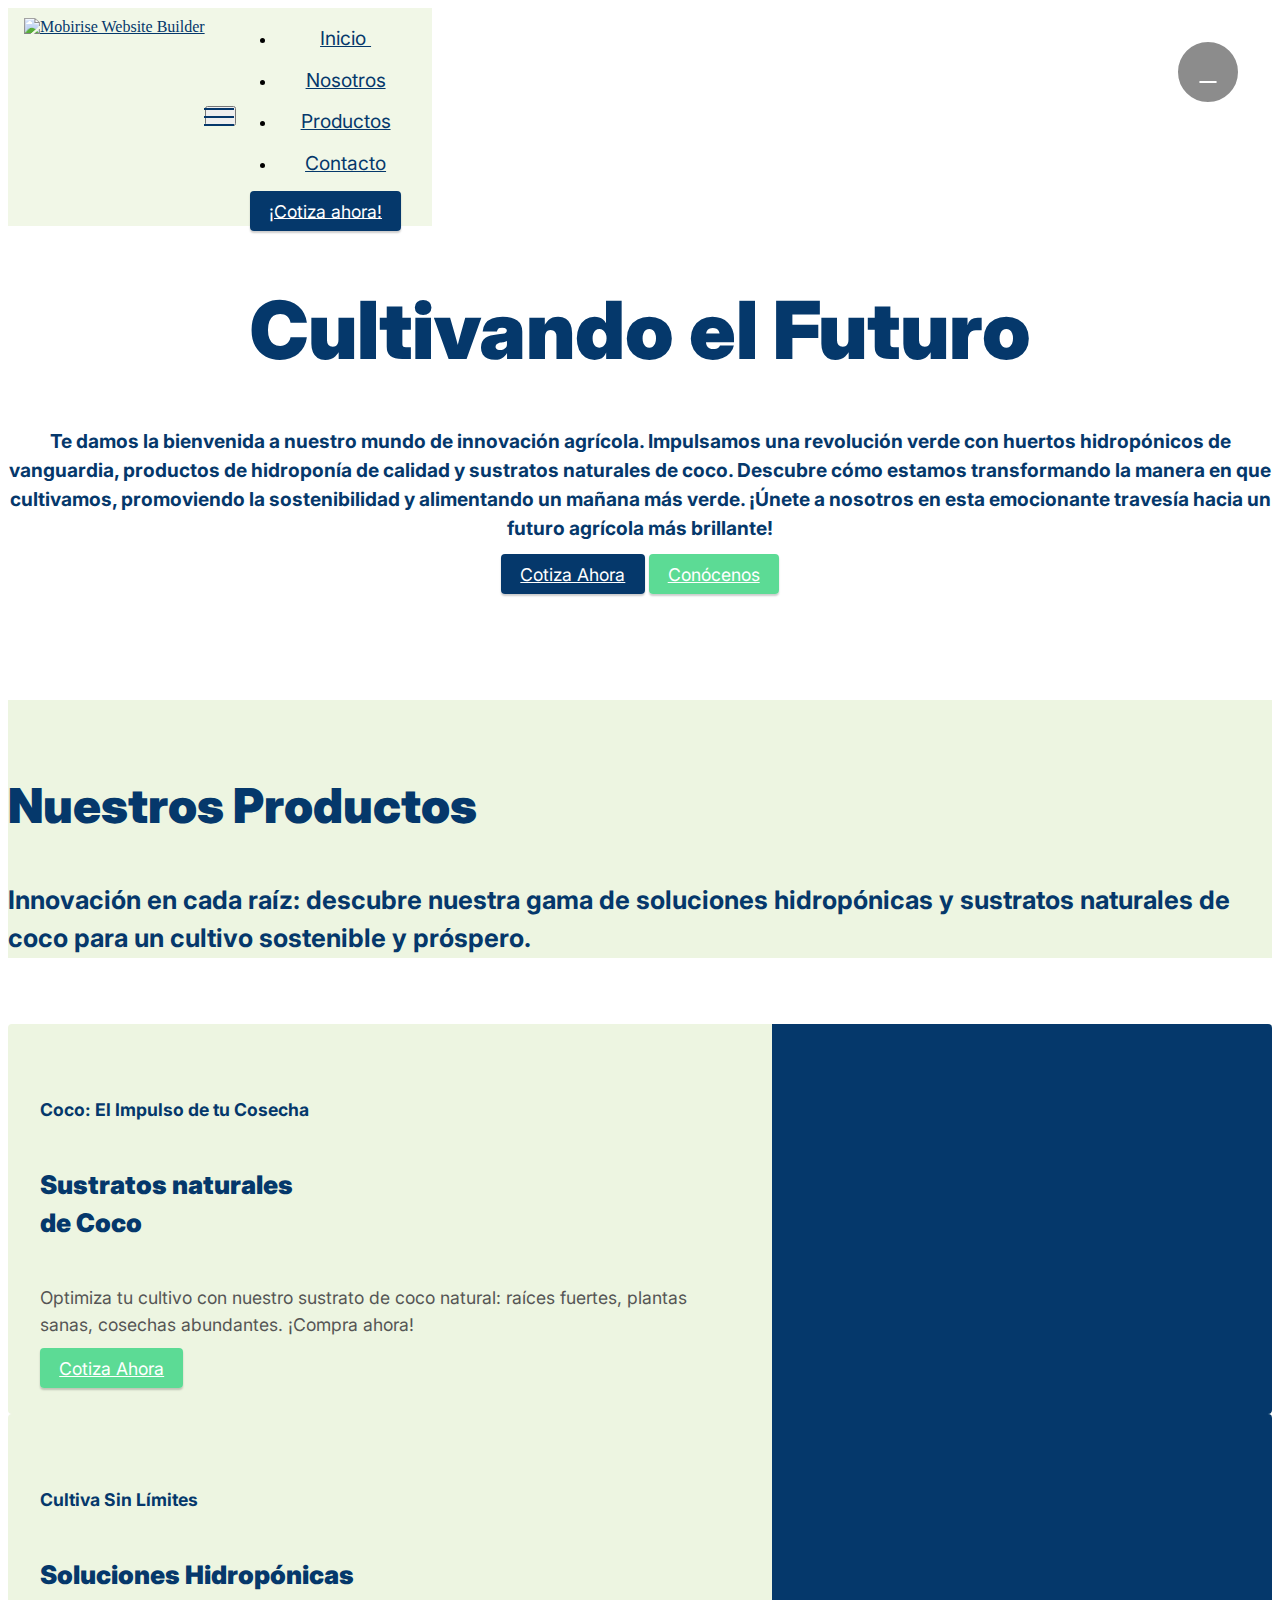
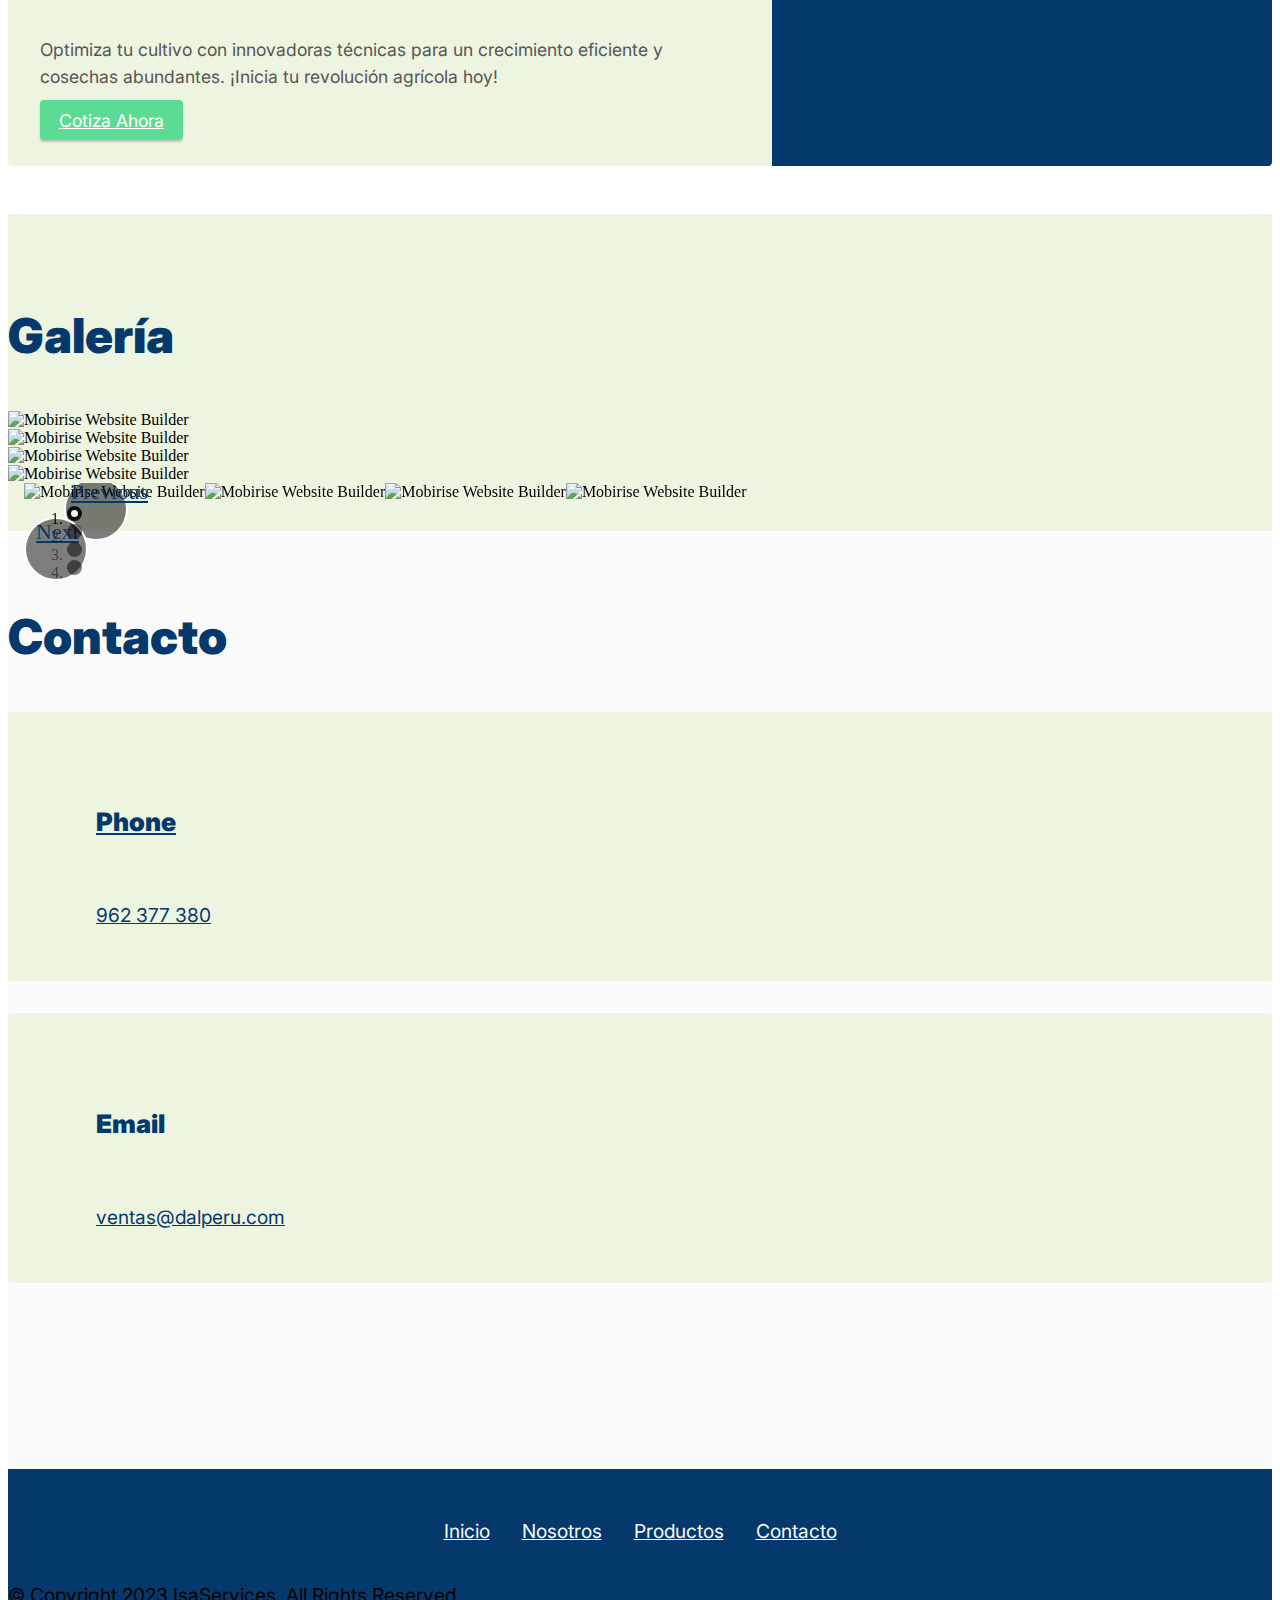
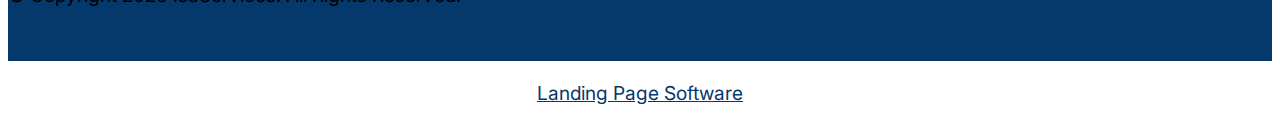
==== index.html @ e05c06c4 "create github pages" ====
<!DOCTYPE html>
<html  >
<head>
  <!-- Site made with Mobirise Website Builder v5.8.4, https://mobirise.com -->
  <meta charset="UTF-8">
  <meta http-equiv="X-UA-Compatible" content="IE=edge">
  <meta name="generator" content="Mobirise v5.8.4, mobirise.com">
  <meta name="viewport" content="width=device-width, initial-scale=1, minimum-scale=1">
  <link rel="shortcut icon" href="assets/images/logo-sin-fondo-mesa-de-trabajo-1-237x237.png" type="image/x-icon">
  <meta name="description" content="">
  
  
  <title>Inicio</title>
  <link rel="stylesheet" href="assets/web/assets/mobirise-icons2/mobirise2.css">
  <link rel="stylesheet" href="assets/bootstrap/css/bootstrap.min.css">
  <link rel="stylesheet" href="assets/bootstrap/css/bootstrap-grid.min.css">
  <link rel="stylesheet" href="assets/bootstrap/css/bootstrap-reboot.min.css">
  <link rel="stylesheet" href="assets/dropdown/css/style.css">
  <link rel="stylesheet" href="assets/socicon/css/styles.css">
  <link rel="stylesheet" href="assets/theme/css/style.css">
  <link rel="preload" href="https://fonts.googleapis.com/css?family=Inter:100,200,300,400,500,600,700,800,900&display=swap" as="style" onload="this.onload=null;this.rel='stylesheet'">
  <noscript><link rel="stylesheet" href="https://fonts.googleapis.com/css?family=Inter:100,200,300,400,500,600,700,800,900&display=swap"></noscript>
  <link rel="preload" as="style" href="assets/mobirise/css/mbr-additional.css"><link rel="stylesheet" href="assets/mobirise/css/mbr-additional.css" type="text/css">

  
  
  
</head>
<body>
  
  <section data-bs-version="5.1" class="menu menu3 cid-sFAA5oUu2Y" once="menu" id="menu3-1">
    
    <nav class="navbar navbar-dropdown navbar-expand-lg">
        <div class="container">
            <div class="navbar-brand">
                <span class="navbar-logo">
                    <a href="index.html">
                        <img src="assets/images/logo-sin-fondo-mesa-de-trabajo-1-237x237.png" alt="Mobirise Website Builder" style="height: 7.7rem;">
                    </a>
                </span>
                
            </div>
            <button class="navbar-toggler" type="button" data-toggle="collapse" data-bs-toggle="collapse" data-target="#navbarSupportedContent" data-bs-target="#navbarSupportedContent" aria-controls="navbarNavAltMarkup" aria-expanded="false" aria-label="Toggle navigation">
                <div class="hamburger">
                    <span></span>
                    <span></span>
                    <span></span>
                    <span></span>
                </div>
            </button>
            <div class="collapse navbar-collapse" id="navbarSupportedContent">
                <ul class="navbar-nav nav-dropdown" data-app-modern-menu="true"><li class="nav-item"><a class="nav-link link text-primary display-7" href="index.html">Inicio&nbsp;</a></li>
                    <li class="nav-item"><a class="nav-link link text-primary display-7" href="about.html">Nosotros</a></li>
                    <li class="nav-item"><a class="nav-link link text-primary display-7" href="shop.html">Productos</a>
                    </li><li class="nav-item"><a class="nav-link link text-primary display-7" href="contact.html">Contacto</a></li></ul>
                <div class="icons-menu">
                    <a class="iconfont-wrapper" href="https://www.facebook.com/dalperu" target="_blank">
                        <span class="p-2 mbr-iconfont socicon-facebook socicon"></span>
                    </a>
                    <a class="iconfont-wrapper" href="https://www.tiktok.com/es/" target="_blank">
                        <span class="p-2 mbr-iconfont socicon-tiktok socicon"></span>
                    </a>
                    <a class="iconfont-wrapper" href="https://www.instagram.com" target="_blank">
                        <span class="p-2 mbr-iconfont socicon-instagram socicon"></span>
                    </a>
                    
                </div>
                <div class="navbar-buttons mbr-section-btn"><a class="btn btn-primary display-4" href="https://wa.me/51962377380">¡Cotiza ahora!</a></div>
            </div>
        </div>
    </nav>
</section>

<section data-bs-version="5.1" class="header1 cid-sFCAOqBTxa" id="header1-i">

    

    <div class="mbr-overlay" style="opacity: 0.6; background-color: rgb(176, 232, 152);"></div>

    <div class="container-fluid">
        <div class="row justify-content-center">
            <div class="col-12 col-lg-8">
                <h1 class="mbr-section-title mbr-fonts-style mb-3 display-1"><strong>Cultivando el Futuro</strong></h1>
                
                <p class="mbr-text mbr-fonts-style display-7"><strong>Te damos la bienvenida a nuestro mundo de innovación agrícola. Impulsamos una revolución verde con huertos hidropónicos de vanguardia, productos de hidroponía de calidad y sustratos naturales de coco. Descubre cómo estamos transformando la manera en que cultivamos, promoviendo la sostenibilidad y alimentando un mañana más verde. ¡Únete a nosotros en esta emocionante travesía hacia un futuro agrícola más brillante!</strong></p>
                <div class="mbr-section-btn mt-3"><a class="btn btn-primary display-4" href="https://wa.me/51962377380">Cotiza Ahora</a> <a class="btn btn-secondary display-4" href="about.html">Conócenos</a></div>
            </div>
        </div>
    </div>
</section>

<section data-bs-version="5.1" class="content4 cid-sFADQxFnEn" id="content4-5">
    
    
    <div class="container">
        <div class="row justify-content-center">
            <div class="title col-md-12 col-lg-10">
                <h3 class="mbr-section-title mbr-fonts-style align-center mb-4 display-2"><strong>Nuestros Productos</strong></h3>
                <h4 class="mbr-section-subtitle align-center mbr-fonts-style mb-4 display-5">Innovación en cada raíz: descubre nuestra gama de soluciones hidropónicas y sustratos naturales de coco para un cultivo sostenible y próspero.</h4>
                
            </div>
        </div>
    </div>
</section>

<section data-bs-version="5.1" class="features5 cid-sFACYYm0AQ" id="features6-3">

    

    
    <div class="container">
        <div class="row justify-content-center">
            <div class="card col-12 col-lg-6">
                <div class="card-wrapper mbr-flex">
                    <div class="card-box align-left">
                        <h6 class="card-subtitle mbr-fonts-style align-left mb-2 display-4">Coco: El Impulso de tu Cosecha</h6>
                        <h5 class="card-title mbr-fonts-style align-left mb-3 display-5"><strong>Sustratos naturales</strong><br><strong> de Coco</strong></h5>
                        <p class="mbr-text mbr-fonts-style mb-3 display-4">
                            Optimiza tu cultivo con nuestro sustrato de coco natural: raíces fuertes, plantas sanas, cosechas abundantes. ¡Compra ahora!</p>
                        <div class="mbr-section-btn"><a href="https://wa.me/51962377380" class="btn btn-secondary display-4">Cotiza Ahora</a></div>
                    </div>
                    <div class="img-wrapper img1 align-center">
                        <span class="mbr-iconfont mobi-mbri-sun2 mobi-mbri"></span>
                    </div>
                </div>
            </div>

            <div class="card col-12 col-lg-6">
                <div class="card-wrapper mbr-flex">
                    <div class="card-box align-left">
                        <h6 class="card-subtitle mbr-fonts-style align-left mb-2 display-4">Cultiva Sin Límites</h6>
                        <h5 class="card-title mbr-fonts-style align-left mb-3 display-5"><strong>Soluciones Hidropónicas</strong></h5>
                        <p class="mbr-text mbr-fonts-style mb-3 display-4">
                            Optimiza tu cultivo con innovadoras técnicas para un crecimiento eficiente y cosechas abundantes. ¡Inicia tu revolución agrícola hoy!</p>
                        <div class="mbr-section-btn"><a href="https://wa.me/51962377380" class="btn btn-secondary display-4">Cotiza Ahora</a></div>
                    </div>
                    <div class="img-wrapper img2 align-center">
                        <span class="mbr-iconfont mobi-mbri-globe mobi-mbri"></span>
                    </div>
                </div>
            </div>
        </div>
    </div>
</section>

<section data-bs-version="5.1" class="gallery6 mbr-gallery cid-sFAQAQGsOD" id="gallery6-f">
    

    

    <div class="container-fluid">
        <div class="mbr-section-head">
            <h3 class="mbr-section-title mbr-fonts-style align-center m-0 display-2"><strong>Galería</strong></h3>
            
        </div>
        <div class="row mbr-gallery mt-4">
            <div class="col-12 col-md-6 col-lg-3 item gallery-image active">
                <div class="item-wrapper" data-toggle="modal" data-bs-toggle="modal" data-target="#tRd1WSmYyj-modal" data-bs-target="#tRd1WSmYyj-modal">
                    <img class="w-100" src="assets/images/dscf0221-886x499.jpg" alt="Mobirise Website Builder" data-slide-to="0" data-bs-slide-to="0" data-target="#lb-tRd1WSmYyj" data-bs-target="#lb-tRd1WSmYyj">
                    <div class="icon-wrapper">
                        <span class="mobi-mbri mobi-mbri-search mbr-iconfont mbr-iconfont-btn"></span>
                    </div>
                </div>
                
            </div>
            
            <div class="col-12 col-md-6 col-lg-3 item gallery-image">
                <div class="item-wrapper" data-toggle="modal" data-bs-toggle="modal" data-target="#tRd1WSmYyj-modal" data-bs-target="#tRd1WSmYyj-modal">
                    <img class="w-100" src="assets/images/img-1172-886x591.jpeg" alt="Mobirise Website Builder" data-slide-to="1" data-bs-slide-to="1" data-target="#lb-tRd1WSmYyj" data-bs-target="#lb-tRd1WSmYyj">
                    <div class="icon-wrapper">
                        <span class="mobi-mbri mobi-mbri-search mbr-iconfont mbr-iconfont-btn"></span>
                    </div>
                </div>
                
            </div><div class="col-12 col-md-6 col-lg-3 item gallery-image">
                <div class="item-wrapper" data-toggle="modal" data-bs-toggle="modal" data-target="#tRd1WSmYyj-modal" data-bs-target="#tRd1WSmYyj-modal">
                    <img class="w-100" src="assets/images/dscf0159-886x499.jpg" alt="Mobirise Website Builder" data-slide-to="2" data-bs-slide-to="2" data-target="#lb-tRd1WSmYyj" data-bs-target="#lb-tRd1WSmYyj">
                    <div class="icon-wrapper">
                        <span class="mobi-mbri mobi-mbri-search mbr-iconfont mbr-iconfont-btn"></span>
                    </div>
                </div>
                
            </div>
            <div class="col-12 col-md-6 col-lg-3 item gallery-image">
                <div class="item-wrapper" data-toggle="modal" data-bs-toggle="modal" data-target="#tRd1WSmYyj-modal" data-bs-target="#tRd1WSmYyj-modal">
                    <img class="w-100" src="assets/images/img-1732-886x591.jpeg" alt="Mobirise Website Builder" data-slide-to="3" data-bs-slide-to="3" data-target="#lb-tRd1WSmYyj" data-bs-target="#lb-tRd1WSmYyj">
                    <div class="icon-wrapper">
                        <span class="mobi-mbri mobi-mbri-search mbr-iconfont mbr-iconfont-btn"></span>
                    </div>
                </div>
                
            </div>
        </div>

        <div class="modal mbr-slider" tabindex="-1" role="dialog" aria-hidden="true" id="tRd1WSmYyj-modal">
            <div class="modal-dialog" role="document">
                <div class="modal-content">
                    <div class="modal-body">
                        <div class="carousel slide" id="lb-tRd1WSmYyj" data-interval="5000" data-bs-interval="5000">
                            <div class="carousel-inner">
                                <div class="carousel-item active">
                                    <img class="d-block w-100" src="assets/images/dscf0221-886x499.jpg" alt="Mobirise Website Builder">
                                </div>
                                
                                <div class="carousel-item">
                                    <img class="d-block w-100" src="assets/images/img-1172-886x591.jpeg" alt="Mobirise Website Builder">
                                </div><div class="carousel-item">
                                    <img class="d-block w-100" src="assets/images/dscf0159-886x499.jpg" alt="Mobirise Website Builder">
                                </div>
                                <div class="carousel-item">
                                    <img class="d-block w-100" src="assets/images/img-1732-886x591.jpeg" alt="Mobirise Website Builder">
                                </div>
                            </div>
                            <ol class="carousel-indicators">
                                <li data-slide-to="0" data-bs-slide-to="0" class="active" data-target="#lb-tRd1WSmYyj" data-bs-target="#lb-tRd1WSmYyj"></li>
                                <li data-slide-to="1" data-bs-slide-to="1" data-target="#lb-tRd1WSmYyj" data-bs-target="#lb-tRd1WSmYyj"></li>
                                <li data-slide-to="2" data-bs-slide-to="2" data-target="#lb-tRd1WSmYyj" data-bs-target="#lb-tRd1WSmYyj"></li>
                                <li data-slide-to="3" data-bs-slide-to="3" data-target="#lb-tRd1WSmYyj" data-bs-target="#lb-tRd1WSmYyj"></li>
                            </ol>
                            <a role="button" href="" class="close" data-dismiss="modal" data-bs-dismiss="modal" aria-label="Close">
                            </a>
                            <a class="carousel-control-prev carousel-control" role="button" data-slide="prev" data-bs-slide="prev" href="#lb-tRd1WSmYyj">
                                <span class="mobi-mbri mobi-mbri-arrow-prev" aria-hidden="true"></span>
                                <span class="sr-only visually-hidden">Previous</span>
                            </a>
                            <a class="carousel-control-next carousel-control" role="button" data-slide="next" data-bs-slide="next" href="#lb-tRd1WSmYyj">
                                <span class="mobi-mbri mobi-mbri-arrow-next" aria-hidden="true"></span>
                                <span class="sr-only visually-hidden">Next</span>
                            </a>
                        </div>
                    </div>
                </div>
            </div>
        </div>
    </div>
</section>

<section data-bs-version="5.1" class="contacts3 map1 cid-sFAOgbarYq" id="contacts3-c">

    
    
    <div class="container">
        <div class="mbr-section-head">
            <h3 class="mbr-section-title mbr-fonts-style align-center mb-0 display-2">
                <strong>Contacto</strong></h3>
            
        </div>
        <div class="row justify-content-center mt-4">
            <div class="card col-12 col-md-6">
                <div class="card-wrapper">
                    <div class="image-wrapper">
                        <a href="https://wa.me/51962377380"><span class="mbr-iconfont mobi-mbri-phone mobi-mbri" style="color: rgb(5, 56, 107); fill: rgb(5, 56, 107);"></span></a>
                    </div>
                    <div class="text-wrapper">
                        <h6 class="card-title mbr-fonts-style mb-1 display-5">
                            <strong><a href="https://wa.me/51962377380" class="text-primary">Phone</a></strong>
                        </h6>
                        <p class="mbr-text mbr-fonts-style display-7">
                            <a href="https://wa.me/51962377380" class="text-primary">962 377 380</a></p>
                    </div>
                </div>
                <div class="card-wrapper">
                    <div class="image-wrapper">
                        <span class="mbr-iconfont mobi-mbri-letter mobi-mbri" style="color: rgb(5, 56, 107); fill: rgb(5, 56, 107);"></span>
                    </div>
                    <div class="text-wrapper">
                        <h6 class="card-title mbr-fonts-style mb-1 display-5">
                            <strong>Email</strong>
                        </h6>
                        <p class="mbr-text mbr-fonts-style display-7"><a href="mailto:ventas@dalperu.com" class="text-primary">ventas@dalperu.com</a>
                        </p>
                    </div>
                </div>
            </div>
            <div class="map-wrapper col-12 col-md-6">
                <div class="google-map"><iframe frameborder="0" style="border:0" src="https://www.google.com/maps/embed/v1/place?key=AIzaSyB7QWkvlxV39ZsyKvhZRjPGVqlJFvxxNkw&amp;q=-12.155229, -76.974332" allowfullscreen=""></iframe></div>
            </div>
        </div>
    </div>
</section>

<section data-bs-version="5.1" class="footer3 cid-tR7KVtXRY5" once="footers" id="footer3-e">

    

    

    <div class="container">
        <div class="media-container-row align-center mbr-white">
            <div class="row row-links">
                <ul class="foot-menu">
                    
                    
                    
                    
                    
                <li class="foot-menu-item mbr-fonts-style display-7"><a href="index.html" class="text-white">Inicio</a></li><li class="foot-menu-item mbr-fonts-style display-7"><a href="about.html" class="text-white">Nosotros</a></li><li class="foot-menu-item mbr-fonts-style display-7"><a href="shop.html" class="text-white">Productos</a></li><li class="foot-menu-item mbr-fonts-style display-7"><a href="contact.html" class="text-white">Contacto</a></li></ul>
            </div>
            <div class="row social-row">
                <div class="social-list align-right pb-2">
                    
                    
                    
                    
                    
                    
                <div class="soc-item">
                        <a href="https://www.facebook.com" target="_blank">
                            <span class="mbr-iconfont mbr-iconfont-social socicon-facebook socicon"></span>
                        </a>
                    </div><div class="soc-item">
                        <a href="https://www.tiktok.com" target="_blank">
                            <span class="mbr-iconfont mbr-iconfont-social socicon-tiktok socicon"></span>
                        </a>
                    </div><div class="soc-item">
                        <a href="https://www.instagram.com" target="_blank">
                            <span class="mbr-iconfont mbr-iconfont-social socicon-instagram socicon"></span>
                        </a>
                    </div></div>
            </div>
            <div class="row row-copirayt">
                <p class="mbr-text mb-0 mbr-fonts-style mbr-white align-center display-7">© Copyright 2023 IsaServices. All Rights Reserved.</p>
            </div>
        </div>
    </div>
</section><section class="display-7" style="padding: 0;align-items: center;justify-content: center;flex-wrap: wrap;    align-content: center;display: flex;position: relative;height: 4rem;"><a href="https://mobiri.se/2886956" style="flex: 1 1;height: 4rem;position: absolute;width: 100%;z-index: 1;"><img alt="" style="height: 4rem;" src="[data-uri]"></a><p style="margin: 0;text-align: center;" class="display-7">&#8204;</p><a style="z-index:1" href="https://mobirise.com/builder/landing-page-software.html">Landing Page Software</a></section><script src="assets/bootstrap/js/bootstrap.bundle.min.js"></script>  <script src="assets/smoothscroll/smooth-scroll.js"></script>  <script src="assets/ytplayer/index.js"></script>  <script src="assets/dropdown/js/navbar-dropdown.js"></script>  <script src="assets/theme/js/script.js"></script>  
  
  
</body>
</html>
---- assets/mobirise/css/mbr-additional.css ----
.btn {
  border-width: 2px;
}
body {
  font-family: Jost;
}
.display-1 {
  font-family: 'Inter', sans-serif;
  font-size: 5rem;
  line-height: 1.1;
}
.display-1 > .mbr-iconfont {
  font-size: 6.25rem;
}
.display-2 {
  font-family: 'Inter', sans-serif;
  font-size: 3rem;
  line-height: 1.1;
}
.display-2 > .mbr-iconfont {
  font-size: 3.75rem;
}
.display-4 {
  font-family: 'Inter', sans-serif;
  font-size: 1.1rem;
  line-height: 1.5;
}
.display-4 > .mbr-iconfont {
  font-size: 1.375rem;
}
.display-5 {
  font-family: 'Inter', sans-serif;
  font-size: 1.6rem;
  line-height: 1.5;
}
.display-5 > .mbr-iconfont {
  font-size: 2rem;
}
.display-7 {
  font-family: 'Inter', sans-serif;
  font-size: 1.2rem;
  line-height: 1.5;
}
.display-7 > .mbr-iconfont {
  font-size: 1.5rem;
}
/* ---- Fluid typography for mobile devices ---- */
/* 1.4 - font scale ratio ( bootstrap == 1.42857 ) */
/* 100vw - current viewport width */
/* (48 - 20)  48 == 48rem == 768px, 20 == 20rem == 320px(minimal supported viewport) */
/* 0.65 - min scale variable, may vary */
@media (max-width: 992px) {
  .display-1 {
    font-size: 4rem;
  }
}
@media (max-width: 768px) {
  .display-1 {
    font-size: 3.5rem;
    font-size: calc( 2.4rem + (5 - 2.4) * ((100vw - 20rem) / (48 - 20)));
    line-height: calc( 1.1 * (2.4rem + (5 - 2.4) * ((100vw - 20rem) / (48 - 20))));
  }
  .display-2 {
    font-size: 2.4rem;
    font-size: calc( 1.7rem + (3 - 1.7) * ((100vw - 20rem) / (48 - 20)));
    line-height: calc( 1.3 * (1.7rem + (3 - 1.7) * ((100vw - 20rem) / (48 - 20))));
  }
  .display-4 {
    font-size: 0.88rem;
    font-size: calc( 1.0350000000000001rem + (1.1 - 1.0350000000000001) * ((100vw - 20rem) / (48 - 20)));
    line-height: calc( 1.4 * (1.0350000000000001rem + (1.1 - 1.0350000000000001) * ((100vw - 20rem) / (48 - 20))));
  }
  .display-5 {
    font-size: 1.28rem;
    font-size: calc( 1.21rem + (1.6 - 1.21) * ((100vw - 20rem) / (48 - 20)));
    line-height: calc( 1.4 * (1.21rem + (1.6 - 1.21) * ((100vw - 20rem) / (48 - 20))));
  }
  .display-7 {
    font-size: 0.96rem;
    font-size: calc( 1.07rem + (1.2 - 1.07) * ((100vw - 20rem) / (48 - 20)));
    line-height: calc( 1.4 * (1.07rem + (1.2 - 1.07) * ((100vw - 20rem) / (48 - 20))));
  }
}
/* Buttons */
.btn {
  padding: 0.6rem 1.2rem;
  border-radius: 4px;
}
.btn-sm {
  padding: 0.6rem 1.2rem;
  border-radius: 4px;
}
.btn-md {
  padding: 0.6rem 1.2rem;
  border-radius: 4px;
}
.btn-lg {
  padding: 1rem 2.6rem;
  border-radius: 4px;
}
.bg-primary {
  background-color: #05386b !important;
}
.bg-success {
  background-color: #40b0bf !important;
}
.bg-info {
  background-color: #47b5ed !important;
}
.bg-warning {
  background-color: #ffe161 !important;
}
.bg-danger {
  background-color: #ff9966 !important;
}
.btn-primary,
.btn-primary:active {
  background-color: #05386b !important;
  border-color: #05386b !important;
  color: #ffffff !important;
  box-shadow: 0 2px 2px 0 rgba(0, 0, 0, 0.2);
}
.btn-primary:hover,
.btn-primary:focus,
.btn-primary.focus,
.btn-primary.active {
  color: #ffffff !important;
  background-color: #010d18 !important;
  border-color: #010d18 !important;
  box-shadow: 0 2px 5px 0 rgba(0, 0, 0, 0.2);
}
.btn-primary.disabled,
.btn-primary:disabled {
  color: #ffffff !important;
  background-color: #010d18 !important;
  border-color: #010d18 !important;
}
.btn-secondary,
.btn-secondary:active {
  background-color: #5cdb95 !important;
  border-color: #5cdb95 !important;
  color: #ffffff !important;
  box-shadow: 0 2px 2px 0 rgba(0, 0, 0, 0.2);
}
.btn-secondary:hover,
.btn-secondary:focus,
.btn-secondary.focus,
.btn-secondary.active {
  color: #ffffff !important;
  background-color: #29b869 !important;
  border-color: #29b869 !important;
  box-shadow: 0 2px 5px 0 rgba(0, 0, 0, 0.2);
}
.btn-secondary.disabled,
.btn-secondary:disabled {
  color: #ffffff !important;
  background-color: #29b869 !important;
  border-color: #29b869 !important;
}
.btn-info,
.btn-info:active {
  background-color: #47b5ed !important;
  border-color: #47b5ed !important;
  color: #ffffff !important;
  box-shadow: 0 2px 2px 0 rgba(0, 0, 0, 0.2);
}
.btn-info:hover,
.btn-info:focus,
.btn-info.focus,
.btn-info.active {
  color: #ffffff !important;
  background-color: #148cca !important;
  border-color: #148cca !important;
  box-shadow: 0 2px 5px 0 rgba(0, 0, 0, 0.2);
}
.btn-info.disabled,
.btn-info:disabled {
  color: #ffffff !important;
  background-color: #148cca !important;
  border-color: #148cca !important;
}
.btn-success,
.btn-success:active {
  background-color: #40b0bf !important;
  border-color: #40b0bf !important;
  color: #ffffff !important;
  box-shadow: 0 2px 2px 0 rgba(0, 0, 0, 0.2);
}
.btn-success:hover,
.btn-success:focus,
.btn-success.focus,
.btn-success.active {
  color: #ffffff !important;
  background-color: #2a747e !important;
  border-color: #2a747e !important;
  box-shadow: 0 2px 5px 0 rgba(0, 0, 0, 0.2);
}
.btn-success.disabled,
.btn-success:disabled {
  color: #ffffff !important;
  background-color: #2a747e !important;
  border-color: #2a747e !important;
}
.btn-warning,
.btn-warning:active {
  background-color: #ffe161 !important;
  border-color: #ffe161 !important;
  color: #614f00 !important;
  box-shadow: 0 2px 2px 0 rgba(0, 0, 0, 0.2);
}
.btn-warning:hover,
.btn-warning:focus,
.btn-warning.focus,
.btn-warning.active {
  color: #0a0800 !important;
  background-color: #ffd10a !important;
  border-color: #ffd10a !important;
  box-shadow: 0 2px 5px 0 rgba(0, 0, 0, 0.2);
}
.btn-warning.disabled,
.btn-warning:disabled {
  color: #614f00 !important;
  background-color: #ffd10a !important;
  border-color: #ffd10a !important;
}
.btn-danger,
.btn-danger:active {
  background-color: #ff9966 !important;
  border-color: #ff9966 !important;
  color: #ffffff !important;
  box-shadow: 0 2px 2px 0 rgba(0, 0, 0, 0.2);
}
.btn-danger:hover,
.btn-danger:focus,
.btn-danger.focus,
.btn-danger.active {
  color: #ffffff !important;
  background-color: #ff5f0f !important;
  border-color: #ff5f0f !important;
  box-shadow: 0 2px 5px 0 rgba(0, 0, 0, 0.2);
}
.btn-danger.disabled,
.btn-danger:disabled {
  color: #ffffff !important;
  background-color: #ff5f0f !important;
  border-color: #ff5f0f !important;
}
.btn-white,
.btn-white:active {
  background-color: #fafafa !important;
  border-color: #fafafa !important;
  color: #7a7a7a !important;
  box-shadow: 0 2px 2px 0 rgba(0, 0, 0, 0.2);
}
.btn-white:hover,
.btn-white:focus,
.btn-white.focus,
.btn-white.active {
  color: #4f4f4f !important;
  background-color: #cfcfcf !important;
  border-color: #cfcfcf !important;
  box-shadow: 0 2px 5px 0 rgba(0, 0, 0, 0.2);
}
.btn-white.disabled,
.btn-white:disabled {
  color: #7a7a7a !important;
  background-color: #cfcfcf !important;
  border-color: #cfcfcf !important;
}
.btn-black,
.btn-black:active {
  background-color: #232323 !important;
  border-color: #232323 !important;
  color: #ffffff !important;
  box-shadow: 0 2px 2px 0 rgba(0, 0, 0, 0.2);
}
.btn-black:hover,
.btn-black:focus,
.btn-black.focus,
.btn-black.active {
  color: #ffffff !important;
  background-color: #000000 !important;
  border-color: #000000 !important;
  box-shadow: 0 2px 5px 0 rgba(0, 0, 0, 0.2);
}
.btn-black.disabled,
.btn-black:disabled {
  color: #ffffff !important;
  background-color: #000000 !important;
  border-color: #000000 !important;
}
.btn-primary-outline,
.btn-primary-outline:active {
  background-color: transparent !important;
  border-color: #05386b;
  color: #05386b;
}
.btn-primary-outline:hover,
.btn-primary-outline:focus,
.btn-primary-outline.focus,
.btn-primary-outline.active {
  color: #010d18 !important;
  background-color: transparent!important;
  border-color: #010d18 !important;
  box-shadow: none!important;
}
.btn-primary-outline.disabled,
.btn-primary-outline:disabled {
  color: #ffffff !important;
  background-color: #05386b !important;
  border-color: #05386b !important;
}
.btn-secondary-outline,
.btn-secondary-outline:active {
  background-color: transparent !important;
  border-color: #5cdb95;
  color: #5cdb95;
}
.btn-secondary-outline:hover,
.btn-secondary-outline:focus,
.btn-secondary-outline.focus,
.btn-secondary-outline.active {
  color: #29b869 !important;
  background-color: transparent!important;
  border-color: #29b869 !important;
  box-shadow: none!important;
}
.btn-secondary-outline.disabled,
.btn-secondary-outline:disabled {
  color: #ffffff !important;
  background-color: #5cdb95 !important;
  border-color: #5cdb95 !important;
}
.btn-info-outline,
.btn-info-outline:active {
  background-color: transparent !important;
  border-color: #47b5ed;
  color: #47b5ed;
}
.btn-info-outline:hover,
.btn-info-outline:focus,
.btn-info-outline.focus,
.btn-info-outline.active {
  color: #148cca !important;
  background-color: transparent!important;
  border-color: #148cca !important;
  box-shadow: none!important;
}
.btn-info-outline.disabled,
.btn-info-outline:disabled {
  color: #ffffff !important;
  background-color: #47b5ed !important;
  border-color: #47b5ed !important;
}
.btn-success-outline,
.btn-success-outline:active {
  background-color: transparent !important;
  border-color: #40b0bf;
  color: #40b0bf;
}
.btn-success-outline:hover,
.btn-success-outline:focus,
.btn-success-outline.focus,
.btn-success-outline.active {
  color: #2a747e !important;
  background-color: transparent!important;
  border-color: #2a747e !important;
  box-shadow: none!important;
}
.btn-success-outline.disabled,
.btn-success-outline:disabled {
  color: #ffffff !important;
  background-color: #40b0bf !important;
  border-color: #40b0bf !important;
}
.btn-warning-outline,
.btn-warning-outline:active {
  background-color: transparent !important;
  border-color: #ffe161;
  color: #ffe161;
}
.btn-warning-outline:hover,
.btn-warning-outline:focus,
.btn-warning-outline.focus,
.btn-warning-outline.active {
  color: #ffd10a !important;
  background-color: transparent!important;
  border-color: #ffd10a !important;
  box-shadow: none!important;
}
.btn-warning-outline.disabled,
.btn-warning-outline:disabled {
  color: #614f00 !important;
  background-color: #ffe161 !important;
  border-color: #ffe161 !important;
}
.btn-danger-outline,
.btn-danger-outline:active {
  background-color: transparent !important;
  border-color: #ff9966;
  color: #ff9966;
}
.btn-danger-outline:hover,
.btn-danger-outline:focus,
.btn-danger-outline.focus,
.btn-danger-outline.active {
  color: #ff5f0f !important;
  background-color: transparent!important;
  border-color: #ff5f0f !important;
  box-shadow: none!important;
}
.btn-danger-outline.disabled,
.btn-danger-outline:disabled {
  color: #ffffff !important;
  background-color: #ff9966 !important;
  border-color: #ff9966 !important;
}
.btn-black-outline,
.btn-black-outline:active {
  background-color: transparent !important;
  border-color: #232323;
  color: #232323;
}
.btn-black-outline:hover,
.btn-black-outline:focus,
.btn-black-outline.focus,
.btn-black-outline.active {
  color: #000000 !important;
  background-color: transparent!important;
  border-color: #000000 !important;
  box-shadow: none!important;
}
.btn-black-outline.disabled,
.btn-black-outline:disabled {
  color: #ffffff !important;
  background-color: #232323 !important;
  border-color: #232323 !important;
}
.btn-white-outline,
.btn-white-outline:active {
  background-color: transparent !important;
  border-color: #fafafa;
  color: #fafafa;
}
.btn-white-outline:hover,
.btn-white-outline:focus,
.btn-white-outline.focus,
.btn-white-outline.active {
  color: #cfcfcf !important;
  background-color: transparent!important;
  border-color: #cfcfcf !important;
  box-shadow: none!important;
}
.btn-white-outline.disabled,
.btn-white-outline:disabled {
  color: #7a7a7a !important;
  background-color: #fafafa !important;
  border-color: #fafafa !important;
}
.text-primary {
  color: #05386b !important;
}
.text-secondary {
  color: #5cdb95 !important;
}
.text-success {
  color: #40b0bf !important;
}
.text-info {
  color: #47b5ed !important;
}
.text-warning {
  color: #ffe161 !important;
}
.text-danger {
  color: #ff9966 !important;
}
.text-white {
  color: #fafafa !important;
}
.text-black {
  color: #232323 !important;
}
a.text-primary:hover,
a.text-primary:focus,
a.text-primary.active {
  color: #00050a !important;
}
a.text-secondary:hover,
a.text-secondary:focus,
a.text-secondary.active {
  color: #26ab62 !important;
}
a.text-success:hover,
a.text-success:focus,
a.text-success.active {
  color: #266a73 !important;
}
a.text-info:hover,
a.text-info:focus,
a.text-info.active {
  color: #1283bc !important;
}
a.text-warning:hover,
a.text-warning:focus,
a.text-warning.active {
  color: #facb00 !important;
}
a.text-danger:hover,
a.text-danger:focus,
a.text-danger.active {
  color: #ff5500 !important;
}
a.text-white:hover,
a.text-white:focus,
a.text-white.active {
  color: #c7c7c7 !important;
}
a.text-black:hover,
a.text-black:focus,
a.text-black.active {
  color: #000000 !important;
}
a[class*="text-"]:not(.nav-link):not(.dropdown-item):not([role]):not(.navbar-caption) {
  position: relative;
  background-image: transparent;
  background-size: 10000px 2px;
  background-repeat: no-repeat;
  background-position: 0px 1.2em;
  background-position: -10000px 1.2em;
}
a[class*="text-"]:not(.nav-link):not(.dropdown-item):not([role]):not(.navbar-caption):hover {
  transition: background-position 2s ease-in-out;
  background-image: linear-gradient(currentColor 50%, currentColor 50%);
  background-position: 0px 1.2em;
}
.nav-tabs .nav-link.active {
  color: #05386b;
}
.nav-tabs .nav-link:not(.active) {
  color: #232323;
}
.alert-success {
  background-color: #70c770;
}
.alert-info {
  background-color: #47b5ed;
}
.alert-warning {
  background-color: #ffe161;
}
.alert-danger {
  background-color: #ff9966;
}
.mbr-gallery-filter li.active .btn {
  background-color: #05386b;
  border-color: #05386b;
  color: #ffffff;
}
.mbr-gallery-filter li.active .btn:focus {
  box-shadow: none;
}
a,
a:hover {
  color: #05386b;
}
.mbr-plan-header.bg-primary .mbr-plan-subtitle,
.mbr-plan-header.bg-primary .mbr-plan-price-desc {
  color: #0b78e5;
}
.mbr-plan-header.bg-success .mbr-plan-subtitle,
.mbr-plan-header.bg-success .mbr-plan-price-desc {
  color: #a0d8df;
}
.mbr-plan-header.bg-info .mbr-plan-subtitle,
.mbr-plan-header.bg-info .mbr-plan-price-desc {
  color: #ffffff;
}
.mbr-plan-header.bg-warning .mbr-plan-subtitle,
.mbr-plan-header.bg-warning .mbr-plan-price-desc {
  color: #ffffff;
}
.mbr-plan-header.bg-danger .mbr-plan-subtitle,
.mbr-plan-header.bg-danger .mbr-plan-price-desc {
  color: #ffffff;
}
/* Scroll to top button*/
.scrollToTop_wraper {
  display: none;
}
.form-control {
  font-family: 'Inter', sans-serif;
  font-size: 1.1rem;
  line-height: 1.5;
  font-weight: 400;
}
.form-control > .mbr-iconfont {
  font-size: 1.375rem;
}
.form-control:hover,
.form-control:focus {
  box-shadow: rgba(0, 0, 0, 0.07) 0px 1px 1px 0px, rgba(0, 0, 0, 0.07) 0px 1px 3px 0px, rgba(0, 0, 0, 0.03) 0px 0px 0px 1px;
  border-color: #05386b !important;
}
.form-control:-webkit-input-placeholder {
  font-family: 'Inter', sans-serif;
  font-size: 1.1rem;
  line-height: 1.5;
  font-weight: 400;
}
.form-control:-webkit-input-placeholder > .mbr-iconfont {
  font-size: 1.375rem;
}
blockquote {
  border-color: #05386b;
}
/* Forms */
.jq-selectbox li:hover,
.jq-selectbox li.selected {
  background-color: #05386b;
  color: #ffffff;
}
.jq-number__spin {
  transition: 0.25s ease;
}
.jq-number__spin:hover {
  border-color: #05386b;
}
.jq-selectbox .jq-selectbox__trigger-arrow,
.jq-number__spin.minus:after,
.jq-number__spin.plus:after {
  transition: 0.4s;
  border-top-color: #353535;
  border-bottom-color: #353535;
}
.jq-selectbox:hover .jq-selectbox__trigger-arrow,
.jq-number__spin.minus:hover:after,
.jq-number__spin.plus:hover:after {
  border-top-color: #05386b;
  border-bottom-color: #05386b;
}
.xdsoft_datetimepicker .xdsoft_calendar td.xdsoft_default,
.xdsoft_datetimepicker .xdsoft_calendar td.xdsoft_current,
.xdsoft_datetimepicker .xdsoft_timepicker .xdsoft_time_box > div > div.xdsoft_current {
  color: #ffffff !important;
  background-color: #05386b !important;
  box-shadow: none !important;
}
.xdsoft_datetimepicker .xdsoft_calendar td:hover,
.xdsoft_datetimepicker .xdsoft_timepicker .xdsoft_time_box > div > div:hover {
  color: #000000 !important;
  background: #5cdb95 !important;
  box-shadow: none !important;
}
.lazy-bg {
  background-image: none !important;
}
.lazy-placeholder:not(section),
.lazy-none {
  display: block;
  position: relative;
  padding-bottom: 56.25%;
  width: 100%;
  height: auto;
}
iframe.lazy-placeholder,
.lazy-placeholder:after {
  content: '';
  position: absolute;
  width: 200px;
  height: 200px;
  background: transparent no-repeat center;
  background-size: contain;
  top: 50%;
  left: 50%;
  transform: translateX(-50%) translateY(-50%);
  background-image: url("data:image/svg+xml;charset=UTF-8,%3csvg width='32' height='32' viewBox='0 0 64 64' xmlns='http://www.w3.org/2000/svg' stroke='%2305386b' %3e%3cg fill='none' fill-rule='evenodd'%3e%3cg transform='translate(16 16)' stroke-width='2'%3e%3ccircle stroke-opacity='.5' cx='16' cy='16' r='16'/%3e%3cpath d='M32 16c0-9.94-8.06-16-16-16'%3e%3canimateTransform attributeName='transform' type='rotate' from='0 16 16' to='360 16 16' dur='1s' repeatCount='indefinite'/%3e%3c/path%3e%3c/g%3e%3c/g%3e%3c/svg%3e");
}
section.lazy-placeholder:after {
  opacity: 0.5;
}
body {
  overflow-x: hidden;
}
a {
  transition: color 0.6s;
}
.cid-sFAA5oUu2Y .navbar-dropdown {
  position: relative !important;
}
.cid-sFAA5oUu2Y .navbar-dropdown {
  position: absolute !important;
}
.cid-sFAA5oUu2Y .dropdown-item:before {
  font-family: Moririse2 !important;
  content: "\e966";
  display: inline-block;
  width: 0;
  position: absolute;
  left: 1rem;
  top: 0.5rem;
  margin-right: 0.5rem;
  line-height: 1;
  font-size: inherit;
  vertical-align: middle;
  text-align: center;
  overflow: hidden;
  transform: scale(0, 1);
  transition: all 0.25s ease-in-out;
}
.cid-sFAA5oUu2Y .dropdown-menu {
  padding: 0;
  border-radius: 4px;
  box-shadow: 0 1px 3px 0 rgba(0, 0, 0, 0.1);
}
.cid-sFAA5oUu2Y .dropdown-item {
  border-bottom: 1px solid #e6e6e6;
}
.cid-sFAA5oUu2Y .dropdown-item:hover,
.cid-sFAA5oUu2Y .dropdown-item:focus {
  background: #05386b !important;
  color: white !important;
}
.cid-sFAA5oUu2Y .dropdown-item:first-child {
  border-top-left-radius: 4px;
  border-top-right-radius: 4px;
}
.cid-sFAA5oUu2Y .dropdown-item:last-child {
  border-bottom: none;
  border-bottom-left-radius: 4px;
  border-bottom-right-radius: 4px;
}
.cid-sFAA5oUu2Y .nav-dropdown .link {
  padding: 0 0.3em !important;
  margin: 0.667em 1em !important;
}
.cid-sFAA5oUu2Y .nav-dropdown .link.dropdown-toggle::after {
  margin-left: 0.5rem;
  margin-top: 0.2rem;
}
.cid-sFAA5oUu2Y .nav-link {
  position: relative;
}
.cid-sFAA5oUu2Y .container {
  display: flex;
  margin: auto;
}
.cid-sFAA5oUu2Y .iconfont-wrapper {
  color: #05386b !important;
  font-size: 1.5rem;
  padding-right: 0.5rem;
}
.cid-sFAA5oUu2Y .dropdown-menu,
.cid-sFAA5oUu2Y .navbar.opened {
  background: #edf5e1 !important;
}
.cid-sFAA5oUu2Y .nav-item:focus,
.cid-sFAA5oUu2Y .nav-link:focus {
  outline: none;
}
.cid-sFAA5oUu2Y .dropdown .dropdown-menu .dropdown-item {
  width: auto;
  transition: all 0.25s ease-in-out;
}
.cid-sFAA5oUu2Y .dropdown .dropdown-menu .dropdown-item::after {
  right: 0.5rem;
}
.cid-sFAA5oUu2Y .dropdown .dropdown-menu .dropdown-item .mbr-iconfont {
  margin-right: 0.5rem;
  vertical-align: sub;
}
.cid-sFAA5oUu2Y .dropdown .dropdown-menu .dropdown-item .mbr-iconfont:before {
  display: inline-block;
  transform: scale(1, 1);
  transition: all 0.25s ease-in-out;
}
.cid-sFAA5oUu2Y .collapsed .dropdown-menu .dropdown-item:before {
  display: none;
}
.cid-sFAA5oUu2Y .collapsed .dropdown .dropdown-menu .dropdown-item {
  padding: 0.235em 1.5em 0.235em 1.5em !important;
  transition: none;
  margin: 0 !important;
}
.cid-sFAA5oUu2Y .navbar {
  min-height: 70px;
  transition: all 0.3s;
  border-bottom: 1px solid transparent;
  background: rgba(237, 245, 225, 0.8);
}
.cid-sFAA5oUu2Y .navbar.opened {
  transition: all 0.3s;
}
.cid-sFAA5oUu2Y .navbar .dropdown-item {
  padding: 0.5rem 1.8rem;
}
.cid-sFAA5oUu2Y .navbar .navbar-logo img {
  width: auto;
}
.cid-sFAA5oUu2Y .navbar .navbar-collapse {
  justify-content: flex-end;
  z-index: 1;
}
.cid-sFAA5oUu2Y .navbar.collapsed {
  justify-content: center;
}
.cid-sFAA5oUu2Y .navbar.collapsed .nav-item .nav-link::before {
  display: none;
}
.cid-sFAA5oUu2Y .navbar.collapsed.opened .dropdown-menu {
  top: 0;
}
@media (min-width: 992px) {
  .cid-sFAA5oUu2Y .navbar.collapsed.opened:not(.navbar-short) .navbar-collapse {
    max-height: calc(98.5vh - 7.7rem);
  }
}
.cid-sFAA5oUu2Y .navbar.collapsed .dropdown-menu .dropdown-submenu {
  left: 0 !important;
}
.cid-sFAA5oUu2Y .navbar.collapsed .dropdown-menu .dropdown-item:after {
  right: auto;
}
.cid-sFAA5oUu2Y .navbar.collapsed .dropdown-menu .dropdown-toggle[data-toggle="dropdown-submenu"]:after {
  margin-left: 0.5rem;
  margin-top: 0.2rem;
  border-top: 0.35em solid;
  border-right: 0.35em solid transparent;
  border-left: 0.35em solid transparent;
  border-bottom: 0;
  top: 41%;
}
.cid-sFAA5oUu2Y .navbar.collapsed ul.navbar-nav li {
  margin: auto;
}
.cid-sFAA5oUu2Y .navbar.collapsed .dropdown-menu .dropdown-item {
  padding: 0.25rem 1.5rem;
  text-align: center;
}
.cid-sFAA5oUu2Y .navbar.collapsed .icons-menu {
  padding-left: 0;
  padding-right: 0;
  padding-top: 0.5rem;
  padding-bottom: 0.5rem;
}
@media (max-width: 991px) {
  .cid-sFAA5oUu2Y .navbar .nav-item .nav-link::before {
    display: none;
  }
  .cid-sFAA5oUu2Y .navbar.opened .dropdown-menu {
    top: 0;
  }
  .cid-sFAA5oUu2Y .navbar .dropdown-menu .dropdown-submenu {
    left: 0 !important;
  }
  .cid-sFAA5oUu2Y .navbar .dropdown-menu .dropdown-item:after {
    right: auto;
  }
  .cid-sFAA5oUu2Y .navbar .dropdown-menu .dropdown-toggle[data-toggle="dropdown-submenu"]:after {
    margin-left: 0.5rem;
    margin-top: 0.2rem;
    border-top: 0.35em solid;
    border-right: 0.35em solid transparent;
    border-left: 0.35em solid transparent;
    border-bottom: 0;
    top: 40%;
  }
  .cid-sFAA5oUu2Y .navbar .navbar-logo img {
    height: 3rem !important;
  }
  .cid-sFAA5oUu2Y .navbar ul.navbar-nav li {
    margin: auto;
  }
  .cid-sFAA5oUu2Y .navbar .dropdown-menu .dropdown-item {
    padding: 0.25rem 1.5rem !important;
    text-align: center;
  }
  .cid-sFAA5oUu2Y .navbar .navbar-brand {
    flex-shrink: initial;
    flex-basis: auto;
    word-break: break-word;
    padding-right: 2rem;
  }
  .cid-sFAA5oUu2Y .navbar .navbar-toggler {
    flex-basis: auto;
  }
  .cid-sFAA5oUu2Y .navbar .icons-menu {
    padding-left: 0;
    padding-top: 0.5rem;
    padding-bottom: 0.5rem;
  }
}
.cid-sFAA5oUu2Y .navbar.navbar-short {
  min-height: 60px;
}
.cid-sFAA5oUu2Y .navbar.navbar-short .navbar-logo img {
  height: 2.5rem !important;
}
.cid-sFAA5oUu2Y .navbar.navbar-short .navbar-brand {
  min-height: 60px;
  padding: 0;
}
.cid-sFAA5oUu2Y .navbar-brand {
  min-height: 70px;
  flex-shrink: 0;
  align-items: center;
  margin-right: 0;
  padding: 10px 0;
  transition: all 0.3s;
  word-break: break-word;
  z-index: 1;
}
.cid-sFAA5oUu2Y .navbar-brand .navbar-caption {
  line-height: inherit !important;
}
.cid-sFAA5oUu2Y .navbar-brand .navbar-logo a {
  outline: none;
}
.cid-sFAA5oUu2Y .dropdown-item.active,
.cid-sFAA5oUu2Y .dropdown-item:active {
  background-color: transparent;
}
.cid-sFAA5oUu2Y .navbar-expand-lg .navbar-nav .nav-link {
  padding: 0;
}
.cid-sFAA5oUu2Y .nav-dropdown .link.dropdown-toggle {
  margin-right: 1.667em;
}
.cid-sFAA5oUu2Y .nav-dropdown .link.dropdown-toggle[aria-expanded="true"] {
  margin-right: 0;
  padding: 0.667em 1.667em;
}
.cid-sFAA5oUu2Y .navbar.navbar-expand-lg .dropdown .dropdown-menu {
  background: #edf5e1;
}
.cid-sFAA5oUu2Y .navbar.navbar-expand-lg .dropdown .dropdown-menu .dropdown-submenu {
  margin: 0;
  left: 100%;
}
.cid-sFAA5oUu2Y .navbar .dropdown.open > .dropdown-menu {
  display: block;
}
.cid-sFAA5oUu2Y ul.navbar-nav {
  flex-wrap: wrap;
}
.cid-sFAA5oUu2Y .navbar-buttons {
  text-align: center;
  min-width: 170px;
}
.cid-sFAA5oUu2Y button.navbar-toggler {
  outline: none;
  width: 31px;
  height: 20px;
  cursor: pointer;
  transition: all 0.2s;
  position: relative;
  align-self: center;
}
.cid-sFAA5oUu2Y button.navbar-toggler .hamburger span {
  position: absolute;
  right: 0;
  width: 30px;
  height: 2px;
  border-right: 5px;
  background-color: #05386b;
}
.cid-sFAA5oUu2Y button.navbar-toggler .hamburger span:nth-child(1) {
  top: 0;
  transition: all 0.2s;
}
.cid-sFAA5oUu2Y button.navbar-toggler .hamburger span:nth-child(2) {
  top: 8px;
  transition: all 0.15s;
}
.cid-sFAA5oUu2Y button.navbar-toggler .hamburger span:nth-child(3) {
  top: 8px;
  transition: all 0.15s;
}
.cid-sFAA5oUu2Y button.navbar-toggler .hamburger span:nth-child(4) {
  top: 16px;
  transition: all 0.2s;
}
.cid-sFAA5oUu2Y nav.opened .hamburger span:nth-child(1) {
  top: 8px;
  width: 0;
  opacity: 0;
  right: 50%;
  transition: all 0.2s;
}
.cid-sFAA5oUu2Y nav.opened .hamburger span:nth-child(2) {
  transform: rotate(45deg);
  transition: all 0.25s;
}
.cid-sFAA5oUu2Y nav.opened .hamburger span:nth-child(3) {
  transform: rotate(-45deg);
  transition: all 0.25s;
}
.cid-sFAA5oUu2Y nav.opened .hamburger span:nth-child(4) {
  top: 8px;
  width: 0;
  opacity: 0;
  right: 50%;
  transition: all 0.2s;
}
.cid-sFAA5oUu2Y .navbar-dropdown {
  padding: 0 1rem;
}
.cid-sFAA5oUu2Y a.nav-link {
  display: flex;
  align-items: center;
  justify-content: center;
}
.cid-sFAA5oUu2Y .icons-menu {
  flex-wrap: nowrap;
  display: flex;
  justify-content: center;
  padding-left: 1rem;
  padding-right: 1rem;
  padding-top: 0.3rem;
  text-align: center;
}
@media screen and (-ms-high-contrast: active), (-ms-high-contrast: none) {
  .cid-sFAA5oUu2Y .navbar {
    height: 70px;
  }
  .cid-sFAA5oUu2Y .navbar.opened {
    height: auto;
  }
  .cid-sFAA5oUu2Y .nav-item .nav-link:hover::before {
    width: 175%;
    max-width: calc(100% + 2rem);
    left: -1rem;
  }
}
.cid-sFCAOqBTxa {
  padding-top: 14rem;
  padding-bottom: 7rem;
  background-image: url("../../../assets/images/dscf0148-2000x1127.jpg");
}
.cid-sFCAOqBTxa .mbr-section-title {
  color: #05386b;
  text-align: center;
}
.cid-sFCAOqBTxa .mbr-text,
.cid-sFCAOqBTxa .mbr-section-btn {
  color: #05386b;
  text-align: center;
}
.cid-sFADQxFnEn {
  padding-top: 2rem;
  padding-bottom: 0rem;
  background-color: #edf5e1;
}
.cid-sFADQxFnEn .mbr-section-title {
  color: #05386b;
}
.cid-sFADQxFnEn .mbr-section-subtitle {
  color: #05386b;
}
.cid-sFACYYm0AQ {
  padding-top: 2rem;
  padding-bottom: 3rem;
  background-color: #ffffff;
}
.cid-sFACYYm0AQ .card-box {
  padding: 2rem;
  width: 58.33%;
}
.cid-sFACYYm0AQ .img-wrapper {
  width: 41.66%;
  display: flex;
  justify-content: center;
  align-items: center;
}
.cid-sFACYYm0AQ .img1 {
  background: #05386b;
}
.cid-sFACYYm0AQ .img2 {
  background: #05386b;
}
.cid-sFACYYm0AQ .mbr-iconfont {
  display: block;
  font-size: 8rem;
  color: #ffffff;
  margin-bottom: 2rem;
}
.cid-sFACYYm0AQ .card {
  margin: auto;
  min-height: 280px;
  transition: all 0.3s;
}
.cid-sFACYYm0AQ .card-wrapper {
  background: #edf5e1;
  border-radius: 4px;
  display: flex;
  overflow: hidden;
  justify-content: space-between;
}
@media (max-width: 992px) {
  .cid-sFACYYm0AQ .card-wrapper {
    margin-bottom: 2rem;
  }
}
@media (max-width: 767px) {
  .cid-sFACYYm0AQ .card-wrapper {
    flex-direction: column;
  }
  .cid-sFACYYm0AQ .card-box {
    padding: 1rem;
  }
  .cid-sFACYYm0AQ .card-box,
  .cid-sFACYYm0AQ .img-wrapper {
    width: 100%;
  }
  .cid-sFACYYm0AQ .img-wrapper {
    padding: 4rem 1rem;
  }
  .cid-sFACYYm0AQ .mbr-flex {
    flex-direction: column-reverse;
  }
}
.cid-sFACYYm0AQ .card-subtitle {
  color: #05386b;
}
.cid-sFACYYm0AQ .mbr-text,
.cid-sFACYYm0AQ .link-wrap {
  color: #555555;
}
.cid-sFACYYm0AQ .card-title,
.cid-sFACYYm0AQ .card-box {
  color: #05386b;
}
.cid-sFACYYm0AQ .mbr-text,
.cid-sFACYYm0AQ .mbr-section-btn {
  color: #555555;
}
.cid-sFAQAQGsOD {
  padding-top: 3rem;
  padding-bottom: 3rem;
  background-color: #edf5e1;
}
.cid-sFAQAQGsOD .row {
  margin-left: 0;
  margin-right: 0;
}
.cid-sFAQAQGsOD .item {
  padding-left: 0;
  padding-right: 0;
}
.cid-sFAQAQGsOD .item-wrapper {
  height: 100%;
  position: relative;
}
.cid-sFAQAQGsOD .item-wrapper img {
  height: 100%;
  object-fit: cover;
}
.cid-sFAQAQGsOD .item-wrapper .icon-wrapper {
  pointer-events: none;
  position: absolute;
  width: 60px;
  height: 60px;
  font-size: 22px;
  left: 50%;
  top: 50%;
  display: flex;
  align-items: center;
  justify-content: center;
  border: 2px solid #ffffff;
  border-radius: 50%;
  opacity: 0;
  color: #ffffff;
  transform: translateX(-50%) translateY(-50%);
  background-color: #1b1b1b;
  transition: 0.2s;
}
.cid-sFAQAQGsOD .item-wrapper:hover .icon-wrapper {
  opacity: 0.7;
}
.cid-sFAQAQGsOD .carousel-control,
.cid-sFAQAQGsOD .close {
  background: #1b1b1b;
}
.cid-sFAQAQGsOD .carousel-control-prev {
  margin-left: 2.5rem;
}
.cid-sFAQAQGsOD .carousel-control-prev span {
  margin-right: 5px;
}
.cid-sFAQAQGsOD .carousel-control-next {
  margin-right: 2.5rem;
}
.cid-sFAQAQGsOD .carousel-control-next span {
  margin-left: 5px;
}
.cid-sFAQAQGsOD .close {
  position: fixed;
  opacity: 0.5;
  font-size: 22px;
  font-weight: 300;
  width: 60px;
  height: 60px;
  border-radius: 50%;
  color: #fff;
  top: 2.5rem;
  right: 2.5rem;
  border: 2px solid #fff;
  text-shadow: none;
  z-index: 5;
  transition: opacity 0.3s ease;
  font-family: 'Moririse2';
  align-items: center;
  justify-content: center;
  display: flex;
}
.cid-sFAQAQGsOD .close::before {
  content: '\e91a';
}
.cid-sFAQAQGsOD .close:hover {
  opacity: 1;
  background: #000;
  color: #fff;
}
.cid-sFAQAQGsOD .carousel-control {
  display: flex;
  top: 50%;
  width: 60px;
  height: 60px;
  margin-top: -1.5rem;
  font-size: 22px;
  background-color: rgba(0, 0, 0, 0.5);
  border: 2px solid #fff;
  border-radius: 50%;
  transition: all 0.3s;
}
.cid-sFAQAQGsOD .carousel-control.carousel-control-prev {
  left: 0;
  margin-left: 2.5rem;
}
.cid-sFAQAQGsOD .carousel-control.carousel-control-next {
  right: 0;
  margin-right: 2.5rem;
}
@media (max-width: 767px) {
  .cid-sFAQAQGsOD .carousel-control {
    top: auto;
    bottom: 1rem;
  }
}
.cid-sFAQAQGsOD .carousel-indicators {
  position: absolute;
  bottom: 0;
  margin-bottom: 3px;
}
.cid-sFAQAQGsOD .carousel-indicators li {
  max-width: 15px;
  height: 15px;
  width: 15px;
  max-height: 15px;
  margin: 3px;
  background-color: rgba(0, 0, 0, 0.5);
  border: 2px solid #fff;
  border-radius: 50%;
  opacity: 0.5;
  transition: all 0.3s;
}
.cid-sFAQAQGsOD .carousel-indicators li.active,
.cid-sFAQAQGsOD .carousel-indicators li:hover {
  opacity: 0.9;
}
.cid-sFAQAQGsOD .carousel-indicators li::after,
.cid-sFAQAQGsOD .carousel-indicators li::before {
  content: none;
}
.cid-sFAQAQGsOD .carousel-indicators.ie-fix {
  left: 50%;
  display: block;
  width: 60%;
  margin-left: -30%;
  text-align: center;
}
@media (max-width: 768px) {
  .cid-sFAQAQGsOD .carousel-indicators {
    display: none !important;
  }
}
@media (max-width: 991px) {
  .cid-sFAQAQGsOD .carousel-indicators {
    margin-bottom: 3.625rem !important;
    padding-left: 2.5rem;
    padding-right: 2.5rem;
  }
}
@media (max-width: 767px) {
  .cid-sFAQAQGsOD .carousel-indicators {
    display: none;
  }
}
.cid-sFAQAQGsOD .carousel-inner {
  display: flex;
  align-items: center;
}
.cid-sFAQAQGsOD .carousel-inner > .active {
  display: block;
}
.cid-sFAQAQGsOD .carousel-control.left {
  left: 0;
  margin-left: 2.5rem;
}
.cid-sFAQAQGsOD .carousel-control.right {
  right: 0;
  margin-right: 2.5rem;
}
.cid-sFAQAQGsOD .carousel-control:hover {
  background: #1b1b1b;
  color: #fff;
  opacity: 1;
}
@media (max-width: 768px) {
  .cid-sFAQAQGsOD .carousel-control,
  .cid-sFAQAQGsOD .carousel-indicators,
  .cid-sFAQAQGsOD .modal .close {
    position: fixed;
  }
}
@media (max-width: 767px) {
  .cid-sFAQAQGsOD .mbr-slider .carousel-control {
    top: auto;
    bottom: 20px;
  }
  .cid-sFAQAQGsOD .mbr-slider > .container .carousel-control {
    margin-bottom: 0;
  }
}
.cid-sFAQAQGsOD .carousel-indicators .active,
.cid-sFAQAQGsOD .carousel-indicators li {
  width: 7px;
  height: 7px;
  margin: 3px;
  background: #000000;
  opacity: 0.5;
  border: 4px solid #000000;
}
.cid-sFAQAQGsOD .carousel-indicators .active {
  background: #fff;
}
.cid-sFAQAQGsOD .carousel-indicators li {
  max-width: 15px;
  max-height: 15px;
  border-radius: 50%;
}
.cid-sFAQAQGsOD .modal {
  padding-left: 0 !important;
  position: fixed;
  overflow: hidden;
  padding-right: 0 !important;
}
.cid-sFAQAQGsOD .modal-dialog {
  margin: 0 auto;
  max-width: 100%;
  padding-left: 1rem;
  padding-right: 1rem;
}
.cid-sFAQAQGsOD .modal-content {
  border-radius: 0;
  border: none;
  background: transparent;
}
.cid-sFAQAQGsOD .modal-body {
  padding: 0;
  display: flex;
  align-items: center;
}
.cid-sFAQAQGsOD .modal-body img {
  width: 100%;
  object-fit: contain;
  max-height: calc(100vh - 1.75rem);
}
.cid-sFAQAQGsOD .carousel {
  width: 100%;
}
.cid-sFAQAQGsOD .modal-backdrop.in {
  opacity: 0.8;
}
.cid-sFAQAQGsOD .modal.fade .modal-dialog {
  transition: margin-top 0.3s ease-out;
}
.cid-sFAQAQGsOD .modal.fade .modal-dialog,
.cid-sFAQAQGsOD .modal.in .modal-dialog {
  transform: none;
}
.cid-sFAQAQGsOD .mbr-gallery .item-wrapper {
  cursor: pointer;
}
.cid-sFAQAQGsOD H6 {
  text-align: center;
}
.cid-sFAQAQGsOD H3 {
  color: #05386b;
}
.cid-sFAOgbarYq {
  padding-top: 2rem;
  padding-bottom: 2rem;
  background: #fafafa;
}
@media (max-width: 767px) {
  .cid-sFAOgbarYq .row {
    flex-direction: column-reverse;
  }
  .cid-sFAOgbarYq .row .map-wrapper {
    margin-bottom: 2rem;
  }
}
.cid-sFAOgbarYq .google-map {
  height: 100%;
  position: relative;
}
.cid-sFAOgbarYq .google-map iframe {
  height: 100%;
  width: 100%;
}
.cid-sFAOgbarYq .google-map [data-state-details] {
  color: #6b6763;
  height: 1.5em;
  margin-top: -0.75em;
  padding-left: 1.25rem;
  padding-right: 1.25rem;
  position: absolute;
  text-align: center;
  top: 50%;
  width: 100%;
}
.cid-sFAOgbarYq .google-map[data-state] {
  background: #e9e5dc;
}
.cid-sFAOgbarYq .google-map[data-state="loading"] [data-state-details] {
  display: none;
}
.cid-sFAOgbarYq .image-wrapper {
  display: flex;
  align-items: center;
}
.cid-sFAOgbarYq .card-wrapper {
  display: flex;
  border-radius: 4px;
  background: #edf5e1;
}
.cid-sFAOgbarYq .card-wrapper:not(:nth-last-child(1)) {
  margin-bottom: 2rem;
}
@media (max-width: 991px) {
  .cid-sFAOgbarYq .card-wrapper {
    padding: 1rem 2rem;
  }
}
@media (min-width: 992px) {
  .cid-sFAOgbarYq .card-wrapper {
    padding: 2rem 4rem;
  }
}
.cid-sFAOgbarYq .mbr-iconfont {
  font-size: 2rem;
  padding-right: 1.5rem;
  color: #05386b;
}
.cid-sFAOgbarYq .mbr-section-title {
  color: #05386b;
}
.cid-sFAOgbarYq .mbr-section-subtitle {
  color: #05386b;
}
.cid-sFAOgbarYq .card-title {
  color: #05386b;
}
.cid-sFAOgbarYq P {
  color: #05386b;
}
.cid-tR7KVtXRY5 {
  padding-top: 2rem;
  padding-bottom: 2rem;
  background-color: #05386b;
}
.cid-tR7KVtXRY5 .row-links {
  width: 100%;
  justify-content: center;
}
.cid-tR7KVtXRY5 .social-row {
  width: 100%;
  justify-content: center;
}
.cid-tR7KVtXRY5 .media-container-row {
  flex-direction: column;
  justify-content: center;
  align-items: center;
}
.cid-tR7KVtXRY5 .media-container-row .foot-menu {
  list-style: none;
  display: flex;
  justify-content: center;
  flex-wrap: wrap;
  padding: 0;
  margin-bottom: 0;
}
.cid-tR7KVtXRY5 .media-container-row .foot-menu li {
  padding: 0 1rem 1rem 1rem;
}
.cid-tR7KVtXRY5 .media-container-row .foot-menu li p {
  margin: 0;
}
.cid-tR7KVtXRY5 .media-container-row .social-list {
  width: auto;
  padding-left: 0;
  margin-bottom: 0;
  list-style: none;
  display: flex;
  flex-wrap: wrap;
  justify-content: flex-end;
}
.cid-tR7KVtXRY5 .media-container-row .social-list .mbr-iconfont-social {
  font-size: 1.5rem;
  color: #ffffff;
}
.cid-tR7KVtXRY5 .media-container-row .social-list .soc-item {
  margin: 0 .5rem;
}
.cid-tR7KVtXRY5 .media-container-row .social-list a {
  margin: 0;
  opacity: .5;
  transition: .2s linear;
}
.cid-tR7KVtXRY5 .media-container-row .social-list a:hover {
  opacity: 1;
}
@media (max-width: 767px) {
  .cid-tR7KVtXRY5 .media-container-row .social-list {
    -webkit-justify-content: center;
    justify-content: center;
  }
}
.cid-tR7KVtXRY5 .media-container-row .row-copirayt {
  word-break: break-word;
  width: 100%;
}
.cid-tR7KVtXRY5 .media-container-row .row-copirayt p {
  width: 100%;
}
.cid-sFAA5oUu2Y .navbar-dropdown {
  position: relative !important;
}
.cid-sFAA5oUu2Y .navbar-dropdown {
  position: absolute !important;
}
.cid-sFAA5oUu2Y .dropdown-item:before {
  font-family: Moririse2 !important;
  content: "\e966";
  display: inline-block;
  width: 0;
  position: absolute;
  left: 1rem;
  top: 0.5rem;
  margin-right: 0.5rem;
  line-height: 1;
  font-size: inherit;
  vertical-align: middle;
  text-align: center;
  overflow: hidden;
  transform: scale(0, 1);
  transition: all 0.25s ease-in-out;
}
.cid-sFAA5oUu2Y .dropdown-menu {
  padding: 0;
  border-radius: 4px;
  box-shadow: 0 1px 3px 0 rgba(0, 0, 0, 0.1);
}
.cid-sFAA5oUu2Y .dropdown-item {
  border-bottom: 1px solid #e6e6e6;
}
.cid-sFAA5oUu2Y .dropdown-item:hover,
.cid-sFAA5oUu2Y .dropdown-item:focus {
  background: #05386b !important;
  color: white !important;
}
.cid-sFAA5oUu2Y .dropdown-item:first-child {
  border-top-left-radius: 4px;
  border-top-right-radius: 4px;
}
.cid-sFAA5oUu2Y .dropdown-item:last-child {
  border-bottom: none;
  border-bottom-left-radius: 4px;
  border-bottom-right-radius: 4px;
}
.cid-sFAA5oUu2Y .nav-dropdown .link {
  padding: 0 0.3em !important;
  margin: 0.667em 1em !important;
}
.cid-sFAA5oUu2Y .nav-dropdown .link.dropdown-toggle::after {
  margin-left: 0.5rem;
  margin-top: 0.2rem;
}
.cid-sFAA5oUu2Y .nav-link {
  position: relative;
}
.cid-sFAA5oUu2Y .container {
  display: flex;
  margin: auto;
}
.cid-sFAA5oUu2Y .iconfont-wrapper {
  color: #05386b !important;
  font-size: 1.5rem;
  padding-right: 0.5rem;
}
.cid-sFAA5oUu2Y .dropdown-menu,
.cid-sFAA5oUu2Y .navbar.opened {
  background: #edf5e1 !important;
}
.cid-sFAA5oUu2Y .nav-item:focus,
.cid-sFAA5oUu2Y .nav-link:focus {
  outline: none;
}
.cid-sFAA5oUu2Y .dropdown .dropdown-menu .dropdown-item {
  width: auto;
  transition: all 0.25s ease-in-out;
}
.cid-sFAA5oUu2Y .dropdown .dropdown-menu .dropdown-item::after {
  right: 0.5rem;
}
.cid-sFAA5oUu2Y .dropdown .dropdown-menu .dropdown-item .mbr-iconfont {
  margin-right: 0.5rem;
  vertical-align: sub;
}
.cid-sFAA5oUu2Y .dropdown .dropdown-menu .dropdown-item .mbr-iconfont:before {
  display: inline-block;
  transform: scale(1, 1);
  transition: all 0.25s ease-in-out;
}
.cid-sFAA5oUu2Y .collapsed .dropdown-menu .dropdown-item:before {
  display: none;
}
.cid-sFAA5oUu2Y .collapsed .dropdown .dropdown-menu .dropdown-item {
  padding: 0.235em 1.5em 0.235em 1.5em !important;
  transition: none;
  margin: 0 !important;
}
.cid-sFAA5oUu2Y .navbar {
  min-height: 70px;
  transition: all 0.3s;
  border-bottom: 1px solid transparent;
  background: rgba(237, 245, 225, 0.8);
}
.cid-sFAA5oUu2Y .navbar.opened {
  transition: all 0.3s;
}
.cid-sFAA5oUu2Y .navbar .dropdown-item {
  padding: 0.5rem 1.8rem;
}
.cid-sFAA5oUu2Y .navbar .navbar-logo img {
  width: auto;
}
.cid-sFAA5oUu2Y .navbar .navbar-collapse {
  justify-content: flex-end;
  z-index: 1;
}
.cid-sFAA5oUu2Y .navbar.collapsed {
  justify-content: center;
}
.cid-sFAA5oUu2Y .navbar.collapsed .nav-item .nav-link::before {
  display: none;
}
.cid-sFAA5oUu2Y .navbar.collapsed.opened .dropdown-menu {
  top: 0;
}
@media (min-width: 992px) {
  .cid-sFAA5oUu2Y .navbar.collapsed.opened:not(.navbar-short) .navbar-collapse {
    max-height: calc(98.5vh - 7.7rem);
  }
}
.cid-sFAA5oUu2Y .navbar.collapsed .dropdown-menu .dropdown-submenu {
  left: 0 !important;
}
.cid-sFAA5oUu2Y .navbar.collapsed .dropdown-menu .dropdown-item:after {
  right: auto;
}
.cid-sFAA5oUu2Y .navbar.collapsed .dropdown-menu .dropdown-toggle[data-toggle="dropdown-submenu"]:after {
  margin-left: 0.5rem;
  margin-top: 0.2rem;
  border-top: 0.35em solid;
  border-right: 0.35em solid transparent;
  border-left: 0.35em solid transparent;
  border-bottom: 0;
  top: 41%;
}
.cid-sFAA5oUu2Y .navbar.collapsed ul.navbar-nav li {
  margin: auto;
}
.cid-sFAA5oUu2Y .navbar.collapsed .dropdown-menu .dropdown-item {
  padding: 0.25rem 1.5rem;
  text-align: center;
}
.cid-sFAA5oUu2Y .navbar.collapsed .icons-menu {
  padding-left: 0;
  padding-right: 0;
  padding-top: 0.5rem;
  padding-bottom: 0.5rem;
}
@media (max-width: 991px) {
  .cid-sFAA5oUu2Y .navbar .nav-item .nav-link::before {
    display: none;
  }
  .cid-sFAA5oUu2Y .navbar.opened .dropdown-menu {
    top: 0;
  }
  .cid-sFAA5oUu2Y .navbar .dropdown-menu .dropdown-submenu {
    left: 0 !important;
  }
  .cid-sFAA5oUu2Y .navbar .dropdown-menu .dropdown-item:after {
    right: auto;
  }
  .cid-sFAA5oUu2Y .navbar .dropdown-menu .dropdown-toggle[data-toggle="dropdown-submenu"]:after {
    margin-left: 0.5rem;
    margin-top: 0.2rem;
    border-top: 0.35em solid;
    border-right: 0.35em solid transparent;
    border-left: 0.35em solid transparent;
    border-bottom: 0;
    top: 40%;
  }
  .cid-sFAA5oUu2Y .navbar .navbar-logo img {
    height: 3rem !important;
  }
  .cid-sFAA5oUu2Y .navbar ul.navbar-nav li {
    margin: auto;
  }
  .cid-sFAA5oUu2Y .navbar .dropdown-menu .dropdown-item {
    padding: 0.25rem 1.5rem !important;
    text-align: center;
  }
  .cid-sFAA5oUu2Y .navbar .navbar-brand {
    flex-shrink: initial;
    flex-basis: auto;
    word-break: break-word;
    padding-right: 2rem;
  }
  .cid-sFAA5oUu2Y .navbar .navbar-toggler {
    flex-basis: auto;
  }
  .cid-sFAA5oUu2Y .navbar .icons-menu {
    padding-left: 0;
    padding-top: 0.5rem;
    padding-bottom: 0.5rem;
  }
}
.cid-sFAA5oUu2Y .navbar.navbar-short {
  min-height: 60px;
}
.cid-sFAA5oUu2Y .navbar.navbar-short .navbar-logo img {
  height: 2.5rem !important;
}
.cid-sFAA5oUu2Y .navbar.navbar-short .navbar-brand {
  min-height: 60px;
  padding: 0;
}
.cid-sFAA5oUu2Y .navbar-brand {
  min-height: 70px;
  flex-shrink: 0;
  align-items: center;
  margin-right: 0;
  padding: 10px 0;
  transition: all 0.3s;
  word-break: break-word;
  z-index: 1;
}
.cid-sFAA5oUu2Y .navbar-brand .navbar-caption {
  line-height: inherit !important;
}
.cid-sFAA5oUu2Y .navbar-brand .navbar-logo a {
  outline: none;
}
.cid-sFAA5oUu2Y .dropdown-item.active,
.cid-sFAA5oUu2Y .dropdown-item:active {
  background-color: transparent;
}
.cid-sFAA5oUu2Y .navbar-expand-lg .navbar-nav .nav-link {
  padding: 0;
}
.cid-sFAA5oUu2Y .nav-dropdown .link.dropdown-toggle {
  margin-right: 1.667em;
}
.cid-sFAA5oUu2Y .nav-dropdown .link.dropdown-toggle[aria-expanded="true"] {
  margin-right: 0;
  padding: 0.667em 1.667em;
}
.cid-sFAA5oUu2Y .navbar.navbar-expand-lg .dropdown .dropdown-menu {
  background: #edf5e1;
}
.cid-sFAA5oUu2Y .navbar.navbar-expand-lg .dropdown .dropdown-menu .dropdown-submenu {
  margin: 0;
  left: 100%;
}
.cid-sFAA5oUu2Y .navbar .dropdown.open > .dropdown-menu {
  display: block;
}
.cid-sFAA5oUu2Y ul.navbar-nav {
  flex-wrap: wrap;
}
.cid-sFAA5oUu2Y .navbar-buttons {
  text-align: center;
  min-width: 170px;
}
.cid-sFAA5oUu2Y button.navbar-toggler {
  outline: none;
  width: 31px;
  height: 20px;
  cursor: pointer;
  transition: all 0.2s;
  position: relative;
  align-self: center;
}
.cid-sFAA5oUu2Y button.navbar-toggler .hamburger span {
  position: absolute;
  right: 0;
  width: 30px;
  height: 2px;
  border-right: 5px;
  background-color: #05386b;
}
.cid-sFAA5oUu2Y button.navbar-toggler .hamburger span:nth-child(1) {
  top: 0;
  transition: all 0.2s;
}
.cid-sFAA5oUu2Y button.navbar-toggler .hamburger span:nth-child(2) {
  top: 8px;
  transition: all 0.15s;
}
.cid-sFAA5oUu2Y button.navbar-toggler .hamburger span:nth-child(3) {
  top: 8px;
  transition: all 0.15s;
}
.cid-sFAA5oUu2Y button.navbar-toggler .hamburger span:nth-child(4) {
  top: 16px;
  transition: all 0.2s;
}
.cid-sFAA5oUu2Y nav.opened .hamburger span:nth-child(1) {
  top: 8px;
  width: 0;
  opacity: 0;
  right: 50%;
  transition: all 0.2s;
}
.cid-sFAA5oUu2Y nav.opened .hamburger span:nth-child(2) {
  transform: rotate(45deg);
  transition: all 0.25s;
}
.cid-sFAA5oUu2Y nav.opened .hamburger span:nth-child(3) {
  transform: rotate(-45deg);
  transition: all 0.25s;
}
.cid-sFAA5oUu2Y nav.opened .hamburger span:nth-child(4) {
  top: 8px;
  width: 0;
  opacity: 0;
  right: 50%;
  transition: all 0.2s;
}
.cid-sFAA5oUu2Y .navbar-dropdown {
  padding: 0 1rem;
}
.cid-sFAA5oUu2Y a.nav-link {
  display: flex;
  align-items: center;
  justify-content: center;
}
.cid-sFAA5oUu2Y .icons-menu {
  flex-wrap: nowrap;
  display: flex;
  justify-content: center;
  padding-left: 1rem;
  padding-right: 1rem;
  padding-top: 0.3rem;
  text-align: center;
}
@media screen and (-ms-high-contrast: active), (-ms-high-contrast: none) {
  .cid-sFAA5oUu2Y .navbar {
    height: 70px;
  }
  .cid-sFAA5oUu2Y .navbar.opened {
    height: auto;
  }
  .cid-sFAA5oUu2Y .nav-item .nav-link:hover::before {
    width: 175%;
    max-width: calc(100% + 2rem);
    left: -1rem;
  }
}
.cid-tR76SpXlje {
  padding-top: 8rem;
  padding-bottom: 5rem;
  background-color: #ffffff;
}
.cid-tR76SpXlje .mbr-fallback-image.disabled {
  display: none;
}
.cid-tR76SpXlje .mbr-fallback-image {
  display: block;
  background-size: cover;
  background-position: center center;
  width: 100%;
  height: 100%;
  position: absolute;
  top: 0;
}
@media (max-width: 991px) {
  .cid-tR76SpXlje .image-wrapper {
    margin-bottom: 1rem;
  }
}
.cid-tR76SpXlje img {
  width: 100%;
}
@media (min-width: 992px) {
  .cid-tR76SpXlje .text-wrapper {
    padding: 2rem;
  }
}
.cid-tR76SpXlje .mbr-text {
  text-align: center;
}
.cid-tR76SpXlje .mbr-section-title {
  text-align: center;
}
.cid-tR7KVtXRY5 {
  padding-top: 2rem;
  padding-bottom: 2rem;
  background-color: #05386b;
}
.cid-tR7KVtXRY5 .row-links {
  width: 100%;
  justify-content: center;
}
.cid-tR7KVtXRY5 .social-row {
  width: 100%;
  justify-content: center;
}
.cid-tR7KVtXRY5 .media-container-row {
  flex-direction: column;
  justify-content: center;
  align-items: center;
}
.cid-tR7KVtXRY5 .media-container-row .foot-menu {
  list-style: none;
  display: flex;
  justify-content: center;
  flex-wrap: wrap;
  padding: 0;
  margin-bottom: 0;
}
.cid-tR7KVtXRY5 .media-container-row .foot-menu li {
  padding: 0 1rem 1rem 1rem;
}
.cid-tR7KVtXRY5 .media-container-row .foot-menu li p {
  margin: 0;
}
.cid-tR7KVtXRY5 .media-container-row .social-list {
  width: auto;
  padding-left: 0;
  margin-bottom: 0;
  list-style: none;
  display: flex;
  flex-wrap: wrap;
  justify-content: flex-end;
}
.cid-tR7KVtXRY5 .media-container-row .social-list .mbr-iconfont-social {
  font-size: 1.5rem;
  color: #ffffff;
}
.cid-tR7KVtXRY5 .media-container-row .social-list .soc-item {
  margin: 0 .5rem;
}
.cid-tR7KVtXRY5 .media-container-row .social-list a {
  margin: 0;
  opacity: .5;
  transition: .2s linear;
}
.cid-tR7KVtXRY5 .media-container-row .social-list a:hover {
  opacity: 1;
}
@media (max-width: 767px) {
  .cid-tR7KVtXRY5 .media-container-row .social-list {
    -webkit-justify-content: center;
    justify-content: center;
  }
}
.cid-tR7KVtXRY5 .media-container-row .row-copirayt {
  word-break: break-word;
  width: 100%;
}
.cid-tR7KVtXRY5 .media-container-row .row-copirayt p {
  width: 100%;
}
.cid-tAZLThE5SY {
  padding-top: 10rem;
  padding-bottom: 5rem;
  background-color: #fafafa;
}
.cid-tAZLThE5SY .mbr-fallback-image.disabled {
  display: none;
}
.cid-tAZLThE5SY .mbr-fallback-image {
  display: block;
  background-size: cover;
  background-position: center center;
  width: 100%;
  height: 100%;
  position: absolute;
  top: 0;
}
@media (max-width: 767px) {
  .cid-tAZLThE5SY .card-box {
    padding: 1rem;
  }
}
@media (min-width: 768px) {
  .cid-tAZLThE5SY .card-box {
    padding-right: 2rem;
  }
}
@media (min-width: 992px) {
  .cid-tAZLThE5SY .card-box {
    padding-left: 2rem;
    padding-right: 4rem;
  }
}
.cid-tAZLThE5SY .card-wrapper {
  border-radius: 4px;
  background-color: #ffffff;
}
.cid-tAZLThE5SY .image-wrapper img {
  width: 100%;
  object-fit: cover;
}
.cid-tAZLThE5SY .card:not(:nth-last-child(1)) {
  margin-bottom: 2rem;
}
.cid-tAZKodUkNC {
  padding-top: 4rem;
  padding-bottom: 4rem;
  background-color: #fafafa;
}
.cid-tAZKodUkNC .mbr-fallback-image.disabled {
  display: none;
}
.cid-tAZKodUkNC .mbr-fallback-image {
  display: block;
  background-size: cover;
  background-position: center center;
  width: 100%;
  height: 100%;
  position: absolute;
  top: 0;
}
.cid-tAZKodUkNC .card-wrapper {
  padding: 4rem;
  background-color: #ffffff;
  border-radius: 4px;
}
.cid-tAZKodUkNC .row {
  align-items: flex-start;
}
@media (max-width: 992px) {
  .cid-tAZKodUkNC .card {
    margin-bottom: 2rem !important;
  }
}
@media (max-width: 767px) {
  .cid-tAZKodUkNC .card-wrapper {
    padding: 1rem;
  }
}
.cid-tAZKodUkNC ul {
  list-style: none;
}
.cid-tAZKodUkNC li {
  position: relative;
}
.cid-tAZKodUkNC li:before {
  position: absolute;
  left: -30px;
  top: 50%;
  transform: translateY(-50%);
  content: "\e908";
  font-family: 'Moririse2' !important;
  color: #05386b;
  font-size: 0.8rem;
}
.cid-tAZKodUkNC .mbr-section-btn {
  width: 100%;
}
.cid-tAZKodUkNC .btn {
  width: 100%;
}
.cid-sFAA5oUu2Y .navbar-dropdown {
  position: relative !important;
}
.cid-sFAA5oUu2Y .navbar-dropdown {
  position: absolute !important;
}
.cid-sFAA5oUu2Y .dropdown-item:before {
  font-family: Moririse2 !important;
  content: "\e966";
  display: inline-block;
  width: 0;
  position: absolute;
  left: 1rem;
  top: 0.5rem;
  margin-right: 0.5rem;
  line-height: 1;
  font-size: inherit;
  vertical-align: middle;
  text-align: center;
  overflow: hidden;
  transform: scale(0, 1);
  transition: all 0.25s ease-in-out;
}
.cid-sFAA5oUu2Y .dropdown-menu {
  padding: 0;
  border-radius: 4px;
  box-shadow: 0 1px 3px 0 rgba(0, 0, 0, 0.1);
}
.cid-sFAA5oUu2Y .dropdown-item {
  border-bottom: 1px solid #e6e6e6;
}
.cid-sFAA5oUu2Y .dropdown-item:hover,
.cid-sFAA5oUu2Y .dropdown-item:focus {
  background: #05386b !important;
  color: white !important;
}
.cid-sFAA5oUu2Y .dropdown-item:first-child {
  border-top-left-radius: 4px;
  border-top-right-radius: 4px;
}
.cid-sFAA5oUu2Y .dropdown-item:last-child {
  border-bottom: none;
  border-bottom-left-radius: 4px;
  border-bottom-right-radius: 4px;
}
.cid-sFAA5oUu2Y .nav-dropdown .link {
  padding: 0 0.3em !important;
  margin: 0.667em 1em !important;
}
.cid-sFAA5oUu2Y .nav-dropdown .link.dropdown-toggle::after {
  margin-left: 0.5rem;
  margin-top: 0.2rem;
}
.cid-sFAA5oUu2Y .nav-link {
  position: relative;
}
.cid-sFAA5oUu2Y .container {
  display: flex;
  margin: auto;
}
.cid-sFAA5oUu2Y .iconfont-wrapper {
  color: #05386b !important;
  font-size: 1.5rem;
  padding-right: 0.5rem;
}
.cid-sFAA5oUu2Y .dropdown-menu,
.cid-sFAA5oUu2Y .navbar.opened {
  background: #edf5e1 !important;
}
.cid-sFAA5oUu2Y .nav-item:focus,
.cid-sFAA5oUu2Y .nav-link:focus {
  outline: none;
}
.cid-sFAA5oUu2Y .dropdown .dropdown-menu .dropdown-item {
  width: auto;
  transition: all 0.25s ease-in-out;
}
.cid-sFAA5oUu2Y .dropdown .dropdown-menu .dropdown-item::after {
  right: 0.5rem;
}
.cid-sFAA5oUu2Y .dropdown .dropdown-menu .dropdown-item .mbr-iconfont {
  margin-right: 0.5rem;
  vertical-align: sub;
}
.cid-sFAA5oUu2Y .dropdown .dropdown-menu .dropdown-item .mbr-iconfont:before {
  display: inline-block;
  transform: scale(1, 1);
  transition: all 0.25s ease-in-out;
}
.cid-sFAA5oUu2Y .collapsed .dropdown-menu .dropdown-item:before {
  display: none;
}
.cid-sFAA5oUu2Y .collapsed .dropdown .dropdown-menu .dropdown-item {
  padding: 0.235em 1.5em 0.235em 1.5em !important;
  transition: none;
  margin: 0 !important;
}
.cid-sFAA5oUu2Y .navbar {
  min-height: 70px;
  transition: all 0.3s;
  border-bottom: 1px solid transparent;
  background: rgba(237, 245, 225, 0.8);
}
.cid-sFAA5oUu2Y .navbar.opened {
  transition: all 0.3s;
}
.cid-sFAA5oUu2Y .navbar .dropdown-item {
  padding: 0.5rem 1.8rem;
}
.cid-sFAA5oUu2Y .navbar .navbar-logo img {
  width: auto;
}
.cid-sFAA5oUu2Y .navbar .navbar-collapse {
  justify-content: flex-end;
  z-index: 1;
}
.cid-sFAA5oUu2Y .navbar.collapsed {
  justify-content: center;
}
.cid-sFAA5oUu2Y .navbar.collapsed .nav-item .nav-link::before {
  display: none;
}
.cid-sFAA5oUu2Y .navbar.collapsed.opened .dropdown-menu {
  top: 0;
}
@media (min-width: 992px) {
  .cid-sFAA5oUu2Y .navbar.collapsed.opened:not(.navbar-short) .navbar-collapse {
    max-height: calc(98.5vh - 7.7rem);
  }
}
.cid-sFAA5oUu2Y .navbar.collapsed .dropdown-menu .dropdown-submenu {
  left: 0 !important;
}
.cid-sFAA5oUu2Y .navbar.collapsed .dropdown-menu .dropdown-item:after {
  right: auto;
}
.cid-sFAA5oUu2Y .navbar.collapsed .dropdown-menu .dropdown-toggle[data-toggle="dropdown-submenu"]:after {
  margin-left: 0.5rem;
  margin-top: 0.2rem;
  border-top: 0.35em solid;
  border-right: 0.35em solid transparent;
  border-left: 0.35em solid transparent;
  border-bottom: 0;
  top: 41%;
}
.cid-sFAA5oUu2Y .navbar.collapsed ul.navbar-nav li {
  margin: auto;
}
.cid-sFAA5oUu2Y .navbar.collapsed .dropdown-menu .dropdown-item {
  padding: 0.25rem 1.5rem;
  text-align: center;
}
.cid-sFAA5oUu2Y .navbar.collapsed .icons-menu {
  padding-left: 0;
  padding-right: 0;
  padding-top: 0.5rem;
  padding-bottom: 0.5rem;
}
@media (max-width: 991px) {
  .cid-sFAA5oUu2Y .navbar .nav-item .nav-link::before {
    display: none;
  }
  .cid-sFAA5oUu2Y .navbar.opened .dropdown-menu {
    top: 0;
  }
  .cid-sFAA5oUu2Y .navbar .dropdown-menu .dropdown-submenu {
    left: 0 !important;
  }
  .cid-sFAA5oUu2Y .navbar .dropdown-menu .dropdown-item:after {
    right: auto;
  }
  .cid-sFAA5oUu2Y .navbar .dropdown-menu .dropdown-toggle[data-toggle="dropdown-submenu"]:after {
    margin-left: 0.5rem;
    margin-top: 0.2rem;
    border-top: 0.35em solid;
    border-right: 0.35em solid transparent;
    border-left: 0.35em solid transparent;
    border-bottom: 0;
    top: 40%;
  }
  .cid-sFAA5oUu2Y .navbar .navbar-logo img {
    height: 3rem !important;
  }
  .cid-sFAA5oUu2Y .navbar ul.navbar-nav li {
    margin: auto;
  }
  .cid-sFAA5oUu2Y .navbar .dropdown-menu .dropdown-item {
    padding: 0.25rem 1.5rem !important;
    text-align: center;
  }
  .cid-sFAA5oUu2Y .navbar .navbar-brand {
    flex-shrink: initial;
    flex-basis: auto;
    word-break: break-word;
    padding-right: 2rem;
  }
  .cid-sFAA5oUu2Y .navbar .navbar-toggler {
    flex-basis: auto;
  }
  .cid-sFAA5oUu2Y .navbar .icons-menu {
    padding-left: 0;
    padding-top: 0.5rem;
    padding-bottom: 0.5rem;
  }
}
.cid-sFAA5oUu2Y .navbar.navbar-short {
  min-height: 60px;
}
.cid-sFAA5oUu2Y .navbar.navbar-short .navbar-logo img {
  height: 2.5rem !important;
}
.cid-sFAA5oUu2Y .navbar.navbar-short .navbar-brand {
  min-height: 60px;
  padding: 0;
}
.cid-sFAA5oUu2Y .navbar-brand {
  min-height: 70px;
  flex-shrink: 0;
  align-items: center;
  margin-right: 0;
  padding: 10px 0;
  transition: all 0.3s;
  word-break: break-word;
  z-index: 1;
}
.cid-sFAA5oUu2Y .navbar-brand .navbar-caption {
  line-height: inherit !important;
}
.cid-sFAA5oUu2Y .navbar-brand .navbar-logo a {
  outline: none;
}
.cid-sFAA5oUu2Y .dropdown-item.active,
.cid-sFAA5oUu2Y .dropdown-item:active {
  background-color: transparent;
}
.cid-sFAA5oUu2Y .navbar-expand-lg .navbar-nav .nav-link {
  padding: 0;
}
.cid-sFAA5oUu2Y .nav-dropdown .link.dropdown-toggle {
  margin-right: 1.667em;
}
.cid-sFAA5oUu2Y .nav-dropdown .link.dropdown-toggle[aria-expanded="true"] {
  margin-right: 0;
  padding: 0.667em 1.667em;
}
.cid-sFAA5oUu2Y .navbar.navbar-expand-lg .dropdown .dropdown-menu {
  background: #edf5e1;
}
.cid-sFAA5oUu2Y .navbar.navbar-expand-lg .dropdown .dropdown-menu .dropdown-submenu {
  margin: 0;
  left: 100%;
}
.cid-sFAA5oUu2Y .navbar .dropdown.open > .dropdown-menu {
  display: block;
}
.cid-sFAA5oUu2Y ul.navbar-nav {
  flex-wrap: wrap;
}
.cid-sFAA5oUu2Y .navbar-buttons {
  text-align: center;
  min-width: 170px;
}
.cid-sFAA5oUu2Y button.navbar-toggler {
  outline: none;
  width: 31px;
  height: 20px;
  cursor: pointer;
  transition: all 0.2s;
  position: relative;
  align-self: center;
}
.cid-sFAA5oUu2Y button.navbar-toggler .hamburger span {
  position: absolute;
  right: 0;
  width: 30px;
  height: 2px;
  border-right: 5px;
  background-color: #05386b;
}
.cid-sFAA5oUu2Y button.navbar-toggler .hamburger span:nth-child(1) {
  top: 0;
  transition: all 0.2s;
}
.cid-sFAA5oUu2Y button.navbar-toggler .hamburger span:nth-child(2) {
  top: 8px;
  transition: all 0.15s;
}
.cid-sFAA5oUu2Y button.navbar-toggler .hamburger span:nth-child(3) {
  top: 8px;
  transition: all 0.15s;
}
.cid-sFAA5oUu2Y button.navbar-toggler .hamburger span:nth-child(4) {
  top: 16px;
  transition: all 0.2s;
}
.cid-sFAA5oUu2Y nav.opened .hamburger span:nth-child(1) {
  top: 8px;
  width: 0;
  opacity: 0;
  right: 50%;
  transition: all 0.2s;
}
.cid-sFAA5oUu2Y nav.opened .hamburger span:nth-child(2) {
  transform: rotate(45deg);
  transition: all 0.25s;
}
.cid-sFAA5oUu2Y nav.opened .hamburger span:nth-child(3) {
  transform: rotate(-45deg);
  transition: all 0.25s;
}
.cid-sFAA5oUu2Y nav.opened .hamburger span:nth-child(4) {
  top: 8px;
  width: 0;
  opacity: 0;
  right: 50%;
  transition: all 0.2s;
}
.cid-sFAA5oUu2Y .navbar-dropdown {
  padding: 0 1rem;
}
.cid-sFAA5oUu2Y a.nav-link {
  display: flex;
  align-items: center;
  justify-content: center;
}
.cid-sFAA5oUu2Y .icons-menu {
  flex-wrap: nowrap;
  display: flex;
  justify-content: center;
  padding-left: 1rem;
  padding-right: 1rem;
  padding-top: 0.3rem;
  text-align: center;
}
@media screen and (-ms-high-contrast: active), (-ms-high-contrast: none) {
  .cid-sFAA5oUu2Y .navbar {
    height: 70px;
  }
  .cid-sFAA5oUu2Y .navbar.opened {
    height: auto;
  }
  .cid-sFAA5oUu2Y .nav-item .nav-link:hover::before {
    width: 175%;
    max-width: calc(100% + 2rem);
    left: -1rem;
  }
}
.cid-tR7KVtXRY5 {
  padding-top: 2rem;
  padding-bottom: 2rem;
  background-color: #05386b;
}
.cid-tR7KVtXRY5 .row-links {
  width: 100%;
  justify-content: center;
}
.cid-tR7KVtXRY5 .social-row {
  width: 100%;
  justify-content: center;
}
.cid-tR7KVtXRY5 .media-container-row {
  flex-direction: column;
  justify-content: center;
  align-items: center;
}
.cid-tR7KVtXRY5 .media-container-row .foot-menu {
  list-style: none;
  display: flex;
  justify-content: center;
  flex-wrap: wrap;
  padding: 0;
  margin-bottom: 0;
}
.cid-tR7KVtXRY5 .media-container-row .foot-menu li {
  padding: 0 1rem 1rem 1rem;
}
.cid-tR7KVtXRY5 .media-container-row .foot-menu li p {
  margin: 0;
}
.cid-tR7KVtXRY5 .media-container-row .social-list {
  width: auto;
  padding-left: 0;
  margin-bottom: 0;
  list-style: none;
  display: flex;
  flex-wrap: wrap;
  justify-content: flex-end;
}
.cid-tR7KVtXRY5 .media-container-row .social-list .mbr-iconfont-social {
  font-size: 1.5rem;
  color: #ffffff;
}
.cid-tR7KVtXRY5 .media-container-row .social-list .soc-item {
  margin: 0 .5rem;
}
.cid-tR7KVtXRY5 .media-container-row .social-list a {
  margin: 0;
  opacity: .5;
  transition: .2s linear;
}
.cid-tR7KVtXRY5 .media-container-row .social-list a:hover {
  opacity: 1;
}
@media (max-width: 767px) {
  .cid-tR7KVtXRY5 .media-container-row .social-list {
    -webkit-justify-content: center;
    justify-content: center;
  }
}
.cid-tR7KVtXRY5 .media-container-row .row-copirayt {
  word-break: break-word;
  width: 100%;
}
.cid-tR7KVtXRY5 .media-container-row .row-copirayt p {
  width: 100%;
}
.cid-sFAA5oUu2Y .navbar-dropdown {
  position: relative !important;
}
.cid-sFAA5oUu2Y .navbar-dropdown {
  position: absolute !important;
}
.cid-sFAA5oUu2Y .dropdown-item:before {
  font-family: Moririse2 !important;
  content: "\e966";
  display: inline-block;
  width: 0;
  position: absolute;
  left: 1rem;
  top: 0.5rem;
  margin-right: 0.5rem;
  line-height: 1;
  font-size: inherit;
  vertical-align: middle;
  text-align: center;
  overflow: hidden;
  transform: scale(0, 1);
  transition: all 0.25s ease-in-out;
}
.cid-sFAA5oUu2Y .dropdown-menu {
  padding: 0;
  border-radius: 4px;
  box-shadow: 0 1px 3px 0 rgba(0, 0, 0, 0.1);
}
.cid-sFAA5oUu2Y .dropdown-item {
  border-bottom: 1px solid #e6e6e6;
}
.cid-sFAA5oUu2Y .dropdown-item:hover,
.cid-sFAA5oUu2Y .dropdown-item:focus {
  background: #05386b !important;
  color: white !important;
}
.cid-sFAA5oUu2Y .dropdown-item:first-child {
  border-top-left-radius: 4px;
  border-top-right-radius: 4px;
}
.cid-sFAA5oUu2Y .dropdown-item:last-child {
  border-bottom: none;
  border-bottom-left-radius: 4px;
  border-bottom-right-radius: 4px;
}
.cid-sFAA5oUu2Y .nav-dropdown .link {
  padding: 0 0.3em !important;
  margin: 0.667em 1em !important;
}
.cid-sFAA5oUu2Y .nav-dropdown .link.dropdown-toggle::after {
  margin-left: 0.5rem;
  margin-top: 0.2rem;
}
.cid-sFAA5oUu2Y .nav-link {
  position: relative;
}
.cid-sFAA5oUu2Y .container {
  display: flex;
  margin: auto;
}
.cid-sFAA5oUu2Y .iconfont-wrapper {
  color: #05386b !important;
  font-size: 1.5rem;
  padding-right: 0.5rem;
}
.cid-sFAA5oUu2Y .dropdown-menu,
.cid-sFAA5oUu2Y .navbar.opened {
  background: #edf5e1 !important;
}
.cid-sFAA5oUu2Y .nav-item:focus,
.cid-sFAA5oUu2Y .nav-link:focus {
  outline: none;
}
.cid-sFAA5oUu2Y .dropdown .dropdown-menu .dropdown-item {
  width: auto;
  transition: all 0.25s ease-in-out;
}
.cid-sFAA5oUu2Y .dropdown .dropdown-menu .dropdown-item::after {
  right: 0.5rem;
}
.cid-sFAA5oUu2Y .dropdown .dropdown-menu .dropdown-item .mbr-iconfont {
  margin-right: 0.5rem;
  vertical-align: sub;
}
.cid-sFAA5oUu2Y .dropdown .dropdown-menu .dropdown-item .mbr-iconfont:before {
  display: inline-block;
  transform: scale(1, 1);
  transition: all 0.25s ease-in-out;
}
.cid-sFAA5oUu2Y .collapsed .dropdown-menu .dropdown-item:before {
  display: none;
}
.cid-sFAA5oUu2Y .collapsed .dropdown .dropdown-menu .dropdown-item {
  padding: 0.235em 1.5em 0.235em 1.5em !important;
  transition: none;
  margin: 0 !important;
}
.cid-sFAA5oUu2Y .navbar {
  min-height: 70px;
  transition: all 0.3s;
  border-bottom: 1px solid transparent;
  background: rgba(237, 245, 225, 0.8);
}
.cid-sFAA5oUu2Y .navbar.opened {
  transition: all 0.3s;
}
.cid-sFAA5oUu2Y .navbar .dropdown-item {
  padding: 0.5rem 1.8rem;
}
.cid-sFAA5oUu2Y .navbar .navbar-logo img {
  width: auto;
}
.cid-sFAA5oUu2Y .navbar .navbar-collapse {
  justify-content: flex-end;
  z-index: 1;
}
.cid-sFAA5oUu2Y .navbar.collapsed {
  justify-content: center;
}
.cid-sFAA5oUu2Y .navbar.collapsed .nav-item .nav-link::before {
  display: none;
}
.cid-sFAA5oUu2Y .navbar.collapsed.opened .dropdown-menu {
  top: 0;
}
@media (min-width: 992px) {
  .cid-sFAA5oUu2Y .navbar.collapsed.opened:not(.navbar-short) .navbar-collapse {
    max-height: calc(98.5vh - 7.7rem);
  }
}
.cid-sFAA5oUu2Y .navbar.collapsed .dropdown-menu .dropdown-submenu {
  left: 0 !important;
}
.cid-sFAA5oUu2Y .navbar.collapsed .dropdown-menu .dropdown-item:after {
  right: auto;
}
.cid-sFAA5oUu2Y .navbar.collapsed .dropdown-menu .dropdown-toggle[data-toggle="dropdown-submenu"]:after {
  margin-left: 0.5rem;
  margin-top: 0.2rem;
  border-top: 0.35em solid;
  border-right: 0.35em solid transparent;
  border-left: 0.35em solid transparent;
  border-bottom: 0;
  top: 41%;
}
.cid-sFAA5oUu2Y .navbar.collapsed ul.navbar-nav li {
  margin: auto;
}
.cid-sFAA5oUu2Y .navbar.collapsed .dropdown-menu .dropdown-item {
  padding: 0.25rem 1.5rem;
  text-align: center;
}
.cid-sFAA5oUu2Y .navbar.collapsed .icons-menu {
  padding-left: 0;
  padding-right: 0;
  padding-top: 0.5rem;
  padding-bottom: 0.5rem;
}
@media (max-width: 991px) {
  .cid-sFAA5oUu2Y .navbar .nav-item .nav-link::before {
    display: none;
  }
  .cid-sFAA5oUu2Y .navbar.opened .dropdown-menu {
    top: 0;
  }
  .cid-sFAA5oUu2Y .navbar .dropdown-menu .dropdown-submenu {
    left: 0 !important;
  }
  .cid-sFAA5oUu2Y .navbar .dropdown-menu .dropdown-item:after {
    right: auto;
  }
  .cid-sFAA5oUu2Y .navbar .dropdown-menu .dropdown-toggle[data-toggle="dropdown-submenu"]:after {
    margin-left: 0.5rem;
    margin-top: 0.2rem;
    border-top: 0.35em solid;
    border-right: 0.35em solid transparent;
    border-left: 0.35em solid transparent;
    border-bottom: 0;
    top: 40%;
  }
  .cid-sFAA5oUu2Y .navbar .navbar-logo img {
    height: 3rem !important;
  }
  .cid-sFAA5oUu2Y .navbar ul.navbar-nav li {
    margin: auto;
  }
  .cid-sFAA5oUu2Y .navbar .dropdown-menu .dropdown-item {
    padding: 0.25rem 1.5rem !important;
    text-align: center;
  }
  .cid-sFAA5oUu2Y .navbar .navbar-brand {
    flex-shrink: initial;
    flex-basis: auto;
    word-break: break-word;
    padding-right: 2rem;
  }
  .cid-sFAA5oUu2Y .navbar .navbar-toggler {
    flex-basis: auto;
  }
  .cid-sFAA5oUu2Y .navbar .icons-menu {
    padding-left: 0;
    padding-top: 0.5rem;
    padding-bottom: 0.5rem;
  }
}
.cid-sFAA5oUu2Y .navbar.navbar-short {
  min-height: 60px;
}
.cid-sFAA5oUu2Y .navbar.navbar-short .navbar-logo img {
  height: 2.5rem !important;
}
.cid-sFAA5oUu2Y .navbar.navbar-short .navbar-brand {
  min-height: 60px;
  padding: 0;
}
.cid-sFAA5oUu2Y .navbar-brand {
  min-height: 70px;
  flex-shrink: 0;
  align-items: center;
  margin-right: 0;
  padding: 10px 0;
  transition: all 0.3s;
  word-break: break-word;
  z-index: 1;
}
.cid-sFAA5oUu2Y .navbar-brand .navbar-caption {
  line-height: inherit !important;
}
.cid-sFAA5oUu2Y .navbar-brand .navbar-logo a {
  outline: none;
}
.cid-sFAA5oUu2Y .dropdown-item.active,
.cid-sFAA5oUu2Y .dropdown-item:active {
  background-color: transparent;
}
.cid-sFAA5oUu2Y .navbar-expand-lg .navbar-nav .nav-link {
  padding: 0;
}
.cid-sFAA5oUu2Y .nav-dropdown .link.dropdown-toggle {
  margin-right: 1.667em;
}
.cid-sFAA5oUu2Y .nav-dropdown .link.dropdown-toggle[aria-expanded="true"] {
  margin-right: 0;
  padding: 0.667em 1.667em;
}
.cid-sFAA5oUu2Y .navbar.navbar-expand-lg .dropdown .dropdown-menu {
  background: #edf5e1;
}
.cid-sFAA5oUu2Y .navbar.navbar-expand-lg .dropdown .dropdown-menu .dropdown-submenu {
  margin: 0;
  left: 100%;
}
.cid-sFAA5oUu2Y .navbar .dropdown.open > .dropdown-menu {
  display: block;
}
.cid-sFAA5oUu2Y ul.navbar-nav {
  flex-wrap: wrap;
}
.cid-sFAA5oUu2Y .navbar-buttons {
  text-align: center;
  min-width: 170px;
}
.cid-sFAA5oUu2Y button.navbar-toggler {
  outline: none;
  width: 31px;
  height: 20px;
  cursor: pointer;
  transition: all 0.2s;
  position: relative;
  align-self: center;
}
.cid-sFAA5oUu2Y button.navbar-toggler .hamburger span {
  position: absolute;
  right: 0;
  width: 30px;
  height: 2px;
  border-right: 5px;
  background-color: #05386b;
}
.cid-sFAA5oUu2Y button.navbar-toggler .hamburger span:nth-child(1) {
  top: 0;
  transition: all 0.2s;
}
.cid-sFAA5oUu2Y button.navbar-toggler .hamburger span:nth-child(2) {
  top: 8px;
  transition: all 0.15s;
}
.cid-sFAA5oUu2Y button.navbar-toggler .hamburger span:nth-child(3) {
  top: 8px;
  transition: all 0.15s;
}
.cid-sFAA5oUu2Y button.navbar-toggler .hamburger span:nth-child(4) {
  top: 16px;
  transition: all 0.2s;
}
.cid-sFAA5oUu2Y nav.opened .hamburger span:nth-child(1) {
  top: 8px;
  width: 0;
  opacity: 0;
  right: 50%;
  transition: all 0.2s;
}
.cid-sFAA5oUu2Y nav.opened .hamburger span:nth-child(2) {
  transform: rotate(45deg);
  transition: all 0.25s;
}
.cid-sFAA5oUu2Y nav.opened .hamburger span:nth-child(3) {
  transform: rotate(-45deg);
  transition: all 0.25s;
}
.cid-sFAA5oUu2Y nav.opened .hamburger span:nth-child(4) {
  top: 8px;
  width: 0;
  opacity: 0;
  right: 50%;
  transition: all 0.2s;
}
.cid-sFAA5oUu2Y .navbar-dropdown {
  padding: 0 1rem;
}
.cid-sFAA5oUu2Y a.nav-link {
  display: flex;
  align-items: center;
  justify-content: center;
}
.cid-sFAA5oUu2Y .icons-menu {
  flex-wrap: nowrap;
  display: flex;
  justify-content: center;
  padding-left: 1rem;
  padding-right: 1rem;
  padding-top: 0.3rem;
  text-align: center;
}
@media screen and (-ms-high-contrast: active), (-ms-high-contrast: none) {
  .cid-sFAA5oUu2Y .navbar {
    height: 70px;
  }
  .cid-sFAA5oUu2Y .navbar.opened {
    height: auto;
  }
  .cid-sFAA5oUu2Y .nav-item .nav-link:hover::before {
    width: 175%;
    max-width: calc(100% + 2rem);
    left: -1rem;
  }
}
.cid-tAZIo5pWs1 {
  padding-top: 10rem;
  padding-bottom: 0rem;
  background-color: #ffffff;
}
.cid-tAZIo5pWs1 .mbr-fallback-image.disabled {
  display: none;
}
.cid-tAZIo5pWs1 .mbr-fallback-image {
  display: block;
  background-size: cover;
  background-position: center center;
  width: 100%;
  height: 100%;
  position: absolute;
  top: 0;
}
.cid-tAZIo5pWs1 .image-wrapper {
  display: flex;
  align-items: center;
}
.cid-tAZIo5pWs1 .card-wrapper {
  margin-bottom: 2rem;
  display: flex;
  border-radius: 4px;
  background: #fafafa;
}
@media (max-width: 991px) {
  .cid-tAZIo5pWs1 .card-wrapper {
    padding: 1rem 2rem;
  }
}
@media (min-width: 992px) {
  .cid-tAZIo5pWs1 .card-wrapper {
    padding: 2rem 4rem;
  }
}
.cid-tAZIo5pWs1 .mbr-iconfont {
  font-size: 3rem;
  padding-right: 1.5rem;
  color: #05386b;
}
.cid-tAZIu4ltKk {
  padding-top: 5rem;
  padding-bottom: 5rem;
  background-color: #ffffff;
}
.cid-tAZIu4ltKk .mbr-fallback-image.disabled {
  display: none;
}
.cid-tAZIu4ltKk .mbr-fallback-image {
  display: block;
  background-size: cover;
  background-position: center center;
  width: 100%;
  height: 100%;
  position: absolute;
  top: 0;
}
.cid-tAZIu4ltKk .bg-facebook {
  background: #1778f2;
  color: #ffffff;
}
.cid-tAZIu4ltKk .bg-facebook:hover {
  background: #0b60cb;
}
.cid-tAZIu4ltKk .bg-instagram {
  background: #f00075;
  color: #ffffff;
}
.cid-tAZIu4ltKk .bg-instagram:hover {
  background: #bd005c;
}
.cid-tAZIu4ltKk .bg-tiktok {
  background: #000000;
  color: #ffffff;
}
.cid-tAZIu4ltKk .bg-tiktok:hover {
  background: #000000;
}
.cid-tAZIu4ltKk .iconfont-wrapper {
  display: inline-block;
  font-size: 32px;
  border-radius: 50%;
  width: 55px;
  height: 55px;
  line-height: 55px;
  text-align: center;
  transition: all 0.3s ease-in-out;
}
.cid-tAZIu4ltKk [class^="socicon-"]:before,
.cid-tAZIu4ltKk [class*=" socicon-"]:before {
  line-height: 55px;
  padding: .6rem;
}
.cid-tR7KVtXRY5 {
  padding-top: 2rem;
  padding-bottom: 2rem;
  background-color: #05386b;
}
.cid-tR7KVtXRY5 .row-links {
  width: 100%;
  justify-content: center;
}
.cid-tR7KVtXRY5 .social-row {
  width: 100%;
  justify-content: center;
}
.cid-tR7KVtXRY5 .media-container-row {
  flex-direction: column;
  justify-content: center;
  align-items: center;
}
.cid-tR7KVtXRY5 .media-container-row .foot-menu {
  list-style: none;
  display: flex;
  justify-content: center;
  flex-wrap: wrap;
  padding: 0;
  margin-bottom: 0;
}
.cid-tR7KVtXRY5 .media-container-row .foot-menu li {
  padding: 0 1rem 1rem 1rem;
}
.cid-tR7KVtXRY5 .media-container-row .foot-menu li p {
  margin: 0;
}
.cid-tR7KVtXRY5 .media-container-row .social-list {
  width: auto;
  padding-left: 0;
  margin-bottom: 0;
  list-style: none;
  display: flex;
  flex-wrap: wrap;
  justify-content: flex-end;
}
.cid-tR7KVtXRY5 .media-container-row .social-list .mbr-iconfont-social {
  font-size: 1.5rem;
  color: #ffffff;
}
.cid-tR7KVtXRY5 .media-container-row .social-list .soc-item {
  margin: 0 .5rem;
}
.cid-tR7KVtXRY5 .media-container-row .social-list a {
  margin: 0;
  opacity: .5;
  transition: .2s linear;
}
.cid-tR7KVtXRY5 .media-container-row .social-list a:hover {
  opacity: 1;
}
@media (max-width: 767px) {
  .cid-tR7KVtXRY5 .media-container-row .social-list {
    -webkit-justify-content: center;
    justify-content: center;
  }
}
.cid-tR7KVtXRY5 .media-container-row .row-copirayt {
  word-break: break-word;
  width: 100%;
}
.cid-tR7KVtXRY5 .media-container-row .row-copirayt p {
  width: 100%;
}
---- assets/mobirise/css/mbr-additional.css ----
.btn {
  border-width: 2px;
}
body {
  font-family: Jost;
}
.display-1 {
  font-family: 'Inter', sans-serif;
  font-size: 5rem;
  line-height: 1.1;
}
.display-1 > .mbr-iconfont {
  font-size: 6.25rem;
}
.display-2 {
  font-family: 'Inter', sans-serif;
  font-size: 3rem;
  line-height: 1.1;
}
.display-2 > .mbr-iconfont {
  font-size: 3.75rem;
}
.display-4 {
  font-family: 'Inter', sans-serif;
  font-size: 1.1rem;
  line-height: 1.5;
}
.display-4 > .mbr-iconfont {
  font-size: 1.375rem;
}
.display-5 {
  font-family: 'Inter', sans-serif;
  font-size: 1.6rem;
  line-height: 1.5;
}
.display-5 > .mbr-iconfont {
  font-size: 2rem;
}
.display-7 {
  font-family: 'Inter', sans-serif;
  font-size: 1.2rem;
  line-height: 1.5;
}
.display-7 > .mbr-iconfont {
  font-size: 1.5rem;
}
/* ---- Fluid typography for mobile devices ---- */
/* 1.4 - font scale ratio ( bootstrap == 1.42857 ) */
/* 100vw - current viewport width */
/* (48 - 20)  48 == 48rem == 768px, 20 == 20rem == 320px(minimal supported viewport) */
/* 0.65 - min scale variable, may vary */
@media (max-width: 992px) {
  .display-1 {
    font-size: 4rem;
  }
}
@media (max-width: 768px) {
  .display-1 {
    font-size: 3.5rem;
    font-size: calc( 2.4rem + (5 - 2.4) * ((100vw - 20rem) / (48 - 20)));
    line-height: calc( 1.1 * (2.4rem + (5 - 2.4) * ((100vw - 20rem) / (48 - 20))));
  }
  .display-2 {
    font-size: 2.4rem;
    font-size: calc( 1.7rem + (3 - 1.7) * ((100vw - 20rem) / (48 - 20)));
    line-height: calc( 1.3 * (1.7rem + (3 - 1.7) * ((100vw - 20rem) / (48 - 20))));
  }
  .display-4 {
    font-size: 0.88rem;
    font-size: calc( 1.0350000000000001rem + (1.1 - 1.0350000000000001) * ((100vw - 20rem) / (48 - 20)));
    line-height: calc( 1.4 * (1.0350000000000001rem + (1.1 - 1.0350000000000001) * ((100vw - 20rem) / (48 - 20))));
  }
  .display-5 {
    font-size: 1.28rem;
    font-size: calc( 1.21rem + (1.6 - 1.21) * ((100vw - 20rem) / (48 - 20)));
    line-height: calc( 1.4 * (1.21rem + (1.6 - 1.21) * ((100vw - 20rem) / (48 - 20))));
  }
  .display-7 {
    font-size: 0.96rem;
    font-size: calc( 1.07rem + (1.2 - 1.07) * ((100vw - 20rem) / (48 - 20)));
    line-height: calc( 1.4 * (1.07rem + (1.2 - 1.07) * ((100vw - 20rem) / (48 - 20))));
  }
}
/* Buttons */
.btn {
  padding: 0.6rem 1.2rem;
  border-radius: 4px;
}
.btn-sm {
  padding: 0.6rem 1.2rem;
  border-radius: 4px;
}
.btn-md {
  padding: 0.6rem 1.2rem;
  border-radius: 4px;
}
.btn-lg {
  padding: 1rem 2.6rem;
  border-radius: 4px;
}
.bg-primary {
  background-color: #05386b !important;
}
.bg-success {
  background-color: #40b0bf !important;
}
.bg-info {
  background-color: #47b5ed !important;
}
.bg-warning {
  background-color: #ffe161 !important;
}
.bg-danger {
  background-color: #ff9966 !important;
}
.btn-primary,
.btn-primary:active {
  background-color: #05386b !important;
  border-color: #05386b !important;
  color: #ffffff !important;
  box-shadow: 0 2px 2px 0 rgba(0, 0, 0, 0.2);
}
.btn-primary:hover,
.btn-primary:focus,
.btn-primary.focus,
.btn-primary.active {
  color: #ffffff !important;
  background-color: #010d18 !important;
  border-color: #010d18 !important;
  box-shadow: 0 2px 5px 0 rgba(0, 0, 0, 0.2);
}
.btn-primary.disabled,
.btn-primary:disabled {
  color: #ffffff !important;
  background-color: #010d18 !important;
  border-color: #010d18 !important;
}
.btn-secondary,
.btn-secondary:active {
  background-color: #5cdb95 !important;
  border-color: #5cdb95 !important;
  color: #ffffff !important;
  box-shadow: 0 2px 2px 0 rgba(0, 0, 0, 0.2);
}
.btn-secondary:hover,
.btn-secondary:focus,
.btn-secondary.focus,
.btn-secondary.active {
  color: #ffffff !important;
  background-color: #29b869 !important;
  border-color: #29b869 !important;
  box-shadow: 0 2px 5px 0 rgba(0, 0, 0, 0.2);
}
.btn-secondary.disabled,
.btn-secondary:disabled {
  color: #ffffff !important;
  background-color: #29b869 !important;
  border-color: #29b869 !important;
}
.btn-info,
.btn-info:active {
  background-color: #47b5ed !important;
  border-color: #47b5ed !important;
  color: #ffffff !important;
  box-shadow: 0 2px 2px 0 rgba(0, 0, 0, 0.2);
}
.btn-info:hover,
.btn-info:focus,
.btn-info.focus,
.btn-info.active {
  color: #ffffff !important;
  background-color: #148cca !important;
  border-color: #148cca !important;
  box-shadow: 0 2px 5px 0 rgba(0, 0, 0, 0.2);
}
.btn-info.disabled,
.btn-info:disabled {
  color: #ffffff !important;
  background-color: #148cca !important;
  border-color: #148cca !important;
}
.btn-success,
.btn-success:active {
  background-color: #40b0bf !important;
  border-color: #40b0bf !important;
  color: #ffffff !important;
  box-shadow: 0 2px 2px 0 rgba(0, 0, 0, 0.2);
}
.btn-success:hover,
.btn-success:focus,
.btn-success.focus,
.btn-success.active {
  color: #ffffff !important;
  background-color: #2a747e !important;
  border-color: #2a747e !important;
  box-shadow: 0 2px 5px 0 rgba(0, 0, 0, 0.2);
}
.btn-success.disabled,
.btn-success:disabled {
  color: #ffffff !important;
  background-color: #2a747e !important;
  border-color: #2a747e !important;
}
.btn-warning,
.btn-warning:active {
  background-color: #ffe161 !important;
  border-color: #ffe161 !important;
  color: #614f00 !important;
  box-shadow: 0 2px 2px 0 rgba(0, 0, 0, 0.2);
}
.btn-warning:hover,
.btn-warning:focus,
.btn-warning.focus,
.btn-warning.active {
  color: #0a0800 !important;
  background-color: #ffd10a !important;
  border-color: #ffd10a !important;
  box-shadow: 0 2px 5px 0 rgba(0, 0, 0, 0.2);
}
.btn-warning.disabled,
.btn-warning:disabled {
  color: #614f00 !important;
  background-color: #ffd10a !important;
  border-color: #ffd10a !important;
}
.btn-danger,
.btn-danger:active {
  background-color: #ff9966 !important;
  border-color: #ff9966 !important;
  color: #ffffff !important;
  box-shadow: 0 2px 2px 0 rgba(0, 0, 0, 0.2);
}
.btn-danger:hover,
.btn-danger:focus,
.btn-danger.focus,
.btn-danger.active {
  color: #ffffff !important;
  background-color: #ff5f0f !important;
  border-color: #ff5f0f !important;
  box-shadow: 0 2px 5px 0 rgba(0, 0, 0, 0.2);
}
.btn-danger.disabled,
.btn-danger:disabled {
  color: #ffffff !important;
  background-color: #ff5f0f !important;
  border-color: #ff5f0f !important;
}
.btn-white,
.btn-white:active {
  background-color: #fafafa !important;
  border-color: #fafafa !important;
  color: #7a7a7a !important;
  box-shadow: 0 2px 2px 0 rgba(0, 0, 0, 0.2);
}
.btn-white:hover,
.btn-white:focus,
.btn-white.focus,
.btn-white.active {
  color: #4f4f4f !important;
  background-color: #cfcfcf !important;
  border-color: #cfcfcf !important;
  box-shadow: 0 2px 5px 0 rgba(0, 0, 0, 0.2);
}
.btn-white.disabled,
.btn-white:disabled {
  color: #7a7a7a !important;
  background-color: #cfcfcf !important;
  border-color: #cfcfcf !important;
}
.btn-black,
.btn-black:active {
  background-color: #232323 !important;
  border-color: #232323 !important;
  color: #ffffff !important;
  box-shadow: 0 2px 2px 0 rgba(0, 0, 0, 0.2);
}
.btn-black:hover,
.btn-black:focus,
.btn-black.focus,
.btn-black.active {
  color: #ffffff !important;
  background-color: #000000 !important;
  border-color: #000000 !important;
  box-shadow: 0 2px 5px 0 rgba(0, 0, 0, 0.2);
}
.btn-black.disabled,
.btn-black:disabled {
  color: #ffffff !important;
  background-color: #000000 !important;
  border-color: #000000 !important;
}
.btn-primary-outline,
.btn-primary-outline:active {
  background-color: transparent !important;
  border-color: #05386b;
  color: #05386b;
}
.btn-primary-outline:hover,
.btn-primary-outline:focus,
.btn-primary-outline.focus,
.btn-primary-outline.active {
  color: #010d18 !important;
  background-color: transparent!important;
  border-color: #010d18 !important;
  box-shadow: none!important;
}
.btn-primary-outline.disabled,
.btn-primary-outline:disabled {
  color: #ffffff !important;
  background-color: #05386b !important;
  border-color: #05386b !important;
}
.btn-secondary-outline,
.btn-secondary-outline:active {
  background-color: transparent !important;
  border-color: #5cdb95;
  color: #5cdb95;
}
.btn-secondary-outline:hover,
.btn-secondary-outline:focus,
.btn-secondary-outline.focus,
.btn-secondary-outline.active {
  color: #29b869 !important;
  background-color: transparent!important;
  border-color: #29b869 !important;
  box-shadow: none!important;
}
.btn-secondary-outline.disabled,
.btn-secondary-outline:disabled {
  color: #ffffff !important;
  background-color: #5cdb95 !important;
  border-color: #5cdb95 !important;
}
.btn-info-outline,
.btn-info-outline:active {
  background-color: transparent !important;
  border-color: #47b5ed;
  color: #47b5ed;
}
.btn-info-outline:hover,
.btn-info-outline:focus,
.btn-info-outline.focus,
.btn-info-outline.active {
  color: #148cca !important;
  background-color: transparent!important;
  border-color: #148cca !important;
  box-shadow: none!important;
}
.btn-info-outline.disabled,
.btn-info-outline:disabled {
  color: #ffffff !important;
  background-color: #47b5ed !important;
  border-color: #47b5ed !important;
}
.btn-success-outline,
.btn-success-outline:active {
  background-color: transparent !important;
  border-color: #40b0bf;
  color: #40b0bf;
}
.btn-success-outline:hover,
.btn-success-outline:focus,
.btn-success-outline.focus,
.btn-success-outline.active {
  color: #2a747e !important;
  background-color: transparent!important;
  border-color: #2a747e !important;
  box-shadow: none!important;
}
.btn-success-outline.disabled,
.btn-success-outline:disabled {
  color: #ffffff !important;
  background-color: #40b0bf !important;
  border-color: #40b0bf !important;
}
.btn-warning-outline,
.btn-warning-outline:active {
  background-color: transparent !important;
  border-color: #ffe161;
  color: #ffe161;
}
.btn-warning-outline:hover,
.btn-warning-outline:focus,
.btn-warning-outline.focus,
.btn-warning-outline.active {
  color: #ffd10a !important;
  background-color: transparent!important;
  border-color: #ffd10a !important;
  box-shadow: none!important;
}
.btn-warning-outline.disabled,
.btn-warning-outline:disabled {
  color: #614f00 !important;
  background-color: #ffe161 !important;
  border-color: #ffe161 !important;
}
.btn-danger-outline,
.btn-danger-outline:active {
  background-color: transparent !important;
  border-color: #ff9966;
  color: #ff9966;
}
.btn-danger-outline:hover,
.btn-danger-outline:focus,
.btn-danger-outline.focus,
.btn-danger-outline.active {
  color: #ff5f0f !important;
  background-color: transparent!important;
  border-color: #ff5f0f !important;
  box-shadow: none!important;
}
.btn-danger-outline.disabled,
.btn-danger-outline:disabled {
  color: #ffffff !important;
  background-color: #ff9966 !important;
  border-color: #ff9966 !important;
}
.btn-black-outline,
.btn-black-outline:active {
  background-color: transparent !important;
  border-color: #232323;
  color: #232323;
}
.btn-black-outline:hover,
.btn-black-outline:focus,
.btn-black-outline.focus,
.btn-black-outline.active {
  color: #000000 !important;
  background-color: transparent!important;
  border-color: #000000 !important;
  box-shadow: none!important;
}
.btn-black-outline.disabled,
.btn-black-outline:disabled {
  color: #ffffff !important;
  background-color: #232323 !important;
  border-color: #232323 !important;
}
.btn-white-outline,
.btn-white-outline:active {
  background-color: transparent !important;
  border-color: #fafafa;
  color: #fafafa;
}
.btn-white-outline:hover,
.btn-white-outline:focus,
.btn-white-outline.focus,
.btn-white-outline.active {
  color: #cfcfcf !important;
  background-color: transparent!important;
  border-color: #cfcfcf !important;
  box-shadow: none!important;
}
.btn-white-outline.disabled,
.btn-white-outline:disabled {
  color: #7a7a7a !important;
  background-color: #fafafa !important;
  border-color: #fafafa !important;
}
.text-primary {
  color: #05386b !important;
}
.text-secondary {
  color: #5cdb95 !important;
}
.text-success {
  color: #40b0bf !important;
}
.text-info {
  color: #47b5ed !important;
}
.text-warning {
  color: #ffe161 !important;
}
.text-danger {
  color: #ff9966 !important;
}
.text-white {
  color: #fafafa !important;
}
.text-black {
  color: #232323 !important;
}
a.text-primary:hover,
a.text-primary:focus,
a.text-primary.active {
  color: #00050a !important;
}
a.text-secondary:hover,
a.text-secondary:focus,
a.text-secondary.active {
  color: #26ab62 !important;
}
a.text-success:hover,
a.text-success:focus,
a.text-success.active {
  color: #266a73 !important;
}
a.text-info:hover,
a.text-info:focus,
a.text-info.active {
  color: #1283bc !important;
}
a.text-warning:hover,
a.text-warning:focus,
a.text-warning.active {
  color: #facb00 !important;
}
a.text-danger:hover,
a.text-danger:focus,
a.text-danger.active {
  color: #ff5500 !important;
}
a.text-white:hover,
a.text-white:focus,
a.text-white.active {
  color: #c7c7c7 !important;
}
a.text-black:hover,
a.text-black:focus,
a.text-black.active {
  color: #000000 !important;
}
a[class*="text-"]:not(.nav-link):not(.dropdown-item):not([role]):not(.navbar-caption) {
  position: relative;
  background-image: transparent;
  background-size: 10000px 2px;
  background-repeat: no-repeat;
  background-position: 0px 1.2em;
  background-position: -10000px 1.2em;
}
a[class*="text-"]:not(.nav-link):not(.dropdown-item):not([role]):not(.navbar-caption):hover {
  transition: background-position 2s ease-in-out;
  background-image: linear-gradient(currentColor 50%, currentColor 50%);
  background-position: 0px 1.2em;
}
.nav-tabs .nav-link.active {
  color: #05386b;
}
.nav-tabs .nav-link:not(.active) {
  color: #232323;
}
.alert-success {
  background-color: #70c770;
}
.alert-info {
  background-color: #47b5ed;
}
.alert-warning {
  background-color: #ffe161;
}
.alert-danger {
  background-color: #ff9966;
}
.mbr-gallery-filter li.active .btn {
  background-color: #05386b;
  border-color: #05386b;
  color: #ffffff;
}
.mbr-gallery-filter li.active .btn:focus {
  box-shadow: none;
}
a,
a:hover {
  color: #05386b;
}
.mbr-plan-header.bg-primary .mbr-plan-subtitle,
.mbr-plan-header.bg-primary .mbr-plan-price-desc {
  color: #0b78e5;
}
.mbr-plan-header.bg-success .mbr-plan-subtitle,
.mbr-plan-header.bg-success .mbr-plan-price-desc {
  color: #a0d8df;
}
.mbr-plan-header.bg-info .mbr-plan-subtitle,
.mbr-plan-header.bg-info .mbr-plan-price-desc {
  color: #ffffff;
}
.mbr-plan-header.bg-warning .mbr-plan-subtitle,
.mbr-plan-header.bg-warning .mbr-plan-price-desc {
  color: #ffffff;
}
.mbr-plan-header.bg-danger .mbr-plan-subtitle,
.mbr-plan-header.bg-danger .mbr-plan-price-desc {
  color: #ffffff;
}
/* Scroll to top button*/
.scrollToTop_wraper {
  display: none;
}
.form-control {
  font-family: 'Inter', sans-serif;
  font-size: 1.1rem;
  line-height: 1.5;
  font-weight: 400;
}
.form-control > .mbr-iconfont {
  font-size: 1.375rem;
}
.form-control:hover,
.form-control:focus {
  box-shadow: rgba(0, 0, 0, 0.07) 0px 1px 1px 0px, rgba(0, 0, 0, 0.07) 0px 1px 3px 0px, rgba(0, 0, 0, 0.03) 0px 0px 0px 1px;
  border-color: #05386b !important;
}
.form-control:-webkit-input-placeholder {
  font-family: 'Inter', sans-serif;
  font-size: 1.1rem;
  line-height: 1.5;
  font-weight: 400;
}
.form-control:-webkit-input-placeholder > .mbr-iconfont {
  font-size: 1.375rem;
}
blockquote {
  border-color: #05386b;
}
/* Forms */
.jq-selectbox li:hover,
.jq-selectbox li.selected {
  background-color: #05386b;
  color: #ffffff;
}
.jq-number__spin {
  transition: 0.25s ease;
}
.jq-number__spin:hover {
  border-color: #05386b;
}
.jq-selectbox .jq-selectbox__trigger-arrow,
.jq-number__spin.minus:after,
.jq-number__spin.plus:after {
  transition: 0.4s;
  border-top-color: #353535;
  border-bottom-color: #353535;
}
.jq-selectbox:hover .jq-selectbox__trigger-arrow,
.jq-number__spin.minus:hover:after,
.jq-number__spin.plus:hover:after {
  border-top-color: #05386b;
  border-bottom-color: #05386b;
}
.xdsoft_datetimepicker .xdsoft_calendar td.xdsoft_default,
.xdsoft_datetimepicker .xdsoft_calendar td.xdsoft_current,
.xdsoft_datetimepicker .xdsoft_timepicker .xdsoft_time_box > div > div.xdsoft_current {
  color: #ffffff !important;
  background-color: #05386b !important;
  box-shadow: none !important;
}
.xdsoft_datetimepicker .xdsoft_calendar td:hover,
.xdsoft_datetimepicker .xdsoft_timepicker .xdsoft_time_box > div > div:hover {
  color: #000000 !important;
  background: #5cdb95 !important;
  box-shadow: none !important;
}
.lazy-bg {
  background-image: none !important;
}
.lazy-placeholder:not(section),
.lazy-none {
  display: block;
  position: relative;
  padding-bottom: 56.25%;
  width: 100%;
  height: auto;
}
iframe.lazy-placeholder,
.lazy-placeholder:after {
  content: '';
  position: absolute;
  width: 200px;
  height: 200px;
  background: transparent no-repeat center;
  background-size: contain;
  top: 50%;
  left: 50%;
  transform: translateX(-50%) translateY(-50%);
  background-image: url("data:image/svg+xml;charset=UTF-8,%3csvg width='32' height='32' viewBox='0 0 64 64' xmlns='http://www.w3.org/2000/svg' stroke='%2305386b' %3e%3cg fill='none' fill-rule='evenodd'%3e%3cg transform='translate(16 16)' stroke-width='2'%3e%3ccircle stroke-opacity='.5' cx='16' cy='16' r='16'/%3e%3cpath d='M32 16c0-9.94-8.06-16-16-16'%3e%3canimateTransform attributeName='transform' type='rotate' from='0 16 16' to='360 16 16' dur='1s' repeatCount='indefinite'/%3e%3c/path%3e%3c/g%3e%3c/g%3e%3c/svg%3e");
}
section.lazy-placeholder:after {
  opacity: 0.5;
}
body {
  overflow-x: hidden;
}
a {
  transition: color 0.6s;
}
.cid-sFAA5oUu2Y .navbar-dropdown {
  position: relative !important;
}
.cid-sFAA5oUu2Y .navbar-dropdown {
  position: absolute !important;
}
.cid-sFAA5oUu2Y .dropdown-item:before {
  font-family: Moririse2 !important;
  content: "\e966";
  display: inline-block;
  width: 0;
  position: absolute;
  left: 1rem;
  top: 0.5rem;
  margin-right: 0.5rem;
  line-height: 1;
  font-size: inherit;
  vertical-align: middle;
  text-align: center;
  overflow: hidden;
  transform: scale(0, 1);
  transition: all 0.25s ease-in-out;
}
.cid-sFAA5oUu2Y .dropdown-menu {
  padding: 0;
  border-radius: 4px;
  box-shadow: 0 1px 3px 0 rgba(0, 0, 0, 0.1);
}
.cid-sFAA5oUu2Y .dropdown-item {
  border-bottom: 1px solid #e6e6e6;
}
.cid-sFAA5oUu2Y .dropdown-item:hover,
.cid-sFAA5oUu2Y .dropdown-item:focus {
  background: #05386b !important;
  color: white !important;
}
.cid-sFAA5oUu2Y .dropdown-item:first-child {
  border-top-left-radius: 4px;
  border-top-right-radius: 4px;
}
.cid-sFAA5oUu2Y .dropdown-item:last-child {
  border-bottom: none;
  border-bottom-left-radius: 4px;
  border-bottom-right-radius: 4px;
}
.cid-sFAA5oUu2Y .nav-dropdown .link {
  padding: 0 0.3em !important;
  margin: 0.667em 1em !important;
}
.cid-sFAA5oUu2Y .nav-dropdown .link.dropdown-toggle::after {
  margin-left: 0.5rem;
  margin-top: 0.2rem;
}
.cid-sFAA5oUu2Y .nav-link {
  position: relative;
}
.cid-sFAA5oUu2Y .container {
  display: flex;
  margin: auto;
}
.cid-sFAA5oUu2Y .iconfont-wrapper {
  color: #05386b !important;
  font-size: 1.5rem;
  padding-right: 0.5rem;
}
.cid-sFAA5oUu2Y .dropdown-menu,
.cid-sFAA5oUu2Y .navbar.opened {
  background: #edf5e1 !important;
}
.cid-sFAA5oUu2Y .nav-item:focus,
.cid-sFAA5oUu2Y .nav-link:focus {
  outline: none;
}
.cid-sFAA5oUu2Y .dropdown .dropdown-menu .dropdown-item {
  width: auto;
  transition: all 0.25s ease-in-out;
}
.cid-sFAA5oUu2Y .dropdown .dropdown-menu .dropdown-item::after {
  right: 0.5rem;
}
.cid-sFAA5oUu2Y .dropdown .dropdown-menu .dropdown-item .mbr-iconfont {
  margin-right: 0.5rem;
  vertical-align: sub;
}
.cid-sFAA5oUu2Y .dropdown .dropdown-menu .dropdown-item .mbr-iconfont:before {
  display: inline-block;
  transform: scale(1, 1);
  transition: all 0.25s ease-in-out;
}
.cid-sFAA5oUu2Y .collapsed .dropdown-menu .dropdown-item:before {
  display: none;
}
.cid-sFAA5oUu2Y .collapsed .dropdown .dropdown-menu .dropdown-item {
  padding: 0.235em 1.5em 0.235em 1.5em !important;
  transition: none;
  margin: 0 !important;
}
.cid-sFAA5oUu2Y .navbar {
  min-height: 70px;
  transition: all 0.3s;
  border-bottom: 1px solid transparent;
  background: rgba(237, 245, 225, 0.8);
}
.cid-sFAA5oUu2Y .navbar.opened {
  transition: all 0.3s;
}
.cid-sFAA5oUu2Y .navbar .dropdown-item {
  padding: 0.5rem 1.8rem;
}
.cid-sFAA5oUu2Y .navbar .navbar-logo img {
  width: auto;
}
.cid-sFAA5oUu2Y .navbar .navbar-collapse {
  justify-content: flex-end;
  z-index: 1;
}
.cid-sFAA5oUu2Y .navbar.collapsed {
  justify-content: center;
}
.cid-sFAA5oUu2Y .navbar.collapsed .nav-item .nav-link::before {
  display: none;
}
.cid-sFAA5oUu2Y .navbar.collapsed.opened .dropdown-menu {
  top: 0;
}
@media (min-width: 992px) {
  .cid-sFAA5oUu2Y .navbar.collapsed.opened:not(.navbar-short) .navbar-collapse {
    max-height: calc(98.5vh - 7.7rem);
  }
}
.cid-sFAA5oUu2Y .navbar.collapsed .dropdown-menu .dropdown-submenu {
  left: 0 !important;
}
.cid-sFAA5oUu2Y .navbar.collapsed .dropdown-menu .dropdown-item:after {
  right: auto;
}
.cid-sFAA5oUu2Y .navbar.collapsed .dropdown-menu .dropdown-toggle[data-toggle="dropdown-submenu"]:after {
  margin-left: 0.5rem;
  margin-top: 0.2rem;
  border-top: 0.35em solid;
  border-right: 0.35em solid transparent;
  border-left: 0.35em solid transparent;
  border-bottom: 0;
  top: 41%;
}
.cid-sFAA5oUu2Y .navbar.collapsed ul.navbar-nav li {
  margin: auto;
}
.cid-sFAA5oUu2Y .navbar.collapsed .dropdown-menu .dropdown-item {
  padding: 0.25rem 1.5rem;
  text-align: center;
}
.cid-sFAA5oUu2Y .navbar.collapsed .icons-menu {
  padding-left: 0;
  padding-right: 0;
  padding-top: 0.5rem;
  padding-bottom: 0.5rem;
}
@media (max-width: 991px) {
  .cid-sFAA5oUu2Y .navbar .nav-item .nav-link::before {
    display: none;
  }
  .cid-sFAA5oUu2Y .navbar.opened .dropdown-menu {
    top: 0;
  }
  .cid-sFAA5oUu2Y .navbar .dropdown-menu .dropdown-submenu {
    left: 0 !important;
  }
  .cid-sFAA5oUu2Y .navbar .dropdown-menu .dropdown-item:after {
    right: auto;
  }
  .cid-sFAA5oUu2Y .navbar .dropdown-menu .dropdown-toggle[data-toggle="dropdown-submenu"]:after {
    margin-left: 0.5rem;
    margin-top: 0.2rem;
    border-top: 0.35em solid;
    border-right: 0.35em solid transparent;
    border-left: 0.35em solid transparent;
    border-bottom: 0;
    top: 40%;
  }
  .cid-sFAA5oUu2Y .navbar .navbar-logo img {
    height: 3rem !important;
  }
  .cid-sFAA5oUu2Y .navbar ul.navbar-nav li {
    margin: auto;
  }
  .cid-sFAA5oUu2Y .navbar .dropdown-menu .dropdown-item {
    padding: 0.25rem 1.5rem !important;
    text-align: center;
  }
  .cid-sFAA5oUu2Y .navbar .navbar-brand {
    flex-shrink: initial;
    flex-basis: auto;
    word-break: break-word;
    padding-right: 2rem;
  }
  .cid-sFAA5oUu2Y .navbar .navbar-toggler {
    flex-basis: auto;
  }
  .cid-sFAA5oUu2Y .navbar .icons-menu {
    padding-left: 0;
    padding-top: 0.5rem;
    padding-bottom: 0.5rem;
  }
}
.cid-sFAA5oUu2Y .navbar.navbar-short {
  min-height: 60px;
}
.cid-sFAA5oUu2Y .navbar.navbar-short .navbar-logo img {
  height: 2.5rem !important;
}
.cid-sFAA5oUu2Y .navbar.navbar-short .navbar-brand {
  min-height: 60px;
  padding: 0;
}
.cid-sFAA5oUu2Y .navbar-brand {
  min-height: 70px;
  flex-shrink: 0;
  align-items: center;
  margin-right: 0;
  padding: 10px 0;
  transition: all 0.3s;
  word-break: break-word;
  z-index: 1;
}
.cid-sFAA5oUu2Y .navbar-brand .navbar-caption {
  line-height: inherit !important;
}
.cid-sFAA5oUu2Y .navbar-brand .navbar-logo a {
  outline: none;
}
.cid-sFAA5oUu2Y .dropdown-item.active,
.cid-sFAA5oUu2Y .dropdown-item:active {
  background-color: transparent;
}
.cid-sFAA5oUu2Y .navbar-expand-lg .navbar-nav .nav-link {
  padding: 0;
}
.cid-sFAA5oUu2Y .nav-dropdown .link.dropdown-toggle {
  margin-right: 1.667em;
}
.cid-sFAA5oUu2Y .nav-dropdown .link.dropdown-toggle[aria-expanded="true"] {
  margin-right: 0;
  padding: 0.667em 1.667em;
}
.cid-sFAA5oUu2Y .navbar.navbar-expand-lg .dropdown .dropdown-menu {
  background: #edf5e1;
}
.cid-sFAA5oUu2Y .navbar.navbar-expand-lg .dropdown .dropdown-menu .dropdown-submenu {
  margin: 0;
  left: 100%;
}
.cid-sFAA5oUu2Y .navbar .dropdown.open > .dropdown-menu {
  display: block;
}
.cid-sFAA5oUu2Y ul.navbar-nav {
  flex-wrap: wrap;
}
.cid-sFAA5oUu2Y .navbar-buttons {
  text-align: center;
  min-width: 170px;
}
.cid-sFAA5oUu2Y button.navbar-toggler {
  outline: none;
  width: 31px;
  height: 20px;
  cursor: pointer;
  transition: all 0.2s;
  position: relative;
  align-self: center;
}
.cid-sFAA5oUu2Y button.navbar-toggler .hamburger span {
  position: absolute;
  right: 0;
  width: 30px;
  height: 2px;
  border-right: 5px;
  background-color: #05386b;
}
.cid-sFAA5oUu2Y button.navbar-toggler .hamburger span:nth-child(1) {
  top: 0;
  transition: all 0.2s;
}
.cid-sFAA5oUu2Y button.navbar-toggler .hamburger span:nth-child(2) {
  top: 8px;
  transition: all 0.15s;
}
.cid-sFAA5oUu2Y button.navbar-toggler .hamburger span:nth-child(3) {
  top: 8px;
  transition: all 0.15s;
}
.cid-sFAA5oUu2Y button.navbar-toggler .hamburger span:nth-child(4) {
  top: 16px;
  transition: all 0.2s;
}
.cid-sFAA5oUu2Y nav.opened .hamburger span:nth-child(1) {
  top: 8px;
  width: 0;
  opacity: 0;
  right: 50%;
  transition: all 0.2s;
}
.cid-sFAA5oUu2Y nav.opened .hamburger span:nth-child(2) {
  transform: rotate(45deg);
  transition: all 0.25s;
}
.cid-sFAA5oUu2Y nav.opened .hamburger span:nth-child(3) {
  transform: rotate(-45deg);
  transition: all 0.25s;
}
.cid-sFAA5oUu2Y nav.opened .hamburger span:nth-child(4) {
  top: 8px;
  width: 0;
  opacity: 0;
  right: 50%;
  transition: all 0.2s;
}
.cid-sFAA5oUu2Y .navbar-dropdown {
  padding: 0 1rem;
}
.cid-sFAA5oUu2Y a.nav-link {
  display: flex;
  align-items: center;
  justify-content: center;
}
.cid-sFAA5oUu2Y .icons-menu {
  flex-wrap: nowrap;
  display: flex;
  justify-content: center;
  padding-left: 1rem;
  padding-right: 1rem;
  padding-top: 0.3rem;
  text-align: center;
}
@media screen and (-ms-high-contrast: active), (-ms-high-contrast: none) {
  .cid-sFAA5oUu2Y .navbar {
    height: 70px;
  }
  .cid-sFAA5oUu2Y .navbar.opened {
    height: auto;
  }
  .cid-sFAA5oUu2Y .nav-item .nav-link:hover::before {
    width: 175%;
    max-width: calc(100% + 2rem);
    left: -1rem;
  }
}
.cid-sFCAOqBTxa {
  padding-top: 14rem;
  padding-bottom: 7rem;
  background-image: url("../../../assets/images/dscf0148-2000x1127.jpg");
}
.cid-sFCAOqBTxa .mbr-section-title {
  color: #05386b;
  text-align: center;
}
.cid-sFCAOqBTxa .mbr-text,
.cid-sFCAOqBTxa .mbr-section-btn {
  color: #05386b;
  text-align: center;
}
.cid-sFADQxFnEn {
  padding-top: 2rem;
  padding-bottom: 0rem;
  background-color: #edf5e1;
}
.cid-sFADQxFnEn .mbr-section-title {
  color: #05386b;
}
.cid-sFADQxFnEn .mbr-section-subtitle {
  color: #05386b;
}
.cid-sFACYYm0AQ {
  padding-top: 2rem;
  padding-bottom: 3rem;
  background-color: #ffffff;
}
.cid-sFACYYm0AQ .card-box {
  padding: 2rem;
  width: 58.33%;
}
.cid-sFACYYm0AQ .img-wrapper {
  width: 41.66%;
  display: flex;
  justify-content: center;
  align-items: center;
}
.cid-sFACYYm0AQ .img1 {
  background: #05386b;
}
.cid-sFACYYm0AQ .img2 {
  background: #05386b;
}
.cid-sFACYYm0AQ .mbr-iconfont {
  display: block;
  font-size: 8rem;
  color: #ffffff;
  margin-bottom: 2rem;
}
.cid-sFACYYm0AQ .card {
  margin: auto;
  min-height: 280px;
  transition: all 0.3s;
}
.cid-sFACYYm0AQ .card-wrapper {
  background: #edf5e1;
  border-radius: 4px;
  display: flex;
  overflow: hidden;
  justify-content: space-between;
}
@media (max-width: 992px) {
  .cid-sFACYYm0AQ .card-wrapper {
    margin-bottom: 2rem;
  }
}
@media (max-width: 767px) {
  .cid-sFACYYm0AQ .card-wrapper {
    flex-direction: column;
  }
  .cid-sFACYYm0AQ .card-box {
    padding: 1rem;
  }
  .cid-sFACYYm0AQ .card-box,
  .cid-sFACYYm0AQ .img-wrapper {
    width: 100%;
  }
  .cid-sFACYYm0AQ .img-wrapper {
    padding: 4rem 1rem;
  }
  .cid-sFACYYm0AQ .mbr-flex {
    flex-direction: column-reverse;
  }
}
.cid-sFACYYm0AQ .card-subtitle {
  color: #05386b;
}
.cid-sFACYYm0AQ .mbr-text,
.cid-sFACYYm0AQ .link-wrap {
  color: #555555;
}
.cid-sFACYYm0AQ .card-title,
.cid-sFACYYm0AQ .card-box {
  color: #05386b;
}
.cid-sFACYYm0AQ .mbr-text,
.cid-sFACYYm0AQ .mbr-section-btn {
  color: #555555;
}
.cid-sFAQAQGsOD {
  padding-top: 3rem;
  padding-bottom: 3rem;
  background-color: #edf5e1;
}
.cid-sFAQAQGsOD .row {
  margin-left: 0;
  margin-right: 0;
}
.cid-sFAQAQGsOD .item {
  padding-left: 0;
  padding-right: 0;
}
.cid-sFAQAQGsOD .item-wrapper {
  height: 100%;
  position: relative;
}
.cid-sFAQAQGsOD .item-wrapper img {
  height: 100%;
  object-fit: cover;
}
.cid-sFAQAQGsOD .item-wrapper .icon-wrapper {
  pointer-events: none;
  position: absolute;
  width: 60px;
  height: 60px;
  font-size: 22px;
  left: 50%;
  top: 50%;
  display: flex;
  align-items: center;
  justify-content: center;
  border: 2px solid #ffffff;
  border-radius: 50%;
  opacity: 0;
  color: #ffffff;
  transform: translateX(-50%) translateY(-50%);
  background-color: #1b1b1b;
  transition: 0.2s;
}
.cid-sFAQAQGsOD .item-wrapper:hover .icon-wrapper {
  opacity: 0.7;
}
.cid-sFAQAQGsOD .carousel-control,
.cid-sFAQAQGsOD .close {
  background: #1b1b1b;
}
.cid-sFAQAQGsOD .carousel-control-prev {
  margin-left: 2.5rem;
}
.cid-sFAQAQGsOD .carousel-control-prev span {
  margin-right: 5px;
}
.cid-sFAQAQGsOD .carousel-control-next {
  margin-right: 2.5rem;
}
.cid-sFAQAQGsOD .carousel-control-next span {
  margin-left: 5px;
}
.cid-sFAQAQGsOD .close {
  position: fixed;
  opacity: 0.5;
  font-size: 22px;
  font-weight: 300;
  width: 60px;
  height: 60px;
  border-radius: 50%;
  color: #fff;
  top: 2.5rem;
  right: 2.5rem;
  border: 2px solid #fff;
  text-shadow: none;
  z-index: 5;
  transition: opacity 0.3s ease;
  font-family: 'Moririse2';
  align-items: center;
  justify-content: center;
  display: flex;
}
.cid-sFAQAQGsOD .close::before {
  content: '\e91a';
}
.cid-sFAQAQGsOD .close:hover {
  opacity: 1;
  background: #000;
  color: #fff;
}
.cid-sFAQAQGsOD .carousel-control {
  display: flex;
  top: 50%;
  width: 60px;
  height: 60px;
  margin-top: -1.5rem;
  font-size: 22px;
  background-color: rgba(0, 0, 0, 0.5);
  border: 2px solid #fff;
  border-radius: 50%;
  transition: all 0.3s;
}
.cid-sFAQAQGsOD .carousel-control.carousel-control-prev {
  left: 0;
  margin-left: 2.5rem;
}
.cid-sFAQAQGsOD .carousel-control.carousel-control-next {
  right: 0;
  margin-right: 2.5rem;
}
@media (max-width: 767px) {
  .cid-sFAQAQGsOD .carousel-control {
    top: auto;
    bottom: 1rem;
  }
}
.cid-sFAQAQGsOD .carousel-indicators {
  position: absolute;
  bottom: 0;
  margin-bottom: 3px;
}
.cid-sFAQAQGsOD .carousel-indicators li {
  max-width: 15px;
  height: 15px;
  width: 15px;
  max-height: 15px;
  margin: 3px;
  background-color: rgba(0, 0, 0, 0.5);
  border: 2px solid #fff;
  border-radius: 50%;
  opacity: 0.5;
  transition: all 0.3s;
}
.cid-sFAQAQGsOD .carousel-indicators li.active,
.cid-sFAQAQGsOD .carousel-indicators li:hover {
  opacity: 0.9;
}
.cid-sFAQAQGsOD .carousel-indicators li::after,
.cid-sFAQAQGsOD .carousel-indicators li::before {
  content: none;
}
.cid-sFAQAQGsOD .carousel-indicators.ie-fix {
  left: 50%;
  display: block;
  width: 60%;
  margin-left: -30%;
  text-align: center;
}
@media (max-width: 768px) {
  .cid-sFAQAQGsOD .carousel-indicators {
    display: none !important;
  }
}
@media (max-width: 991px) {
  .cid-sFAQAQGsOD .carousel-indicators {
    margin-bottom: 3.625rem !important;
    padding-left: 2.5rem;
    padding-right: 2.5rem;
  }
}
@media (max-width: 767px) {
  .cid-sFAQAQGsOD .carousel-indicators {
    display: none;
  }
}
.cid-sFAQAQGsOD .carousel-inner {
  display: flex;
  align-items: center;
}
.cid-sFAQAQGsOD .carousel-inner > .active {
  display: block;
}
.cid-sFAQAQGsOD .carousel-control.left {
  left: 0;
  margin-left: 2.5rem;
}
.cid-sFAQAQGsOD .carousel-control.right {
  right: 0;
  margin-right: 2.5rem;
}
.cid-sFAQAQGsOD .carousel-control:hover {
  background: #1b1b1b;
  color: #fff;
  opacity: 1;
}
@media (max-width: 768px) {
  .cid-sFAQAQGsOD .carousel-control,
  .cid-sFAQAQGsOD .carousel-indicators,
  .cid-sFAQAQGsOD .modal .close {
    position: fixed;
  }
}
@media (max-width: 767px) {
  .cid-sFAQAQGsOD .mbr-slider .carousel-control {
    top: auto;
    bottom: 20px;
  }
  .cid-sFAQAQGsOD .mbr-slider > .container .carousel-control {
    margin-bottom: 0;
  }
}
.cid-sFAQAQGsOD .carousel-indicators .active,
.cid-sFAQAQGsOD .carousel-indicators li {
  width: 7px;
  height: 7px;
  margin: 3px;
  background: #000000;
  opacity: 0.5;
  border: 4px solid #000000;
}
.cid-sFAQAQGsOD .carousel-indicators .active {
  background: #fff;
}
.cid-sFAQAQGsOD .carousel-indicators li {
  max-width: 15px;
  max-height: 15px;
  border-radius: 50%;
}
.cid-sFAQAQGsOD .modal {
  padding-left: 0 !important;
  position: fixed;
  overflow: hidden;
  padding-right: 0 !important;
}
.cid-sFAQAQGsOD .modal-dialog {
  margin: 0 auto;
  max-width: 100%;
  padding-left: 1rem;
  padding-right: 1rem;
}
.cid-sFAQAQGsOD .modal-content {
  border-radius: 0;
  border: none;
  background: transparent;
}
.cid-sFAQAQGsOD .modal-body {
  padding: 0;
  display: flex;
  align-items: center;
}
.cid-sFAQAQGsOD .modal-body img {
  width: 100%;
  object-fit: contain;
  max-height: calc(100vh - 1.75rem);
}
.cid-sFAQAQGsOD .carousel {
  width: 100%;
}
.cid-sFAQAQGsOD .modal-backdrop.in {
  opacity: 0.8;
}
.cid-sFAQAQGsOD .modal.fade .modal-dialog {
  transition: margin-top 0.3s ease-out;
}
.cid-sFAQAQGsOD .modal.fade .modal-dialog,
.cid-sFAQAQGsOD .modal.in .modal-dialog {
  transform: none;
}
.cid-sFAQAQGsOD .mbr-gallery .item-wrapper {
  cursor: pointer;
}
.cid-sFAQAQGsOD H6 {
  text-align: center;
}
.cid-sFAQAQGsOD H3 {
  color: #05386b;
}
.cid-sFAOgbarYq {
  padding-top: 2rem;
  padding-bottom: 2rem;
  background: #fafafa;
}
@media (max-width: 767px) {
  .cid-sFAOgbarYq .row {
    flex-direction: column-reverse;
  }
  .cid-sFAOgbarYq .row .map-wrapper {
    margin-bottom: 2rem;
  }
}
.cid-sFAOgbarYq .google-map {
  height: 100%;
  position: relative;
}
.cid-sFAOgbarYq .google-map iframe {
  height: 100%;
  width: 100%;
}
.cid-sFAOgbarYq .google-map [data-state-details] {
  color: #6b6763;
  height: 1.5em;
  margin-top: -0.75em;
  padding-left: 1.25rem;
  padding-right: 1.25rem;
  position: absolute;
  text-align: center;
  top: 50%;
  width: 100%;
}
.cid-sFAOgbarYq .google-map[data-state] {
  background: #e9e5dc;
}
.cid-sFAOgbarYq .google-map[data-state="loading"] [data-state-details] {
  display: none;
}
.cid-sFAOgbarYq .image-wrapper {
  display: flex;
  align-items: center;
}
.cid-sFAOgbarYq .card-wrapper {
  display: flex;
  border-radius: 4px;
  background: #edf5e1;
}
.cid-sFAOgbarYq .card-wrapper:not(:nth-last-child(1)) {
  margin-bottom: 2rem;
}
@media (max-width: 991px) {
  .cid-sFAOgbarYq .card-wrapper {
    padding: 1rem 2rem;
  }
}
@media (min-width: 992px) {
  .cid-sFAOgbarYq .card-wrapper {
    padding: 2rem 4rem;
  }
}
.cid-sFAOgbarYq .mbr-iconfont {
  font-size: 2rem;
  padding-right: 1.5rem;
  color: #05386b;
}
.cid-sFAOgbarYq .mbr-section-title {
  color: #05386b;
}
.cid-sFAOgbarYq .mbr-section-subtitle {
  color: #05386b;
}
.cid-sFAOgbarYq .card-title {
  color: #05386b;
}
.cid-sFAOgbarYq P {
  color: #05386b;
}
.cid-tR7KVtXRY5 {
  padding-top: 2rem;
  padding-bottom: 2rem;
  background-color: #05386b;
}
.cid-tR7KVtXRY5 .row-links {
  width: 100%;
  justify-content: center;
}
.cid-tR7KVtXRY5 .social-row {
  width: 100%;
  justify-content: center;
}
.cid-tR7KVtXRY5 .media-container-row {
  flex-direction: column;
  justify-content: center;
  align-items: center;
}
.cid-tR7KVtXRY5 .media-container-row .foot-menu {
  list-style: none;
  display: flex;
  justify-content: center;
  flex-wrap: wrap;
  padding: 0;
  margin-bottom: 0;
}
.cid-tR7KVtXRY5 .media-container-row .foot-menu li {
  padding: 0 1rem 1rem 1rem;
}
.cid-tR7KVtXRY5 .media-container-row .foot-menu li p {
  margin: 0;
}
.cid-tR7KVtXRY5 .media-container-row .social-list {
  width: auto;
  padding-left: 0;
  margin-bottom: 0;
  list-style: none;
  display: flex;
  flex-wrap: wrap;
  justify-content: flex-end;
}
.cid-tR7KVtXRY5 .media-container-row .social-list .mbr-iconfont-social {
  font-size: 1.5rem;
  color: #ffffff;
}
.cid-tR7KVtXRY5 .media-container-row .social-list .soc-item {
  margin: 0 .5rem;
}
.cid-tR7KVtXRY5 .media-container-row .social-list a {
  margin: 0;
  opacity: .5;
  transition: .2s linear;
}
.cid-tR7KVtXRY5 .media-container-row .social-list a:hover {
  opacity: 1;
}
@media (max-width: 767px) {
  .cid-tR7KVtXRY5 .media-container-row .social-list {
    -webkit-justify-content: center;
    justify-content: center;
  }
}
.cid-tR7KVtXRY5 .media-container-row .row-copirayt {
  word-break: break-word;
  width: 100%;
}
.cid-tR7KVtXRY5 .media-container-row .row-copirayt p {
  width: 100%;
}
.cid-sFAA5oUu2Y .navbar-dropdown {
  position: relative !important;
}
.cid-sFAA5oUu2Y .navbar-dropdown {
  position: absolute !important;
}
.cid-sFAA5oUu2Y .dropdown-item:before {
  font-family: Moririse2 !important;
  content: "\e966";
  display: inline-block;
  width: 0;
  position: absolute;
  left: 1rem;
  top: 0.5rem;
  margin-right: 0.5rem;
  line-height: 1;
  font-size: inherit;
  vertical-align: middle;
  text-align: center;
  overflow: hidden;
  transform: scale(0, 1);
  transition: all 0.25s ease-in-out;
}
.cid-sFAA5oUu2Y .dropdown-menu {
  padding: 0;
  border-radius: 4px;
  box-shadow: 0 1px 3px 0 rgba(0, 0, 0, 0.1);
}
.cid-sFAA5oUu2Y .dropdown-item {
  border-bottom: 1px solid #e6e6e6;
}
.cid-sFAA5oUu2Y .dropdown-item:hover,
.cid-sFAA5oUu2Y .dropdown-item:focus {
  background: #05386b !important;
  color: white !important;
}
.cid-sFAA5oUu2Y .dropdown-item:first-child {
  border-top-left-radius: 4px;
  border-top-right-radius: 4px;
}
.cid-sFAA5oUu2Y .dropdown-item:last-child {
  border-bottom: none;
  border-bottom-left-radius: 4px;
  border-bottom-right-radius: 4px;
}
.cid-sFAA5oUu2Y .nav-dropdown .link {
  padding: 0 0.3em !important;
  margin: 0.667em 1em !important;
}
.cid-sFAA5oUu2Y .nav-dropdown .link.dropdown-toggle::after {
  margin-left: 0.5rem;
  margin-top: 0.2rem;
}
.cid-sFAA5oUu2Y .nav-link {
  position: relative;
}
.cid-sFAA5oUu2Y .container {
  display: flex;
  margin: auto;
}
.cid-sFAA5oUu2Y .iconfont-wrapper {
  color: #05386b !important;
  font-size: 1.5rem;
  padding-right: 0.5rem;
}
.cid-sFAA5oUu2Y .dropdown-menu,
.cid-sFAA5oUu2Y .navbar.opened {
  background: #edf5e1 !important;
}
.cid-sFAA5oUu2Y .nav-item:focus,
.cid-sFAA5oUu2Y .nav-link:focus {
  outline: none;
}
.cid-sFAA5oUu2Y .dropdown .dropdown-menu .dropdown-item {
  width: auto;
  transition: all 0.25s ease-in-out;
}
.cid-sFAA5oUu2Y .dropdown .dropdown-menu .dropdown-item::after {
  right: 0.5rem;
}
.cid-sFAA5oUu2Y .dropdown .dropdown-menu .dropdown-item .mbr-iconfont {
  margin-right: 0.5rem;
  vertical-align: sub;
}
.cid-sFAA5oUu2Y .dropdown .dropdown-menu .dropdown-item .mbr-iconfont:before {
  display: inline-block;
  transform: scale(1, 1);
  transition: all 0.25s ease-in-out;
}
.cid-sFAA5oUu2Y .collapsed .dropdown-menu .dropdown-item:before {
  display: none;
}
.cid-sFAA5oUu2Y .collapsed .dropdown .dropdown-menu .dropdown-item {
  padding: 0.235em 1.5em 0.235em 1.5em !important;
  transition: none;
  margin: 0 !important;
}
.cid-sFAA5oUu2Y .navbar {
  min-height: 70px;
  transition: all 0.3s;
  border-bottom: 1px solid transparent;
  background: rgba(237, 245, 225, 0.8);
}
.cid-sFAA5oUu2Y .navbar.opened {
  transition: all 0.3s;
}
.cid-sFAA5oUu2Y .navbar .dropdown-item {
  padding: 0.5rem 1.8rem;
}
.cid-sFAA5oUu2Y .navbar .navbar-logo img {
  width: auto;
}
.cid-sFAA5oUu2Y .navbar .navbar-collapse {
  justify-content: flex-end;
  z-index: 1;
}
.cid-sFAA5oUu2Y .navbar.collapsed {
  justify-content: center;
}
.cid-sFAA5oUu2Y .navbar.collapsed .nav-item .nav-link::before {
  display: none;
}
.cid-sFAA5oUu2Y .navbar.collapsed.opened .dropdown-menu {
  top: 0;
}
@media (min-width: 992px) {
  .cid-sFAA5oUu2Y .navbar.collapsed.opened:not(.navbar-short) .navbar-collapse {
    max-height: calc(98.5vh - 7.7rem);
  }
}
.cid-sFAA5oUu2Y .navbar.collapsed .dropdown-menu .dropdown-submenu {
  left: 0 !important;
}
.cid-sFAA5oUu2Y .navbar.collapsed .dropdown-menu .dropdown-item:after {
  right: auto;
}
.cid-sFAA5oUu2Y .navbar.collapsed .dropdown-menu .dropdown-toggle[data-toggle="dropdown-submenu"]:after {
  margin-left: 0.5rem;
  margin-top: 0.2rem;
  border-top: 0.35em solid;
  border-right: 0.35em solid transparent;
  border-left: 0.35em solid transparent;
  border-bottom: 0;
  top: 41%;
}
.cid-sFAA5oUu2Y .navbar.collapsed ul.navbar-nav li {
  margin: auto;
}
.cid-sFAA5oUu2Y .navbar.collapsed .dropdown-menu .dropdown-item {
  padding: 0.25rem 1.5rem;
  text-align: center;
}
.cid-sFAA5oUu2Y .navbar.collapsed .icons-menu {
  padding-left: 0;
  padding-right: 0;
  padding-top: 0.5rem;
  padding-bottom: 0.5rem;
}
@media (max-width: 991px) {
  .cid-sFAA5oUu2Y .navbar .nav-item .nav-link::before {
    display: none;
  }
  .cid-sFAA5oUu2Y .navbar.opened .dropdown-menu {
    top: 0;
  }
  .cid-sFAA5oUu2Y .navbar .dropdown-menu .dropdown-submenu {
    left: 0 !important;
  }
  .cid-sFAA5oUu2Y .navbar .dropdown-menu .dropdown-item:after {
    right: auto;
  }
  .cid-sFAA5oUu2Y .navbar .dropdown-menu .dropdown-toggle[data-toggle="dropdown-submenu"]:after {
    margin-left: 0.5rem;
    margin-top: 0.2rem;
    border-top: 0.35em solid;
    border-right: 0.35em solid transparent;
    border-left: 0.35em solid transparent;
    border-bottom: 0;
    top: 40%;
  }
  .cid-sFAA5oUu2Y .navbar .navbar-logo img {
    height: 3rem !important;
  }
  .cid-sFAA5oUu2Y .navbar ul.navbar-nav li {
    margin: auto;
  }
  .cid-sFAA5oUu2Y .navbar .dropdown-menu .dropdown-item {
    padding: 0.25rem 1.5rem !important;
    text-align: center;
  }
  .cid-sFAA5oUu2Y .navbar .navbar-brand {
    flex-shrink: initial;
    flex-basis: auto;
    word-break: break-word;
    padding-right: 2rem;
  }
  .cid-sFAA5oUu2Y .navbar .navbar-toggler {
    flex-basis: auto;
  }
  .cid-sFAA5oUu2Y .navbar .icons-menu {
    padding-left: 0;
    padding-top: 0.5rem;
    padding-bottom: 0.5rem;
  }
}
.cid-sFAA5oUu2Y .navbar.navbar-short {
  min-height: 60px;
}
.cid-sFAA5oUu2Y .navbar.navbar-short .navbar-logo img {
  height: 2.5rem !important;
}
.cid-sFAA5oUu2Y .navbar.navbar-short .navbar-brand {
  min-height: 60px;
  padding: 0;
}
.cid-sFAA5oUu2Y .navbar-brand {
  min-height: 70px;
  flex-shrink: 0;
  align-items: center;
  margin-right: 0;
  padding: 10px 0;
  transition: all 0.3s;
  word-break: break-word;
  z-index: 1;
}
.cid-sFAA5oUu2Y .navbar-brand .navbar-caption {
  line-height: inherit !important;
}
.cid-sFAA5oUu2Y .navbar-brand .navbar-logo a {
  outline: none;
}
.cid-sFAA5oUu2Y .dropdown-item.active,
.cid-sFAA5oUu2Y .dropdown-item:active {
  background-color: transparent;
}
.cid-sFAA5oUu2Y .navbar-expand-lg .navbar-nav .nav-link {
  padding: 0;
}
.cid-sFAA5oUu2Y .nav-dropdown .link.dropdown-toggle {
  margin-right: 1.667em;
}
.cid-sFAA5oUu2Y .nav-dropdown .link.dropdown-toggle[aria-expanded="true"] {
  margin-right: 0;
  padding: 0.667em 1.667em;
}
.cid-sFAA5oUu2Y .navbar.navbar-expand-lg .dropdown .dropdown-menu {
  background: #edf5e1;
}
.cid-sFAA5oUu2Y .navbar.navbar-expand-lg .dropdown .dropdown-menu .dropdown-submenu {
  margin: 0;
  left: 100%;
}
.cid-sFAA5oUu2Y .navbar .dropdown.open > .dropdown-menu {
  display: block;
}
.cid-sFAA5oUu2Y ul.navbar-nav {
  flex-wrap: wrap;
}
.cid-sFAA5oUu2Y .navbar-buttons {
  text-align: center;
  min-width: 170px;
}
.cid-sFAA5oUu2Y button.navbar-toggler {
  outline: none;
  width: 31px;
  height: 20px;
  cursor: pointer;
  transition: all 0.2s;
  position: relative;
  align-self: center;
}
.cid-sFAA5oUu2Y button.navbar-toggler .hamburger span {
  position: absolute;
  right: 0;
  width: 30px;
  height: 2px;
  border-right: 5px;
  background-color: #05386b;
}
.cid-sFAA5oUu2Y button.navbar-toggler .hamburger span:nth-child(1) {
  top: 0;
  transition: all 0.2s;
}
.cid-sFAA5oUu2Y button.navbar-toggler .hamburger span:nth-child(2) {
  top: 8px;
  transition: all 0.15s;
}
.cid-sFAA5oUu2Y button.navbar-toggler .hamburger span:nth-child(3) {
  top: 8px;
  transition: all 0.15s;
}
.cid-sFAA5oUu2Y button.navbar-toggler .hamburger span:nth-child(4) {
  top: 16px;
  transition: all 0.2s;
}
.cid-sFAA5oUu2Y nav.opened .hamburger span:nth-child(1) {
  top: 8px;
  width: 0;
  opacity: 0;
  right: 50%;
  transition: all 0.2s;
}
.cid-sFAA5oUu2Y nav.opened .hamburger span:nth-child(2) {
  transform: rotate(45deg);
  transition: all 0.25s;
}
.cid-sFAA5oUu2Y nav.opened .hamburger span:nth-child(3) {
  transform: rotate(-45deg);
  transition: all 0.25s;
}
.cid-sFAA5oUu2Y nav.opened .hamburger span:nth-child(4) {
  top: 8px;
  width: 0;
  opacity: 0;
  right: 50%;
  transition: all 0.2s;
}
.cid-sFAA5oUu2Y .navbar-dropdown {
  padding: 0 1rem;
}
.cid-sFAA5oUu2Y a.nav-link {
  display: flex;
  align-items: center;
  justify-content: center;
}
.cid-sFAA5oUu2Y .icons-menu {
  flex-wrap: nowrap;
  display: flex;
  justify-content: center;
  padding-left: 1rem;
  padding-right: 1rem;
  padding-top: 0.3rem;
  text-align: center;
}
@media screen and (-ms-high-contrast: active), (-ms-high-contrast: none) {
  .cid-sFAA5oUu2Y .navbar {
    height: 70px;
  }
  .cid-sFAA5oUu2Y .navbar.opened {
    height: auto;
  }
  .cid-sFAA5oUu2Y .nav-item .nav-link:hover::before {
    width: 175%;
    max-width: calc(100% + 2rem);
    left: -1rem;
  }
}
.cid-tR76SpXlje {
  padding-top: 8rem;
  padding-bottom: 5rem;
  background-color: #ffffff;
}
.cid-tR76SpXlje .mbr-fallback-image.disabled {
  display: none;
}
.cid-tR76SpXlje .mbr-fallback-image {
  display: block;
  background-size: cover;
  background-position: center center;
  width: 100%;
  height: 100%;
  position: absolute;
  top: 0;
}
@media (max-width: 991px) {
  .cid-tR76SpXlje .image-wrapper {
    margin-bottom: 1rem;
  }
}
.cid-tR76SpXlje img {
  width: 100%;
}
@media (min-width: 992px) {
  .cid-tR76SpXlje .text-wrapper {
    padding: 2rem;
  }
}
.cid-tR76SpXlje .mbr-text {
  text-align: center;
}
.cid-tR76SpXlje .mbr-section-title {
  text-align: center;
}
.cid-tR7KVtXRY5 {
  padding-top: 2rem;
  padding-bottom: 2rem;
  background-color: #05386b;
}
.cid-tR7KVtXRY5 .row-links {
  width: 100%;
  justify-content: center;
}
.cid-tR7KVtXRY5 .social-row {
  width: 100%;
  justify-content: center;
}
.cid-tR7KVtXRY5 .media-container-row {
  flex-direction: column;
  justify-content: center;
  align-items: center;
}
.cid-tR7KVtXRY5 .media-container-row .foot-menu {
  list-style: none;
  display: flex;
  justify-content: center;
  flex-wrap: wrap;
  padding: 0;
  margin-bottom: 0;
}
.cid-tR7KVtXRY5 .media-container-row .foot-menu li {
  padding: 0 1rem 1rem 1rem;
}
.cid-tR7KVtXRY5 .media-container-row .foot-menu li p {
  margin: 0;
}
.cid-tR7KVtXRY5 .media-container-row .social-list {
  width: auto;
  padding-left: 0;
  margin-bottom: 0;
  list-style: none;
  display: flex;
  flex-wrap: wrap;
  justify-content: flex-end;
}
.cid-tR7KVtXRY5 .media-container-row .social-list .mbr-iconfont-social {
  font-size: 1.5rem;
  color: #ffffff;
}
.cid-tR7KVtXRY5 .media-container-row .social-list .soc-item {
  margin: 0 .5rem;
}
.cid-tR7KVtXRY5 .media-container-row .social-list a {
  margin: 0;
  opacity: .5;
  transition: .2s linear;
}
.cid-tR7KVtXRY5 .media-container-row .social-list a:hover {
  opacity: 1;
}
@media (max-width: 767px) {
  .cid-tR7KVtXRY5 .media-container-row .social-list {
    -webkit-justify-content: center;
    justify-content: center;
  }
}
.cid-tR7KVtXRY5 .media-container-row .row-copirayt {
  word-break: break-word;
  width: 100%;
}
.cid-tR7KVtXRY5 .media-container-row .row-copirayt p {
  width: 100%;
}
.cid-tAZLThE5SY {
  padding-top: 10rem;
  padding-bottom: 5rem;
  background-color: #fafafa;
}
.cid-tAZLThE5SY .mbr-fallback-image.disabled {
  display: none;
}
.cid-tAZLThE5SY .mbr-fallback-image {
  display: block;
  background-size: cover;
  background-position: center center;
  width: 100%;
  height: 100%;
  position: absolute;
  top: 0;
}
@media (max-width: 767px) {
  .cid-tAZLThE5SY .card-box {
    padding: 1rem;
  }
}
@media (min-width: 768px) {
  .cid-tAZLThE5SY .card-box {
    padding-right: 2rem;
  }
}
@media (min-width: 992px) {
  .cid-tAZLThE5SY .card-box {
    padding-left: 2rem;
    padding-right: 4rem;
  }
}
.cid-tAZLThE5SY .card-wrapper {
  border-radius: 4px;
  background-color: #ffffff;
}
.cid-tAZLThE5SY .image-wrapper img {
  width: 100%;
  object-fit: cover;
}
.cid-tAZLThE5SY .card:not(:nth-last-child(1)) {
  margin-bottom: 2rem;
}
.cid-tAZKodUkNC {
  padding-top: 4rem;
  padding-bottom: 4rem;
  background-color: #fafafa;
}
.cid-tAZKodUkNC .mbr-fallback-image.disabled {
  display: none;
}
.cid-tAZKodUkNC .mbr-fallback-image {
  display: block;
  background-size: cover;
  background-position: center center;
  width: 100%;
  height: 100%;
  position: absolute;
  top: 0;
}
.cid-tAZKodUkNC .card-wrapper {
  padding: 4rem;
  background-color: #ffffff;
  border-radius: 4px;
}
.cid-tAZKodUkNC .row {
  align-items: flex-start;
}
@media (max-width: 992px) {
  .cid-tAZKodUkNC .card {
    margin-bottom: 2rem !important;
  }
}
@media (max-width: 767px) {
  .cid-tAZKodUkNC .card-wrapper {
    padding: 1rem;
  }
}
.cid-tAZKodUkNC ul {
  list-style: none;
}
.cid-tAZKodUkNC li {
  position: relative;
}
.cid-tAZKodUkNC li:before {
  position: absolute;
  left: -30px;
  top: 50%;
  transform: translateY(-50%);
  content: "\e908";
  font-family: 'Moririse2' !important;
  color: #05386b;
  font-size: 0.8rem;
}
.cid-tAZKodUkNC .mbr-section-btn {
  width: 100%;
}
.cid-tAZKodUkNC .btn {
  width: 100%;
}
.cid-sFAA5oUu2Y .navbar-dropdown {
  position: relative !important;
}
.cid-sFAA5oUu2Y .navbar-dropdown {
  position: absolute !important;
}
.cid-sFAA5oUu2Y .dropdown-item:before {
  font-family: Moririse2 !important;
  content: "\e966";
  display: inline-block;
  width: 0;
  position: absolute;
  left: 1rem;
  top: 0.5rem;
  margin-right: 0.5rem;
  line-height: 1;
  font-size: inherit;
  vertical-align: middle;
  text-align: center;
  overflow: hidden;
  transform: scale(0, 1);
  transition: all 0.25s ease-in-out;
}
.cid-sFAA5oUu2Y .dropdown-menu {
  padding: 0;
  border-radius: 4px;
  box-shadow: 0 1px 3px 0 rgba(0, 0, 0, 0.1);
}
.cid-sFAA5oUu2Y .dropdown-item {
  border-bottom: 1px solid #e6e6e6;
}
.cid-sFAA5oUu2Y .dropdown-item:hover,
.cid-sFAA5oUu2Y .dropdown-item:focus {
  background: #05386b !important;
  color: white !important;
}
.cid-sFAA5oUu2Y .dropdown-item:first-child {
  border-top-left-radius: 4px;
  border-top-right-radius: 4px;
}
.cid-sFAA5oUu2Y .dropdown-item:last-child {
  border-bottom: none;
  border-bottom-left-radius: 4px;
  border-bottom-right-radius: 4px;
}
.cid-sFAA5oUu2Y .nav-dropdown .link {
  padding: 0 0.3em !important;
  margin: 0.667em 1em !important;
}
.cid-sFAA5oUu2Y .nav-dropdown .link.dropdown-toggle::after {
  margin-left: 0.5rem;
  margin-top: 0.2rem;
}
.cid-sFAA5oUu2Y .nav-link {
  position: relative;
}
.cid-sFAA5oUu2Y .container {
  display: flex;
  margin: auto;
}
.cid-sFAA5oUu2Y .iconfont-wrapper {
  color: #05386b !important;
  font-size: 1.5rem;
  padding-right: 0.5rem;
}
.cid-sFAA5oUu2Y .dropdown-menu,
.cid-sFAA5oUu2Y .navbar.opened {
  background: #edf5e1 !important;
}
.cid-sFAA5oUu2Y .nav-item:focus,
.cid-sFAA5oUu2Y .nav-link:focus {
  outline: none;
}
.cid-sFAA5oUu2Y .dropdown .dropdown-menu .dropdown-item {
  width: auto;
  transition: all 0.25s ease-in-out;
}
.cid-sFAA5oUu2Y .dropdown .dropdown-menu .dropdown-item::after {
  right: 0.5rem;
}
.cid-sFAA5oUu2Y .dropdown .dropdown-menu .dropdown-item .mbr-iconfont {
  margin-right: 0.5rem;
  vertical-align: sub;
}
.cid-sFAA5oUu2Y .dropdown .dropdown-menu .dropdown-item .mbr-iconfont:before {
  display: inline-block;
  transform: scale(1, 1);
  transition: all 0.25s ease-in-out;
}
.cid-sFAA5oUu2Y .collapsed .dropdown-menu .dropdown-item:before {
  display: none;
}
.cid-sFAA5oUu2Y .collapsed .dropdown .dropdown-menu .dropdown-item {
  padding: 0.235em 1.5em 0.235em 1.5em !important;
  transition: none;
  margin: 0 !important;
}
.cid-sFAA5oUu2Y .navbar {
  min-height: 70px;
  transition: all 0.3s;
  border-bottom: 1px solid transparent;
  background: rgba(237, 245, 225, 0.8);
}
.cid-sFAA5oUu2Y .navbar.opened {
  transition: all 0.3s;
}
.cid-sFAA5oUu2Y .navbar .dropdown-item {
  padding: 0.5rem 1.8rem;
}
.cid-sFAA5oUu2Y .navbar .navbar-logo img {
  width: auto;
}
.cid-sFAA5oUu2Y .navbar .navbar-collapse {
  justify-content: flex-end;
  z-index: 1;
}
.cid-sFAA5oUu2Y .navbar.collapsed {
  justify-content: center;
}
.cid-sFAA5oUu2Y .navbar.collapsed .nav-item .nav-link::before {
  display: none;
}
.cid-sFAA5oUu2Y .navbar.collapsed.opened .dropdown-menu {
  top: 0;
}
@media (min-width: 992px) {
  .cid-sFAA5oUu2Y .navbar.collapsed.opened:not(.navbar-short) .navbar-collapse {
    max-height: calc(98.5vh - 7.7rem);
  }
}
.cid-sFAA5oUu2Y .navbar.collapsed .dropdown-menu .dropdown-submenu {
  left: 0 !important;
}
.cid-sFAA5oUu2Y .navbar.collapsed .dropdown-menu .dropdown-item:after {
  right: auto;
}
.cid-sFAA5oUu2Y .navbar.collapsed .dropdown-menu .dropdown-toggle[data-toggle="dropdown-submenu"]:after {
  margin-left: 0.5rem;
  margin-top: 0.2rem;
  border-top: 0.35em solid;
  border-right: 0.35em solid transparent;
  border-left: 0.35em solid transparent;
  border-bottom: 0;
  top: 41%;
}
.cid-sFAA5oUu2Y .navbar.collapsed ul.navbar-nav li {
  margin: auto;
}
.cid-sFAA5oUu2Y .navbar.collapsed .dropdown-menu .dropdown-item {
  padding: 0.25rem 1.5rem;
  text-align: center;
}
.cid-sFAA5oUu2Y .navbar.collapsed .icons-menu {
  padding-left: 0;
  padding-right: 0;
  padding-top: 0.5rem;
  padding-bottom: 0.5rem;
}
@media (max-width: 991px) {
  .cid-sFAA5oUu2Y .navbar .nav-item .nav-link::before {
    display: none;
  }
  .cid-sFAA5oUu2Y .navbar.opened .dropdown-menu {
    top: 0;
  }
  .cid-sFAA5oUu2Y .navbar .dropdown-menu .dropdown-submenu {
    left: 0 !important;
  }
  .cid-sFAA5oUu2Y .navbar .dropdown-menu .dropdown-item:after {
    right: auto;
  }
  .cid-sFAA5oUu2Y .navbar .dropdown-menu .dropdown-toggle[data-toggle="dropdown-submenu"]:after {
    margin-left: 0.5rem;
    margin-top: 0.2rem;
    border-top: 0.35em solid;
    border-right: 0.35em solid transparent;
    border-left: 0.35em solid transparent;
    border-bottom: 0;
    top: 40%;
  }
  .cid-sFAA5oUu2Y .navbar .navbar-logo img {
    height: 3rem !important;
  }
  .cid-sFAA5oUu2Y .navbar ul.navbar-nav li {
    margin: auto;
  }
  .cid-sFAA5oUu2Y .navbar .dropdown-menu .dropdown-item {
    padding: 0.25rem 1.5rem !important;
    text-align: center;
  }
  .cid-sFAA5oUu2Y .navbar .navbar-brand {
    flex-shrink: initial;
    flex-basis: auto;
    word-break: break-word;
    padding-right: 2rem;
  }
  .cid-sFAA5oUu2Y .navbar .navbar-toggler {
    flex-basis: auto;
  }
  .cid-sFAA5oUu2Y .navbar .icons-menu {
    padding-left: 0;
    padding-top: 0.5rem;
    padding-bottom: 0.5rem;
  }
}
.cid-sFAA5oUu2Y .navbar.navbar-short {
  min-height: 60px;
}
.cid-sFAA5oUu2Y .navbar.navbar-short .navbar-logo img {
  height: 2.5rem !important;
}
.cid-sFAA5oUu2Y .navbar.navbar-short .navbar-brand {
  min-height: 60px;
  padding: 0;
}
.cid-sFAA5oUu2Y .navbar-brand {
  min-height: 70px;
  flex-shrink: 0;
  align-items: center;
  margin-right: 0;
  padding: 10px 0;
  transition: all 0.3s;
  word-break: break-word;
  z-index: 1;
}
.cid-sFAA5oUu2Y .navbar-brand .navbar-caption {
  line-height: inherit !important;
}
.cid-sFAA5oUu2Y .navbar-brand .navbar-logo a {
  outline: none;
}
.cid-sFAA5oUu2Y .dropdown-item.active,
.cid-sFAA5oUu2Y .dropdown-item:active {
  background-color: transparent;
}
.cid-sFAA5oUu2Y .navbar-expand-lg .navbar-nav .nav-link {
  padding: 0;
}
.cid-sFAA5oUu2Y .nav-dropdown .link.dropdown-toggle {
  margin-right: 1.667em;
}
.cid-sFAA5oUu2Y .nav-dropdown .link.dropdown-toggle[aria-expanded="true"] {
  margin-right: 0;
  padding: 0.667em 1.667em;
}
.cid-sFAA5oUu2Y .navbar.navbar-expand-lg .dropdown .dropdown-menu {
  background: #edf5e1;
}
.cid-sFAA5oUu2Y .navbar.navbar-expand-lg .dropdown .dropdown-menu .dropdown-submenu {
  margin: 0;
  left: 100%;
}
.cid-sFAA5oUu2Y .navbar .dropdown.open > .dropdown-menu {
  display: block;
}
.cid-sFAA5oUu2Y ul.navbar-nav {
  flex-wrap: wrap;
}
.cid-sFAA5oUu2Y .navbar-buttons {
  text-align: center;
  min-width: 170px;
}
.cid-sFAA5oUu2Y button.navbar-toggler {
  outline: none;
  width: 31px;
  height: 20px;
  cursor: pointer;
  transition: all 0.2s;
  position: relative;
  align-self: center;
}
.cid-sFAA5oUu2Y button.navbar-toggler .hamburger span {
  position: absolute;
  right: 0;
  width: 30px;
  height: 2px;
  border-right: 5px;
  background-color: #05386b;
}
.cid-sFAA5oUu2Y button.navbar-toggler .hamburger span:nth-child(1) {
  top: 0;
  transition: all 0.2s;
}
.cid-sFAA5oUu2Y button.navbar-toggler .hamburger span:nth-child(2) {
  top: 8px;
  transition: all 0.15s;
}
.cid-sFAA5oUu2Y button.navbar-toggler .hamburger span:nth-child(3) {
  top: 8px;
  transition: all 0.15s;
}
.cid-sFAA5oUu2Y button.navbar-toggler .hamburger span:nth-child(4) {
  top: 16px;
  transition: all 0.2s;
}
.cid-sFAA5oUu2Y nav.opened .hamburger span:nth-child(1) {
  top: 8px;
  width: 0;
  opacity: 0;
  right: 50%;
  transition: all 0.2s;
}
.cid-sFAA5oUu2Y nav.opened .hamburger span:nth-child(2) {
  transform: rotate(45deg);
  transition: all 0.25s;
}
.cid-sFAA5oUu2Y nav.opened .hamburger span:nth-child(3) {
  transform: rotate(-45deg);
  transition: all 0.25s;
}
.cid-sFAA5oUu2Y nav.opened .hamburger span:nth-child(4) {
  top: 8px;
  width: 0;
  opacity: 0;
  right: 50%;
  transition: all 0.2s;
}
.cid-sFAA5oUu2Y .navbar-dropdown {
  padding: 0 1rem;
}
.cid-sFAA5oUu2Y a.nav-link {
  display: flex;
  align-items: center;
  justify-content: center;
}
.cid-sFAA5oUu2Y .icons-menu {
  flex-wrap: nowrap;
  display: flex;
  justify-content: center;
  padding-left: 1rem;
  padding-right: 1rem;
  padding-top: 0.3rem;
  text-align: center;
}
@media screen and (-ms-high-contrast: active), (-ms-high-contrast: none) {
  .cid-sFAA5oUu2Y .navbar {
    height: 70px;
  }
  .cid-sFAA5oUu2Y .navbar.opened {
    height: auto;
  }
  .cid-sFAA5oUu2Y .nav-item .nav-link:hover::before {
    width: 175%;
    max-width: calc(100% + 2rem);
    left: -1rem;
  }
}
.cid-tR7KVtXRY5 {
  padding-top: 2rem;
  padding-bottom: 2rem;
  background-color: #05386b;
}
.cid-tR7KVtXRY5 .row-links {
  width: 100%;
  justify-content: center;
}
.cid-tR7KVtXRY5 .social-row {
  width: 100%;
  justify-content: center;
}
.cid-tR7KVtXRY5 .media-container-row {
  flex-direction: column;
  justify-content: center;
  align-items: center;
}
.cid-tR7KVtXRY5 .media-container-row .foot-menu {
  list-style: none;
  display: flex;
  justify-content: center;
  flex-wrap: wrap;
  padding: 0;
  margin-bottom: 0;
}
.cid-tR7KVtXRY5 .media-container-row .foot-menu li {
  padding: 0 1rem 1rem 1rem;
}
.cid-tR7KVtXRY5 .media-container-row .foot-menu li p {
  margin: 0;
}
.cid-tR7KVtXRY5 .media-container-row .social-list {
  width: auto;
  padding-left: 0;
  margin-bottom: 0;
  list-style: none;
  display: flex;
  flex-wrap: wrap;
  justify-content: flex-end;
}
.cid-tR7KVtXRY5 .media-container-row .social-list .mbr-iconfont-social {
  font-size: 1.5rem;
  color: #ffffff;
}
.cid-tR7KVtXRY5 .media-container-row .social-list .soc-item {
  margin: 0 .5rem;
}
.cid-tR7KVtXRY5 .media-container-row .social-list a {
  margin: 0;
  opacity: .5;
  transition: .2s linear;
}
.cid-tR7KVtXRY5 .media-container-row .social-list a:hover {
  opacity: 1;
}
@media (max-width: 767px) {
  .cid-tR7KVtXRY5 .media-container-row .social-list {
    -webkit-justify-content: center;
    justify-content: center;
  }
}
.cid-tR7KVtXRY5 .media-container-row .row-copirayt {
  word-break: break-word;
  width: 100%;
}
.cid-tR7KVtXRY5 .media-container-row .row-copirayt p {
  width: 100%;
}
.cid-sFAA5oUu2Y .navbar-dropdown {
  position: relative !important;
}
.cid-sFAA5oUu2Y .navbar-dropdown {
  position: absolute !important;
}
.cid-sFAA5oUu2Y .dropdown-item:before {
  font-family: Moririse2 !important;
  content: "\e966";
  display: inline-block;
  width: 0;
  position: absolute;
  left: 1rem;
  top: 0.5rem;
  margin-right: 0.5rem;
  line-height: 1;
  font-size: inherit;
  vertical-align: middle;
  text-align: center;
  overflow: hidden;
  transform: scale(0, 1);
  transition: all 0.25s ease-in-out;
}
.cid-sFAA5oUu2Y .dropdown-menu {
  padding: 0;
  border-radius: 4px;
  box-shadow: 0 1px 3px 0 rgba(0, 0, 0, 0.1);
}
.cid-sFAA5oUu2Y .dropdown-item {
  border-bottom: 1px solid #e6e6e6;
}
.cid-sFAA5oUu2Y .dropdown-item:hover,
.cid-sFAA5oUu2Y .dropdown-item:focus {
  background: #05386b !important;
  color: white !important;
}
.cid-sFAA5oUu2Y .dropdown-item:first-child {
  border-top-left-radius: 4px;
  border-top-right-radius: 4px;
}
.cid-sFAA5oUu2Y .dropdown-item:last-child {
  border-bottom: none;
  border-bottom-left-radius: 4px;
  border-bottom-right-radius: 4px;
}
.cid-sFAA5oUu2Y .nav-dropdown .link {
  padding: 0 0.3em !important;
  margin: 0.667em 1em !important;
}
.cid-sFAA5oUu2Y .nav-dropdown .link.dropdown-toggle::after {
  margin-left: 0.5rem;
  margin-top: 0.2rem;
}
.cid-sFAA5oUu2Y .nav-link {
  position: relative;
}
.cid-sFAA5oUu2Y .container {
  display: flex;
  margin: auto;
}
.cid-sFAA5oUu2Y .iconfont-wrapper {
  color: #05386b !important;
  font-size: 1.5rem;
  padding-right: 0.5rem;
}
.cid-sFAA5oUu2Y .dropdown-menu,
.cid-sFAA5oUu2Y .navbar.opened {
  background: #edf5e1 !important;
}
.cid-sFAA5oUu2Y .nav-item:focus,
.cid-sFAA5oUu2Y .nav-link:focus {
  outline: none;
}
.cid-sFAA5oUu2Y .dropdown .dropdown-menu .dropdown-item {
  width: auto;
  transition: all 0.25s ease-in-out;
}
.cid-sFAA5oUu2Y .dropdown .dropdown-menu .dropdown-item::after {
  right: 0.5rem;
}
.cid-sFAA5oUu2Y .dropdown .dropdown-menu .dropdown-item .mbr-iconfont {
  margin-right: 0.5rem;
  vertical-align: sub;
}
.cid-sFAA5oUu2Y .dropdown .dropdown-menu .dropdown-item .mbr-iconfont:before {
  display: inline-block;
  transform: scale(1, 1);
  transition: all 0.25s ease-in-out;
}
.cid-sFAA5oUu2Y .collapsed .dropdown-menu .dropdown-item:before {
  display: none;
}
.cid-sFAA5oUu2Y .collapsed .dropdown .dropdown-menu .dropdown-item {
  padding: 0.235em 1.5em 0.235em 1.5em !important;
  transition: none;
  margin: 0 !important;
}
.cid-sFAA5oUu2Y .navbar {
  min-height: 70px;
  transition: all 0.3s;
  border-bottom: 1px solid transparent;
  background: rgba(237, 245, 225, 0.8);
}
.cid-sFAA5oUu2Y .navbar.opened {
  transition: all 0.3s;
}
.cid-sFAA5oUu2Y .navbar .dropdown-item {
  padding: 0.5rem 1.8rem;
}
.cid-sFAA5oUu2Y .navbar .navbar-logo img {
  width: auto;
}
.cid-sFAA5oUu2Y .navbar .navbar-collapse {
  justify-content: flex-end;
  z-index: 1;
}
.cid-sFAA5oUu2Y .navbar.collapsed {
  justify-content: center;
}
.cid-sFAA5oUu2Y .navbar.collapsed .nav-item .nav-link::before {
  display: none;
}
.cid-sFAA5oUu2Y .navbar.collapsed.opened .dropdown-menu {
  top: 0;
}
@media (min-width: 992px) {
  .cid-sFAA5oUu2Y .navbar.collapsed.opened:not(.navbar-short) .navbar-collapse {
    max-height: calc(98.5vh - 7.7rem);
  }
}
.cid-sFAA5oUu2Y .navbar.collapsed .dropdown-menu .dropdown-submenu {
  left: 0 !important;
}
.cid-sFAA5oUu2Y .navbar.collapsed .dropdown-menu .dropdown-item:after {
  right: auto;
}
.cid-sFAA5oUu2Y .navbar.collapsed .dropdown-menu .dropdown-toggle[data-toggle="dropdown-submenu"]:after {
  margin-left: 0.5rem;
  margin-top: 0.2rem;
  border-top: 0.35em solid;
  border-right: 0.35em solid transparent;
  border-left: 0.35em solid transparent;
  border-bottom: 0;
  top: 41%;
}
.cid-sFAA5oUu2Y .navbar.collapsed ul.navbar-nav li {
  margin: auto;
}
.cid-sFAA5oUu2Y .navbar.collapsed .dropdown-menu .dropdown-item {
  padding: 0.25rem 1.5rem;
  text-align: center;
}
.cid-sFAA5oUu2Y .navbar.collapsed .icons-menu {
  padding-left: 0;
  padding-right: 0;
  padding-top: 0.5rem;
  padding-bottom: 0.5rem;
}
@media (max-width: 991px) {
  .cid-sFAA5oUu2Y .navbar .nav-item .nav-link::before {
    display: none;
  }
  .cid-sFAA5oUu2Y .navbar.opened .dropdown-menu {
    top: 0;
  }
  .cid-sFAA5oUu2Y .navbar .dropdown-menu .dropdown-submenu {
    left: 0 !important;
  }
  .cid-sFAA5oUu2Y .navbar .dropdown-menu .dropdown-item:after {
    right: auto;
  }
  .cid-sFAA5oUu2Y .navbar .dropdown-menu .dropdown-toggle[data-toggle="dropdown-submenu"]:after {
    margin-left: 0.5rem;
    margin-top: 0.2rem;
    border-top: 0.35em solid;
    border-right: 0.35em solid transparent;
    border-left: 0.35em solid transparent;
    border-bottom: 0;
    top: 40%;
  }
  .cid-sFAA5oUu2Y .navbar .navbar-logo img {
    height: 3rem !important;
  }
  .cid-sFAA5oUu2Y .navbar ul.navbar-nav li {
    margin: auto;
  }
  .cid-sFAA5oUu2Y .navbar .dropdown-menu .dropdown-item {
    padding: 0.25rem 1.5rem !important;
    text-align: center;
  }
  .cid-sFAA5oUu2Y .navbar .navbar-brand {
    flex-shrink: initial;
    flex-basis: auto;
    word-break: break-word;
    padding-right: 2rem;
  }
  .cid-sFAA5oUu2Y .navbar .navbar-toggler {
    flex-basis: auto;
  }
  .cid-sFAA5oUu2Y .navbar .icons-menu {
    padding-left: 0;
    padding-top: 0.5rem;
    padding-bottom: 0.5rem;
  }
}
.cid-sFAA5oUu2Y .navbar.navbar-short {
  min-height: 60px;
}
.cid-sFAA5oUu2Y .navbar.navbar-short .navbar-logo img {
  height: 2.5rem !important;
}
.cid-sFAA5oUu2Y .navbar.navbar-short .navbar-brand {
  min-height: 60px;
  padding: 0;
}
.cid-sFAA5oUu2Y .navbar-brand {
  min-height: 70px;
  flex-shrink: 0;
  align-items: center;
  margin-right: 0;
  padding: 10px 0;
  transition: all 0.3s;
  word-break: break-word;
  z-index: 1;
}
.cid-sFAA5oUu2Y .navbar-brand .navbar-caption {
  line-height: inherit !important;
}
.cid-sFAA5oUu2Y .navbar-brand .navbar-logo a {
  outline: none;
}
.cid-sFAA5oUu2Y .dropdown-item.active,
.cid-sFAA5oUu2Y .dropdown-item:active {
  background-color: transparent;
}
.cid-sFAA5oUu2Y .navbar-expand-lg .navbar-nav .nav-link {
  padding: 0;
}
.cid-sFAA5oUu2Y .nav-dropdown .link.dropdown-toggle {
  margin-right: 1.667em;
}
.cid-sFAA5oUu2Y .nav-dropdown .link.dropdown-toggle[aria-expanded="true"] {
  margin-right: 0;
  padding: 0.667em 1.667em;
}
.cid-sFAA5oUu2Y .navbar.navbar-expand-lg .dropdown .dropdown-menu {
  background: #edf5e1;
}
.cid-sFAA5oUu2Y .navbar.navbar-expand-lg .dropdown .dropdown-menu .dropdown-submenu {
  margin: 0;
  left: 100%;
}
.cid-sFAA5oUu2Y .navbar .dropdown.open > .dropdown-menu {
  display: block;
}
.cid-sFAA5oUu2Y ul.navbar-nav {
  flex-wrap: wrap;
}
.cid-sFAA5oUu2Y .navbar-buttons {
  text-align: center;
  min-width: 170px;
}
.cid-sFAA5oUu2Y button.navbar-toggler {
  outline: none;
  width: 31px;
  height: 20px;
  cursor: pointer;
  transition: all 0.2s;
  position: relative;
  align-self: center;
}
.cid-sFAA5oUu2Y button.navbar-toggler .hamburger span {
  position: absolute;
  right: 0;
  width: 30px;
  height: 2px;
  border-right: 5px;
  background-color: #05386b;
}
.cid-sFAA5oUu2Y button.navbar-toggler .hamburger span:nth-child(1) {
  top: 0;
  transition: all 0.2s;
}
.cid-sFAA5oUu2Y button.navbar-toggler .hamburger span:nth-child(2) {
  top: 8px;
  transition: all 0.15s;
}
.cid-sFAA5oUu2Y button.navbar-toggler .hamburger span:nth-child(3) {
  top: 8px;
  transition: all 0.15s;
}
.cid-sFAA5oUu2Y button.navbar-toggler .hamburger span:nth-child(4) {
  top: 16px;
  transition: all 0.2s;
}
.cid-sFAA5oUu2Y nav.opened .hamburger span:nth-child(1) {
  top: 8px;
  width: 0;
  opacity: 0;
  right: 50%;
  transition: all 0.2s;
}
.cid-sFAA5oUu2Y nav.opened .hamburger span:nth-child(2) {
  transform: rotate(45deg);
  transition: all 0.25s;
}
.cid-sFAA5oUu2Y nav.opened .hamburger span:nth-child(3) {
  transform: rotate(-45deg);
  transition: all 0.25s;
}
.cid-sFAA5oUu2Y nav.opened .hamburger span:nth-child(4) {
  top: 8px;
  width: 0;
  opacity: 0;
  right: 50%;
  transition: all 0.2s;
}
.cid-sFAA5oUu2Y .navbar-dropdown {
  padding: 0 1rem;
}
.cid-sFAA5oUu2Y a.nav-link {
  display: flex;
  align-items: center;
  justify-content: center;
}
.cid-sFAA5oUu2Y .icons-menu {
  flex-wrap: nowrap;
  display: flex;
  justify-content: center;
  padding-left: 1rem;
  padding-right: 1rem;
  padding-top: 0.3rem;
  text-align: center;
}
@media screen and (-ms-high-contrast: active), (-ms-high-contrast: none) {
  .cid-sFAA5oUu2Y .navbar {
    height: 70px;
  }
  .cid-sFAA5oUu2Y .navbar.opened {
    height: auto;
  }
  .cid-sFAA5oUu2Y .nav-item .nav-link:hover::before {
    width: 175%;
    max-width: calc(100% + 2rem);
    left: -1rem;
  }
}
.cid-tAZIo5pWs1 {
  padding-top: 10rem;
  padding-bottom: 0rem;
  background-color: #ffffff;
}
.cid-tAZIo5pWs1 .mbr-fallback-image.disabled {
  display: none;
}
.cid-tAZIo5pWs1 .mbr-fallback-image {
  display: block;
  background-size: cover;
  background-position: center center;
  width: 100%;
  height: 100%;
  position: absolute;
  top: 0;
}
.cid-tAZIo5pWs1 .image-wrapper {
  display: flex;
  align-items: center;
}
.cid-tAZIo5pWs1 .card-wrapper {
  margin-bottom: 2rem;
  display: flex;
  border-radius: 4px;
  background: #fafafa;
}
@media (max-width: 991px) {
  .cid-tAZIo5pWs1 .card-wrapper {
    padding: 1rem 2rem;
  }
}
@media (min-width: 992px) {
  .cid-tAZIo5pWs1 .card-wrapper {
    padding: 2rem 4rem;
  }
}
.cid-tAZIo5pWs1 .mbr-iconfont {
  font-size: 3rem;
  padding-right: 1.5rem;
  color: #05386b;
}
.cid-tAZIu4ltKk {
  padding-top: 5rem;
  padding-bottom: 5rem;
  background-color: #ffffff;
}
.cid-tAZIu4ltKk .mbr-fallback-image.disabled {
  display: none;
}
.cid-tAZIu4ltKk .mbr-fallback-image {
  display: block;
  background-size: cover;
  background-position: center center;
  width: 100%;
  height: 100%;
  position: absolute;
  top: 0;
}
.cid-tAZIu4ltKk .bg-facebook {
  background: #1778f2;
  color: #ffffff;
}
.cid-tAZIu4ltKk .bg-facebook:hover {
  background: #0b60cb;
}
.cid-tAZIu4ltKk .bg-instagram {
  background: #f00075;
  color: #ffffff;
}
.cid-tAZIu4ltKk .bg-instagram:hover {
  background: #bd005c;
}
.cid-tAZIu4ltKk .bg-tiktok {
  background: #000000;
  color: #ffffff;
}
.cid-tAZIu4ltKk .bg-tiktok:hover {
  background: #000000;
}
.cid-tAZIu4ltKk .iconfont-wrapper {
  display: inline-block;
  font-size: 32px;
  border-radius: 50%;
  width: 55px;
  height: 55px;
  line-height: 55px;
  text-align: center;
  transition: all 0.3s ease-in-out;
}
.cid-tAZIu4ltKk [class^="socicon-"]:before,
.cid-tAZIu4ltKk [class*=" socicon-"]:before {
  line-height: 55px;
  padding: .6rem;
}
.cid-tR7KVtXRY5 {
  padding-top: 2rem;
  padding-bottom: 2rem;
  background-color: #05386b;
}
.cid-tR7KVtXRY5 .row-links {
  width: 100%;
  justify-content: center;
}
.cid-tR7KVtXRY5 .social-row {
  width: 100%;
  justify-content: center;
}
.cid-tR7KVtXRY5 .media-container-row {
  flex-direction: column;
  justify-content: center;
  align-items: center;
}
.cid-tR7KVtXRY5 .media-container-row .foot-menu {
  list-style: none;
  display: flex;
  justify-content: center;
  flex-wrap: wrap;
  padding: 0;
  margin-bottom: 0;
}
.cid-tR7KVtXRY5 .media-container-row .foot-menu li {
  padding: 0 1rem 1rem 1rem;
}
.cid-tR7KVtXRY5 .media-container-row .foot-menu li p {
  margin: 0;
}
.cid-tR7KVtXRY5 .media-container-row .social-list {
  width: auto;
  padding-left: 0;
  margin-bottom: 0;
  list-style: none;
  display: flex;
  flex-wrap: wrap;
  justify-content: flex-end;
}
.cid-tR7KVtXRY5 .media-container-row .social-list .mbr-iconfont-social {
  font-size: 1.5rem;
  color: #ffffff;
}
.cid-tR7KVtXRY5 .media-container-row .social-list .soc-item {
  margin: 0 .5rem;
}
.cid-tR7KVtXRY5 .media-container-row .social-list a {
  margin: 0;
  opacity: .5;
  transition: .2s linear;
}
.cid-tR7KVtXRY5 .media-container-row .social-list a:hover {
  opacity: 1;
}
@media (max-width: 767px) {
  .cid-tR7KVtXRY5 .media-container-row .social-list {
    -webkit-justify-content: center;
    justify-content: center;
  }
}
.cid-tR7KVtXRY5 .media-container-row .row-copirayt {
  word-break: break-word;
  width: 100%;
}
.cid-tR7KVtXRY5 .media-container-row .row-copirayt p {
  width: 100%;
}
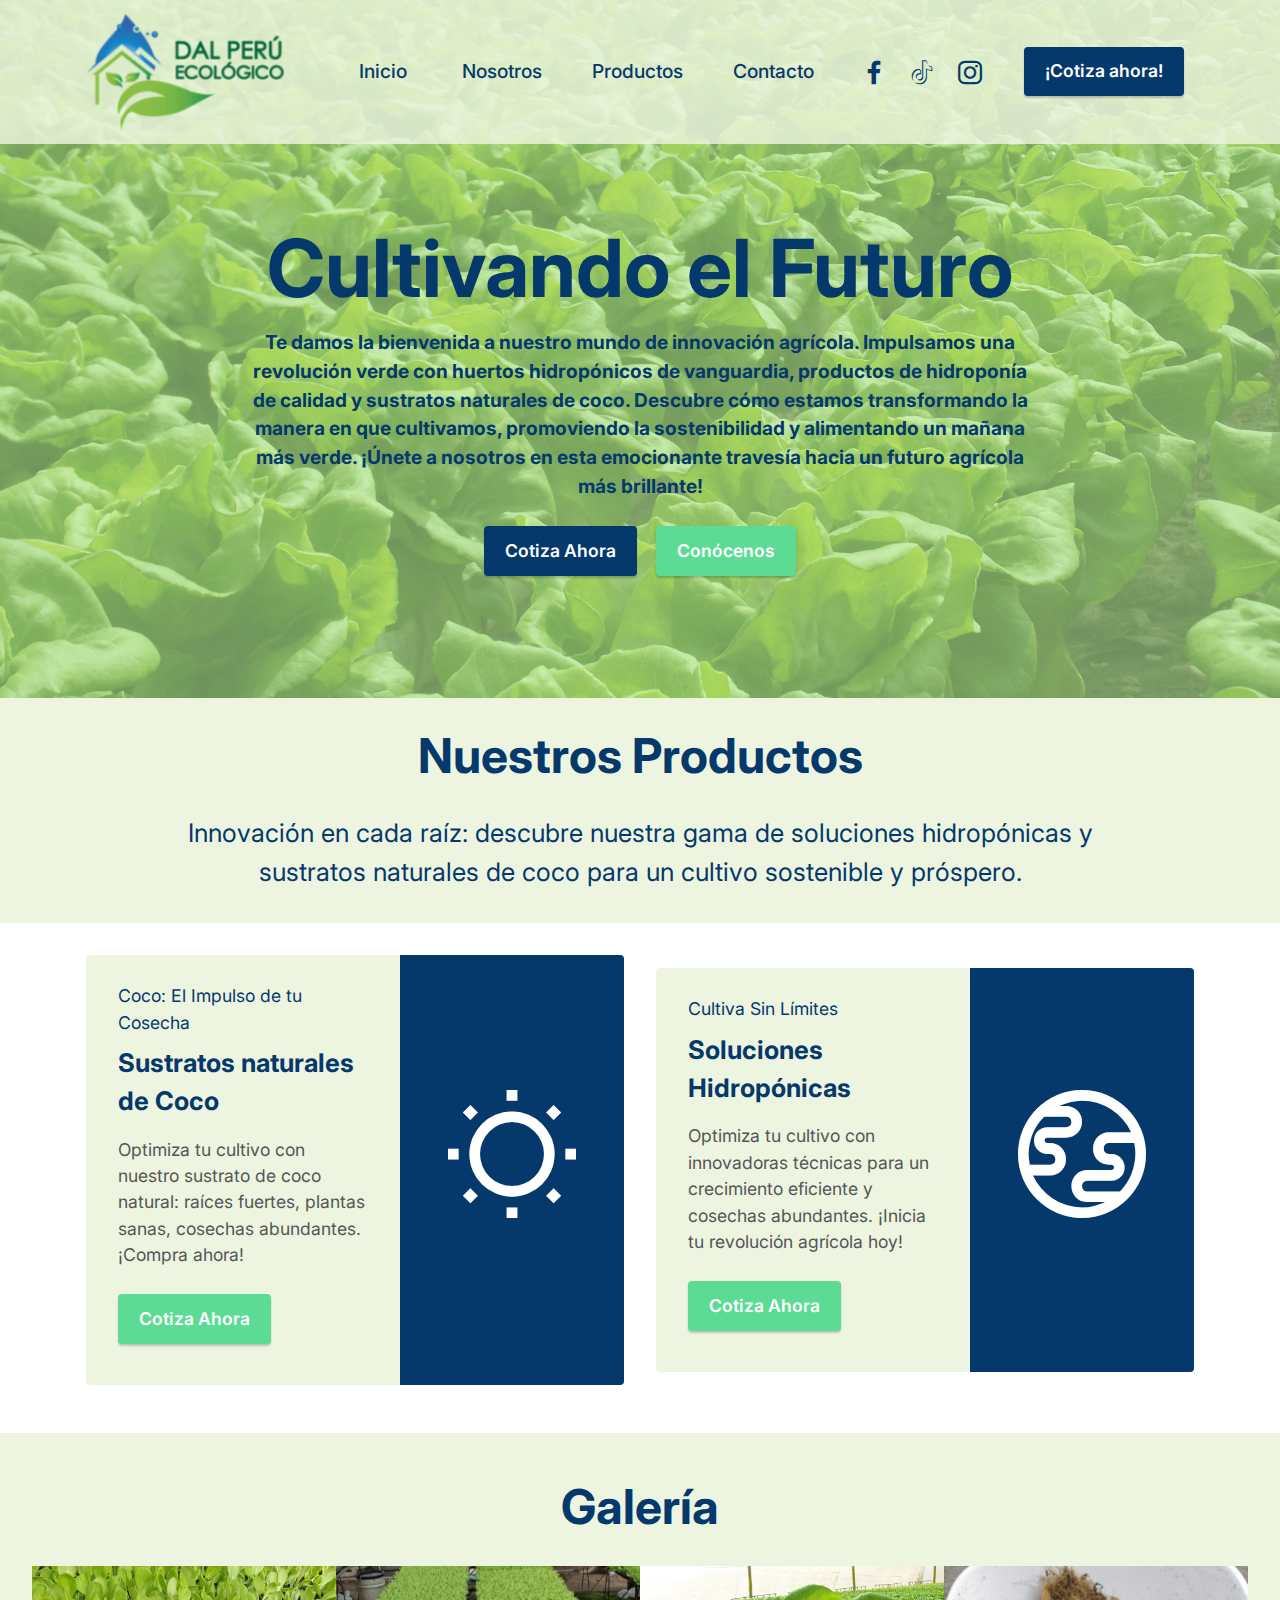
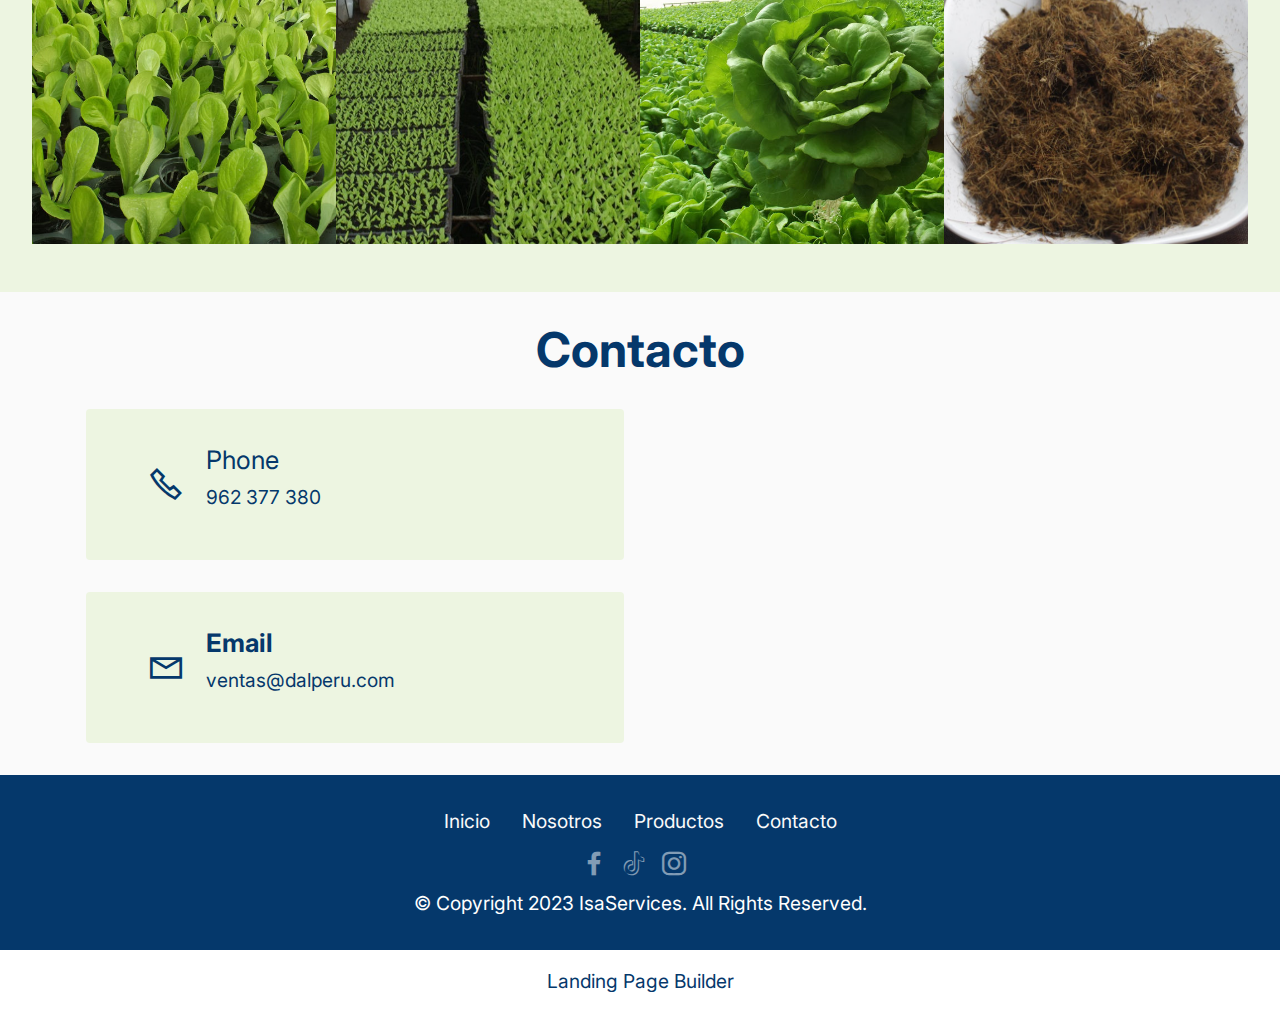
==== commit cdeedab6: "create github pages" ====
--- a/index.html
+++ b/index.html
@@ -155,8 +155,8 @@
         </div>
         <div class="row mbr-gallery mt-4">
             <div class="col-12 col-md-6 col-lg-3 item gallery-image active">
-                <div class="item-wrapper" data-toggle="modal" data-bs-toggle="modal" data-target="#tRd1WSmYyj-modal" data-bs-target="#tRd1WSmYyj-modal">
-                    <img class="w-100" src="assets/images/dscf0221-886x499.jpg" alt="Mobirise Website Builder" data-slide-to="0" data-bs-slide-to="0" data-target="#lb-tRd1WSmYyj" data-bs-target="#lb-tRd1WSmYyj">
+                <div class="item-wrapper" data-toggle="modal" data-bs-toggle="modal" data-target="#tRd2rEYrJ2-modal" data-bs-target="#tRd2rEYrJ2-modal">
+                    <img class="w-100" src="assets/images/dscf0221-886x499.jpg" alt="Mobirise Website Builder" data-slide-to="0" data-bs-slide-to="0" data-target="#lb-tRd2rEYrJ2" data-bs-target="#lb-tRd2rEYrJ2">
                     <div class="icon-wrapper">
                         <span class="mobi-mbri mobi-mbri-search mbr-iconfont mbr-iconfont-btn"></span>
                     </div>
@@ -165,16 +165,16 @@
             </div>
             
             <div class="col-12 col-md-6 col-lg-3 item gallery-image">
-                <div class="item-wrapper" data-toggle="modal" data-bs-toggle="modal" data-target="#tRd1WSmYyj-modal" data-bs-target="#tRd1WSmYyj-modal">
-                    <img class="w-100" src="assets/images/img-1172-886x591.jpeg" alt="Mobirise Website Builder" data-slide-to="1" data-bs-slide-to="1" data-target="#lb-tRd1WSmYyj" data-bs-target="#lb-tRd1WSmYyj">
+                <div class="item-wrapper" data-toggle="modal" data-bs-toggle="modal" data-target="#tRd2rEYrJ2-modal" data-bs-target="#tRd2rEYrJ2-modal">
+                    <img class="w-100" src="assets/images/img-1172-886x591.jpeg" alt="Mobirise Website Builder" data-slide-to="1" data-bs-slide-to="1" data-target="#lb-tRd2rEYrJ2" data-bs-target="#lb-tRd2rEYrJ2">
                     <div class="icon-wrapper">
                         <span class="mobi-mbri mobi-mbri-search mbr-iconfont mbr-iconfont-btn"></span>
                     </div>
                 </div>
                 
             </div><div class="col-12 col-md-6 col-lg-3 item gallery-image">
-                <div class="item-wrapper" data-toggle="modal" data-bs-toggle="modal" data-target="#tRd1WSmYyj-modal" data-bs-target="#tRd1WSmYyj-modal">
-                    <img class="w-100" src="assets/images/dscf0159-886x499.jpg" alt="Mobirise Website Builder" data-slide-to="2" data-bs-slide-to="2" data-target="#lb-tRd1WSmYyj" data-bs-target="#lb-tRd1WSmYyj">
+                <div class="item-wrapper" data-toggle="modal" data-bs-toggle="modal" data-target="#tRd2rEYrJ2-modal" data-bs-target="#tRd2rEYrJ2-modal">
+                    <img class="w-100" src="assets/images/dscf0159-886x499.jpg" alt="Mobirise Website Builder" data-slide-to="2" data-bs-slide-to="2" data-target="#lb-tRd2rEYrJ2" data-bs-target="#lb-tRd2rEYrJ2">
                     <div class="icon-wrapper">
                         <span class="mobi-mbri mobi-mbri-search mbr-iconfont mbr-iconfont-btn"></span>
                     </div>
@@ -182,8 +182,8 @@
                 
             </div>
             <div class="col-12 col-md-6 col-lg-3 item gallery-image">
-                <div class="item-wrapper" data-toggle="modal" data-bs-toggle="modal" data-target="#tRd1WSmYyj-modal" data-bs-target="#tRd1WSmYyj-modal">
-                    <img class="w-100" src="assets/images/img-1732-886x591.jpeg" alt="Mobirise Website Builder" data-slide-to="3" data-bs-slide-to="3" data-target="#lb-tRd1WSmYyj" data-bs-target="#lb-tRd1WSmYyj">
+                <div class="item-wrapper" data-toggle="modal" data-bs-toggle="modal" data-target="#tRd2rEYrJ2-modal" data-bs-target="#tRd2rEYrJ2-modal">
+                    <img class="w-100" src="assets/images/img-1732-886x591.jpeg" alt="Mobirise Website Builder" data-slide-to="3" data-bs-slide-to="3" data-target="#lb-tRd2rEYrJ2" data-bs-target="#lb-tRd2rEYrJ2">
                     <div class="icon-wrapper">
                         <span class="mobi-mbri mobi-mbri-search mbr-iconfont mbr-iconfont-btn"></span>
                     </div>
@@ -192,11 +192,11 @@
             </div>
         </div>
 
-        <div class="modal mbr-slider" tabindex="-1" role="dialog" aria-hidden="true" id="tRd1WSmYyj-modal">
+        <div class="modal mbr-slider" tabindex="-1" role="dialog" aria-hidden="true" id="tRd2rEYrJ2-modal">
             <div class="modal-dialog" role="document">
                 <div class="modal-content">
                     <div class="modal-body">
-                        <div class="carousel slide" id="lb-tRd1WSmYyj" data-interval="5000" data-bs-interval="5000">
+                        <div class="carousel slide" id="lb-tRd2rEYrJ2" data-interval="5000" data-bs-interval="5000">
                             <div class="carousel-inner">
                                 <div class="carousel-item active">
                                     <img class="d-block w-100" src="assets/images/dscf0221-886x499.jpg" alt="Mobirise Website Builder">
@@ -212,18 +212,18 @@
                                 </div>
                             </div>
                             <ol class="carousel-indicators">
-                                <li data-slide-to="0" data-bs-slide-to="0" class="active" data-target="#lb-tRd1WSmYyj" data-bs-target="#lb-tRd1WSmYyj"></li>
-                                <li data-slide-to="1" data-bs-slide-to="1" data-target="#lb-tRd1WSmYyj" data-bs-target="#lb-tRd1WSmYyj"></li>
-                                <li data-slide-to="2" data-bs-slide-to="2" data-target="#lb-tRd1WSmYyj" data-bs-target="#lb-tRd1WSmYyj"></li>
-                                <li data-slide-to="3" data-bs-slide-to="3" data-target="#lb-tRd1WSmYyj" data-bs-target="#lb-tRd1WSmYyj"></li>
+                                <li data-slide-to="0" data-bs-slide-to="0" class="active" data-target="#lb-tRd2rEYrJ2" data-bs-target="#lb-tRd2rEYrJ2"></li>
+                                <li data-slide-to="1" data-bs-slide-to="1" data-target="#lb-tRd2rEYrJ2" data-bs-target="#lb-tRd2rEYrJ2"></li>
+                                <li data-slide-to="2" data-bs-slide-to="2" data-target="#lb-tRd2rEYrJ2" data-bs-target="#lb-tRd2rEYrJ2"></li>
+                                <li data-slide-to="3" data-bs-slide-to="3" data-target="#lb-tRd2rEYrJ2" data-bs-target="#lb-tRd2rEYrJ2"></li>
                             </ol>
                             <a role="button" href="" class="close" data-dismiss="modal" data-bs-dismiss="modal" aria-label="Close">
                             </a>
-                            <a class="carousel-control-prev carousel-control" role="button" data-slide="prev" data-bs-slide="prev" href="#lb-tRd1WSmYyj">
+                            <a class="carousel-control-prev carousel-control" role="button" data-slide="prev" data-bs-slide="prev" href="#lb-tRd2rEYrJ2">
                                 <span class="mobi-mbri mobi-mbri-arrow-prev" aria-hidden="true"></span>
                                 <span class="sr-only visually-hidden">Previous</span>
                             </a>
-                            <a class="carousel-control-next carousel-control" role="button" data-slide="next" data-bs-slide="next" href="#lb-tRd1WSmYyj">
+                            <a class="carousel-control-next carousel-control" role="button" data-slide="next" data-bs-slide="next" href="#lb-tRd2rEYrJ2">
                                 <span class="mobi-mbri mobi-mbri-arrow-next" aria-hidden="true"></span>
                                 <span class="sr-only visually-hidden">Next</span>
                             </a>
@@ -273,7 +273,7 @@
                 </div>
             </div>
             <div class="map-wrapper col-12 col-md-6">
-                <div class="google-map"><iframe frameborder="0" style="border:0" src="https://www.google.com/maps/embed/v1/place?key=AIzaSyB7QWkvlxV39ZsyKvhZRjPGVqlJFvxxNkw&amp;q=-12.155229, -76.974332" allowfullscreen=""></iframe></div>
+                <div class="google-map"><iframe frameborder="0" style="border:0" src="https://www.google.com/maps/embed/v1/place?key=AIzaSyAtXm0x23nRCgazjDV2Kl3GTHRP411ougQ&amp;q=-12.155229, -76.974332" allowfullscreen=""></iframe></div>
             </div>
         </div>
     </div>
@@ -323,7 +323,7 @@
             </div>
         </div>
     </div>
-</section><section class="display-7" style="padding: 0;align-items: center;justify-content: center;flex-wrap: wrap;    align-content: center;display: flex;position: relative;height: 4rem;"><a href="https://mobiri.se/2886956" style="flex: 1 1;height: 4rem;position: absolute;width: 100%;z-index: 1;"><img alt="" style="height: 4rem;" src="[data-uri]"></a><p style="margin: 0;text-align: center;" class="display-7">&#8204;</p><a style="z-index:1" href="https://mobirise.com/builder/landing-page-software.html">Landing Page Software</a></section><script src="assets/bootstrap/js/bootstrap.bundle.min.js"></script>  <script src="assets/smoothscroll/smooth-scroll.js"></script>  <script src="assets/ytplayer/index.js"></script>  <script src="assets/dropdown/js/navbar-dropdown.js"></script>  <script src="assets/theme/js/script.js"></script>  
+</section><section class="display-7" style="padding: 0;align-items: center;justify-content: center;flex-wrap: wrap;    align-content: center;display: flex;position: relative;height: 4rem;"><a href="https://mobiri.se/2886956" style="flex: 1 1;height: 4rem;position: absolute;width: 100%;z-index: 1;"><img alt="" style="height: 4rem;" src="[data-uri]"></a><p style="margin: 0;text-align: center;" class="display-7">&#8204;</p><a style="z-index:1" href="https://mobirise.com/builder/landing-page-builder.html">Landing Page Builder</a></section><script src="assets/bootstrap/js/bootstrap.bundle.min.js"></script>  <script src="assets/smoothscroll/smooth-scroll.js"></script>  <script src="assets/ytplayer/index.js"></script>  <script src="assets/dropdown/js/navbar-dropdown.js"></script>  <script src="assets/theme/js/script.js"></script>  
   
   
 </body>
--- a/assets/web/assets/mobirise-icons2/mobirise2.css
+++ b/assets/web/assets/mobirise-icons2/mobirise2.css
@@ -0,0 +1,498 @@
+@font-face {
+  font-family: 'Moririse2';
+  font-display: swap;
+  src:  url('mobirise2.eot?f2bix4');
+  src:  url('mobirise2.eot?f2bix4#iefix') format('embedded-opentype'),
+    url('mobirise2.ttf?f2bix4') format('truetype'),
+    url('mobirise2.woff?f2bix4') format('woff'),
+    url('mobirise2.svg?f2bix4#mobirise2') format('svg');
+  font-weight: normal;
+  font-style: normal;
+}
+
+[class^="mobi-"], [class*=" mobi-"] {
+  /* use !important to prevent issues with browser extensions that change fonts */
+  font-family: 'Moririse2' !important;
+  speak: none;
+  font-style: normal;
+  font-weight: normal;
+  font-variant: normal;
+  text-transform: none;
+  line-height: 1;
+
+  /* Better Font Rendering =========== */
+  -webkit-font-smoothing: antialiased;
+  -moz-osx-font-smoothing: grayscale;
+}
+
+.mobi-mbri-add-submenu:before {
+  content: "\e900";
+}
+.mobi-mbri-alert:before {
+  content: "\e901";
+}
+.mobi-mbri-align-center:before {
+  content: "\e902";
+}
+.mobi-mbri-align-justify:before {
+  content: "\e903";
+}
+.mobi-mbri-align-left:before {
+  content: "\e904";
+}
+.mobi-mbri-align-right:before {
+  content: "\e905";
+}
+.mobi-mbri-android:before {
+  content: "\e906";
+}
+.mobi-mbri-apple:before {
+  content: "\e907";
+}
+.mobi-mbri-arrow-down:before {
+  content: "\e908";
+}
+.mobi-mbri-arrow-next:before {
+  content: "\e909";
+}
+.mobi-mbri-arrow-prev:before {
+  content: "\e90a";
+}
+.mobi-mbri-arrow-up:before {
+  content: "\e90b";
+}
+.mobi-mbri-bold:before {
+  content: "\e90c";
+}
+.mobi-mbri-bookmark:before {
+  content: "\e90d";
+}
+.mobi-mbri-bootstrap:before {
+  content: "\e90e";
+}
+.mobi-mbri-briefcase:before {
+  content: "\e90f";
+}
+.mobi-mbri-browse:before {
+  content: "\e910";
+}
+.mobi-mbri-bulleted-list:before {
+  content: "\e911";
+}
+.mobi-mbri-calendar:before {
+  content: "\e912";
+}
+.mobi-mbri-camera:before {
+  content: "\e913";
+}
+.mobi-mbri-cart-add:before {
+  content: "\e914";
+}
+.mobi-mbri-cart-full:before {
+  content: "\e915";
+}
+.mobi-mbri-cash:before {
+  content: "\e916";
+}
+.mobi-mbri-change-style:before {
+  content: "\e917";
+}
+.mobi-mbri-chat:before {
+  content: "\e918";
+}
+.mobi-mbri-clock:before {
+  content: "\e919";
+}
+.mobi-mbri-close:before {
+  content: "\e91a";
+}
+.mobi-mbri-cloud:before {
+  content: "\e91b";
+}
+.mobi-mbri-code:before {
+  content: "\e91c";
+}
+.mobi-mbri-contact-form:before {
+  content: "\e91d";
+}
+.mobi-mbri-credit-card:before {
+  content: "\e91e";
+}
+.mobi-mbri-cursor-click:before {
+  content: "\e91f";
+}
+.mobi-mbri-cust-feedback:before {
+  content: "\e920";
+}
+.mobi-mbri-database:before {
+  content: "\e921";
+}
+.mobi-mbri-delivery:before {
+  content: "\e922";
+}
+.mobi-mbri-desktop:before {
+  content: "\e923";
+}
+.mobi-mbri-devices:before {
+  content: "\e924";
+}
+.mobi-mbri-down:before {
+  content: "\e925";
+}
+.mobi-mbri-download-2:before {
+  content: "\e926";
+}
+.mobi-mbri-download:before {
+  content: "\e927";
+}
+.mobi-mbri-drag-n-drop-2:before {
+  content: "\e928";
+}
+.mobi-mbri-drag-n-drop:before {
+  content: "\e929";
+}
+.mobi-mbri-edit-2:before {
+  content: "\e92a";
+}
+.mobi-mbri-edit:before {
+  content: "\e92b";
+}
+.mobi-mbri-error:before {
+  content: "\e92c";
+}
+.mobi-mbri-extension:before {
+  content: "\e92d";
+}
+.mobi-mbri-features:before {
+  content: "\e92e";
+}
+.mobi-mbri-file:before {
+  content: "\e92f";
+}
+.mobi-mbri-flag:before {
+  content: "\e930";
+}
+.mobi-mbri-folder:before {
+  content: "\e931";
+}
+.mobi-mbri-gift:before {
+  content: "\e932";
+}
+.mobi-mbri-github:before {
+  content: "\e933";
+}
+.mobi-mbri-globe-2:before {
+  content: "\e934";
+}
+.mobi-mbri-globe:before {
+  content: "\e935";
+}
+.mobi-mbri-growing-chart:before {
+  content: "\e936";
+}
+.mobi-mbri-hearth:before {
+  content: "\e937";
+}
+.mobi-mbri-help:before {
+  content: "\e938";
+}
+.mobi-mbri-home:before {
+  content: "\e939";
+}
+.mobi-mbri-hot-cup:before {
+  content: "\e93a";
+}
+.mobi-mbri-idea:before {
+  content: "\e93b";
+}
+.mobi-mbri-image-gallery:before {
+  content: "\e93c";
+}
+.mobi-mbri-image-slider:before {
+  content: "\e93d";
+}
+.mobi-mbri-info:before {
+  content: "\e93e";
+}
+.mobi-mbri-italic:before {
+  content: "\e93f";
+}
+.mobi-mbri-key:before {
+  content: "\e940";
+}
+.mobi-mbri-laptop:before {
+  content: "\e941";
+}
+.mobi-mbri-layers:before {
+  content: "\e942";
+}
+.mobi-mbri-left-right:before {
+  content: "\e943";
+}
+.mobi-mbri-left:before {
+  content: "\e944";
+}
+.mobi-mbri-letter:before {
+  content: "\e945";
+}
+.mobi-mbri-like:before {
+  content: "\e946";
+}
+.mobi-mbri-link:before {
+  content: "\e947";
+}
+.mobi-mbri-lock:before {
+  content: "\e948";
+}
+.mobi-mbri-login:before {
+  content: "\e949";
+}
+.mobi-mbri-logout:before {
+  content: "\e94a";
+}
+.mobi-mbri-magic-stick:before {
+  content: "\e94b";
+}
+.mobi-mbri-map-pin:before {
+  content: "\e94c";
+}
+.mobi-mbri-menu:before {
+  content: "\e94d";
+}
+.mobi-mbri-mobile-2:before {
+  content: "\e94e";
+}
+.mobi-mbri-mobile-horizontal:before {
+  content: "\e94f";
+}
+.mobi-mbri-mobile:before {
+  content: "\e950";
+}
+.mobi-mbri-mobirise:before {
+  content: "\e951";
+}
+.mobi-mbri-more-horizontal:before {
+  content: "\e952";
+}
+.mobi-mbri-more-vertical:before {
+  content: "\e953";
+}
+.mobi-mbri-music:before {
+  content: "\e954";
+}
+.mobi-mbri-new-file:before {
+  content: "\e955";
+}
+.mobi-mbri-numbered-list:before {
+  content: "\e956";
+}
+.mobi-mbri-opened-folder:before {
+  content: "\e957";
+}
+.mobi-mbri-pages:before {
+  content: "\e958";
+}
+.mobi-mbri-paper-plane:before {
+  content: "\e959";
+}
+.mobi-mbri-paperclip:before {
+  content: "\e95a";
+}
+.mobi-mbri-phone:before {
+  content: "\e95b";
+}
+.mobi-mbri-photo:before {
+  content: "\e95c";
+}
+.mobi-mbri-photos:before {
+  content: "\e95d";
+}
+.mobi-mbri-pin:before {
+  content: "\e95e";
+}
+.mobi-mbri-play:before {
+  content: "\e95f";
+}
+.mobi-mbri-plus:before {
+  content: "\e960";
+}
+.mobi-mbri-preview:before {
+  content: "\e961";
+}
+.mobi-mbri-print:before {
+  content: "\e962";
+}
+.mobi-mbri-protect:before {
+  content: "\e963";
+}
+.mobi-mbri-question:before {
+  content: "\e964";
+}
+.mobi-mbri-quote-left:before {
+  content: "\e965";
+}
+.mobi-mbri-quote-right:before {
+  content: "\e966";
+}
+.mobi-mbri-redo:before {
+  content: "\e967";
+}
+.mobi-mbri-refresh:before {
+  content: "\e968";
+}
+.mobi-mbri-responsive-2:before {
+  content: "\e969";
+}
+.mobi-mbri-responsive:before {
+  content: "\e96a";
+}
+.mobi-mbri-right:before {
+  content: "\e96b";
+}
+.mobi-mbri-rocket:before {
+  content: "\e96c";
+}
+.mobi-mbri-sad-face:before {
+  content: "\e96d";
+}
+.mobi-mbri-sale:before {
+  content: "\e96e";
+}
+.mobi-mbri-save:before {
+  content: "\e96f";
+}
+.mobi-mbri-search:before {
+  content: "\e970";
+}
+.mobi-mbri-setting-2:before {
+  content: "\e971";
+}
+.mobi-mbri-setting-3:before {
+  content: "\e972";
+}
+.mobi-mbri-setting:before {
+  content: "\e973";
+}
+.mobi-mbri-share:before {
+  content: "\e974";
+}
+.mobi-mbri-shopping-bag:before {
+  content: "\e975";
+}
+.mobi-mbri-shopping-basket:before {
+  content: "\e976";
+}
+.mobi-mbri-shopping-cart:before {
+  content: "\e977";
+}
+.mobi-mbri-sites:before {
+  content: "\e978";
+}
+.mobi-mbri-smile-face:before {
+  content: "\e979";
+}
+.mobi-mbri-speed:before {
+  content: "\e97a";
+}
+.mobi-mbri-star:before {
+  content: "\e97b";
+}
+.mobi-mbri-success:before {
+  content: "\e97c";
+}
+.mobi-mbri-sun:before {
+  content: "\e97d";
+}
+.mobi-mbri-sun2:before {
+  content: "\e97e";
+}
+.mobi-mbri-tablet-vertical:before {
+  content: "\e97f";
+}
+.mobi-mbri-tablet:before {
+  content: "\e980";
+}
+.mobi-mbri-target:before {
+  content: "\e981";
+}
+.mobi-mbri-timer:before {
+  content: "\e982";
+}
+.mobi-mbri-to-ftp:before {
+  content: "\e983";
+}
+.mobi-mbri-to-local-drive:before {
+  content: "\e984";
+}
+.mobi-mbri-touch-swipe:before {
+  content: "\e985";
+}
+.mobi-mbri-touch:before {
+  content: "\e986";
+}
+.mobi-mbri-trash:before {
+  content: "\e987";
+}
+.mobi-mbri-underline:before {
+  content: "\e988";
+}
+.mobi-mbri-undo:before {
+  content: "\e989";
+}
+.mobi-mbri-unlink:before {
+  content: "\e98a";
+}
+.mobi-mbri-unlock:before {
+  content: "\e98b";
+}
+.mobi-mbri-up-down:before {
+  content: "\e98c";
+}
+.mobi-mbri-up:before {
+  content: "\e98d";
+}
+.mobi-mbri-update:before {
+  content: "\e98e";
+}
+.mobi-mbri-upload-2:before {
+  content: "\e98f";
+}
+.mobi-mbri-upload:before {
+  content: "\e990";
+}
+.mobi-mbri-user-2:before {
+  content: "\e991";
+}
+.mobi-mbri-user:before {
+  content: "\e992";
+}
+.mobi-mbri-users:before {
+  content: "\e993";
+}
+.mobi-mbri-video-play:before {
+  content: "\e994";
+}
+.mobi-mbri-video:before {
+  content: "\e995";
+}
+.mobi-mbri-watch:before {
+  content: "\e996";
+}
+.mobi-mbri-website-theme-2:before {
+  content: "\e997";
+}
+.mobi-mbri-website-theme:before {
+  content: "\e998";
+}
+.mobi-mbri-wifi:before {
+  content: "\e999";
+}
+.mobi-mbri-windows:before {
+  content: "\e99a";
+}
+.mobi-mbri-zoom-in:before {
+  content: "\e99b";
+}
+.mobi-mbri-zoom-out:before {
+  content: "\e99c";
+}
--- a/assets/dropdown/css/style.css
+++ b/assets/dropdown/css/style.css
@@ -0,0 +1,265 @@
+.navbar-dropdown {
+  left: 0;
+  padding: 0;
+  position: absolute;
+  right: 0;
+  top: 0;
+  transition: all 0.45s ease;
+  z-index: 1030;
+  background: #282828; }
+  .navbar-dropdown .navbar-logo {
+    margin-right: 0.8rem;
+    transition: margin 0.3s ease-in-out;
+    vertical-align: middle; }
+    .navbar-dropdown .navbar-logo img {
+      height: 3.125rem;
+      transition: all 0.3s ease-in-out; }
+    .navbar-dropdown .navbar-logo.mbr-iconfont {
+      font-size: 3.125rem;
+      line-height: 3.125rem; }
+  .navbar-dropdown .navbar-caption {
+    font-weight: 700;
+    white-space: normal;
+    vertical-align: -4px;
+    line-height: 3.125rem !important; }
+    .navbar-dropdown .navbar-caption, .navbar-dropdown .navbar-caption:hover {
+      color: inherit;
+      text-decoration: none; }
+  .navbar-dropdown .mbr-iconfont + .navbar-caption {
+    vertical-align: -1px; }
+  .navbar-dropdown.navbar-fixed-top {
+    position: fixed; }
+  .navbar-dropdown .navbar-brand span {
+    vertical-align: -4px; }
+  .navbar-dropdown.bg-color.transparent {
+    background: none; }
+  .navbar-dropdown.navbar-short .navbar-brand {
+    padding: 0.625rem 0; }
+    .navbar-dropdown.navbar-short .navbar-brand span {
+      vertical-align: -1px; }
+  .navbar-dropdown.navbar-short .navbar-caption {
+    line-height: 2.375rem !important;
+    vertical-align: -2px; }
+  .navbar-dropdown.navbar-short .navbar-logo {
+    margin-right: 0.5rem; }
+    .navbar-dropdown.navbar-short .navbar-logo img {
+      height: 2.375rem; }
+    .navbar-dropdown.navbar-short .navbar-logo.mbr-iconfont {
+      font-size: 2.375rem;
+      line-height: 2.375rem; }
+  .navbar-dropdown.navbar-short .mbr-table-cell {
+    height: 3.625rem; }
+  .navbar-dropdown .navbar-close {
+    left: 0.6875rem;
+    position: fixed;
+    top: 0.75rem;
+    z-index: 1000; }
+  .navbar-dropdown .hamburger-icon {
+    content: "";
+    display: inline-block;
+    vertical-align: middle;
+    width: 16px;
+    -webkit-box-shadow: 0 -6px 0 1px #282828,0 0 0 1px #282828,0 6px 0 1px #282828;
+    -moz-box-shadow: 0 -6px 0 1px #282828,0 0 0 1px #282828,0 6px 0 1px #282828;
+    box-shadow: 0 -6px 0 1px #282828,0 0 0 1px #282828,0 6px 0 1px #282828; }
+
+.dropdown-menu .dropdown-toggle[data-toggle="dropdown-submenu"]::after {
+  border-bottom: 0.35em solid transparent;
+  border-left: 0.35em solid;
+  border-right: 0;
+  border-top: 0.35em solid transparent;
+  margin-left: 0.3rem; }
+
+.dropdown-menu .dropdown-item:focus {
+  outline: 0; }
+
+.nav-dropdown {
+  font-size: 0.75rem;
+  font-weight: 500;
+  height: auto !important; }
+  .nav-dropdown .nav-btn {
+    padding-left: 1rem; }
+  .nav-dropdown .link {
+    margin: .667em 1.667em;
+    font-weight: 500;
+    padding: 0;
+    transition: color .2s ease-in-out; }
+    .nav-dropdown .link.dropdown-toggle {
+      margin-right: 2.583em; }
+      .nav-dropdown .link.dropdown-toggle::after {
+        margin-left: .25rem;
+        border-top: 0.35em solid;
+        border-right: 0.35em solid transparent;
+        border-left: 0.35em solid transparent;
+        border-bottom: 0; }
+      .nav-dropdown .link.dropdown-toggle[aria-expanded="true"] {
+        margin: 0;
+        padding: 0.667em 3.263em  0.667em 1.667em; }
+  .nav-dropdown .link::after,
+  .nav-dropdown .dropdown-item::after {
+    color: inherit; }
+  .nav-dropdown .btn {
+    font-size: 0.75rem;
+    font-weight: 700;
+    letter-spacing: 0;
+    margin-bottom: 0;
+    padding-left: 1.25rem;
+    padding-right: 1.25rem; }
+  .nav-dropdown .dropdown-menu {
+    border-radius: 0;
+    border: 0;
+    left: 0;
+    margin: 0;
+    padding-bottom: 1.25rem;
+    padding-top: 1.25rem;
+    position: relative; }
+  .nav-dropdown .dropdown-submenu {
+    margin-left: 0.125rem;
+    top: 0; }
+  .nav-dropdown .dropdown-item {
+    font-weight: 500;
+    line-height: 2;
+    padding: 0.3846em 4.615em 0.3846em 1.5385em;
+    position: relative;
+    transition: color .2s ease-in-out, background-color .2s ease-in-out; }
+    .nav-dropdown .dropdown-item::after {
+      margin-top: -0.3077em;
+      position: absolute;
+      right: 1.1538em;
+      top: 50%; }
+    .nav-dropdown .dropdown-item:focus, .nav-dropdown .dropdown-item:hover {
+      background: none; }
+
+@media (max-width: 767px) {
+  .nav-dropdown.navbar-toggleable-sm {
+    bottom: 0;
+    display: none;
+    left: 0;
+    overflow-x: hidden;
+    position: fixed;
+    top: 0;
+    transform: translateX(-100%);
+    -ms-transform: translateX(-100%);
+    -webkit-transform: translateX(-100%);
+    width: 18.75rem;
+    z-index: 999; } }
+.nav-dropdown.navbar-toggleable-xl {
+  bottom: 0;
+  display: none;
+  left: 0;
+  overflow-x: hidden;
+  position: fixed;
+  top: 0;
+  transform: translateX(-100%);
+  -ms-transform: translateX(-100%);
+  -webkit-transform: translateX(-100%);
+  width: 18.75rem;
+  z-index: 999; }
+
+.nav-dropdown-sm {
+  display: block !important;
+  overflow-x: hidden;
+  overflow: auto;
+  padding-top: 3.875rem; }
+  .nav-dropdown-sm::after {
+    content: "";
+    display: block;
+    height: 3rem;
+    width: 100%; }
+  .nav-dropdown-sm.collapse.in ~ .navbar-close {
+    display: block !important; }
+  .nav-dropdown-sm.collapsing, .nav-dropdown-sm.collapse.in {
+    transform: translateX(0);
+    -ms-transform: translateX(0);
+    -webkit-transform: translateX(0);
+    transition: all 0.25s ease-out;
+    -webkit-transition: all 0.25s ease-out;
+    background: #282828; }
+  .nav-dropdown-sm.collapsing[aria-expanded="false"] {
+    transform: translateX(-100%);
+    -ms-transform: translateX(-100%);
+    -webkit-transform: translateX(-100%); }
+  .nav-dropdown-sm .nav-item {
+    display: block;
+    margin-left: 0 !important;
+    padding-left: 0; }
+  .nav-dropdown-sm .link,
+  .nav-dropdown-sm .dropdown-item {
+    border-top: 1px dotted rgba(255, 255, 255, 0.1);
+    font-size: 0.8125rem;
+    line-height: 1.6;
+    margin: 0 !important;
+    padding: 0.875rem 2.4rem 0.875rem 1.5625rem !important;
+    position: relative;
+    white-space: normal; }
+    .nav-dropdown-sm .link:focus, .nav-dropdown-sm .link:hover,
+    .nav-dropdown-sm .dropdown-item:focus,
+    .nav-dropdown-sm .dropdown-item:hover {
+      background: rgba(0, 0, 0, 0.2) !important;
+      color: #c0a375; }
+  .nav-dropdown-sm .nav-btn {
+    position: relative;
+    padding: 1.5625rem 1.5625rem 0 1.5625rem; }
+    .nav-dropdown-sm .nav-btn::before {
+      border-top: 1px dotted rgba(255, 255, 255, 0.1);
+      content: "";
+      left: 0;
+      position: absolute;
+      top: 0;
+      width: 100%; }
+    .nav-dropdown-sm .nav-btn + .nav-btn {
+      padding-top: 0.625rem; }
+      .nav-dropdown-sm .nav-btn + .nav-btn::before {
+        display: none; }
+  .nav-dropdown-sm .btn {
+    padding: 0.625rem 0; }
+  .nav-dropdown-sm .dropdown-toggle[data-toggle="dropdown-submenu"]::after {
+    margin-left: .25rem;
+    border-top: 0.35em solid;
+    border-right: 0.35em solid transparent;
+    border-left: 0.35em solid transparent;
+    border-bottom: 0; }
+  .nav-dropdown-sm .dropdown-toggle[data-toggle="dropdown-submenu"][aria-expanded="true"]::after {
+    border-top: 0;
+    border-right: 0.35em solid transparent;
+    border-left: 0.35em solid transparent;
+    border-bottom: 0.35em solid; }
+  .nav-dropdown-sm .dropdown-menu {
+    margin: 0;
+    padding: 0;
+    position: relative;
+    top: 0;
+    left: 0;
+    width: 100%;
+    border: 0;
+    float: none;
+    border-radius: 0;
+    background: none; }
+  .nav-dropdown-sm .dropdown-submenu {
+    left: 100%;
+    margin-left: 0.125rem;
+    margin-top: -1.25rem;
+    top: 0; }
+
+.navbar-toggleable-sm .nav-dropdown .dropdown-menu {
+  position: absolute; }
+
+.navbar-toggleable-sm .nav-dropdown .dropdown-submenu {
+  left: 100%;
+  margin-left: 0.125rem;
+  margin-top: -1.25rem;
+  top: 0; }
+
+.navbar-toggleable-sm.opened .nav-dropdown .dropdown-menu {
+  position: relative; }
+
+.navbar-toggleable-sm.opened .nav-dropdown .dropdown-submenu {
+  left: 0;
+  margin-left: 00rem;
+  margin-top: 0rem;
+  top: 0; }
+
+.is-builder .nav-dropdown.collapsing {
+  transition: none !important; }
+
+
--- a/assets/socicon/css/styles.css
+++ b/assets/socicon/css/styles.css
@@ -0,0 +1,934 @@
+@charset "UTF-8";
+
+@font-face {
+  font-family: 'Socicon';
+  src:  url('../fonts/socicon.eot');
+  src:  url('../fonts/socicon.eot?#iefix') format('embedded-opentype'),
+    url('../fonts/socicon.woff2') format('woff2'),
+    url('../fonts/socicon.ttf') format('truetype'),
+    url('../fonts/socicon.woff') format('woff'),
+    url('../fonts/socicon.svg#socicon') format('svg');
+  font-weight: normal;
+  font-style: normal;
+  font-display: swap;
+}
+
+[data-icon]:before {
+  font-family: "socicon" !important;
+  content: attr(data-icon);
+  font-style: normal !important;
+  font-weight: normal !important;
+  font-variant: normal !important;
+  text-transform: none !important;
+  speak: none;
+  line-height: 1;
+  -webkit-font-smoothing: antialiased;
+  -moz-osx-font-smoothing: grayscale;
+}
+
+[class^="socicon-"], [class*=" socicon-"] {
+  /* use !important to prevent issues with browser extensions that change fonts */
+  font-family: 'Socicon' !important;
+  speak: none;
+  font-style: normal;
+  font-weight: normal;
+  font-variant: normal;
+  text-transform: none;
+  line-height: 1;
+
+  /* Better Font Rendering =========== */
+  -webkit-font-smoothing: antialiased;
+  -moz-osx-font-smoothing: grayscale;
+}
+
+.socicon-eitaa:before {
+  content: "\e97c";
+}
+.socicon-soroush:before {
+  content: "\e97d";
+}
+.socicon-bale:before {
+  content: "\e97e";
+}
+.socicon-zazzle:before {
+  content: "\e97b";
+}
+.socicon-society6:before {
+  content: "\e97a";
+}
+.socicon-redbubble:before {
+  content: "\e979";
+}
+.socicon-avvo:before {
+  content: "\e978";
+}
+.socicon-stitcher:before {
+  content: "\e977";
+}
+.socicon-googlehangouts:before {
+  content: "\e974";
+}
+.socicon-dlive:before {
+  content: "\e975";
+}
+.socicon-vsco:before {
+  content: "\e976";
+}
+.socicon-flipboard:before {
+  content: "\e973";
+}
+.socicon-ubuntu:before {
+  content: "\e958";
+}
+.socicon-artstation:before {
+  content: "\e959";
+}
+.socicon-invision:before {
+  content: "\e95a";
+}
+.socicon-torial:before {
+  content: "\e95b";
+}
+.socicon-collectorz:before {
+  content: "\e95c";
+}
+.socicon-seenthis:before {
+  content: "\e95d";
+}
+.socicon-googleplaymusic:before {
+  content: "\e95e";
+}
+.socicon-debian:before {
+  content: "\e95f";
+}
+.socicon-filmfreeway:before {
+  content: "\e960";
+}
+.socicon-gnome:before {
+  content: "\e961";
+}
+.socicon-itchio:before {
+  content: "\e962";
+}
+.socicon-jamendo:before {
+  content: "\e963";
+}
+.socicon-mix:before {
+  content: "\e964";
+}
+.socicon-sharepoint:before {
+  content: "\e965";
+}
+.socicon-tinder:before {
+  content: "\e966";
+}
+.socicon-windguru:before {
+  content: "\e967";
+}
+.socicon-cdbaby:before {
+  content: "\e968";
+}
+.socicon-elementaryos:before {
+  content: "\e969";
+}
+.socicon-stage32:before {
+  content: "\e96a";
+}
+.socicon-tiktok:before {
+  content: "\e96b";
+}
+.socicon-gitter:before {
+  content: "\e96c";
+}
+.socicon-letterboxd:before {
+  content: "\e96d";
+}
+.socicon-threema:before {
+  content: "\e96e";
+}
+.socicon-splice:before {
+  content: "\e96f";
+}
+.socicon-metapop:before {
+  content: "\e970";
+}
+.socicon-naver:before {
+  content: "\e971";
+}
+.socicon-remote:before {
+  content: "\e972";
+}
+.socicon-internet:before {
+  content: "\e957";
+}
+.socicon-moddb:before {
+  content: "\e94b";
+}
+.socicon-indiedb:before {
+  content: "\e94c";
+}
+.socicon-traxsource:before {
+  content: "\e94d";
+}
+.socicon-gamefor:before {
+  content: "\e94e";
+}
+.socicon-pixiv:before {
+  content: "\e94f";
+}
+.socicon-myanimelist:before {
+  content: "\e950";
+}
+.socicon-blackberry:before {
+  content: "\e951";
+}
+.socicon-wickr:before {
+  content: "\e952";
+}
+.socicon-spip:before {
+  content: "\e953";
+}
+.socicon-napster:before {
+  content: "\e954";
+}
+.socicon-beatport:before {
+  content: "\e955";
+}
+.socicon-hackerone:before {
+  content: "\e956";
+}
+.socicon-hackernews:before {
+  content: "\e946";
+}
+.socicon-smashwords:before {
+  content: "\e947";
+}
+.socicon-kobo:before {
+  content: "\e948";
+}
+.socicon-bookbub:before {
+  content: "\e949";
+}
+.socicon-mailru:before {
+  content: "\e94a";
+}
+.socicon-gitlab:before {
+  content: "\e945";
+}
+.socicon-instructables:before {
+  content: "\e944";
+}
+.socicon-portfolio:before {
+  content: "\e943";
+}
+.socicon-codered:before {
+  content: "\e940";
+}
+.socicon-origin:before {
+  content: "\e941";
+}
+.socicon-nextdoor:before {
+  content: "\e942";
+}
+.socicon-udemy:before {
+  content: "\e93f";
+}
+.socicon-livemaster:before {
+  content: "\e93e";
+}
+.socicon-crunchbase:before {
+  content: "\e93b";
+}
+.socicon-homefy:before {
+  content: "\e93c";
+}
+.socicon-calendly:before {
+  content: "\e93d";
+}
+.socicon-realtor:before {
+  content: "\e90f";
+}
+.socicon-tidal:before {
+  content: "\e910";
+}
+.socicon-qobuz:before {
+  content: "\e911";
+}
+.socicon-natgeo:before {
+  content: "\e912";
+}
+.socicon-mastodon:before {
+  content: "\e913";
+}
+.socicon-unsplash:before {
+  content: "\e914";
+}
+.socicon-homeadvisor:before {
+  content: "\e915";
+}
+.socicon-angieslist:before {
+  content: "\e916";
+}
+.socicon-codepen:before {
+  content: "\e917";
+}
+.socicon-slack:before {
+  content: "\e918";
+}
+.socicon-openaigym:before {
+  content: "\e919";
+}
+.socicon-logmein:before {
+  content: "\e91a";
+}
+.socicon-fiverr:before {
+  content: "\e91b";
+}
+.socicon-gotomeeting:before {
+  content: "\e91c";
+}
+.socicon-aliexpress:before {
+  content: "\e91d";
+}
+.socicon-guru:before {
+  content: "\e91e";
+}
+.socicon-appstore:before {
+  content: "\e91f";
+}
+.socicon-homes:before {
+  content: "\e920";
+}
+.socicon-zoom:before {
+  content: "\e921";
+}
+.socicon-alibaba:before {
+  content: "\e922";
+}
+.socicon-craigslist:before {
+  content: "\e923";
+}
+.socicon-wix:before {
+  content: "\e924";
+}
+.socicon-redfin:before {
+  content: "\e925";
+}
+.socicon-googlecalendar:before {
+  content: "\e926";
+}
+.socicon-shopify:before {
+  content: "\e927";
+}
+.socicon-freelancer:before {
+  content: "\e928";
+}
+.socicon-seedrs:before {
+  content: "\e929";
+}
+.socicon-bing:before {
+  content: "\e92a";
+}
+.socicon-doodle:before {
+  content: "\e92b";
+}
+.socicon-bonanza:before {
+  content: "\e92c";
+}
+.socicon-squarespace:before {
+  content: "\e92d";
+}
+.socicon-toptal:before {
+  content: "\e92e";
+}
+.socicon-gust:before {
+  content: "\e92f";
+}
+.socicon-ask:before {
+  content: "\e930";
+}
+.socicon-trulia:before {
+  content: "\e931";
+}
+.socicon-loomly:before {
+  content: "\e932";
+}
+.socicon-ghost:before {
+  content: "\e933";
+}
+.socicon-upwork:before {
+  content: "\e934";
+}
+.socicon-fundable:before {
+  content: "\e935";
+}
+.socicon-booking:before {
+  content: "\e936";
+}
+.socicon-googlemaps:before {
+  content: "\e937";
+}
+.socicon-zillow:before {
+  content: "\e938";
+}
+.socicon-niconico:before {
+  content: "\e939";
+}
+.socicon-toneden:before {
+  content: "\e93a";
+}
+.socicon-augment:before {
+  content: "\e908";
+}
+.socicon-bitbucket:before {
+  content: "\e909";
+}
+.socicon-fyuse:before {
+  content: "\e90a";
+}
+.socicon-yt-gaming:before {
+  content: "\e90b";
+}
+.socicon-sketchfab:before {
+  content: "\e90c";
+}
+.socicon-mobcrush:before {
+  content: "\e90d";
+}
+.socicon-microsoft:before {
+  content: "\e90e";
+}
+.socicon-pandora:before {
+  content: "\e907";
+}
+.socicon-messenger:before {
+  content: "\e906";
+}
+.socicon-gamewisp:before {
+  content: "\e905";
+}
+.socicon-bloglovin:before {
+  content: "\e904";
+}
+.socicon-tunein:before {
+  content: "\e903";
+}
+.socicon-gamejolt:before {
+  content: "\e901";
+}
+.socicon-trello:before {
+  content: "\e902";
+}
+.socicon-spreadshirt:before {
+  content: "\e900";
+}
+.socicon-500px:before {
+  content: "\e000";
+}
+.socicon-8tracks:before {
+  content: "\e001";
+}
+.socicon-airbnb:before {
+  content: "\e002";
+}
+.socicon-alliance:before {
+  content: "\e003";
+}
+.socicon-amazon:before {
+  content: "\e004";
+}
+.socicon-amplement:before {
+  content: "\e005";
+}
+.socicon-android:before {
+  content: "\e006";
+}
+.socicon-angellist:before {
+  content: "\e007";
+}
+.socicon-apple:before {
+  content: "\e008";
+}
+.socicon-appnet:before {
+  content: "\e009";
+}
+.socicon-baidu:before {
+  content: "\e00a";
+}
+.socicon-bandcamp:before {
+  content: "\e00b";
+}
+.socicon-battlenet:before {
+  content: "\e00c";
+}
+.socicon-mixer:before {
+  content: "\e00d";
+}
+.socicon-bebee:before {
+  content: "\e00e";
+}
+.socicon-bebo:before {
+  content: "\e00f";
+}
+.socicon-behance:before {
+  content: "\e010";
+}
+.socicon-blizzard:before {
+  content: "\e011";
+}
+.socicon-blogger:before {
+  content: "\e012";
+}
+.socicon-buffer:before {
+  content: "\e013";
+}
+.socicon-chrome:before {
+  content: "\e014";
+}
+.socicon-coderwall:before {
+  content: "\e015";
+}
+.socicon-curse:before {
+  content: "\e016";
+}
+.socicon-dailymotion:before {
+  content: "\e017";
+}
+.socicon-deezer:before {
+  content: "\e018";
+}
+.socicon-delicious:before {
+  content: "\e019";
+}
+.socicon-deviantart:before {
+  content: "\e01a";
+}
+.socicon-diablo:before {
+  content: "\e01b";
+}
+.socicon-digg:before {
+  content: "\e01c";
+}
+.socicon-discord:before {
+  content: "\e01d";
+}
+.socicon-disqus:before {
+  content: "\e01e";
+}
+.socicon-douban:before {
+  content: "\e01f";
+}
+.socicon-draugiem:before {
+  content: "\e020";
+}
+.socicon-dribbble:before {
+  content: "\e021";
+}
+.socicon-drupal:before {
+  content: "\e022";
+}
+.socicon-ebay:before {
+  content: "\e023";
+}
+.socicon-ello:before {
+  content: "\e024";
+}
+.socicon-endomodo:before {
+  content: "\e025";
+}
+.socicon-envato:before {
+  content: "\e026";
+}
+.socicon-etsy:before {
+  content: "\e027";
+}
+.socicon-facebook:before {
+  content: "\e028";
+}
+.socicon-feedburner:before {
+  content: "\e029";
+}
+.socicon-filmweb:before {
+  content: "\e02a";
+}
+.socicon-firefox:before {
+  content: "\e02b";
+}
+.socicon-flattr:before {
+  content: "\e02c";
+}
+.socicon-flickr:before {
+  content: "\e02d";
+}
+.socicon-formulr:before {
+  content: "\e02e";
+}
+.socicon-forrst:before {
+  content: "\e02f";
+}
+.socicon-foursquare:before {
+  content: "\e030";
+}
+.socicon-friendfeed:before {
+  content: "\e031";
+}
+.socicon-github:before {
+  content: "\e032";
+}
+.socicon-goodreads:before {
+  content: "\e033";
+}
+.socicon-google:before {
+  content: "\e034";
+}
+.socicon-googlescholar:before {
+  content: "\e035";
+}
+.socicon-googlegroups:before {
+  content: "\e036";
+}
+.socicon-googlephotos:before {
+  content: "\e037";
+}
+.socicon-googleplus:before {
+  content: "\e038";
+}
+.socicon-grooveshark:before {
+  content: "\e039";
+}
+.socicon-hackerrank:before {
+  content: "\e03a";
+}
+.socicon-hearthstone:before {
+  content: "\e03b";
+}
+.socicon-hellocoton:before {
+  content: "\e03c";
+}
+.socicon-heroes:before {
+  content: "\e03d";
+}
+.socicon-smashcast:before {
+  content: "\e03e";
+}
+.socicon-horde:before {
+  content: "\e03f";
+}
+.socicon-houzz:before {
+  content: "\e040";
+}
+.socicon-icq:before {
+  content: "\e041";
+}
+.socicon-identica:before {
+  content: "\e042";
+}
+.socicon-imdb:before {
+  content: "\e043";
+}
+.socicon-instagram:before {
+  content: "\e044";
+}
+.socicon-issuu:before {
+  content: "\e045";
+}
+.socicon-istock:before {
+  content: "\e046";
+}
+.socicon-itunes:before {
+  content: "\e047";
+}
+.socicon-keybase:before {
+  content: "\e048";
+}
+.socicon-lanyrd:before {
+  content: "\e049";
+}
+.socicon-lastfm:before {
+  content: "\e04a";
+}
+.socicon-line:before {
+  content: "\e04b";
+}
+.socicon-linkedin:before {
+  content: "\e04c";
+}
+.socicon-livejournal:before {
+  content: "\e04d";
+}
+.socicon-lyft:before {
+  content: "\e04e";
+}
+.socicon-macos:before {
+  content: "\e04f";
+}
+.socicon-mail:before {
+  content: "\e050";
+}
+.socicon-medium:before {
+  content: "\e051";
+}
+.socicon-meetup:before {
+  content: "\e052";
+}
+.socicon-mixcloud:before {
+  content: "\e053";
+}
+.socicon-modelmayhem:before {
+  content: "\e054";
+}
+.socicon-mumble:before {
+  content: "\e055";
+}
+.socicon-myspace:before {
+  content: "\e056";
+}
+.socicon-newsvine:before {
+  content: "\e057";
+}
+.socicon-nintendo:before {
+  content: "\e058";
+}
+.socicon-npm:before {
+  content: "\e059";
+}
+.socicon-odnoklassniki:before {
+  content: "\e05a";
+}
+.socicon-openid:before {
+  content: "\e05b";
+}
+.socicon-opera:before {
+  content: "\e05c";
+}
+.socicon-outlook:before {
+  content: "\e05d";
+}
+.socicon-overwatch:before {
+  content: "\e05e";
+}
+.socicon-patreon:before {
+  content: "\e05f";
+}
+.socicon-paypal:before {
+  content: "\e060";
+}
+.socicon-periscope:before {
+  content: "\e061";
+}
+.socicon-persona:before {
+  content: "\e062";
+}
+.socicon-pinterest:before {
+  content: "\e063";
+}
+.socicon-play:before {
+  content: "\e064";
+}
+.socicon-player:before {
+  content: "\e065";
+}
+.socicon-playstation:before {
+  content: "\e066";
+}
+.socicon-pocket:before {
+  content: "\e067";
+}
+.socicon-qq:before {
+  content: "\e068";
+}
+.socicon-quora:before {
+  content: "\e069";
+}
+.socicon-raidcall:before {
+  content: "\e06a";
+}
+.socicon-ravelry:before {
+  content: "\e06b";
+}
+.socicon-reddit:before {
+  content: "\e06c";
+}
+.socicon-renren:before {
+  content: "\e06d";
+}
+.socicon-researchgate:before {
+  content: "\e06e";
+}
+.socicon-residentadvisor:before {
+  content: "\e06f";
+}
+.socicon-reverbnation:before {
+  content: "\e070";
+}
+.socicon-rss:before {
+  content: "\e071";
+}
+.socicon-sharethis:before {
+  content: "\e072";
+}
+.socicon-skype:before {
+  content: "\e073";
+}
+.socicon-slideshare:before {
+  content: "\e074";
+}
+.socicon-smugmug:before {
+  content: "\e075";
+}
+.socicon-snapchat:before {
+  content: "\e076";
+}
+.socicon-songkick:before {
+  content: "\e077";
+}
+.socicon-soundcloud:before {
+  content: "\e078";
+}
+.socicon-spotify:before {
+  content: "\e079";
+}
+.socicon-stackexchange:before {
+  content: "\e07a";
+}
+.socicon-stackoverflow:before {
+  content: "\e07b";
+}
+.socicon-starcraft:before {
+  content: "\e07c";
+}
+.socicon-stayfriends:before {
+  content: "\e07d";
+}
+.socicon-steam:before {
+  content: "\e07e";
+}
+.socicon-storehouse:before {
+  content: "\e07f";
+}
+.socicon-strava:before {
+  content: "\e080";
+}
+.socicon-streamjar:before {
+  content: "\e081";
+}
+.socicon-stumbleupon:before {
+  content: "\e082";
+}
+.socicon-swarm:before {
+  content: "\e083";
+}
+.socicon-teamspeak:before {
+  content: "\e084";
+}
+.socicon-teamviewer:before {
+  content: "\e085";
+}
+.socicon-technorati:before {
+  content: "\e086";
+}
+.socicon-telegram:before {
+  content: "\e087";
+}
+.socicon-tripadvisor:before {
+  content: "\e088";
+}
+.socicon-tripit:before {
+  content: "\e089";
+}
+.socicon-triplej:before {
+  content: "\e08a";
+}
+.socicon-tumblr:before {
+  content: "\e08b";
+}
+.socicon-twitch:before {
+  content: "\e08c";
+}
+.socicon-twitter:before {
+  content: "\e08d";
+}
+.socicon-uber:before {
+  content: "\e08e";
+}
+.socicon-ventrilo:before {
+  content: "\e08f";
+}
+.socicon-viadeo:before {
+  content: "\e090";
+}
+.socicon-viber:before {
+  content: "\e091";
+}
+.socicon-viewbug:before {
+  content: "\e092";
+}
+.socicon-vimeo:before {
+  content: "\e093";
+}
+.socicon-vine:before {
+  content: "\e094";
+}
+.socicon-vkontakte:before {
+  content: "\e095";
+}
+.socicon-warcraft:before {
+  content: "\e096";
+}
+.socicon-wechat:before {
+  content: "\e097";
+}
+.socicon-weibo:before {
+  content: "\e098";
+}
+.socicon-whatsapp:before {
+  content: "\e099";
+}
+.socicon-wikipedia:before {
+  content: "\e09a";
+}
+.socicon-windows:before {
+  content: "\e09b";
+}
+.socicon-wordpress:before {
+  content: "\e09c";
+}
+.socicon-wykop:before {
+  content: "\e09d";
+}
+.socicon-xbox:before {
+  content: "\e09e";
+}
+.socicon-xing:before {
+  content: "\e09f";
+}
+.socicon-yahoo:before {
+  content: "\e0a0";
+}
+.socicon-yammer:before {
+  content: "\e0a1";
+}
+.socicon-yandex:before {
+  content: "\e0a2";
+}
+.socicon-yelp:before {
+  content: "\e0a3";
+}
+.socicon-younow:before {
+  content: "\e0a4";
+}
+.socicon-youtube:before {
+  content: "\e0a5";
+}
+.socicon-zapier:before {
+  content: "\e0a6";
+}
+.socicon-zerply:before {
+  content: "\e0a7";
+}
+.socicon-zomato:before {
+  content: "\e0a8";
+}
+.socicon-zynga:before {
+  content: "\e0a9";
+}
--- a/assets/theme/css/style.css
+++ b/assets/theme/css/style.css
@@ -0,0 +1,961 @@
+@charset "UTF-8";
+section {
+  background-color: #ffffff;
+}
+
+body {
+  font-style: normal;
+  line-height: 1.5;
+  font-weight: 400;
+  color: #232323;
+  position: relative;
+}
+
+button {
+  background-color: transparent;
+  border-color: transparent;
+}
+
+section,
+.container,
+.container-fluid {
+  position: relative;
+  word-wrap: break-word;
+}
+
+a.mbr-iconfont:hover {
+  text-decoration: none;
+}
+
+.article .lead p,
+.article .lead ul,
+.article .lead ol,
+.article .lead pre,
+.article .lead blockquote {
+  margin-bottom: 0;
+}
+
+a {
+  font-style: normal;
+  font-weight: 400;
+  cursor: pointer;
+}
+a, a:hover {
+  text-decoration: none;
+}
+
+.mbr-section-title {
+  font-style: normal;
+  line-height: 1.3;
+}
+
+.mbr-section-subtitle {
+  line-height: 1.3;
+}
+
+.mbr-text {
+  font-style: normal;
+  line-height: 1.7;
+}
+
+h1,
+h2,
+h3,
+h4,
+h5,
+h6,
+.display-1,
+.display-2,
+.display-4,
+.display-5,
+.display-7,
+span,
+p,
+a {
+  line-height: 1;
+  word-break: break-word;
+  word-wrap: break-word;
+  font-weight: 400;
+}
+
+b,
+strong {
+  font-weight: bold;
+}
+
+input:-webkit-autofill, input:-webkit-autofill:hover, input:-webkit-autofill:focus, input:-webkit-autofill:active {
+  transition-delay: 9999s;
+  -webkit-transition-property: background-color, color;
+  transition-property: background-color, color;
+}
+
+textarea[type=hidden] {
+  display: none;
+}
+
+section {
+  background-position: 50% 50%;
+  background-repeat: no-repeat;
+  background-size: cover;
+}
+section .mbr-background-video,
+section .mbr-background-video-preview {
+  position: absolute;
+  bottom: 0;
+  left: 0;
+  right: 0;
+  top: 0;
+}
+
+.hidden {
+  visibility: hidden;
+}
+
+.mbr-z-index20 {
+  z-index: 20;
+}
+
+/*! Base colors */
+.mbr-white {
+  color: #ffffff;
+}
+
+.mbr-black {
+  color: #111111;
+}
+
+.mbr-bg-white {
+  background-color: #ffffff;
+}
+
+.mbr-bg-black {
+  background-color: #000000;
+}
+
+/*! Text-aligns */
+.align-left {
+  text-align: left;
+}
+
+.align-center {
+  text-align: center;
+}
+
+.align-right {
+  text-align: right;
+}
+
+/*! Font-weight  */
+.mbr-light {
+  font-weight: 300;
+}
+
+.mbr-regular {
+  font-weight: 400;
+}
+
+.mbr-semibold {
+  font-weight: 500;
+}
+
+.mbr-bold {
+  font-weight: 700;
+}
+
+/*! Media  */
+.media-content {
+  flex-basis: 100%;
+}
+
+.media-container-row {
+  display: flex;
+  flex-direction: row;
+  flex-wrap: wrap;
+  justify-content: center;
+  align-content: center;
+  align-items: start;
+}
+.media-container-row .media-size-item {
+  width: 400px;
+}
+
+.media-container-column {
+  display: flex;
+  flex-direction: column;
+  flex-wrap: wrap;
+  justify-content: center;
+  align-content: center;
+  align-items: stretch;
+}
+.media-container-column > * {
+  width: 100%;
+}
+
+@media (min-width: 992px) {
+  .media-container-row {
+    flex-wrap: nowrap;
+  }
+}
+figure {
+  margin-bottom: 0;
+  overflow: hidden;
+}
+
+figure[mbr-media-size] {
+  transition: width 0.1s;
+}
+
+img,
+iframe {
+  display: block;
+  width: 100%;
+}
+
+.card {
+  background-color: transparent;
+  border: none;
+}
+
+.card-box {
+  width: 100%;
+}
+
+.card-img {
+  text-align: center;
+  flex-shrink: 0;
+  -webkit-flex-shrink: 0;
+}
+
+.media {
+  max-width: 100%;
+  margin: 0 auto;
+}
+
+.mbr-figure {
+  align-self: center;
+}
+
+.media-container > div {
+  max-width: 100%;
+}
+
+.mbr-figure img,
+.card-img img {
+  width: 100%;
+}
+
+@media (max-width: 991px) {
+  .media-size-item {
+    width: auto !important;
+  }
+
+  .media {
+    width: auto;
+  }
+
+  .mbr-figure {
+    width: 100% !important;
+  }
+}
+/*! Buttons */
+.mbr-section-btn {
+  margin-left: -0.6rem;
+  margin-right: -0.6rem;
+  font-size: 0;
+}
+
+.btn {
+  font-weight: 600;
+  border-width: 1px;
+  font-style: normal;
+  margin: 0.6rem 0.6rem;
+  white-space: normal;
+  transition: all 0.2s ease-in-out;
+  display: inline-flex;
+  align-items: center;
+  justify-content: center;
+  word-break: break-word;
+}
+
+.btn-sm {
+  font-weight: 600;
+  letter-spacing: 0px;
+  transition: all 0.3s ease-in-out;
+}
+
+.btn-md {
+  font-weight: 600;
+  letter-spacing: 0px;
+  transition: all 0.3s ease-in-out;
+}
+
+.btn-lg {
+  font-weight: 600;
+  letter-spacing: 0px;
+  transition: all 0.3s ease-in-out;
+}
+
+.btn-form {
+  margin: 0;
+}
+.btn-form:hover {
+  cursor: pointer;
+}
+
+nav .mbr-section-btn {
+  margin-left: 0rem;
+  margin-right: 0rem;
+}
+
+/*! Btn icon margin */
+.btn .mbr-iconfont,
+.btn.btn-sm .mbr-iconfont {
+  order: 1;
+  cursor: pointer;
+  margin-left: 0.5rem;
+  vertical-align: sub;
+}
+
+.btn.btn-md .mbr-iconfont,
+.btn.btn-md .mbr-iconfont {
+  margin-left: 0.8rem;
+}
+
+.mbr-regular {
+  font-weight: 400;
+}
+
+.mbr-semibold {
+  font-weight: 500;
+}
+
+.mbr-bold {
+  font-weight: 700;
+}
+
+[type=submit] {
+  -webkit-appearance: none;
+}
+
+/*! Full-screen */
+.mbr-fullscreen .mbr-overlay {
+  min-height: 100vh;
+}
+
+.mbr-fullscreen {
+  display: flex;
+  display: -moz-flex;
+  display: -ms-flex;
+  display: -o-flex;
+  align-items: center;
+  min-height: 100vh;
+  padding-top: 3rem;
+  padding-bottom: 3rem;
+}
+
+/*! Map */
+.map {
+  height: 25rem;
+  position: relative;
+}
+.map iframe {
+  width: 100%;
+  height: 100%;
+}
+
+/*! Scroll to top arrow */
+.mbr-arrow-up {
+  bottom: 25px;
+  right: 90px;
+  position: fixed;
+  text-align: right;
+  z-index: 5000;
+  color: #ffffff;
+  font-size: 22px;
+}
+
+.mbr-arrow-up a {
+  background: rgba(0, 0, 0, 0.2);
+  border-radius: 50%;
+  color: #fff;
+  display: inline-block;
+  height: 60px;
+  width: 60px;
+  border: 2px solid #fff;
+  outline-style: none !important;
+  position: relative;
+  text-decoration: none;
+  transition: all 0.3s ease-in-out;
+  cursor: pointer;
+  text-align: center;
+}
+.mbr-arrow-up a:hover {
+  background-color: rgba(0, 0, 0, 0.4);
+}
+.mbr-arrow-up a i {
+  line-height: 60px;
+}
+
+.mbr-arrow-up-icon {
+  display: block;
+  color: #fff;
+}
+
+.mbr-arrow-up-icon::before {
+  content: "›";
+  display: inline-block;
+  font-family: serif;
+  font-size: 22px;
+  line-height: 1;
+  font-style: normal;
+  position: relative;
+  top: 6px;
+  left: -4px;
+  transform: rotate(-90deg);
+}
+
+/*! Arrow Down */
+.mbr-arrow {
+  position: absolute;
+  bottom: 45px;
+  left: 50%;
+  width: 60px;
+  height: 60px;
+  cursor: pointer;
+  background-color: rgba(80, 80, 80, 0.5);
+  border-radius: 50%;
+  transform: translateX(-50%);
+}
+@media (max-width: 767px) {
+  .mbr-arrow {
+    display: none;
+  }
+}
+.mbr-arrow > a {
+  display: inline-block;
+  text-decoration: none;
+  outline-style: none;
+  -webkit-animation: arrowdown 1.7s ease-in-out infinite;
+          animation: arrowdown 1.7s ease-in-out infinite;
+  color: #ffffff;
+}
+.mbr-arrow > a > i {
+  position: absolute;
+  top: -2px;
+  left: 15px;
+  font-size: 2rem;
+}
+
+#scrollToTop a i::before {
+  content: "";
+  position: absolute;
+  display: block;
+  border-bottom: 2.5px solid #fff;
+  border-left: 2.5px solid #fff;
+  width: 27.8%;
+  height: 27.8%;
+  left: 50%;
+  top: 51%;
+  transform: translateY(-30%) translateX(-50%) rotate(135deg);
+}
+
+@keyframes arrowdown {
+  0% {
+    transform: translateY(0px);
+  }
+  50% {
+    transform: translateY(-5px);
+  }
+  100% {
+    transform: translateY(0px);
+  }
+}
+@-webkit-keyframes arrowdown {
+  0% {
+    transform: translateY(0px);
+  }
+  50% {
+    transform: translateY(-5px);
+  }
+  100% {
+    transform: translateY(0px);
+  }
+}
+@media (max-width: 500px) {
+  .mbr-arrow-up {
+    left: 0;
+    right: 0;
+    text-align: center;
+  }
+}
+/*Gradients animation*/
+@keyframes gradient-animation {
+  from {
+    background-position: 0% 100%;
+    -webkit-animation-timing-function: ease-in-out;
+            animation-timing-function: ease-in-out;
+  }
+  to {
+    background-position: 100% 0%;
+    -webkit-animation-timing-function: ease-in-out;
+            animation-timing-function: ease-in-out;
+  }
+}
+@-webkit-keyframes gradient-animation {
+  from {
+    background-position: 0% 100%;
+    -webkit-animation-timing-function: ease-in-out;
+            animation-timing-function: ease-in-out;
+  }
+  to {
+    background-position: 100% 0%;
+    -webkit-animation-timing-function: ease-in-out;
+            animation-timing-function: ease-in-out;
+  }
+}
+.bg-gradient {
+  background-size: 200% 200%;
+  animation: gradient-animation 5s infinite alternate;
+  -webkit-animation: gradient-animation 5s infinite alternate;
+}
+
+.menu .navbar-brand {
+  display: -webkit-flex;
+}
+.menu .navbar-brand span {
+  display: flex;
+  display: -webkit-flex;
+}
+.menu .navbar-brand .navbar-caption-wrap {
+  display: -webkit-flex;
+}
+.menu .navbar-brand .navbar-logo img {
+  display: -webkit-flex;
+  width: auto;
+}
+@media (min-width: 768px) and (max-width: 991px) {
+  .menu .navbar-toggleable-sm .navbar-nav {
+    display: -ms-flexbox;
+  }
+}
+@media (max-width: 991px) {
+  .menu .navbar-collapse {
+    max-height: 93.5vh;
+  }
+  .menu .navbar-collapse.show {
+    overflow: auto;
+  }
+}
+@media (min-width: 992px) {
+  .menu .navbar-nav.nav-dropdown {
+    display: -webkit-flex;
+  }
+  .menu .navbar-toggleable-sm .navbar-collapse {
+    display: -webkit-flex !important;
+  }
+  .menu .collapsed .navbar-collapse {
+    max-height: 93.5vh;
+  }
+  .menu .collapsed .navbar-collapse.show {
+    overflow: auto;
+  }
+}
+@media (max-width: 767px) {
+  .menu .navbar-collapse {
+    max-height: 80vh;
+  }
+}
+
+.nav-link .mbr-iconfont {
+  margin-right: 0.5rem;
+}
+
+.navbar {
+  display: -webkit-flex;
+  -webkit-flex-wrap: wrap;
+  -webkit-align-items: center;
+  -webkit-justify-content: space-between;
+}
+
+.navbar-collapse {
+  -webkit-flex-basis: 100%;
+  -webkit-flex-grow: 1;
+  -webkit-align-items: center;
+}
+
+.nav-dropdown .link {
+  padding: 0.667em 1.667em !important;
+  margin: 0 !important;
+}
+
+.nav {
+  display: -webkit-flex;
+  -webkit-flex-wrap: wrap;
+}
+
+.row {
+  display: -webkit-flex;
+  -webkit-flex-wrap: wrap;
+}
+
+.justify-content-center {
+  -webkit-justify-content: center;
+}
+
+.form-inline {
+  display: -webkit-flex;
+}
+
+.card-wrapper {
+  -webkit-flex: 1;
+}
+
+.carousel-control {
+  z-index: 10;
+  display: -webkit-flex;
+}
+
+.carousel-controls {
+  display: -webkit-flex;
+}
+
+.media {
+  display: -webkit-flex;
+}
+
+.form-group:focus {
+  outline: none;
+}
+
+.jq-selectbox__select {
+  padding: 7px 0;
+  position: relative;
+}
+
+.jq-selectbox__dropdown {
+  overflow: hidden;
+  border-radius: 10px;
+  position: absolute;
+  top: 100%;
+  left: 0 !important;
+  width: 100% !important;
+}
+
+.jq-selectbox__trigger-arrow {
+  right: 0;
+  transform: translateY(-50%);
+}
+
+.jq-selectbox li {
+  padding: 1.07em 0.5em;
+}
+
+input[type=range] {
+  padding-left: 0 !important;
+  padding-right: 0 !important;
+}
+
+.modal-dialog,
+.modal-content {
+  height: 100%;
+}
+
+.modal-dialog .carousel-inner {
+  height: calc(100vh - 1.75rem);
+}
+@media (max-width: 575px) {
+  .modal-dialog .carousel-inner {
+    height: calc(100vh - 1rem);
+  }
+}
+
+.carousel-item {
+  text-align: center;
+}
+
+.carousel-item img {
+  margin: auto;
+}
+
+.navbar-toggler {
+  align-self: flex-start;
+  padding: 0.25rem 0.75rem;
+  font-size: 1.25rem;
+  line-height: 1;
+  background: transparent;
+  border: 1px solid transparent;
+  border-radius: 0.25rem;
+}
+
+.navbar-toggler:focus,
+.navbar-toggler:hover {
+  text-decoration: none;
+  box-shadow: none;
+}
+
+.navbar-toggler-icon {
+  display: inline-block;
+  width: 1.5em;
+  height: 1.5em;
+  vertical-align: middle;
+  content: "";
+  background: no-repeat center center;
+  background-size: 100% 100%;
+}
+
+.navbar-toggler-left {
+  position: absolute;
+  left: 1rem;
+}
+
+.navbar-toggler-right {
+  position: absolute;
+  right: 1rem;
+}
+
+.card-img {
+  width: auto;
+}
+
+.menu .navbar.collapsed:not(.beta-menu) {
+  flex-direction: column;
+}
+
+.carousel-item.active,
+.carousel-item-next,
+.carousel-item-prev {
+  display: flex;
+}
+
+.note-air-layout .dropup .dropdown-menu,
+.note-air-layout .navbar-fixed-bottom .dropdown .dropdown-menu {
+  bottom: initial !important;
+}
+
+html,
+body {
+  height: auto;
+  min-height: 100vh;
+}
+
+.dropup .dropdown-toggle::after {
+  display: none;
+}
+
+.form-asterisk {
+  font-family: initial;
+  position: absolute;
+  top: -2px;
+  font-weight: normal;
+}
+
+.form-control-label {
+  position: relative;
+  cursor: pointer;
+  margin-bottom: 0.357em;
+  padding: 0;
+}
+
+.alert {
+  color: #ffffff;
+  border-radius: 0;
+  border: 0;
+  font-size: 1.1rem;
+  line-height: 1.5;
+  margin-bottom: 1.875rem;
+  padding: 1.25rem;
+  position: relative;
+  text-align: center;
+}
+.alert.alert-form::after {
+  background-color: inherit;
+  bottom: -7px;
+  content: "";
+  display: block;
+  height: 14px;
+  left: 50%;
+  margin-left: -7px;
+  position: absolute;
+  transform: rotate(45deg);
+  width: 14px;
+}
+
+.form-control {
+  background-color: #ffffff;
+  background-clip: border-box;
+  color: #232323;
+  line-height: 1rem !important;
+  height: auto;
+  padding: 0.6rem 1.2rem;
+  transition: border-color 0.25s ease 0s;
+  border: 1px solid transparent !important;
+  border-radius: 4px;
+  box-shadow: rgba(0, 0, 0, 0.07) 0px 1px 1px 0px, rgba(0, 0, 0, 0.07) 0px 1px 3px 0px, rgba(0, 0, 0, 0.03) 0px 0px 0px 1px;
+}
+.form-active .form-control:invalid {
+  border-color: red;
+}
+
+form .row {
+  margin-left: -0.6rem;
+  margin-right: -0.6rem;
+}
+form .row [class*=col] {
+  padding-left: 0.6rem;
+  padding-right: 0.6rem;
+}
+
+form .mbr-section-btn {
+  margin: 0;
+  padding-left: 0.6rem;
+  padding-right: 0.6rem;
+}
+
+form .btn {
+  display: flex;
+  padding: 0.6rem 1.2rem;
+  margin: 0;
+}
+
+form .form-check-input {
+  margin-top: 0.5;
+}
+
+textarea.form-control {
+  line-height: 1.5rem !important;
+}
+
+.form-group {
+  margin-bottom: 1.2rem;
+}
+
+.form-control,
+form .btn {
+  min-height: 48px;
+}
+
+.gdpr-block label span.textGDPR input[name=gdpr] {
+  top: 7px;
+}
+
+.form-control:focus {
+  box-shadow: none;
+}
+
+:focus {
+  outline: none;
+}
+
+.mbr-overlay {
+  background-color: #000;
+  bottom: 0;
+  left: 0;
+  opacity: 0.5;
+  position: absolute;
+  right: 0;
+  top: 0;
+  z-index: 0;
+  pointer-events: none;
+}
+
+blockquote {
+  font-style: italic;
+  padding: 3rem;
+  font-size: 1.09rem;
+  position: relative;
+  border-left: 3px solid;
+}
+
+ul,
+ol,
+pre,
+blockquote {
+  margin-bottom: 2.3125rem;
+}
+
+.mt-4 {
+  margin-top: 2rem !important;
+}
+
+.mb-4 {
+  margin-bottom: 2rem !important;
+}
+
+@media (min-width: 992px) {
+  .container {
+    padding-left: 16px;
+    padding-right: 16px;
+  }
+
+  .row {
+    margin-left: -16px;
+    margin-right: -16px;
+  }
+  .row > [class*=col] {
+    padding-left: 16px;
+    padding-right: 16px;
+  }
+}
+@media (min-width: 768px) {
+  .container-fluid {
+    padding-left: 32px;
+    padding-right: 32px;
+  }
+}
+@media (min-width: 768px) and (max-width: 991px) {
+  .mbr-container {
+    padding-left: 32px;
+    padding-right: 32px;
+  }
+}
+@media (max-width: 767px) {
+  .mbr-container {
+    padding-left: 16px;
+    padding-right: 16px;
+  }
+}
+.card-wrapper,
+.item-wrapper {
+  overflow: hidden;
+}
+
+.app-video-wrapper > img {
+  opacity: 1;
+}
+
+.item {
+  position: relative;
+}
+
+.dropdown-menu .dropdown-menu {
+  left: 100%;
+}
+
+.dropdown-item + .dropdown-menu {
+  display: none;
+}
+
+.dropdown-item:hover + .dropdown-menu,
+.dropdown-menu:hover {
+  display: block;
+}
+
+@media (min-aspect-ratio: 16/9) {
+  .mbr-video-foreground {
+    height: 300% !important;
+    top: -100% !important;
+  }
+}
+@media (max-aspect-ratio: 16/9) {
+  .mbr-video-foreground {
+    width: 300% !important;
+    left: -100% !important;
+  }
+}.engine {
+	position: absolute;
+	text-indent: -2400px;
+	text-align: center;
+	padding: 0;
+	top: 0;
+	left: -2400px;
+}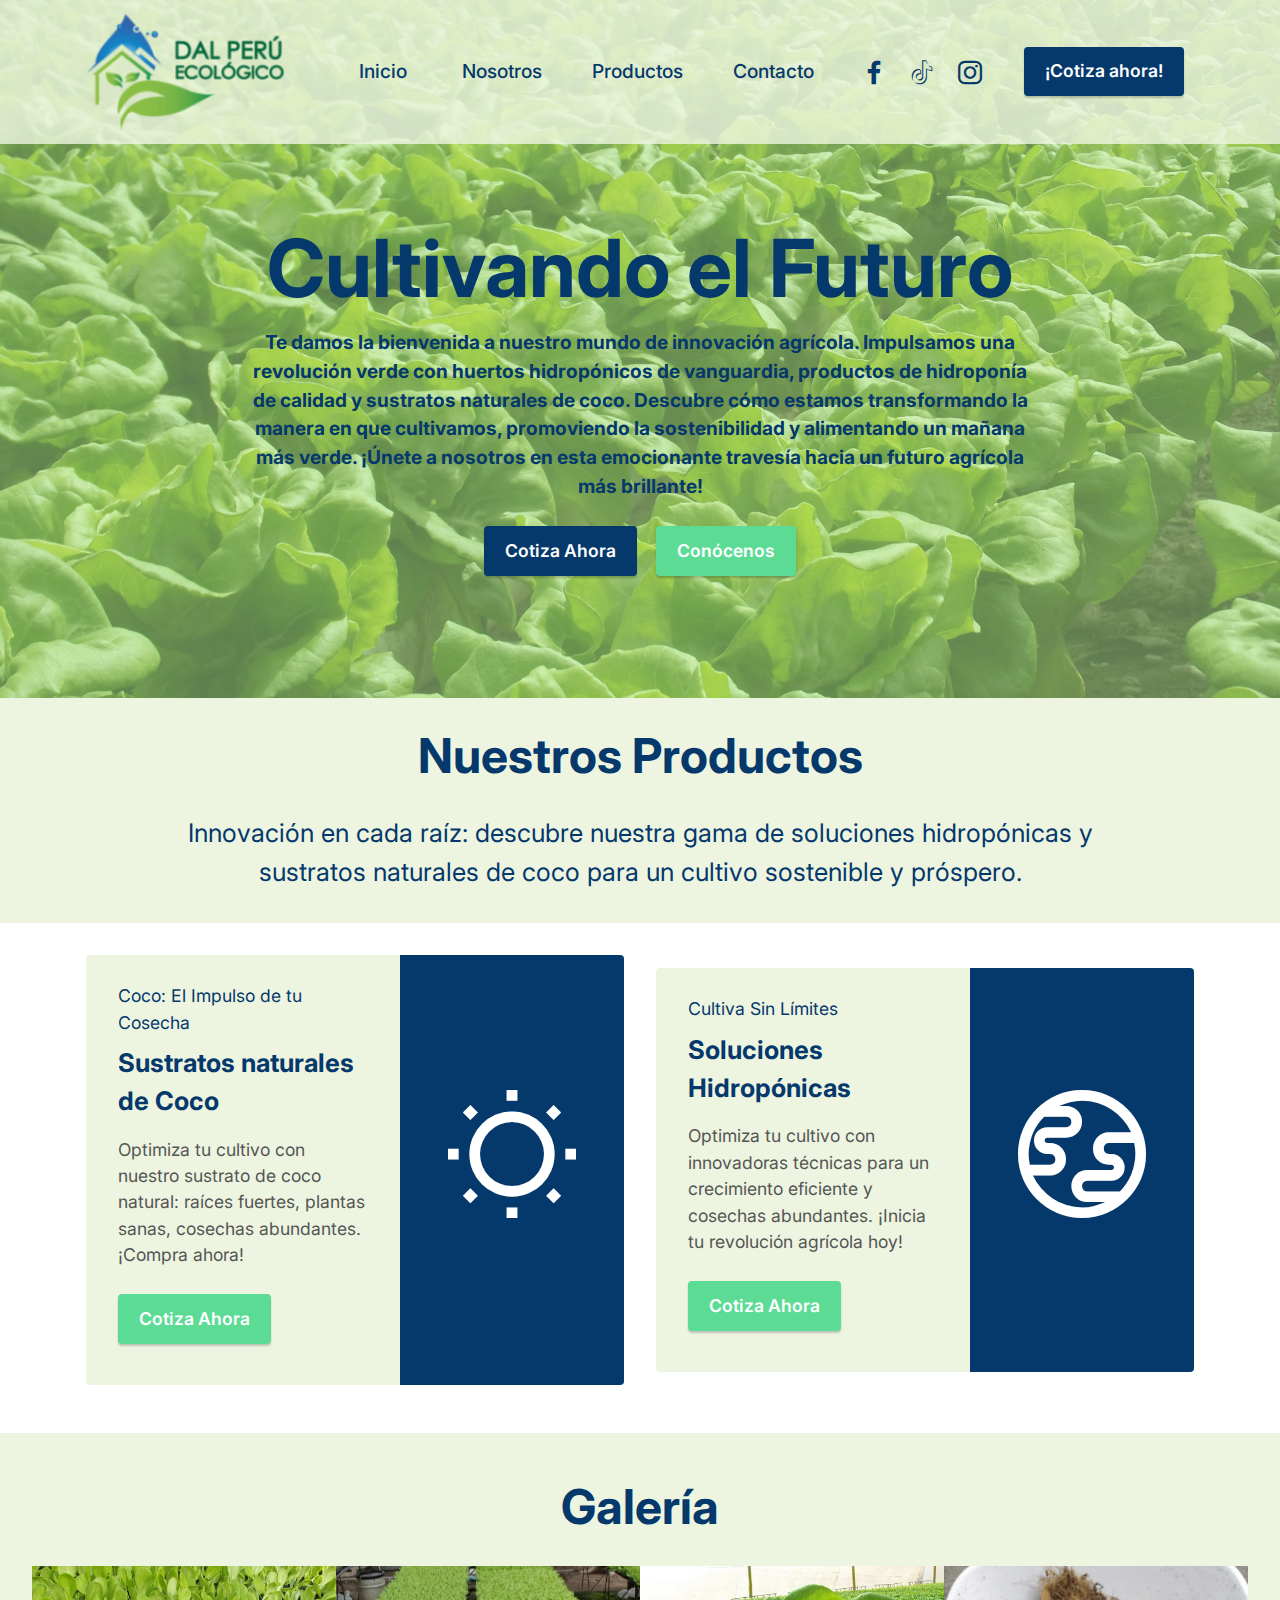
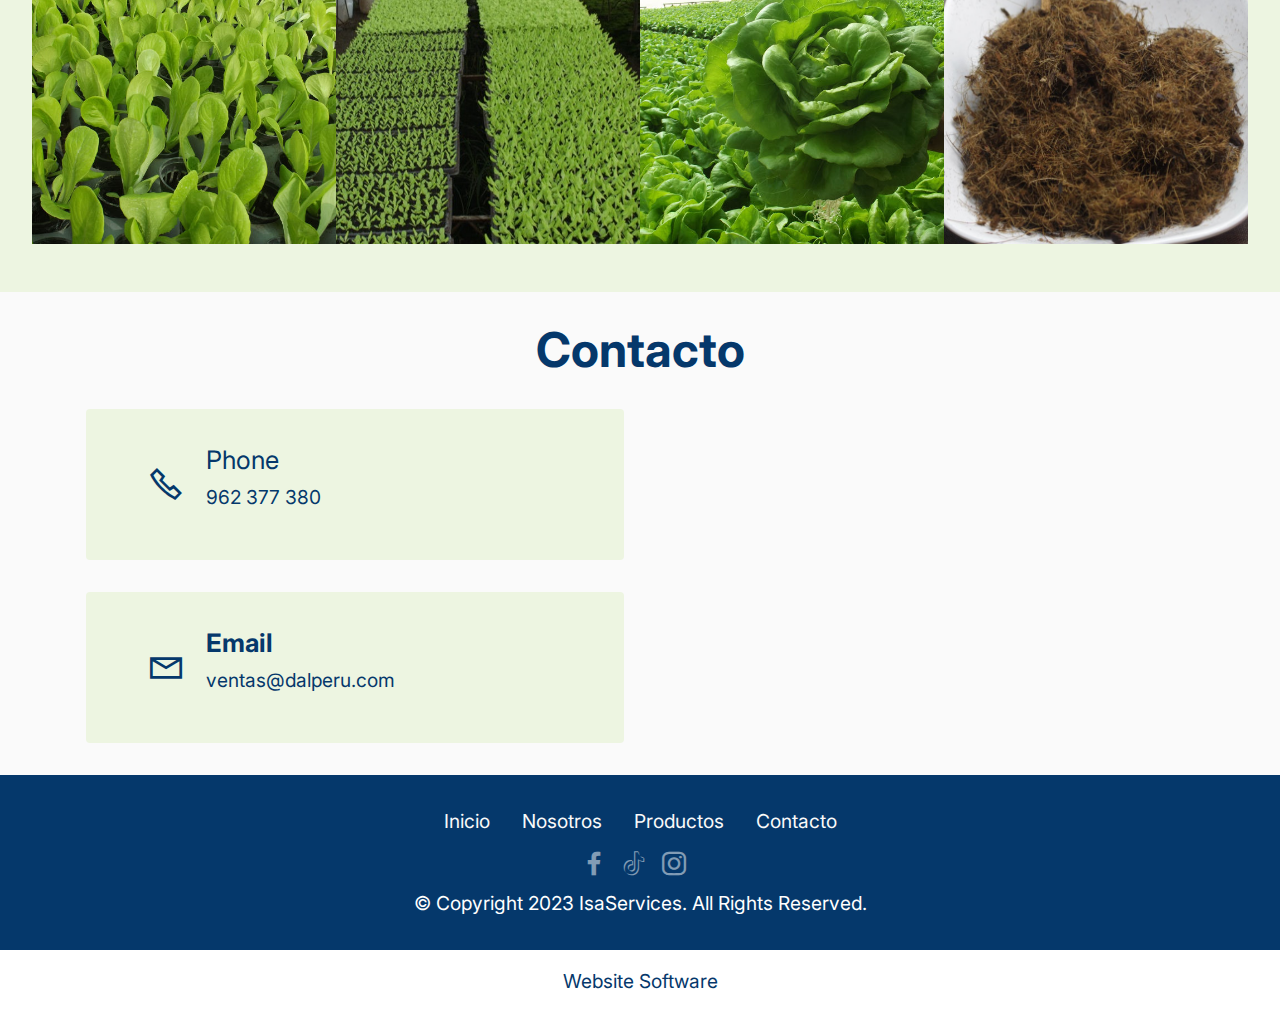
==== commit d7069ff3: "create github pages" ====
--- a/index.html
+++ b/index.html
@@ -75,7 +75,7 @@
 
     
 
-    <div class="mbr-overlay" style="opacity: 0.6; background-color: rgb(176, 232, 152);"></div>
+    <div class="mbr-overlay" style="opacity: 0.5; background-color: rgb(176, 232, 152);"></div>
 
     <div class="container-fluid">
         <div class="row justify-content-center">
@@ -155,8 +155,8 @@
         </div>
         <div class="row mbr-gallery mt-4">
             <div class="col-12 col-md-6 col-lg-3 item gallery-image active">
-                <div class="item-wrapper" data-toggle="modal" data-bs-toggle="modal" data-target="#tRd2rEYrJ2-modal" data-bs-target="#tRd2rEYrJ2-modal">
-                    <img class="w-100" src="assets/images/dscf0221-886x499.jpg" alt="Mobirise Website Builder" data-slide-to="0" data-bs-slide-to="0" data-target="#lb-tRd2rEYrJ2" data-bs-target="#lb-tRd2rEYrJ2">
+                <div class="item-wrapper" data-toggle="modal" data-bs-toggle="modal" data-target="#tRd36upwvS-modal" data-bs-target="#tRd36upwvS-modal">
+                    <img class="w-100" src="assets/images/dscf0221-886x499.jpg" alt="Mobirise Website Builder" data-slide-to="0" data-bs-slide-to="0" data-target="#lb-tRd36upwvS" data-bs-target="#lb-tRd36upwvS">
                     <div class="icon-wrapper">
                         <span class="mobi-mbri mobi-mbri-search mbr-iconfont mbr-iconfont-btn"></span>
                     </div>
@@ -165,16 +165,16 @@
             </div>
             
             <div class="col-12 col-md-6 col-lg-3 item gallery-image">
-                <div class="item-wrapper" data-toggle="modal" data-bs-toggle="modal" data-target="#tRd2rEYrJ2-modal" data-bs-target="#tRd2rEYrJ2-modal">
-                    <img class="w-100" src="assets/images/img-1172-886x591.jpeg" alt="Mobirise Website Builder" data-slide-to="1" data-bs-slide-to="1" data-target="#lb-tRd2rEYrJ2" data-bs-target="#lb-tRd2rEYrJ2">
+                <div class="item-wrapper" data-toggle="modal" data-bs-toggle="modal" data-target="#tRd36upwvS-modal" data-bs-target="#tRd36upwvS-modal">
+                    <img class="w-100" src="assets/images/img-1172-886x591.jpeg" alt="Mobirise Website Builder" data-slide-to="1" data-bs-slide-to="1" data-target="#lb-tRd36upwvS" data-bs-target="#lb-tRd36upwvS">
                     <div class="icon-wrapper">
                         <span class="mobi-mbri mobi-mbri-search mbr-iconfont mbr-iconfont-btn"></span>
                     </div>
                 </div>
                 
             </div><div class="col-12 col-md-6 col-lg-3 item gallery-image">
-                <div class="item-wrapper" data-toggle="modal" data-bs-toggle="modal" data-target="#tRd2rEYrJ2-modal" data-bs-target="#tRd2rEYrJ2-modal">
-                    <img class="w-100" src="assets/images/dscf0159-886x499.jpg" alt="Mobirise Website Builder" data-slide-to="2" data-bs-slide-to="2" data-target="#lb-tRd2rEYrJ2" data-bs-target="#lb-tRd2rEYrJ2">
+                <div class="item-wrapper" data-toggle="modal" data-bs-toggle="modal" data-target="#tRd36upwvS-modal" data-bs-target="#tRd36upwvS-modal">
+                    <img class="w-100" src="assets/images/dscf0159-886x499.jpg" alt="Mobirise Website Builder" data-slide-to="2" data-bs-slide-to="2" data-target="#lb-tRd36upwvS" data-bs-target="#lb-tRd36upwvS">
                     <div class="icon-wrapper">
                         <span class="mobi-mbri mobi-mbri-search mbr-iconfont mbr-iconfont-btn"></span>
                     </div>
@@ -182,8 +182,8 @@
                 
             </div>
             <div class="col-12 col-md-6 col-lg-3 item gallery-image">
-                <div class="item-wrapper" data-toggle="modal" data-bs-toggle="modal" data-target="#tRd2rEYrJ2-modal" data-bs-target="#tRd2rEYrJ2-modal">
-                    <img class="w-100" src="assets/images/img-1732-886x591.jpeg" alt="Mobirise Website Builder" data-slide-to="3" data-bs-slide-to="3" data-target="#lb-tRd2rEYrJ2" data-bs-target="#lb-tRd2rEYrJ2">
+                <div class="item-wrapper" data-toggle="modal" data-bs-toggle="modal" data-target="#tRd36upwvS-modal" data-bs-target="#tRd36upwvS-modal">
+                    <img class="w-100" src="assets/images/img-1732-886x591.jpeg" alt="Mobirise Website Builder" data-slide-to="3" data-bs-slide-to="3" data-target="#lb-tRd36upwvS" data-bs-target="#lb-tRd36upwvS">
                     <div class="icon-wrapper">
                         <span class="mobi-mbri mobi-mbri-search mbr-iconfont mbr-iconfont-btn"></span>
                     </div>
@@ -192,11 +192,11 @@
             </div>
         </div>
 
-        <div class="modal mbr-slider" tabindex="-1" role="dialog" aria-hidden="true" id="tRd2rEYrJ2-modal">
+        <div class="modal mbr-slider" tabindex="-1" role="dialog" aria-hidden="true" id="tRd36upwvS-modal">
             <div class="modal-dialog" role="document">
                 <div class="modal-content">
                     <div class="modal-body">
-                        <div class="carousel slide" id="lb-tRd2rEYrJ2" data-interval="5000" data-bs-interval="5000">
+                        <div class="carousel slide" id="lb-tRd36upwvS" data-interval="5000" data-bs-interval="5000">
                             <div class="carousel-inner">
                                 <div class="carousel-item active">
                                     <img class="d-block w-100" src="assets/images/dscf0221-886x499.jpg" alt="Mobirise Website Builder">
@@ -212,18 +212,18 @@
                                 </div>
                             </div>
                             <ol class="carousel-indicators">
-                                <li data-slide-to="0" data-bs-slide-to="0" class="active" data-target="#lb-tRd2rEYrJ2" data-bs-target="#lb-tRd2rEYrJ2"></li>
-                                <li data-slide-to="1" data-bs-slide-to="1" data-target="#lb-tRd2rEYrJ2" data-bs-target="#lb-tRd2rEYrJ2"></li>
-                                <li data-slide-to="2" data-bs-slide-to="2" data-target="#lb-tRd2rEYrJ2" data-bs-target="#lb-tRd2rEYrJ2"></li>
-                                <li data-slide-to="3" data-bs-slide-to="3" data-target="#lb-tRd2rEYrJ2" data-bs-target="#lb-tRd2rEYrJ2"></li>
+                                <li data-slide-to="0" data-bs-slide-to="0" class="active" data-target="#lb-tRd36upwvS" data-bs-target="#lb-tRd36upwvS"></li>
+                                <li data-slide-to="1" data-bs-slide-to="1" data-target="#lb-tRd36upwvS" data-bs-target="#lb-tRd36upwvS"></li>
+                                <li data-slide-to="2" data-bs-slide-to="2" data-target="#lb-tRd36upwvS" data-bs-target="#lb-tRd36upwvS"></li>
+                                <li data-slide-to="3" data-bs-slide-to="3" data-target="#lb-tRd36upwvS" data-bs-target="#lb-tRd36upwvS"></li>
                             </ol>
                             <a role="button" href="" class="close" data-dismiss="modal" data-bs-dismiss="modal" aria-label="Close">
                             </a>
-                            <a class="carousel-control-prev carousel-control" role="button" data-slide="prev" data-bs-slide="prev" href="#lb-tRd2rEYrJ2">
+                            <a class="carousel-control-prev carousel-control" role="button" data-slide="prev" data-bs-slide="prev" href="#lb-tRd36upwvS">
                                 <span class="mobi-mbri mobi-mbri-arrow-prev" aria-hidden="true"></span>
                                 <span class="sr-only visually-hidden">Previous</span>
                             </a>
-                            <a class="carousel-control-next carousel-control" role="button" data-slide="next" data-bs-slide="next" href="#lb-tRd2rEYrJ2">
+                            <a class="carousel-control-next carousel-control" role="button" data-slide="next" data-bs-slide="next" href="#lb-tRd36upwvS">
                                 <span class="mobi-mbri mobi-mbri-arrow-next" aria-hidden="true"></span>
                                 <span class="sr-only visually-hidden">Next</span>
                             </a>
@@ -273,7 +273,7 @@
                 </div>
             </div>
             <div class="map-wrapper col-12 col-md-6">
-                <div class="google-map"><iframe frameborder="0" style="border:0" src="https://www.google.com/maps/embed/v1/place?key=AIzaSyAtXm0x23nRCgazjDV2Kl3GTHRP411ougQ&amp;q=-12.155229, -76.974332" allowfullscreen=""></iframe></div>
+                <div class="google-map"><iframe frameborder="0" style="border:0" src="https://www.google.com/maps/embed/v1/place?key=AIzaSyDbnCmnHmtigIYiD8jIfeHQv7gW2ANhHD4&amp;q=-12.155229, -76.974332" allowfullscreen=""></iframe></div>
             </div>
         </div>
     </div>
@@ -323,7 +323,7 @@
             </div>
         </div>
     </div>
-</section><section class="display-7" style="padding: 0;align-items: center;justify-content: center;flex-wrap: wrap;    align-content: center;display: flex;position: relative;height: 4rem;"><a href="https://mobiri.se/2886956" style="flex: 1 1;height: 4rem;position: absolute;width: 100%;z-index: 1;"><img alt="" style="height: 4rem;" src="[data-uri]"></a><p style="margin: 0;text-align: center;" class="display-7">&#8204;</p><a style="z-index:1" href="https://mobirise.com/builder/landing-page-builder.html">Landing Page Builder</a></section><script src="assets/bootstrap/js/bootstrap.bundle.min.js"></script>  <script src="assets/smoothscroll/smooth-scroll.js"></script>  <script src="assets/ytplayer/index.js"></script>  <script src="assets/dropdown/js/navbar-dropdown.js"></script>  <script src="assets/theme/js/script.js"></script>  
+</section><section class="display-7" style="padding: 0;align-items: center;justify-content: center;flex-wrap: wrap;    align-content: center;display: flex;position: relative;height: 4rem;"><a href="https://mobiri.se/2886956" style="flex: 1 1;height: 4rem;position: absolute;width: 100%;z-index: 1;"><img alt="" style="height: 4rem;" src="[data-uri]"></a><p style="margin: 0;text-align: center;" class="display-7">&#8204;</p><a style="z-index:1" href="https://mobirise.com"> Website Software</a></section><script src="assets/bootstrap/js/bootstrap.bundle.min.js"></script>  <script src="assets/smoothscroll/smooth-scroll.js"></script>  <script src="assets/ytplayer/index.js"></script>  <script src="assets/dropdown/js/navbar-dropdown.js"></script>  <script src="assets/theme/js/script.js"></script>  
   
   
 </body>
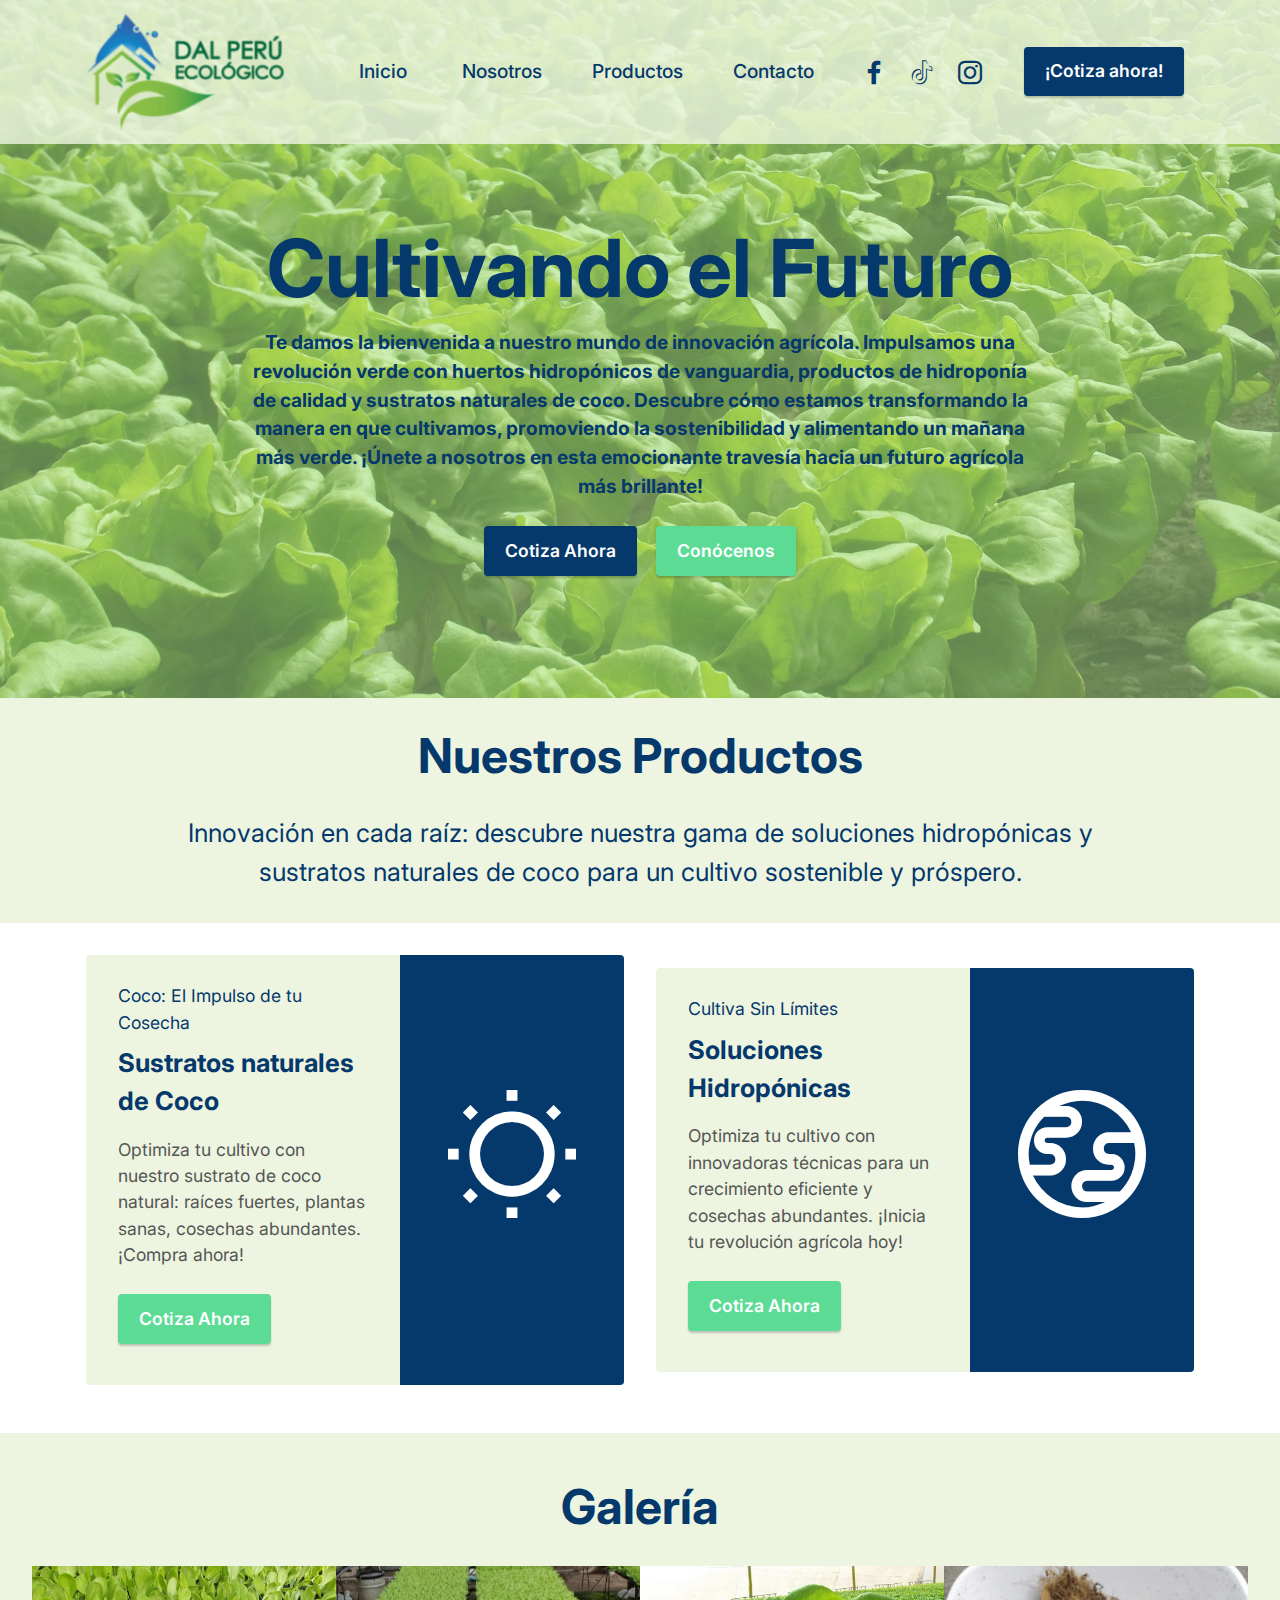
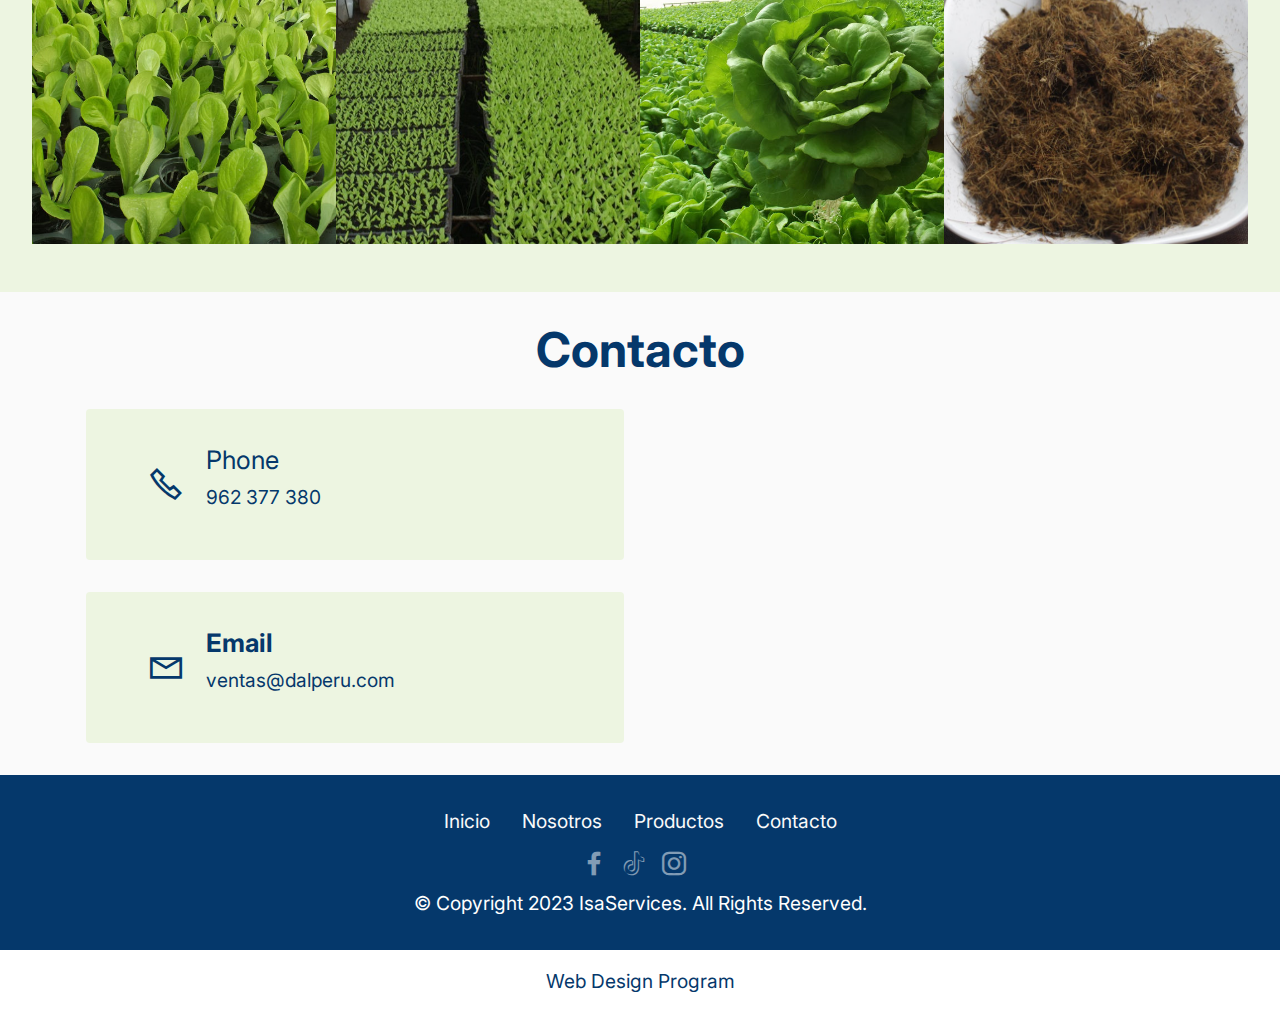
==== commit 21dedb0c: "create github pages" ====
--- a/index.html
+++ b/index.html
@@ -35,7 +35,7 @@
             <div class="navbar-brand">
                 <span class="navbar-logo">
                     <a href="index.html">
-                        <img src="assets/images/logo-sin-fondo-mesa-de-trabajo-1-237x237.png" alt="Mobirise Website Builder" style="height: 7.7rem;">
+                        <img src="assets/images/logo-sin-fondo-mesa-de-trabajo-1-237x237.png" alt="Dal Peru" style="height: 7.7rem;">
                     </a>
                 </span>
                 
@@ -155,8 +155,8 @@
         </div>
         <div class="row mbr-gallery mt-4">
             <div class="col-12 col-md-6 col-lg-3 item gallery-image active">
-                <div class="item-wrapper" data-toggle="modal" data-bs-toggle="modal" data-target="#tRd36upwvS-modal" data-bs-target="#tRd36upwvS-modal">
-                    <img class="w-100" src="assets/images/dscf0221-886x499.jpg" alt="Mobirise Website Builder" data-slide-to="0" data-bs-slide-to="0" data-target="#lb-tRd36upwvS" data-bs-target="#lb-tRd36upwvS">
+                <div class="item-wrapper" data-toggle="modal" data-bs-toggle="modal" data-target="#tSlB8NH8FR-modal" data-bs-target="#tSlB8NH8FR-modal">
+                    <img class="w-100" src="assets/images/dscf0221-886x499.jpg" alt="Mobirise Website Builder" data-slide-to="0" data-bs-slide-to="0" data-target="#lb-tSlB8NH8FR" data-bs-target="#lb-tSlB8NH8FR">
                     <div class="icon-wrapper">
                         <span class="mobi-mbri mobi-mbri-search mbr-iconfont mbr-iconfont-btn"></span>
                     </div>
@@ -165,16 +165,16 @@
             </div>
             
             <div class="col-12 col-md-6 col-lg-3 item gallery-image">
-                <div class="item-wrapper" data-toggle="modal" data-bs-toggle="modal" data-target="#tRd36upwvS-modal" data-bs-target="#tRd36upwvS-modal">
-                    <img class="w-100" src="assets/images/img-1172-886x591.jpeg" alt="Mobirise Website Builder" data-slide-to="1" data-bs-slide-to="1" data-target="#lb-tRd36upwvS" data-bs-target="#lb-tRd36upwvS">
+                <div class="item-wrapper" data-toggle="modal" data-bs-toggle="modal" data-target="#tSlB8NH8FR-modal" data-bs-target="#tSlB8NH8FR-modal">
+                    <img class="w-100" src="assets/images/img-1172-886x591.jpeg" alt="Mobirise Website Builder" data-slide-to="1" data-bs-slide-to="1" data-target="#lb-tSlB8NH8FR" data-bs-target="#lb-tSlB8NH8FR">
                     <div class="icon-wrapper">
                         <span class="mobi-mbri mobi-mbri-search mbr-iconfont mbr-iconfont-btn"></span>
                     </div>
                 </div>
                 
             </div><div class="col-12 col-md-6 col-lg-3 item gallery-image">
-                <div class="item-wrapper" data-toggle="modal" data-bs-toggle="modal" data-target="#tRd36upwvS-modal" data-bs-target="#tRd36upwvS-modal">
-                    <img class="w-100" src="assets/images/dscf0159-886x499.jpg" alt="Mobirise Website Builder" data-slide-to="2" data-bs-slide-to="2" data-target="#lb-tRd36upwvS" data-bs-target="#lb-tRd36upwvS">
+                <div class="item-wrapper" data-toggle="modal" data-bs-toggle="modal" data-target="#tSlB8NH8FR-modal" data-bs-target="#tSlB8NH8FR-modal">
+                    <img class="w-100" src="assets/images/dscf0159-886x499.jpg" alt="Mobirise Website Builder" data-slide-to="2" data-bs-slide-to="2" data-target="#lb-tSlB8NH8FR" data-bs-target="#lb-tSlB8NH8FR">
                     <div class="icon-wrapper">
                         <span class="mobi-mbri mobi-mbri-search mbr-iconfont mbr-iconfont-btn"></span>
                     </div>
@@ -182,8 +182,8 @@
                 
             </div>
             <div class="col-12 col-md-6 col-lg-3 item gallery-image">
-                <div class="item-wrapper" data-toggle="modal" data-bs-toggle="modal" data-target="#tRd36upwvS-modal" data-bs-target="#tRd36upwvS-modal">
-                    <img class="w-100" src="assets/images/img-1732-886x591.jpeg" alt="Mobirise Website Builder" data-slide-to="3" data-bs-slide-to="3" data-target="#lb-tRd36upwvS" data-bs-target="#lb-tRd36upwvS">
+                <div class="item-wrapper" data-toggle="modal" data-bs-toggle="modal" data-target="#tSlB8NH8FR-modal" data-bs-target="#tSlB8NH8FR-modal">
+                    <img class="w-100" src="assets/images/img-1732-886x591.jpeg" alt="Mobirise Website Builder" data-slide-to="3" data-bs-slide-to="3" data-target="#lb-tSlB8NH8FR" data-bs-target="#lb-tSlB8NH8FR">
                     <div class="icon-wrapper">
                         <span class="mobi-mbri mobi-mbri-search mbr-iconfont mbr-iconfont-btn"></span>
                     </div>
@@ -192,11 +192,11 @@
             </div>
         </div>
 
-        <div class="modal mbr-slider" tabindex="-1" role="dialog" aria-hidden="true" id="tRd36upwvS-modal">
+        <div class="modal mbr-slider" tabindex="-1" role="dialog" aria-hidden="true" id="tSlB8NH8FR-modal">
             <div class="modal-dialog" role="document">
                 <div class="modal-content">
                     <div class="modal-body">
-                        <div class="carousel slide" id="lb-tRd36upwvS" data-interval="5000" data-bs-interval="5000">
+                        <div class="carousel slide" id="lb-tSlB8NH8FR" data-interval="5000" data-bs-interval="5000">
                             <div class="carousel-inner">
                                 <div class="carousel-item active">
                                     <img class="d-block w-100" src="assets/images/dscf0221-886x499.jpg" alt="Mobirise Website Builder">
@@ -212,18 +212,18 @@
                                 </div>
                             </div>
                             <ol class="carousel-indicators">
-                                <li data-slide-to="0" data-bs-slide-to="0" class="active" data-target="#lb-tRd36upwvS" data-bs-target="#lb-tRd36upwvS"></li>
-                                <li data-slide-to="1" data-bs-slide-to="1" data-target="#lb-tRd36upwvS" data-bs-target="#lb-tRd36upwvS"></li>
-                                <li data-slide-to="2" data-bs-slide-to="2" data-target="#lb-tRd36upwvS" data-bs-target="#lb-tRd36upwvS"></li>
-                                <li data-slide-to="3" data-bs-slide-to="3" data-target="#lb-tRd36upwvS" data-bs-target="#lb-tRd36upwvS"></li>
+                                <li data-slide-to="0" data-bs-slide-to="0" class="active" data-target="#lb-tSlB8NH8FR" data-bs-target="#lb-tSlB8NH8FR"></li>
+                                <li data-slide-to="1" data-bs-slide-to="1" data-target="#lb-tSlB8NH8FR" data-bs-target="#lb-tSlB8NH8FR"></li>
+                                <li data-slide-to="2" data-bs-slide-to="2" data-target="#lb-tSlB8NH8FR" data-bs-target="#lb-tSlB8NH8FR"></li>
+                                <li data-slide-to="3" data-bs-slide-to="3" data-target="#lb-tSlB8NH8FR" data-bs-target="#lb-tSlB8NH8FR"></li>
                             </ol>
                             <a role="button" href="" class="close" data-dismiss="modal" data-bs-dismiss="modal" aria-label="Close">
                             </a>
-                            <a class="carousel-control-prev carousel-control" role="button" data-slide="prev" data-bs-slide="prev" href="#lb-tRd36upwvS">
+                            <a class="carousel-control-prev carousel-control" role="button" data-slide="prev" data-bs-slide="prev" href="#lb-tSlB8NH8FR">
                                 <span class="mobi-mbri mobi-mbri-arrow-prev" aria-hidden="true"></span>
                                 <span class="sr-only visually-hidden">Previous</span>
                             </a>
-                            <a class="carousel-control-next carousel-control" role="button" data-slide="next" data-bs-slide="next" href="#lb-tRd36upwvS">
+                            <a class="carousel-control-next carousel-control" role="button" data-slide="next" data-bs-slide="next" href="#lb-tSlB8NH8FR">
                                 <span class="mobi-mbri mobi-mbri-arrow-next" aria-hidden="true"></span>
                                 <span class="sr-only visually-hidden">Next</span>
                             </a>
@@ -323,7 +323,7 @@
             </div>
         </div>
     </div>
-</section><section class="display-7" style="padding: 0;align-items: center;justify-content: center;flex-wrap: wrap;    align-content: center;display: flex;position: relative;height: 4rem;"><a href="https://mobiri.se/2886956" style="flex: 1 1;height: 4rem;position: absolute;width: 100%;z-index: 1;"><img alt="" style="height: 4rem;" src="[data-uri]"></a><p style="margin: 0;text-align: center;" class="display-7">&#8204;</p><a style="z-index:1" href="https://mobirise.com"> Website Software</a></section><script src="assets/bootstrap/js/bootstrap.bundle.min.js"></script>  <script src="assets/smoothscroll/smooth-scroll.js"></script>  <script src="assets/ytplayer/index.js"></script>  <script src="assets/dropdown/js/navbar-dropdown.js"></script>  <script src="assets/theme/js/script.js"></script>  
+</section><section class="display-7" style="padding: 0;align-items: center;justify-content: center;flex-wrap: wrap;    align-content: center;display: flex;position: relative;height: 4rem;"><a href="https://mobiri.se/2886956" style="flex: 1 1;height: 4rem;position: absolute;width: 100%;z-index: 1;"><img alt="" style="height: 4rem;" src="[data-uri]"></a><p style="margin: 0;text-align: center;" class="display-7">&#8204;</p><a style="z-index:1" href="https://mobirise.com/builder/web-design-program.html">Web Design Program</a></section><script src="assets/bootstrap/js/bootstrap.bundle.min.js"></script>  <script src="assets/smoothscroll/smooth-scroll.js"></script>  <script src="assets/ytplayer/index.js"></script>  <script src="assets/dropdown/js/navbar-dropdown.js"></script>  <script src="assets/theme/js/script.js"></script>  
   
   
 </body>
--- a/assets/mobirise/css/mbr-additional.css
+++ b/assets/mobirise/css/mbr-additional.css
@@ -812,7 +812,7 @@
 }
 @media (min-width: 992px) {
   .cid-sFAA5oUu2Y .navbar.collapsed.opened:not(.navbar-short) .navbar-collapse {
-    max-height: calc(98.5vh - 7.7rem);
+    max-height: calc(98.5vh - 4.3rem);
   }
 }
 .cid-sFAA5oUu2Y .navbar.collapsed .dropdown-menu .dropdown-submenu {
@@ -1671,7 +1671,7 @@
 }
 @media (min-width: 992px) {
   .cid-sFAA5oUu2Y .navbar.collapsed.opened:not(.navbar-short) .navbar-collapse {
-    max-height: calc(98.5vh - 7.7rem);
+    max-height: calc(98.5vh - 4.3rem);
   }
 }
 .cid-sFAA5oUu2Y .navbar.collapsed .dropdown-menu .dropdown-submenu {
@@ -1996,8 +1996,25 @@
 .cid-tR7KVtXRY5 .media-container-row .row-copirayt p {
   width: 100%;
 }
+.cid-tSlqOa7uBx {
+  padding-top: 7rem;
+  padding-bottom: 0rem;
+  background-color: #ffffff;
+}
+.cid-tSlqOa7uBx .mbr-fallback-image.disabled {
+  display: none;
+}
+.cid-tSlqOa7uBx .mbr-fallback-image {
+  display: block;
+  background-size: cover;
+  background-position: center center;
+  width: 100%;
+  height: 100%;
+  position: absolute;
+  top: 0;
+}
 .cid-tAZLThE5SY {
-  padding-top: 10rem;
+  padding-top: 2rem;
   padding-bottom: 5rem;
   background-color: #fafafa;
 }
@@ -2224,7 +2241,7 @@
 }
 @media (min-width: 992px) {
   .cid-sFAA5oUu2Y .navbar.collapsed.opened:not(.navbar-short) .navbar-collapse {
-    max-height: calc(98.5vh - 7.7rem);
+    max-height: calc(98.5vh - 4.3rem);
   }
 }
 .cid-sFAA5oUu2Y .navbar.collapsed .dropdown-menu .dropdown-submenu {
@@ -3024,3 +3041,1548 @@
 .cid-tR7KVtXRY5 .media-container-row .row-copirayt p {
   width: 100%;
 }
+.cid-tSlABgsZcZ .navbar-dropdown {
+  position: relative !important;
+}
+.cid-tSlABgsZcZ .navbar-dropdown {
+  position: absolute !important;
+}
+.cid-tSlABgsZcZ .dropdown-item:before {
+  font-family: Moririse2 !important;
+  content: "\e966";
+  display: inline-block;
+  width: 0;
+  position: absolute;
+  left: 1rem;
+  top: 0.5rem;
+  margin-right: 0.5rem;
+  line-height: 1;
+  font-size: inherit;
+  vertical-align: middle;
+  text-align: center;
+  overflow: hidden;
+  transform: scale(0, 1);
+  transition: all 0.25s ease-in-out;
+}
+.cid-tSlABgsZcZ .dropdown-menu {
+  padding: 0;
+  border-radius: 4px;
+  box-shadow: 0 1px 3px 0 rgba(0, 0, 0, 0.1);
+}
+.cid-tSlABgsZcZ .dropdown-item {
+  border-bottom: 1px solid #e6e6e6;
+}
+.cid-tSlABgsZcZ .dropdown-item:hover,
+.cid-tSlABgsZcZ .dropdown-item:focus {
+  background: #05386b !important;
+  color: white !important;
+}
+.cid-tSlABgsZcZ .dropdown-item:first-child {
+  border-top-left-radius: 4px;
+  border-top-right-radius: 4px;
+}
+.cid-tSlABgsZcZ .dropdown-item:last-child {
+  border-bottom: none;
+  border-bottom-left-radius: 4px;
+  border-bottom-right-radius: 4px;
+}
+.cid-tSlABgsZcZ .nav-dropdown .link {
+  padding: 0 0.3em !important;
+  margin: 0.667em 1em !important;
+}
+.cid-tSlABgsZcZ .nav-dropdown .link.dropdown-toggle::after {
+  margin-left: 0.5rem;
+  margin-top: 0.2rem;
+}
+.cid-tSlABgsZcZ .nav-link {
+  position: relative;
+}
+.cid-tSlABgsZcZ .container {
+  display: flex;
+  margin: auto;
+}
+.cid-tSlABgsZcZ .iconfont-wrapper {
+  color: #05386b !important;
+  font-size: 1.5rem;
+  padding-right: 0.5rem;
+}
+.cid-tSlABgsZcZ .dropdown-menu,
+.cid-tSlABgsZcZ .navbar.opened {
+  background: #edf5e1 !important;
+}
+.cid-tSlABgsZcZ .nav-item:focus,
+.cid-tSlABgsZcZ .nav-link:focus {
+  outline: none;
+}
+.cid-tSlABgsZcZ .dropdown .dropdown-menu .dropdown-item {
+  width: auto;
+  transition: all 0.25s ease-in-out;
+}
+.cid-tSlABgsZcZ .dropdown .dropdown-menu .dropdown-item::after {
+  right: 0.5rem;
+}
+.cid-tSlABgsZcZ .dropdown .dropdown-menu .dropdown-item .mbr-iconfont {
+  margin-right: 0.5rem;
+  vertical-align: sub;
+}
+.cid-tSlABgsZcZ .dropdown .dropdown-menu .dropdown-item .mbr-iconfont:before {
+  display: inline-block;
+  transform: scale(1, 1);
+  transition: all 0.25s ease-in-out;
+}
+.cid-tSlABgsZcZ .collapsed .dropdown-menu .dropdown-item:before {
+  display: none;
+}
+.cid-tSlABgsZcZ .collapsed .dropdown .dropdown-menu .dropdown-item {
+  padding: 0.235em 1.5em 0.235em 1.5em !important;
+  transition: none;
+  margin: 0 !important;
+}
+.cid-tSlABgsZcZ .navbar {
+  min-height: 70px;
+  transition: all 0.3s;
+  border-bottom: 1px solid transparent;
+  background: rgba(237, 245, 225, 0.8);
+}
+.cid-tSlABgsZcZ .navbar.opened {
+  transition: all 0.3s;
+}
+.cid-tSlABgsZcZ .navbar .dropdown-item {
+  padding: 0.5rem 1.8rem;
+}
+.cid-tSlABgsZcZ .navbar .navbar-logo img {
+  width: auto;
+}
+.cid-tSlABgsZcZ .navbar .navbar-collapse {
+  justify-content: flex-end;
+  z-index: 1;
+}
+.cid-tSlABgsZcZ .navbar.collapsed {
+  justify-content: center;
+}
+.cid-tSlABgsZcZ .navbar.collapsed .nav-item .nav-link::before {
+  display: none;
+}
+.cid-tSlABgsZcZ .navbar.collapsed.opened .dropdown-menu {
+  top: 0;
+}
+@media (min-width: 992px) {
+  .cid-tSlABgsZcZ .navbar.collapsed.opened:not(.navbar-short) .navbar-collapse {
+    max-height: calc(98.5vh - 4.3rem);
+  }
+}
+.cid-tSlABgsZcZ .navbar.collapsed .dropdown-menu .dropdown-submenu {
+  left: 0 !important;
+}
+.cid-tSlABgsZcZ .navbar.collapsed .dropdown-menu .dropdown-item:after {
+  right: auto;
+}
+.cid-tSlABgsZcZ .navbar.collapsed .dropdown-menu .dropdown-toggle[data-toggle="dropdown-submenu"]:after {
+  margin-left: 0.5rem;
+  margin-top: 0.2rem;
+  border-top: 0.35em solid;
+  border-right: 0.35em solid transparent;
+  border-left: 0.35em solid transparent;
+  border-bottom: 0;
+  top: 41%;
+}
+.cid-tSlABgsZcZ .navbar.collapsed ul.navbar-nav li {
+  margin: auto;
+}
+.cid-tSlABgsZcZ .navbar.collapsed .dropdown-menu .dropdown-item {
+  padding: 0.25rem 1.5rem;
+  text-align: center;
+}
+.cid-tSlABgsZcZ .navbar.collapsed .icons-menu {
+  padding-left: 0;
+  padding-right: 0;
+  padding-top: 0.5rem;
+  padding-bottom: 0.5rem;
+}
+@media (max-width: 991px) {
+  .cid-tSlABgsZcZ .navbar .nav-item .nav-link::before {
+    display: none;
+  }
+  .cid-tSlABgsZcZ .navbar.opened .dropdown-menu {
+    top: 0;
+  }
+  .cid-tSlABgsZcZ .navbar .dropdown-menu .dropdown-submenu {
+    left: 0 !important;
+  }
+  .cid-tSlABgsZcZ .navbar .dropdown-menu .dropdown-item:after {
+    right: auto;
+  }
+  .cid-tSlABgsZcZ .navbar .dropdown-menu .dropdown-toggle[data-toggle="dropdown-submenu"]:after {
+    margin-left: 0.5rem;
+    margin-top: 0.2rem;
+    border-top: 0.35em solid;
+    border-right: 0.35em solid transparent;
+    border-left: 0.35em solid transparent;
+    border-bottom: 0;
+    top: 40%;
+  }
+  .cid-tSlABgsZcZ .navbar .navbar-logo img {
+    height: 3rem !important;
+  }
+  .cid-tSlABgsZcZ .navbar ul.navbar-nav li {
+    margin: auto;
+  }
+  .cid-tSlABgsZcZ .navbar .dropdown-menu .dropdown-item {
+    padding: 0.25rem 1.5rem !important;
+    text-align: center;
+  }
+  .cid-tSlABgsZcZ .navbar .navbar-brand {
+    flex-shrink: initial;
+    flex-basis: auto;
+    word-break: break-word;
+    padding-right: 2rem;
+  }
+  .cid-tSlABgsZcZ .navbar .navbar-toggler {
+    flex-basis: auto;
+  }
+  .cid-tSlABgsZcZ .navbar .icons-menu {
+    padding-left: 0;
+    padding-top: 0.5rem;
+    padding-bottom: 0.5rem;
+  }
+}
+.cid-tSlABgsZcZ .navbar.navbar-short {
+  min-height: 60px;
+}
+.cid-tSlABgsZcZ .navbar.navbar-short .navbar-logo img {
+  height: 2.5rem !important;
+}
+.cid-tSlABgsZcZ .navbar.navbar-short .navbar-brand {
+  min-height: 60px;
+  padding: 0;
+}
+.cid-tSlABgsZcZ .navbar-brand {
+  min-height: 70px;
+  flex-shrink: 0;
+  align-items: center;
+  margin-right: 0;
+  padding: 10px 0;
+  transition: all 0.3s;
+  word-break: break-word;
+  z-index: 1;
+}
+.cid-tSlABgsZcZ .navbar-brand .navbar-caption {
+  line-height: inherit !important;
+}
+.cid-tSlABgsZcZ .navbar-brand .navbar-logo a {
+  outline: none;
+}
+.cid-tSlABgsZcZ .dropdown-item.active,
+.cid-tSlABgsZcZ .dropdown-item:active {
+  background-color: transparent;
+}
+.cid-tSlABgsZcZ .navbar-expand-lg .navbar-nav .nav-link {
+  padding: 0;
+}
+.cid-tSlABgsZcZ .nav-dropdown .link.dropdown-toggle {
+  margin-right: 1.667em;
+}
+.cid-tSlABgsZcZ .nav-dropdown .link.dropdown-toggle[aria-expanded="true"] {
+  margin-right: 0;
+  padding: 0.667em 1.667em;
+}
+.cid-tSlABgsZcZ .navbar.navbar-expand-lg .dropdown .dropdown-menu {
+  background: #edf5e1;
+}
+.cid-tSlABgsZcZ .navbar.navbar-expand-lg .dropdown .dropdown-menu .dropdown-submenu {
+  margin: 0;
+  left: 100%;
+}
+.cid-tSlABgsZcZ .navbar .dropdown.open > .dropdown-menu {
+  display: block;
+}
+.cid-tSlABgsZcZ ul.navbar-nav {
+  flex-wrap: wrap;
+}
+.cid-tSlABgsZcZ .navbar-buttons {
+  text-align: center;
+  min-width: 170px;
+}
+.cid-tSlABgsZcZ button.navbar-toggler {
+  outline: none;
+  width: 31px;
+  height: 20px;
+  cursor: pointer;
+  transition: all 0.2s;
+  position: relative;
+  align-self: center;
+}
+.cid-tSlABgsZcZ button.navbar-toggler .hamburger span {
+  position: absolute;
+  right: 0;
+  width: 30px;
+  height: 2px;
+  border-right: 5px;
+  background-color: #05386b;
+}
+.cid-tSlABgsZcZ button.navbar-toggler .hamburger span:nth-child(1) {
+  top: 0;
+  transition: all 0.2s;
+}
+.cid-tSlABgsZcZ button.navbar-toggler .hamburger span:nth-child(2) {
+  top: 8px;
+  transition: all 0.15s;
+}
+.cid-tSlABgsZcZ button.navbar-toggler .hamburger span:nth-child(3) {
+  top: 8px;
+  transition: all 0.15s;
+}
+.cid-tSlABgsZcZ button.navbar-toggler .hamburger span:nth-child(4) {
+  top: 16px;
+  transition: all 0.2s;
+}
+.cid-tSlABgsZcZ nav.opened .hamburger span:nth-child(1) {
+  top: 8px;
+  width: 0;
+  opacity: 0;
+  right: 50%;
+  transition: all 0.2s;
+}
+.cid-tSlABgsZcZ nav.opened .hamburger span:nth-child(2) {
+  transform: rotate(45deg);
+  transition: all 0.25s;
+}
+.cid-tSlABgsZcZ nav.opened .hamburger span:nth-child(3) {
+  transform: rotate(-45deg);
+  transition: all 0.25s;
+}
+.cid-tSlABgsZcZ nav.opened .hamburger span:nth-child(4) {
+  top: 8px;
+  width: 0;
+  opacity: 0;
+  right: 50%;
+  transition: all 0.2s;
+}
+.cid-tSlABgsZcZ .navbar-dropdown {
+  padding: 0 1rem;
+}
+.cid-tSlABgsZcZ a.nav-link {
+  display: flex;
+  align-items: center;
+  justify-content: center;
+}
+.cid-tSlABgsZcZ .icons-menu {
+  flex-wrap: nowrap;
+  display: flex;
+  justify-content: center;
+  padding-left: 1rem;
+  padding-right: 1rem;
+  padding-top: 0.3rem;
+  text-align: center;
+}
+@media screen and (-ms-high-contrast: active), (-ms-high-contrast: none) {
+  .cid-tSlABgsZcZ .navbar {
+    height: 70px;
+  }
+  .cid-tSlABgsZcZ .navbar.opened {
+    height: auto;
+  }
+  .cid-tSlABgsZcZ .nav-item .nav-link:hover::before {
+    width: 175%;
+    max-width: calc(100% + 2rem);
+    left: -1rem;
+  }
+}
+.cid-tSlABiWDcj {
+  padding-top: 7rem;
+  padding-bottom: 0rem;
+  background-color: #ffffff;
+}
+.cid-tSlABiWDcj .mbr-fallback-image.disabled {
+  display: none;
+}
+.cid-tSlABiWDcj .mbr-fallback-image {
+  display: block;
+  background-size: cover;
+  background-position: center center;
+  width: 100%;
+  height: 100%;
+  position: absolute;
+  top: 0;
+}
+.cid-tSlABkGL70 {
+  padding-top: 0rem;
+  padding-bottom: 0rem;
+  background-color: #ffffff;
+}
+.cid-tSlABlAfd7 {
+  padding-top: 1rem;
+  padding-bottom: 3rem;
+  background-color: #ffffff;
+}
+.cid-tSlABlAfd7 .mbr-fallback-image.disabled {
+  display: none;
+}
+.cid-tSlABlAfd7 .mbr-fallback-image {
+  display: block;
+  background-size: cover;
+  background-position: center center;
+  width: 100%;
+  height: 100%;
+  position: absolute;
+  top: 0;
+}
+.cid-tSlABlAfd7 .video-wrapper iframe {
+  width: 100%;
+}
+.cid-tSlABlAfd7 .mbr-section-title,
+.cid-tSlABlAfd7 .mbr-description {
+  text-align: center;
+}
+@media (min-width: 992px) {
+  .cid-tSlABlAfd7 .text-wrapper {
+    padding: 2rem;
+  }
+}
+.cid-tSlABn7eL6 {
+  padding-top: 3rem;
+  padding-bottom: 2rem;
+  background-color: #ffffff;
+}
+.cid-tSlABn7eL6 .line {
+  background-color: #6592e6;
+  align: center;
+  height: 2px;
+  margin: 0 auto;
+}
+.cid-tSlABo8zYW {
+  padding-top: 3rem;
+  padding-bottom: 3rem;
+  background-color: #ffffff;
+}
+.cid-tSlABo8zYW .mbr-fallback-image.disabled {
+  display: none;
+}
+.cid-tSlABo8zYW .mbr-fallback-image {
+  display: block;
+  background-size: cover;
+  background-position: center center;
+  width: 100%;
+  height: 100%;
+  position: absolute;
+  top: 0;
+}
+.cid-tSlABo8zYW .card-wrapper {
+  padding-right: 2rem;
+}
+@media (max-width: 992px) {
+  .cid-tSlABo8zYW .card {
+    margin-bottom: 2rem!important;
+  }
+  .cid-tSlABo8zYW .card-wrapper {
+    padding: 0 1rem;
+  }
+}
+@media (max-width: 767px) {
+  .cid-tSlABo8zYW .link-wrap {
+    align-items: center;
+  }
+}
+.cid-tSlABo8zYW .image-wrapper img {
+  width: 100%;
+  object-fit: cover;
+}
+.cid-tSlABpJjSY {
+  padding-top: 2rem;
+  padding-bottom: 2rem;
+  background-color: #05386b;
+}
+.cid-tSlABpJjSY .row-links {
+  width: 100%;
+  justify-content: center;
+}
+.cid-tSlABpJjSY .social-row {
+  width: 100%;
+  justify-content: center;
+}
+.cid-tSlABpJjSY .media-container-row {
+  flex-direction: column;
+  justify-content: center;
+  align-items: center;
+}
+.cid-tSlABpJjSY .media-container-row .foot-menu {
+  list-style: none;
+  display: flex;
+  justify-content: center;
+  flex-wrap: wrap;
+  padding: 0;
+  margin-bottom: 0;
+}
+.cid-tSlABpJjSY .media-container-row .foot-menu li {
+  padding: 0 1rem 1rem 1rem;
+}
+.cid-tSlABpJjSY .media-container-row .foot-menu li p {
+  margin: 0;
+}
+.cid-tSlABpJjSY .media-container-row .social-list {
+  width: auto;
+  padding-left: 0;
+  margin-bottom: 0;
+  list-style: none;
+  display: flex;
+  flex-wrap: wrap;
+  justify-content: flex-end;
+}
+.cid-tSlABpJjSY .media-container-row .social-list .mbr-iconfont-social {
+  font-size: 1.5rem;
+  color: #ffffff;
+}
+.cid-tSlABpJjSY .media-container-row .social-list .soc-item {
+  margin: 0 .5rem;
+}
+.cid-tSlABpJjSY .media-container-row .social-list a {
+  margin: 0;
+  opacity: .5;
+  transition: .2s linear;
+}
+.cid-tSlABpJjSY .media-container-row .social-list a:hover {
+  opacity: 1;
+}
+@media (max-width: 767px) {
+  .cid-tSlABpJjSY .media-container-row .social-list {
+    -webkit-justify-content: center;
+    justify-content: center;
+  }
+}
+.cid-tSlABpJjSY .media-container-row .row-copirayt {
+  word-break: break-word;
+  width: 100%;
+}
+.cid-tSlABpJjSY .media-container-row .row-copirayt p {
+  width: 100%;
+}
+.cid-tSlAECSCVn .navbar-dropdown {
+  position: relative !important;
+}
+.cid-tSlAECSCVn .navbar-dropdown {
+  position: absolute !important;
+}
+.cid-tSlAECSCVn .dropdown-item:before {
+  font-family: Moririse2 !important;
+  content: "\e966";
+  display: inline-block;
+  width: 0;
+  position: absolute;
+  left: 1rem;
+  top: 0.5rem;
+  margin-right: 0.5rem;
+  line-height: 1;
+  font-size: inherit;
+  vertical-align: middle;
+  text-align: center;
+  overflow: hidden;
+  transform: scale(0, 1);
+  transition: all 0.25s ease-in-out;
+}
+.cid-tSlAECSCVn .dropdown-menu {
+  padding: 0;
+  border-radius: 4px;
+  box-shadow: 0 1px 3px 0 rgba(0, 0, 0, 0.1);
+}
+.cid-tSlAECSCVn .dropdown-item {
+  border-bottom: 1px solid #e6e6e6;
+}
+.cid-tSlAECSCVn .dropdown-item:hover,
+.cid-tSlAECSCVn .dropdown-item:focus {
+  background: #05386b !important;
+  color: white !important;
+}
+.cid-tSlAECSCVn .dropdown-item:first-child {
+  border-top-left-radius: 4px;
+  border-top-right-radius: 4px;
+}
+.cid-tSlAECSCVn .dropdown-item:last-child {
+  border-bottom: none;
+  border-bottom-left-radius: 4px;
+  border-bottom-right-radius: 4px;
+}
+.cid-tSlAECSCVn .nav-dropdown .link {
+  padding: 0 0.3em !important;
+  margin: 0.667em 1em !important;
+}
+.cid-tSlAECSCVn .nav-dropdown .link.dropdown-toggle::after {
+  margin-left: 0.5rem;
+  margin-top: 0.2rem;
+}
+.cid-tSlAECSCVn .nav-link {
+  position: relative;
+}
+.cid-tSlAECSCVn .container {
+  display: flex;
+  margin: auto;
+}
+.cid-tSlAECSCVn .iconfont-wrapper {
+  color: #05386b !important;
+  font-size: 1.5rem;
+  padding-right: 0.5rem;
+}
+.cid-tSlAECSCVn .dropdown-menu,
+.cid-tSlAECSCVn .navbar.opened {
+  background: #edf5e1 !important;
+}
+.cid-tSlAECSCVn .nav-item:focus,
+.cid-tSlAECSCVn .nav-link:focus {
+  outline: none;
+}
+.cid-tSlAECSCVn .dropdown .dropdown-menu .dropdown-item {
+  width: auto;
+  transition: all 0.25s ease-in-out;
+}
+.cid-tSlAECSCVn .dropdown .dropdown-menu .dropdown-item::after {
+  right: 0.5rem;
+}
+.cid-tSlAECSCVn .dropdown .dropdown-menu .dropdown-item .mbr-iconfont {
+  margin-right: 0.5rem;
+  vertical-align: sub;
+}
+.cid-tSlAECSCVn .dropdown .dropdown-menu .dropdown-item .mbr-iconfont:before {
+  display: inline-block;
+  transform: scale(1, 1);
+  transition: all 0.25s ease-in-out;
+}
+.cid-tSlAECSCVn .collapsed .dropdown-menu .dropdown-item:before {
+  display: none;
+}
+.cid-tSlAECSCVn .collapsed .dropdown .dropdown-menu .dropdown-item {
+  padding: 0.235em 1.5em 0.235em 1.5em !important;
+  transition: none;
+  margin: 0 !important;
+}
+.cid-tSlAECSCVn .navbar {
+  min-height: 70px;
+  transition: all 0.3s;
+  border-bottom: 1px solid transparent;
+  background: rgba(237, 245, 225, 0.8);
+}
+.cid-tSlAECSCVn .navbar.opened {
+  transition: all 0.3s;
+}
+.cid-tSlAECSCVn .navbar .dropdown-item {
+  padding: 0.5rem 1.8rem;
+}
+.cid-tSlAECSCVn .navbar .navbar-logo img {
+  width: auto;
+}
+.cid-tSlAECSCVn .navbar .navbar-collapse {
+  justify-content: flex-end;
+  z-index: 1;
+}
+.cid-tSlAECSCVn .navbar.collapsed {
+  justify-content: center;
+}
+.cid-tSlAECSCVn .navbar.collapsed .nav-item .nav-link::before {
+  display: none;
+}
+.cid-tSlAECSCVn .navbar.collapsed.opened .dropdown-menu {
+  top: 0;
+}
+@media (min-width: 992px) {
+  .cid-tSlAECSCVn .navbar.collapsed.opened:not(.navbar-short) .navbar-collapse {
+    max-height: calc(98.5vh - 4.3rem);
+  }
+}
+.cid-tSlAECSCVn .navbar.collapsed .dropdown-menu .dropdown-submenu {
+  left: 0 !important;
+}
+.cid-tSlAECSCVn .navbar.collapsed .dropdown-menu .dropdown-item:after {
+  right: auto;
+}
+.cid-tSlAECSCVn .navbar.collapsed .dropdown-menu .dropdown-toggle[data-toggle="dropdown-submenu"]:after {
+  margin-left: 0.5rem;
+  margin-top: 0.2rem;
+  border-top: 0.35em solid;
+  border-right: 0.35em solid transparent;
+  border-left: 0.35em solid transparent;
+  border-bottom: 0;
+  top: 41%;
+}
+.cid-tSlAECSCVn .navbar.collapsed ul.navbar-nav li {
+  margin: auto;
+}
+.cid-tSlAECSCVn .navbar.collapsed .dropdown-menu .dropdown-item {
+  padding: 0.25rem 1.5rem;
+  text-align: center;
+}
+.cid-tSlAECSCVn .navbar.collapsed .icons-menu {
+  padding-left: 0;
+  padding-right: 0;
+  padding-top: 0.5rem;
+  padding-bottom: 0.5rem;
+}
+@media (max-width: 991px) {
+  .cid-tSlAECSCVn .navbar .nav-item .nav-link::before {
+    display: none;
+  }
+  .cid-tSlAECSCVn .navbar.opened .dropdown-menu {
+    top: 0;
+  }
+  .cid-tSlAECSCVn .navbar .dropdown-menu .dropdown-submenu {
+    left: 0 !important;
+  }
+  .cid-tSlAECSCVn .navbar .dropdown-menu .dropdown-item:after {
+    right: auto;
+  }
+  .cid-tSlAECSCVn .navbar .dropdown-menu .dropdown-toggle[data-toggle="dropdown-submenu"]:after {
+    margin-left: 0.5rem;
+    margin-top: 0.2rem;
+    border-top: 0.35em solid;
+    border-right: 0.35em solid transparent;
+    border-left: 0.35em solid transparent;
+    border-bottom: 0;
+    top: 40%;
+  }
+  .cid-tSlAECSCVn .navbar .navbar-logo img {
+    height: 3rem !important;
+  }
+  .cid-tSlAECSCVn .navbar ul.navbar-nav li {
+    margin: auto;
+  }
+  .cid-tSlAECSCVn .navbar .dropdown-menu .dropdown-item {
+    padding: 0.25rem 1.5rem !important;
+    text-align: center;
+  }
+  .cid-tSlAECSCVn .navbar .navbar-brand {
+    flex-shrink: initial;
+    flex-basis: auto;
+    word-break: break-word;
+    padding-right: 2rem;
+  }
+  .cid-tSlAECSCVn .navbar .navbar-toggler {
+    flex-basis: auto;
+  }
+  .cid-tSlAECSCVn .navbar .icons-menu {
+    padding-left: 0;
+    padding-top: 0.5rem;
+    padding-bottom: 0.5rem;
+  }
+}
+.cid-tSlAECSCVn .navbar.navbar-short {
+  min-height: 60px;
+}
+.cid-tSlAECSCVn .navbar.navbar-short .navbar-logo img {
+  height: 2.5rem !important;
+}
+.cid-tSlAECSCVn .navbar.navbar-short .navbar-brand {
+  min-height: 60px;
+  padding: 0;
+}
+.cid-tSlAECSCVn .navbar-brand {
+  min-height: 70px;
+  flex-shrink: 0;
+  align-items: center;
+  margin-right: 0;
+  padding: 10px 0;
+  transition: all 0.3s;
+  word-break: break-word;
+  z-index: 1;
+}
+.cid-tSlAECSCVn .navbar-brand .navbar-caption {
+  line-height: inherit !important;
+}
+.cid-tSlAECSCVn .navbar-brand .navbar-logo a {
+  outline: none;
+}
+.cid-tSlAECSCVn .dropdown-item.active,
+.cid-tSlAECSCVn .dropdown-item:active {
+  background-color: transparent;
+}
+.cid-tSlAECSCVn .navbar-expand-lg .navbar-nav .nav-link {
+  padding: 0;
+}
+.cid-tSlAECSCVn .nav-dropdown .link.dropdown-toggle {
+  margin-right: 1.667em;
+}
+.cid-tSlAECSCVn .nav-dropdown .link.dropdown-toggle[aria-expanded="true"] {
+  margin-right: 0;
+  padding: 0.667em 1.667em;
+}
+.cid-tSlAECSCVn .navbar.navbar-expand-lg .dropdown .dropdown-menu {
+  background: #edf5e1;
+}
+.cid-tSlAECSCVn .navbar.navbar-expand-lg .dropdown .dropdown-menu .dropdown-submenu {
+  margin: 0;
+  left: 100%;
+}
+.cid-tSlAECSCVn .navbar .dropdown.open > .dropdown-menu {
+  display: block;
+}
+.cid-tSlAECSCVn ul.navbar-nav {
+  flex-wrap: wrap;
+}
+.cid-tSlAECSCVn .navbar-buttons {
+  text-align: center;
+  min-width: 170px;
+}
+.cid-tSlAECSCVn button.navbar-toggler {
+  outline: none;
+  width: 31px;
+  height: 20px;
+  cursor: pointer;
+  transition: all 0.2s;
+  position: relative;
+  align-self: center;
+}
+.cid-tSlAECSCVn button.navbar-toggler .hamburger span {
+  position: absolute;
+  right: 0;
+  width: 30px;
+  height: 2px;
+  border-right: 5px;
+  background-color: #05386b;
+}
+.cid-tSlAECSCVn button.navbar-toggler .hamburger span:nth-child(1) {
+  top: 0;
+  transition: all 0.2s;
+}
+.cid-tSlAECSCVn button.navbar-toggler .hamburger span:nth-child(2) {
+  top: 8px;
+  transition: all 0.15s;
+}
+.cid-tSlAECSCVn button.navbar-toggler .hamburger span:nth-child(3) {
+  top: 8px;
+  transition: all 0.15s;
+}
+.cid-tSlAECSCVn button.navbar-toggler .hamburger span:nth-child(4) {
+  top: 16px;
+  transition: all 0.2s;
+}
+.cid-tSlAECSCVn nav.opened .hamburger span:nth-child(1) {
+  top: 8px;
+  width: 0;
+  opacity: 0;
+  right: 50%;
+  transition: all 0.2s;
+}
+.cid-tSlAECSCVn nav.opened .hamburger span:nth-child(2) {
+  transform: rotate(45deg);
+  transition: all 0.25s;
+}
+.cid-tSlAECSCVn nav.opened .hamburger span:nth-child(3) {
+  transform: rotate(-45deg);
+  transition: all 0.25s;
+}
+.cid-tSlAECSCVn nav.opened .hamburger span:nth-child(4) {
+  top: 8px;
+  width: 0;
+  opacity: 0;
+  right: 50%;
+  transition: all 0.2s;
+}
+.cid-tSlAECSCVn .navbar-dropdown {
+  padding: 0 1rem;
+}
+.cid-tSlAECSCVn a.nav-link {
+  display: flex;
+  align-items: center;
+  justify-content: center;
+}
+.cid-tSlAECSCVn .icons-menu {
+  flex-wrap: nowrap;
+  display: flex;
+  justify-content: center;
+  padding-left: 1rem;
+  padding-right: 1rem;
+  padding-top: 0.3rem;
+  text-align: center;
+}
+@media screen and (-ms-high-contrast: active), (-ms-high-contrast: none) {
+  .cid-tSlAECSCVn .navbar {
+    height: 70px;
+  }
+  .cid-tSlAECSCVn .navbar.opened {
+    height: auto;
+  }
+  .cid-tSlAECSCVn .nav-item .nav-link:hover::before {
+    width: 175%;
+    max-width: calc(100% + 2rem);
+    left: -1rem;
+  }
+}
+.cid-tSlAEFfnxc {
+  padding-top: 7rem;
+  padding-bottom: 0rem;
+  background-color: #ffffff;
+}
+.cid-tSlAEFfnxc .mbr-fallback-image.disabled {
+  display: none;
+}
+.cid-tSlAEFfnxc .mbr-fallback-image {
+  display: block;
+  background-size: cover;
+  background-position: center center;
+  width: 100%;
+  height: 100%;
+  position: absolute;
+  top: 0;
+}
+.cid-tSlAEGzTNx {
+  padding-top: 0rem;
+  padding-bottom: 0rem;
+  background-color: #ffffff;
+}
+.cid-tSlAEHxI1N {
+  padding-top: 1rem;
+  padding-bottom: 3rem;
+  background-color: #ffffff;
+}
+.cid-tSlAEHxI1N .mbr-fallback-image.disabled {
+  display: none;
+}
+.cid-tSlAEHxI1N .mbr-fallback-image {
+  display: block;
+  background-size: cover;
+  background-position: center center;
+  width: 100%;
+  height: 100%;
+  position: absolute;
+  top: 0;
+}
+.cid-tSlAEHxI1N .video-wrapper iframe {
+  width: 100%;
+}
+.cid-tSlAEHxI1N .mbr-section-title,
+.cid-tSlAEHxI1N .mbr-description {
+  text-align: center;
+}
+@media (min-width: 992px) {
+  .cid-tSlAEHxI1N .text-wrapper {
+    padding: 2rem;
+  }
+}
+.cid-tSlAEJekkZ {
+  padding-top: 3rem;
+  padding-bottom: 2rem;
+  background-color: #ffffff;
+}
+.cid-tSlAEJekkZ .line {
+  background-color: #6592e6;
+  align: center;
+  height: 2px;
+  margin: 0 auto;
+}
+.cid-tSlAEKeVGc {
+  padding-top: 3rem;
+  padding-bottom: 3rem;
+  background-color: #ffffff;
+}
+.cid-tSlAEKeVGc .mbr-fallback-image.disabled {
+  display: none;
+}
+.cid-tSlAEKeVGc .mbr-fallback-image {
+  display: block;
+  background-size: cover;
+  background-position: center center;
+  width: 100%;
+  height: 100%;
+  position: absolute;
+  top: 0;
+}
+.cid-tSlAEKeVGc .card-wrapper {
+  padding-right: 2rem;
+}
+@media (max-width: 992px) {
+  .cid-tSlAEKeVGc .card {
+    margin-bottom: 2rem!important;
+  }
+  .cid-tSlAEKeVGc .card-wrapper {
+    padding: 0 1rem;
+  }
+}
+@media (max-width: 767px) {
+  .cid-tSlAEKeVGc .link-wrap {
+    align-items: center;
+  }
+}
+.cid-tSlAEKeVGc .image-wrapper img {
+  width: 100%;
+  object-fit: cover;
+}
+.cid-tSlAELIj5u {
+  padding-top: 2rem;
+  padding-bottom: 2rem;
+  background-color: #05386b;
+}
+.cid-tSlAELIj5u .row-links {
+  width: 100%;
+  justify-content: center;
+}
+.cid-tSlAELIj5u .social-row {
+  width: 100%;
+  justify-content: center;
+}
+.cid-tSlAELIj5u .media-container-row {
+  flex-direction: column;
+  justify-content: center;
+  align-items: center;
+}
+.cid-tSlAELIj5u .media-container-row .foot-menu {
+  list-style: none;
+  display: flex;
+  justify-content: center;
+  flex-wrap: wrap;
+  padding: 0;
+  margin-bottom: 0;
+}
+.cid-tSlAELIj5u .media-container-row .foot-menu li {
+  padding: 0 1rem 1rem 1rem;
+}
+.cid-tSlAELIj5u .media-container-row .foot-menu li p {
+  margin: 0;
+}
+.cid-tSlAELIj5u .media-container-row .social-list {
+  width: auto;
+  padding-left: 0;
+  margin-bottom: 0;
+  list-style: none;
+  display: flex;
+  flex-wrap: wrap;
+  justify-content: flex-end;
+}
+.cid-tSlAELIj5u .media-container-row .social-list .mbr-iconfont-social {
+  font-size: 1.5rem;
+  color: #ffffff;
+}
+.cid-tSlAELIj5u .media-container-row .social-list .soc-item {
+  margin: 0 .5rem;
+}
+.cid-tSlAELIj5u .media-container-row .social-list a {
+  margin: 0;
+  opacity: .5;
+  transition: .2s linear;
+}
+.cid-tSlAELIj5u .media-container-row .social-list a:hover {
+  opacity: 1;
+}
+@media (max-width: 767px) {
+  .cid-tSlAELIj5u .media-container-row .social-list {
+    -webkit-justify-content: center;
+    justify-content: center;
+  }
+}
+.cid-tSlAELIj5u .media-container-row .row-copirayt {
+  word-break: break-word;
+  width: 100%;
+}
+.cid-tSlAELIj5u .media-container-row .row-copirayt p {
+  width: 100%;
+}
+.cid-tSluTKCB7c .navbar-dropdown {
+  position: relative !important;
+}
+.cid-tSluTKCB7c .navbar-dropdown {
+  position: absolute !important;
+}
+.cid-tSluTKCB7c .dropdown-item:before {
+  font-family: Moririse2 !important;
+  content: "\e966";
+  display: inline-block;
+  width: 0;
+  position: absolute;
+  left: 1rem;
+  top: 0.5rem;
+  margin-right: 0.5rem;
+  line-height: 1;
+  font-size: inherit;
+  vertical-align: middle;
+  text-align: center;
+  overflow: hidden;
+  transform: scale(0, 1);
+  transition: all 0.25s ease-in-out;
+}
+.cid-tSluTKCB7c .dropdown-menu {
+  padding: 0;
+  border-radius: 4px;
+  box-shadow: 0 1px 3px 0 rgba(0, 0, 0, 0.1);
+}
+.cid-tSluTKCB7c .dropdown-item {
+  border-bottom: 1px solid #e6e6e6;
+}
+.cid-tSluTKCB7c .dropdown-item:hover,
+.cid-tSluTKCB7c .dropdown-item:focus {
+  background: #05386b !important;
+  color: white !important;
+}
+.cid-tSluTKCB7c .dropdown-item:first-child {
+  border-top-left-radius: 4px;
+  border-top-right-radius: 4px;
+}
+.cid-tSluTKCB7c .dropdown-item:last-child {
+  border-bottom: none;
+  border-bottom-left-radius: 4px;
+  border-bottom-right-radius: 4px;
+}
+.cid-tSluTKCB7c .nav-dropdown .link {
+  padding: 0 0.3em !important;
+  margin: 0.667em 1em !important;
+}
+.cid-tSluTKCB7c .nav-dropdown .link.dropdown-toggle::after {
+  margin-left: 0.5rem;
+  margin-top: 0.2rem;
+}
+.cid-tSluTKCB7c .nav-link {
+  position: relative;
+}
+.cid-tSluTKCB7c .container {
+  display: flex;
+  margin: auto;
+}
+.cid-tSluTKCB7c .iconfont-wrapper {
+  color: #05386b !important;
+  font-size: 1.5rem;
+  padding-right: 0.5rem;
+}
+.cid-tSluTKCB7c .dropdown-menu,
+.cid-tSluTKCB7c .navbar.opened {
+  background: #edf5e1 !important;
+}
+.cid-tSluTKCB7c .nav-item:focus,
+.cid-tSluTKCB7c .nav-link:focus {
+  outline: none;
+}
+.cid-tSluTKCB7c .dropdown .dropdown-menu .dropdown-item {
+  width: auto;
+  transition: all 0.25s ease-in-out;
+}
+.cid-tSluTKCB7c .dropdown .dropdown-menu .dropdown-item::after {
+  right: 0.5rem;
+}
+.cid-tSluTKCB7c .dropdown .dropdown-menu .dropdown-item .mbr-iconfont {
+  margin-right: 0.5rem;
+  vertical-align: sub;
+}
+.cid-tSluTKCB7c .dropdown .dropdown-menu .dropdown-item .mbr-iconfont:before {
+  display: inline-block;
+  transform: scale(1, 1);
+  transition: all 0.25s ease-in-out;
+}
+.cid-tSluTKCB7c .collapsed .dropdown-menu .dropdown-item:before {
+  display: none;
+}
+.cid-tSluTKCB7c .collapsed .dropdown .dropdown-menu .dropdown-item {
+  padding: 0.235em 1.5em 0.235em 1.5em !important;
+  transition: none;
+  margin: 0 !important;
+}
+.cid-tSluTKCB7c .navbar {
+  min-height: 70px;
+  transition: all 0.3s;
+  border-bottom: 1px solid transparent;
+  background: rgba(237, 245, 225, 0.8);
+}
+.cid-tSluTKCB7c .navbar.opened {
+  transition: all 0.3s;
+}
+.cid-tSluTKCB7c .navbar .dropdown-item {
+  padding: 0.5rem 1.8rem;
+}
+.cid-tSluTKCB7c .navbar .navbar-logo img {
+  width: auto;
+}
+.cid-tSluTKCB7c .navbar .navbar-collapse {
+  justify-content: flex-end;
+  z-index: 1;
+}
+.cid-tSluTKCB7c .navbar.collapsed {
+  justify-content: center;
+}
+.cid-tSluTKCB7c .navbar.collapsed .nav-item .nav-link::before {
+  display: none;
+}
+.cid-tSluTKCB7c .navbar.collapsed.opened .dropdown-menu {
+  top: 0;
+}
+@media (min-width: 992px) {
+  .cid-tSluTKCB7c .navbar.collapsed.opened:not(.navbar-short) .navbar-collapse {
+    max-height: calc(98.5vh - 4.3rem);
+  }
+}
+.cid-tSluTKCB7c .navbar.collapsed .dropdown-menu .dropdown-submenu {
+  left: 0 !important;
+}
+.cid-tSluTKCB7c .navbar.collapsed .dropdown-menu .dropdown-item:after {
+  right: auto;
+}
+.cid-tSluTKCB7c .navbar.collapsed .dropdown-menu .dropdown-toggle[data-toggle="dropdown-submenu"]:after {
+  margin-left: 0.5rem;
+  margin-top: 0.2rem;
+  border-top: 0.35em solid;
+  border-right: 0.35em solid transparent;
+  border-left: 0.35em solid transparent;
+  border-bottom: 0;
+  top: 41%;
+}
+.cid-tSluTKCB7c .navbar.collapsed ul.navbar-nav li {
+  margin: auto;
+}
+.cid-tSluTKCB7c .navbar.collapsed .dropdown-menu .dropdown-item {
+  padding: 0.25rem 1.5rem;
+  text-align: center;
+}
+.cid-tSluTKCB7c .navbar.collapsed .icons-menu {
+  padding-left: 0;
+  padding-right: 0;
+  padding-top: 0.5rem;
+  padding-bottom: 0.5rem;
+}
+@media (max-width: 991px) {
+  .cid-tSluTKCB7c .navbar .nav-item .nav-link::before {
+    display: none;
+  }
+  .cid-tSluTKCB7c .navbar.opened .dropdown-menu {
+    top: 0;
+  }
+  .cid-tSluTKCB7c .navbar .dropdown-menu .dropdown-submenu {
+    left: 0 !important;
+  }
+  .cid-tSluTKCB7c .navbar .dropdown-menu .dropdown-item:after {
+    right: auto;
+  }
+  .cid-tSluTKCB7c .navbar .dropdown-menu .dropdown-toggle[data-toggle="dropdown-submenu"]:after {
+    margin-left: 0.5rem;
+    margin-top: 0.2rem;
+    border-top: 0.35em solid;
+    border-right: 0.35em solid transparent;
+    border-left: 0.35em solid transparent;
+    border-bottom: 0;
+    top: 40%;
+  }
+  .cid-tSluTKCB7c .navbar .navbar-logo img {
+    height: 3rem !important;
+  }
+  .cid-tSluTKCB7c .navbar ul.navbar-nav li {
+    margin: auto;
+  }
+  .cid-tSluTKCB7c .navbar .dropdown-menu .dropdown-item {
+    padding: 0.25rem 1.5rem !important;
+    text-align: center;
+  }
+  .cid-tSluTKCB7c .navbar .navbar-brand {
+    flex-shrink: initial;
+    flex-basis: auto;
+    word-break: break-word;
+    padding-right: 2rem;
+  }
+  .cid-tSluTKCB7c .navbar .navbar-toggler {
+    flex-basis: auto;
+  }
+  .cid-tSluTKCB7c .navbar .icons-menu {
+    padding-left: 0;
+    padding-top: 0.5rem;
+    padding-bottom: 0.5rem;
+  }
+}
+.cid-tSluTKCB7c .navbar.navbar-short {
+  min-height: 60px;
+}
+.cid-tSluTKCB7c .navbar.navbar-short .navbar-logo img {
+  height: 2.5rem !important;
+}
+.cid-tSluTKCB7c .navbar.navbar-short .navbar-brand {
+  min-height: 60px;
+  padding: 0;
+}
+.cid-tSluTKCB7c .navbar-brand {
+  min-height: 70px;
+  flex-shrink: 0;
+  align-items: center;
+  margin-right: 0;
+  padding: 10px 0;
+  transition: all 0.3s;
+  word-break: break-word;
+  z-index: 1;
+}
+.cid-tSluTKCB7c .navbar-brand .navbar-caption {
+  line-height: inherit !important;
+}
+.cid-tSluTKCB7c .navbar-brand .navbar-logo a {
+  outline: none;
+}
+.cid-tSluTKCB7c .dropdown-item.active,
+.cid-tSluTKCB7c .dropdown-item:active {
+  background-color: transparent;
+}
+.cid-tSluTKCB7c .navbar-expand-lg .navbar-nav .nav-link {
+  padding: 0;
+}
+.cid-tSluTKCB7c .nav-dropdown .link.dropdown-toggle {
+  margin-right: 1.667em;
+}
+.cid-tSluTKCB7c .nav-dropdown .link.dropdown-toggle[aria-expanded="true"] {
+  margin-right: 0;
+  padding: 0.667em 1.667em;
+}
+.cid-tSluTKCB7c .navbar.navbar-expand-lg .dropdown .dropdown-menu {
+  background: #edf5e1;
+}
+.cid-tSluTKCB7c .navbar.navbar-expand-lg .dropdown .dropdown-menu .dropdown-submenu {
+  margin: 0;
+  left: 100%;
+}
+.cid-tSluTKCB7c .navbar .dropdown.open > .dropdown-menu {
+  display: block;
+}
+.cid-tSluTKCB7c ul.navbar-nav {
+  flex-wrap: wrap;
+}
+.cid-tSluTKCB7c .navbar-buttons {
+  text-align: center;
+  min-width: 170px;
+}
+.cid-tSluTKCB7c button.navbar-toggler {
+  outline: none;
+  width: 31px;
+  height: 20px;
+  cursor: pointer;
+  transition: all 0.2s;
+  position: relative;
+  align-self: center;
+}
+.cid-tSluTKCB7c button.navbar-toggler .hamburger span {
+  position: absolute;
+  right: 0;
+  width: 30px;
+  height: 2px;
+  border-right: 5px;
+  background-color: #05386b;
+}
+.cid-tSluTKCB7c button.navbar-toggler .hamburger span:nth-child(1) {
+  top: 0;
+  transition: all 0.2s;
+}
+.cid-tSluTKCB7c button.navbar-toggler .hamburger span:nth-child(2) {
+  top: 8px;
+  transition: all 0.15s;
+}
+.cid-tSluTKCB7c button.navbar-toggler .hamburger span:nth-child(3) {
+  top: 8px;
+  transition: all 0.15s;
+}
+.cid-tSluTKCB7c button.navbar-toggler .hamburger span:nth-child(4) {
+  top: 16px;
+  transition: all 0.2s;
+}
+.cid-tSluTKCB7c nav.opened .hamburger span:nth-child(1) {
+  top: 8px;
+  width: 0;
+  opacity: 0;
+  right: 50%;
+  transition: all 0.2s;
+}
+.cid-tSluTKCB7c nav.opened .hamburger span:nth-child(2) {
+  transform: rotate(45deg);
+  transition: all 0.25s;
+}
+.cid-tSluTKCB7c nav.opened .hamburger span:nth-child(3) {
+  transform: rotate(-45deg);
+  transition: all 0.25s;
+}
+.cid-tSluTKCB7c nav.opened .hamburger span:nth-child(4) {
+  top: 8px;
+  width: 0;
+  opacity: 0;
+  right: 50%;
+  transition: all 0.2s;
+}
+.cid-tSluTKCB7c .navbar-dropdown {
+  padding: 0 1rem;
+}
+.cid-tSluTKCB7c a.nav-link {
+  display: flex;
+  align-items: center;
+  justify-content: center;
+}
+.cid-tSluTKCB7c .icons-menu {
+  flex-wrap: nowrap;
+  display: flex;
+  justify-content: center;
+  padding-left: 1rem;
+  padding-right: 1rem;
+  padding-top: 0.3rem;
+  text-align: center;
+}
+@media screen and (-ms-high-contrast: active), (-ms-high-contrast: none) {
+  .cid-tSluTKCB7c .navbar {
+    height: 70px;
+  }
+  .cid-tSluTKCB7c .navbar.opened {
+    height: auto;
+  }
+  .cid-tSluTKCB7c .nav-item .nav-link:hover::before {
+    width: 175%;
+    max-width: calc(100% + 2rem);
+    left: -1rem;
+  }
+}
+.cid-tSlwKy1h2D {
+  padding-top: 7rem;
+  padding-bottom: 0rem;
+  background-color: #ffffff;
+}
+.cid-tSlwKy1h2D .mbr-fallback-image.disabled {
+  display: none;
+}
+.cid-tSlwKy1h2D .mbr-fallback-image {
+  display: block;
+  background-size: cover;
+  background-position: center center;
+  width: 100%;
+  height: 100%;
+  position: absolute;
+  top: 0;
+}
+.cid-tSlwLmWFG2 {
+  padding-top: 0rem;
+  padding-bottom: 0rem;
+  background-color: #ffffff;
+}
+.cid-tSlvoI2cSc {
+  padding-top: 1rem;
+  padding-bottom: 3rem;
+  background-color: #ffffff;
+}
+.cid-tSlvoI2cSc .mbr-fallback-image.disabled {
+  display: none;
+}
+.cid-tSlvoI2cSc .mbr-fallback-image {
+  display: block;
+  background-size: cover;
+  background-position: center center;
+  width: 100%;
+  height: 100%;
+  position: absolute;
+  top: 0;
+}
+.cid-tSlvoI2cSc .video-wrapper iframe {
+  width: 100%;
+}
+.cid-tSlvoI2cSc .mbr-section-title,
+.cid-tSlvoI2cSc .mbr-description {
+  text-align: center;
+}
+@media (min-width: 992px) {
+  .cid-tSlvoI2cSc .text-wrapper {
+    padding: 2rem;
+  }
+}
+.cid-tSlzqDGGqb {
+  padding-top: 3rem;
+  padding-bottom: 2rem;
+  background-color: #ffffff;
+}
+.cid-tSlzqDGGqb .line {
+  background-color: #6592e6;
+  align: center;
+  height: 2px;
+  margin: 0 auto;
+}
+.cid-tSlxBPW4oB {
+  padding-top: 3rem;
+  padding-bottom: 3rem;
+  background-color: #ffffff;
+}
+.cid-tSlxBPW4oB .mbr-fallback-image.disabled {
+  display: none;
+}
+.cid-tSlxBPW4oB .mbr-fallback-image {
+  display: block;
+  background-size: cover;
+  background-position: center center;
+  width: 100%;
+  height: 100%;
+  position: absolute;
+  top: 0;
+}
+.cid-tSlxBPW4oB .card-wrapper {
+  padding-right: 2rem;
+}
+@media (max-width: 992px) {
+  .cid-tSlxBPW4oB .card {
+    margin-bottom: 2rem!important;
+  }
+  .cid-tSlxBPW4oB .card-wrapper {
+    padding: 0 1rem;
+  }
+}
+@media (max-width: 767px) {
+  .cid-tSlxBPW4oB .link-wrap {
+    align-items: center;
+  }
+}
+.cid-tSlxBPW4oB .image-wrapper img {
+  width: 100%;
+  object-fit: cover;
+}
+.cid-tSluTMFFXF {
+  padding-top: 2rem;
+  padding-bottom: 2rem;
+  background-color: #05386b;
+}
+.cid-tSluTMFFXF .row-links {
+  width: 100%;
+  justify-content: center;
+}
+.cid-tSluTMFFXF .social-row {
+  width: 100%;
+  justify-content: center;
+}
+.cid-tSluTMFFXF .media-container-row {
+  flex-direction: column;
+  justify-content: center;
+  align-items: center;
+}
+.cid-tSluTMFFXF .media-container-row .foot-menu {
+  list-style: none;
+  display: flex;
+  justify-content: center;
+  flex-wrap: wrap;
+  padding: 0;
+  margin-bottom: 0;
+}
+.cid-tSluTMFFXF .media-container-row .foot-menu li {
+  padding: 0 1rem 1rem 1rem;
+}
+.cid-tSluTMFFXF .media-container-row .foot-menu li p {
+  margin: 0;
+}
+.cid-tSluTMFFXF .media-container-row .social-list {
+  width: auto;
+  padding-left: 0;
+  margin-bottom: 0;
+  list-style: none;
+  display: flex;
+  flex-wrap: wrap;
+  justify-content: flex-end;
+}
+.cid-tSluTMFFXF .media-container-row .social-list .mbr-iconfont-social {
+  font-size: 1.5rem;
+  color: #ffffff;
+}
+.cid-tSluTMFFXF .media-container-row .social-list .soc-item {
+  margin: 0 .5rem;
+}
+.cid-tSluTMFFXF .media-container-row .social-list a {
+  margin: 0;
+  opacity: .5;
+  transition: .2s linear;
+}
+.cid-tSluTMFFXF .media-container-row .social-list a:hover {
+  opacity: 1;
+}
+@media (max-width: 767px) {
+  .cid-tSluTMFFXF .media-container-row .social-list {
+    -webkit-justify-content: center;
+    justify-content: center;
+  }
+}
+.cid-tSluTMFFXF .media-container-row .row-copirayt {
+  word-break: break-word;
+  width: 100%;
+}
+.cid-tSluTMFFXF .media-container-row .row-copirayt p {
+  width: 100%;
+}
--- a/assets/mobirise/css/mbr-additional.css
+++ b/assets/mobirise/css/mbr-additional.css
@@ -812,7 +812,7 @@
 }
 @media (min-width: 992px) {
   .cid-sFAA5oUu2Y .navbar.collapsed.opened:not(.navbar-short) .navbar-collapse {
-    max-height: calc(98.5vh - 7.7rem);
+    max-height: calc(98.5vh - 4.3rem);
   }
 }
 .cid-sFAA5oUu2Y .navbar.collapsed .dropdown-menu .dropdown-submenu {
@@ -1671,7 +1671,7 @@
 }
 @media (min-width: 992px) {
   .cid-sFAA5oUu2Y .navbar.collapsed.opened:not(.navbar-short) .navbar-collapse {
-    max-height: calc(98.5vh - 7.7rem);
+    max-height: calc(98.5vh - 4.3rem);
   }
 }
 .cid-sFAA5oUu2Y .navbar.collapsed .dropdown-menu .dropdown-submenu {
@@ -1996,8 +1996,25 @@
 .cid-tR7KVtXRY5 .media-container-row .row-copirayt p {
   width: 100%;
 }
+.cid-tSlqOa7uBx {
+  padding-top: 7rem;
+  padding-bottom: 0rem;
+  background-color: #ffffff;
+}
+.cid-tSlqOa7uBx .mbr-fallback-image.disabled {
+  display: none;
+}
+.cid-tSlqOa7uBx .mbr-fallback-image {
+  display: block;
+  background-size: cover;
+  background-position: center center;
+  width: 100%;
+  height: 100%;
+  position: absolute;
+  top: 0;
+}
 .cid-tAZLThE5SY {
-  padding-top: 10rem;
+  padding-top: 2rem;
   padding-bottom: 5rem;
   background-color: #fafafa;
 }
@@ -2224,7 +2241,7 @@
 }
 @media (min-width: 992px) {
   .cid-sFAA5oUu2Y .navbar.collapsed.opened:not(.navbar-short) .navbar-collapse {
-    max-height: calc(98.5vh - 7.7rem);
+    max-height: calc(98.5vh - 4.3rem);
   }
 }
 .cid-sFAA5oUu2Y .navbar.collapsed .dropdown-menu .dropdown-submenu {
@@ -3024,3 +3041,1548 @@
 .cid-tR7KVtXRY5 .media-container-row .row-copirayt p {
   width: 100%;
 }
+.cid-tSlABgsZcZ .navbar-dropdown {
+  position: relative !important;
+}
+.cid-tSlABgsZcZ .navbar-dropdown {
+  position: absolute !important;
+}
+.cid-tSlABgsZcZ .dropdown-item:before {
+  font-family: Moririse2 !important;
+  content: "\e966";
+  display: inline-block;
+  width: 0;
+  position: absolute;
+  left: 1rem;
+  top: 0.5rem;
+  margin-right: 0.5rem;
+  line-height: 1;
+  font-size: inherit;
+  vertical-align: middle;
+  text-align: center;
+  overflow: hidden;
+  transform: scale(0, 1);
+  transition: all 0.25s ease-in-out;
+}
+.cid-tSlABgsZcZ .dropdown-menu {
+  padding: 0;
+  border-radius: 4px;
+  box-shadow: 0 1px 3px 0 rgba(0, 0, 0, 0.1);
+}
+.cid-tSlABgsZcZ .dropdown-item {
+  border-bottom: 1px solid #e6e6e6;
+}
+.cid-tSlABgsZcZ .dropdown-item:hover,
+.cid-tSlABgsZcZ .dropdown-item:focus {
+  background: #05386b !important;
+  color: white !important;
+}
+.cid-tSlABgsZcZ .dropdown-item:first-child {
+  border-top-left-radius: 4px;
+  border-top-right-radius: 4px;
+}
+.cid-tSlABgsZcZ .dropdown-item:last-child {
+  border-bottom: none;
+  border-bottom-left-radius: 4px;
+  border-bottom-right-radius: 4px;
+}
+.cid-tSlABgsZcZ .nav-dropdown .link {
+  padding: 0 0.3em !important;
+  margin: 0.667em 1em !important;
+}
+.cid-tSlABgsZcZ .nav-dropdown .link.dropdown-toggle::after {
+  margin-left: 0.5rem;
+  margin-top: 0.2rem;
+}
+.cid-tSlABgsZcZ .nav-link {
+  position: relative;
+}
+.cid-tSlABgsZcZ .container {
+  display: flex;
+  margin: auto;
+}
+.cid-tSlABgsZcZ .iconfont-wrapper {
+  color: #05386b !important;
+  font-size: 1.5rem;
+  padding-right: 0.5rem;
+}
+.cid-tSlABgsZcZ .dropdown-menu,
+.cid-tSlABgsZcZ .navbar.opened {
+  background: #edf5e1 !important;
+}
+.cid-tSlABgsZcZ .nav-item:focus,
+.cid-tSlABgsZcZ .nav-link:focus {
+  outline: none;
+}
+.cid-tSlABgsZcZ .dropdown .dropdown-menu .dropdown-item {
+  width: auto;
+  transition: all 0.25s ease-in-out;
+}
+.cid-tSlABgsZcZ .dropdown .dropdown-menu .dropdown-item::after {
+  right: 0.5rem;
+}
+.cid-tSlABgsZcZ .dropdown .dropdown-menu .dropdown-item .mbr-iconfont {
+  margin-right: 0.5rem;
+  vertical-align: sub;
+}
+.cid-tSlABgsZcZ .dropdown .dropdown-menu .dropdown-item .mbr-iconfont:before {
+  display: inline-block;
+  transform: scale(1, 1);
+  transition: all 0.25s ease-in-out;
+}
+.cid-tSlABgsZcZ .collapsed .dropdown-menu .dropdown-item:before {
+  display: none;
+}
+.cid-tSlABgsZcZ .collapsed .dropdown .dropdown-menu .dropdown-item {
+  padding: 0.235em 1.5em 0.235em 1.5em !important;
+  transition: none;
+  margin: 0 !important;
+}
+.cid-tSlABgsZcZ .navbar {
+  min-height: 70px;
+  transition: all 0.3s;
+  border-bottom: 1px solid transparent;
+  background: rgba(237, 245, 225, 0.8);
+}
+.cid-tSlABgsZcZ .navbar.opened {
+  transition: all 0.3s;
+}
+.cid-tSlABgsZcZ .navbar .dropdown-item {
+  padding: 0.5rem 1.8rem;
+}
+.cid-tSlABgsZcZ .navbar .navbar-logo img {
+  width: auto;
+}
+.cid-tSlABgsZcZ .navbar .navbar-collapse {
+  justify-content: flex-end;
+  z-index: 1;
+}
+.cid-tSlABgsZcZ .navbar.collapsed {
+  justify-content: center;
+}
+.cid-tSlABgsZcZ .navbar.collapsed .nav-item .nav-link::before {
+  display: none;
+}
+.cid-tSlABgsZcZ .navbar.collapsed.opened .dropdown-menu {
+  top: 0;
+}
+@media (min-width: 992px) {
+  .cid-tSlABgsZcZ .navbar.collapsed.opened:not(.navbar-short) .navbar-collapse {
+    max-height: calc(98.5vh - 4.3rem);
+  }
+}
+.cid-tSlABgsZcZ .navbar.collapsed .dropdown-menu .dropdown-submenu {
+  left: 0 !important;
+}
+.cid-tSlABgsZcZ .navbar.collapsed .dropdown-menu .dropdown-item:after {
+  right: auto;
+}
+.cid-tSlABgsZcZ .navbar.collapsed .dropdown-menu .dropdown-toggle[data-toggle="dropdown-submenu"]:after {
+  margin-left: 0.5rem;
+  margin-top: 0.2rem;
+  border-top: 0.35em solid;
+  border-right: 0.35em solid transparent;
+  border-left: 0.35em solid transparent;
+  border-bottom: 0;
+  top: 41%;
+}
+.cid-tSlABgsZcZ .navbar.collapsed ul.navbar-nav li {
+  margin: auto;
+}
+.cid-tSlABgsZcZ .navbar.collapsed .dropdown-menu .dropdown-item {
+  padding: 0.25rem 1.5rem;
+  text-align: center;
+}
+.cid-tSlABgsZcZ .navbar.collapsed .icons-menu {
+  padding-left: 0;
+  padding-right: 0;
+  padding-top: 0.5rem;
+  padding-bottom: 0.5rem;
+}
+@media (max-width: 991px) {
+  .cid-tSlABgsZcZ .navbar .nav-item .nav-link::before {
+    display: none;
+  }
+  .cid-tSlABgsZcZ .navbar.opened .dropdown-menu {
+    top: 0;
+  }
+  .cid-tSlABgsZcZ .navbar .dropdown-menu .dropdown-submenu {
+    left: 0 !important;
+  }
+  .cid-tSlABgsZcZ .navbar .dropdown-menu .dropdown-item:after {
+    right: auto;
+  }
+  .cid-tSlABgsZcZ .navbar .dropdown-menu .dropdown-toggle[data-toggle="dropdown-submenu"]:after {
+    margin-left: 0.5rem;
+    margin-top: 0.2rem;
+    border-top: 0.35em solid;
+    border-right: 0.35em solid transparent;
+    border-left: 0.35em solid transparent;
+    border-bottom: 0;
+    top: 40%;
+  }
+  .cid-tSlABgsZcZ .navbar .navbar-logo img {
+    height: 3rem !important;
+  }
+  .cid-tSlABgsZcZ .navbar ul.navbar-nav li {
+    margin: auto;
+  }
+  .cid-tSlABgsZcZ .navbar .dropdown-menu .dropdown-item {
+    padding: 0.25rem 1.5rem !important;
+    text-align: center;
+  }
+  .cid-tSlABgsZcZ .navbar .navbar-brand {
+    flex-shrink: initial;
+    flex-basis: auto;
+    word-break: break-word;
+    padding-right: 2rem;
+  }
+  .cid-tSlABgsZcZ .navbar .navbar-toggler {
+    flex-basis: auto;
+  }
+  .cid-tSlABgsZcZ .navbar .icons-menu {
+    padding-left: 0;
+    padding-top: 0.5rem;
+    padding-bottom: 0.5rem;
+  }
+}
+.cid-tSlABgsZcZ .navbar.navbar-short {
+  min-height: 60px;
+}
+.cid-tSlABgsZcZ .navbar.navbar-short .navbar-logo img {
+  height: 2.5rem !important;
+}
+.cid-tSlABgsZcZ .navbar.navbar-short .navbar-brand {
+  min-height: 60px;
+  padding: 0;
+}
+.cid-tSlABgsZcZ .navbar-brand {
+  min-height: 70px;
+  flex-shrink: 0;
+  align-items: center;
+  margin-right: 0;
+  padding: 10px 0;
+  transition: all 0.3s;
+  word-break: break-word;
+  z-index: 1;
+}
+.cid-tSlABgsZcZ .navbar-brand .navbar-caption {
+  line-height: inherit !important;
+}
+.cid-tSlABgsZcZ .navbar-brand .navbar-logo a {
+  outline: none;
+}
+.cid-tSlABgsZcZ .dropdown-item.active,
+.cid-tSlABgsZcZ .dropdown-item:active {
+  background-color: transparent;
+}
+.cid-tSlABgsZcZ .navbar-expand-lg .navbar-nav .nav-link {
+  padding: 0;
+}
+.cid-tSlABgsZcZ .nav-dropdown .link.dropdown-toggle {
+  margin-right: 1.667em;
+}
+.cid-tSlABgsZcZ .nav-dropdown .link.dropdown-toggle[aria-expanded="true"] {
+  margin-right: 0;
+  padding: 0.667em 1.667em;
+}
+.cid-tSlABgsZcZ .navbar.navbar-expand-lg .dropdown .dropdown-menu {
+  background: #edf5e1;
+}
+.cid-tSlABgsZcZ .navbar.navbar-expand-lg .dropdown .dropdown-menu .dropdown-submenu {
+  margin: 0;
+  left: 100%;
+}
+.cid-tSlABgsZcZ .navbar .dropdown.open > .dropdown-menu {
+  display: block;
+}
+.cid-tSlABgsZcZ ul.navbar-nav {
+  flex-wrap: wrap;
+}
+.cid-tSlABgsZcZ .navbar-buttons {
+  text-align: center;
+  min-width: 170px;
+}
+.cid-tSlABgsZcZ button.navbar-toggler {
+  outline: none;
+  width: 31px;
+  height: 20px;
+  cursor: pointer;
+  transition: all 0.2s;
+  position: relative;
+  align-self: center;
+}
+.cid-tSlABgsZcZ button.navbar-toggler .hamburger span {
+  position: absolute;
+  right: 0;
+  width: 30px;
+  height: 2px;
+  border-right: 5px;
+  background-color: #05386b;
+}
+.cid-tSlABgsZcZ button.navbar-toggler .hamburger span:nth-child(1) {
+  top: 0;
+  transition: all 0.2s;
+}
+.cid-tSlABgsZcZ button.navbar-toggler .hamburger span:nth-child(2) {
+  top: 8px;
+  transition: all 0.15s;
+}
+.cid-tSlABgsZcZ button.navbar-toggler .hamburger span:nth-child(3) {
+  top: 8px;
+  transition: all 0.15s;
+}
+.cid-tSlABgsZcZ button.navbar-toggler .hamburger span:nth-child(4) {
+  top: 16px;
+  transition: all 0.2s;
+}
+.cid-tSlABgsZcZ nav.opened .hamburger span:nth-child(1) {
+  top: 8px;
+  width: 0;
+  opacity: 0;
+  right: 50%;
+  transition: all 0.2s;
+}
+.cid-tSlABgsZcZ nav.opened .hamburger span:nth-child(2) {
+  transform: rotate(45deg);
+  transition: all 0.25s;
+}
+.cid-tSlABgsZcZ nav.opened .hamburger span:nth-child(3) {
+  transform: rotate(-45deg);
+  transition: all 0.25s;
+}
+.cid-tSlABgsZcZ nav.opened .hamburger span:nth-child(4) {
+  top: 8px;
+  width: 0;
+  opacity: 0;
+  right: 50%;
+  transition: all 0.2s;
+}
+.cid-tSlABgsZcZ .navbar-dropdown {
+  padding: 0 1rem;
+}
+.cid-tSlABgsZcZ a.nav-link {
+  display: flex;
+  align-items: center;
+  justify-content: center;
+}
+.cid-tSlABgsZcZ .icons-menu {
+  flex-wrap: nowrap;
+  display: flex;
+  justify-content: center;
+  padding-left: 1rem;
+  padding-right: 1rem;
+  padding-top: 0.3rem;
+  text-align: center;
+}
+@media screen and (-ms-high-contrast: active), (-ms-high-contrast: none) {
+  .cid-tSlABgsZcZ .navbar {
+    height: 70px;
+  }
+  .cid-tSlABgsZcZ .navbar.opened {
+    height: auto;
+  }
+  .cid-tSlABgsZcZ .nav-item .nav-link:hover::before {
+    width: 175%;
+    max-width: calc(100% + 2rem);
+    left: -1rem;
+  }
+}
+.cid-tSlABiWDcj {
+  padding-top: 7rem;
+  padding-bottom: 0rem;
+  background-color: #ffffff;
+}
+.cid-tSlABiWDcj .mbr-fallback-image.disabled {
+  display: none;
+}
+.cid-tSlABiWDcj .mbr-fallback-image {
+  display: block;
+  background-size: cover;
+  background-position: center center;
+  width: 100%;
+  height: 100%;
+  position: absolute;
+  top: 0;
+}
+.cid-tSlABkGL70 {
+  padding-top: 0rem;
+  padding-bottom: 0rem;
+  background-color: #ffffff;
+}
+.cid-tSlABlAfd7 {
+  padding-top: 1rem;
+  padding-bottom: 3rem;
+  background-color: #ffffff;
+}
+.cid-tSlABlAfd7 .mbr-fallback-image.disabled {
+  display: none;
+}
+.cid-tSlABlAfd7 .mbr-fallback-image {
+  display: block;
+  background-size: cover;
+  background-position: center center;
+  width: 100%;
+  height: 100%;
+  position: absolute;
+  top: 0;
+}
+.cid-tSlABlAfd7 .video-wrapper iframe {
+  width: 100%;
+}
+.cid-tSlABlAfd7 .mbr-section-title,
+.cid-tSlABlAfd7 .mbr-description {
+  text-align: center;
+}
+@media (min-width: 992px) {
+  .cid-tSlABlAfd7 .text-wrapper {
+    padding: 2rem;
+  }
+}
+.cid-tSlABn7eL6 {
+  padding-top: 3rem;
+  padding-bottom: 2rem;
+  background-color: #ffffff;
+}
+.cid-tSlABn7eL6 .line {
+  background-color: #6592e6;
+  align: center;
+  height: 2px;
+  margin: 0 auto;
+}
+.cid-tSlABo8zYW {
+  padding-top: 3rem;
+  padding-bottom: 3rem;
+  background-color: #ffffff;
+}
+.cid-tSlABo8zYW .mbr-fallback-image.disabled {
+  display: none;
+}
+.cid-tSlABo8zYW .mbr-fallback-image {
+  display: block;
+  background-size: cover;
+  background-position: center center;
+  width: 100%;
+  height: 100%;
+  position: absolute;
+  top: 0;
+}
+.cid-tSlABo8zYW .card-wrapper {
+  padding-right: 2rem;
+}
+@media (max-width: 992px) {
+  .cid-tSlABo8zYW .card {
+    margin-bottom: 2rem!important;
+  }
+  .cid-tSlABo8zYW .card-wrapper {
+    padding: 0 1rem;
+  }
+}
+@media (max-width: 767px) {
+  .cid-tSlABo8zYW .link-wrap {
+    align-items: center;
+  }
+}
+.cid-tSlABo8zYW .image-wrapper img {
+  width: 100%;
+  object-fit: cover;
+}
+.cid-tSlABpJjSY {
+  padding-top: 2rem;
+  padding-bottom: 2rem;
+  background-color: #05386b;
+}
+.cid-tSlABpJjSY .row-links {
+  width: 100%;
+  justify-content: center;
+}
+.cid-tSlABpJjSY .social-row {
+  width: 100%;
+  justify-content: center;
+}
+.cid-tSlABpJjSY .media-container-row {
+  flex-direction: column;
+  justify-content: center;
+  align-items: center;
+}
+.cid-tSlABpJjSY .media-container-row .foot-menu {
+  list-style: none;
+  display: flex;
+  justify-content: center;
+  flex-wrap: wrap;
+  padding: 0;
+  margin-bottom: 0;
+}
+.cid-tSlABpJjSY .media-container-row .foot-menu li {
+  padding: 0 1rem 1rem 1rem;
+}
+.cid-tSlABpJjSY .media-container-row .foot-menu li p {
+  margin: 0;
+}
+.cid-tSlABpJjSY .media-container-row .social-list {
+  width: auto;
+  padding-left: 0;
+  margin-bottom: 0;
+  list-style: none;
+  display: flex;
+  flex-wrap: wrap;
+  justify-content: flex-end;
+}
+.cid-tSlABpJjSY .media-container-row .social-list .mbr-iconfont-social {
+  font-size: 1.5rem;
+  color: #ffffff;
+}
+.cid-tSlABpJjSY .media-container-row .social-list .soc-item {
+  margin: 0 .5rem;
+}
+.cid-tSlABpJjSY .media-container-row .social-list a {
+  margin: 0;
+  opacity: .5;
+  transition: .2s linear;
+}
+.cid-tSlABpJjSY .media-container-row .social-list a:hover {
+  opacity: 1;
+}
+@media (max-width: 767px) {
+  .cid-tSlABpJjSY .media-container-row .social-list {
+    -webkit-justify-content: center;
+    justify-content: center;
+  }
+}
+.cid-tSlABpJjSY .media-container-row .row-copirayt {
+  word-break: break-word;
+  width: 100%;
+}
+.cid-tSlABpJjSY .media-container-row .row-copirayt p {
+  width: 100%;
+}
+.cid-tSlAECSCVn .navbar-dropdown {
+  position: relative !important;
+}
+.cid-tSlAECSCVn .navbar-dropdown {
+  position: absolute !important;
+}
+.cid-tSlAECSCVn .dropdown-item:before {
+  font-family: Moririse2 !important;
+  content: "\e966";
+  display: inline-block;
+  width: 0;
+  position: absolute;
+  left: 1rem;
+  top: 0.5rem;
+  margin-right: 0.5rem;
+  line-height: 1;
+  font-size: inherit;
+  vertical-align: middle;
+  text-align: center;
+  overflow: hidden;
+  transform: scale(0, 1);
+  transition: all 0.25s ease-in-out;
+}
+.cid-tSlAECSCVn .dropdown-menu {
+  padding: 0;
+  border-radius: 4px;
+  box-shadow: 0 1px 3px 0 rgba(0, 0, 0, 0.1);
+}
+.cid-tSlAECSCVn .dropdown-item {
+  border-bottom: 1px solid #e6e6e6;
+}
+.cid-tSlAECSCVn .dropdown-item:hover,
+.cid-tSlAECSCVn .dropdown-item:focus {
+  background: #05386b !important;
+  color: white !important;
+}
+.cid-tSlAECSCVn .dropdown-item:first-child {
+  border-top-left-radius: 4px;
+  border-top-right-radius: 4px;
+}
+.cid-tSlAECSCVn .dropdown-item:last-child {
+  border-bottom: none;
+  border-bottom-left-radius: 4px;
+  border-bottom-right-radius: 4px;
+}
+.cid-tSlAECSCVn .nav-dropdown .link {
+  padding: 0 0.3em !important;
+  margin: 0.667em 1em !important;
+}
+.cid-tSlAECSCVn .nav-dropdown .link.dropdown-toggle::after {
+  margin-left: 0.5rem;
+  margin-top: 0.2rem;
+}
+.cid-tSlAECSCVn .nav-link {
+  position: relative;
+}
+.cid-tSlAECSCVn .container {
+  display: flex;
+  margin: auto;
+}
+.cid-tSlAECSCVn .iconfont-wrapper {
+  color: #05386b !important;
+  font-size: 1.5rem;
+  padding-right: 0.5rem;
+}
+.cid-tSlAECSCVn .dropdown-menu,
+.cid-tSlAECSCVn .navbar.opened {
+  background: #edf5e1 !important;
+}
+.cid-tSlAECSCVn .nav-item:focus,
+.cid-tSlAECSCVn .nav-link:focus {
+  outline: none;
+}
+.cid-tSlAECSCVn .dropdown .dropdown-menu .dropdown-item {
+  width: auto;
+  transition: all 0.25s ease-in-out;
+}
+.cid-tSlAECSCVn .dropdown .dropdown-menu .dropdown-item::after {
+  right: 0.5rem;
+}
+.cid-tSlAECSCVn .dropdown .dropdown-menu .dropdown-item .mbr-iconfont {
+  margin-right: 0.5rem;
+  vertical-align: sub;
+}
+.cid-tSlAECSCVn .dropdown .dropdown-menu .dropdown-item .mbr-iconfont:before {
+  display: inline-block;
+  transform: scale(1, 1);
+  transition: all 0.25s ease-in-out;
+}
+.cid-tSlAECSCVn .collapsed .dropdown-menu .dropdown-item:before {
+  display: none;
+}
+.cid-tSlAECSCVn .collapsed .dropdown .dropdown-menu .dropdown-item {
+  padding: 0.235em 1.5em 0.235em 1.5em !important;
+  transition: none;
+  margin: 0 !important;
+}
+.cid-tSlAECSCVn .navbar {
+  min-height: 70px;
+  transition: all 0.3s;
+  border-bottom: 1px solid transparent;
+  background: rgba(237, 245, 225, 0.8);
+}
+.cid-tSlAECSCVn .navbar.opened {
+  transition: all 0.3s;
+}
+.cid-tSlAECSCVn .navbar .dropdown-item {
+  padding: 0.5rem 1.8rem;
+}
+.cid-tSlAECSCVn .navbar .navbar-logo img {
+  width: auto;
+}
+.cid-tSlAECSCVn .navbar .navbar-collapse {
+  justify-content: flex-end;
+  z-index: 1;
+}
+.cid-tSlAECSCVn .navbar.collapsed {
+  justify-content: center;
+}
+.cid-tSlAECSCVn .navbar.collapsed .nav-item .nav-link::before {
+  display: none;
+}
+.cid-tSlAECSCVn .navbar.collapsed.opened .dropdown-menu {
+  top: 0;
+}
+@media (min-width: 992px) {
+  .cid-tSlAECSCVn .navbar.collapsed.opened:not(.navbar-short) .navbar-collapse {
+    max-height: calc(98.5vh - 4.3rem);
+  }
+}
+.cid-tSlAECSCVn .navbar.collapsed .dropdown-menu .dropdown-submenu {
+  left: 0 !important;
+}
+.cid-tSlAECSCVn .navbar.collapsed .dropdown-menu .dropdown-item:after {
+  right: auto;
+}
+.cid-tSlAECSCVn .navbar.collapsed .dropdown-menu .dropdown-toggle[data-toggle="dropdown-submenu"]:after {
+  margin-left: 0.5rem;
+  margin-top: 0.2rem;
+  border-top: 0.35em solid;
+  border-right: 0.35em solid transparent;
+  border-left: 0.35em solid transparent;
+  border-bottom: 0;
+  top: 41%;
+}
+.cid-tSlAECSCVn .navbar.collapsed ul.navbar-nav li {
+  margin: auto;
+}
+.cid-tSlAECSCVn .navbar.collapsed .dropdown-menu .dropdown-item {
+  padding: 0.25rem 1.5rem;
+  text-align: center;
+}
+.cid-tSlAECSCVn .navbar.collapsed .icons-menu {
+  padding-left: 0;
+  padding-right: 0;
+  padding-top: 0.5rem;
+  padding-bottom: 0.5rem;
+}
+@media (max-width: 991px) {
+  .cid-tSlAECSCVn .navbar .nav-item .nav-link::before {
+    display: none;
+  }
+  .cid-tSlAECSCVn .navbar.opened .dropdown-menu {
+    top: 0;
+  }
+  .cid-tSlAECSCVn .navbar .dropdown-menu .dropdown-submenu {
+    left: 0 !important;
+  }
+  .cid-tSlAECSCVn .navbar .dropdown-menu .dropdown-item:after {
+    right: auto;
+  }
+  .cid-tSlAECSCVn .navbar .dropdown-menu .dropdown-toggle[data-toggle="dropdown-submenu"]:after {
+    margin-left: 0.5rem;
+    margin-top: 0.2rem;
+    border-top: 0.35em solid;
+    border-right: 0.35em solid transparent;
+    border-left: 0.35em solid transparent;
+    border-bottom: 0;
+    top: 40%;
+  }
+  .cid-tSlAECSCVn .navbar .navbar-logo img {
+    height: 3rem !important;
+  }
+  .cid-tSlAECSCVn .navbar ul.navbar-nav li {
+    margin: auto;
+  }
+  .cid-tSlAECSCVn .navbar .dropdown-menu .dropdown-item {
+    padding: 0.25rem 1.5rem !important;
+    text-align: center;
+  }
+  .cid-tSlAECSCVn .navbar .navbar-brand {
+    flex-shrink: initial;
+    flex-basis: auto;
+    word-break: break-word;
+    padding-right: 2rem;
+  }
+  .cid-tSlAECSCVn .navbar .navbar-toggler {
+    flex-basis: auto;
+  }
+  .cid-tSlAECSCVn .navbar .icons-menu {
+    padding-left: 0;
+    padding-top: 0.5rem;
+    padding-bottom: 0.5rem;
+  }
+}
+.cid-tSlAECSCVn .navbar.navbar-short {
+  min-height: 60px;
+}
+.cid-tSlAECSCVn .navbar.navbar-short .navbar-logo img {
+  height: 2.5rem !important;
+}
+.cid-tSlAECSCVn .navbar.navbar-short .navbar-brand {
+  min-height: 60px;
+  padding: 0;
+}
+.cid-tSlAECSCVn .navbar-brand {
+  min-height: 70px;
+  flex-shrink: 0;
+  align-items: center;
+  margin-right: 0;
+  padding: 10px 0;
+  transition: all 0.3s;
+  word-break: break-word;
+  z-index: 1;
+}
+.cid-tSlAECSCVn .navbar-brand .navbar-caption {
+  line-height: inherit !important;
+}
+.cid-tSlAECSCVn .navbar-brand .navbar-logo a {
+  outline: none;
+}
+.cid-tSlAECSCVn .dropdown-item.active,
+.cid-tSlAECSCVn .dropdown-item:active {
+  background-color: transparent;
+}
+.cid-tSlAECSCVn .navbar-expand-lg .navbar-nav .nav-link {
+  padding: 0;
+}
+.cid-tSlAECSCVn .nav-dropdown .link.dropdown-toggle {
+  margin-right: 1.667em;
+}
+.cid-tSlAECSCVn .nav-dropdown .link.dropdown-toggle[aria-expanded="true"] {
+  margin-right: 0;
+  padding: 0.667em 1.667em;
+}
+.cid-tSlAECSCVn .navbar.navbar-expand-lg .dropdown .dropdown-menu {
+  background: #edf5e1;
+}
+.cid-tSlAECSCVn .navbar.navbar-expand-lg .dropdown .dropdown-menu .dropdown-submenu {
+  margin: 0;
+  left: 100%;
+}
+.cid-tSlAECSCVn .navbar .dropdown.open > .dropdown-menu {
+  display: block;
+}
+.cid-tSlAECSCVn ul.navbar-nav {
+  flex-wrap: wrap;
+}
+.cid-tSlAECSCVn .navbar-buttons {
+  text-align: center;
+  min-width: 170px;
+}
+.cid-tSlAECSCVn button.navbar-toggler {
+  outline: none;
+  width: 31px;
+  height: 20px;
+  cursor: pointer;
+  transition: all 0.2s;
+  position: relative;
+  align-self: center;
+}
+.cid-tSlAECSCVn button.navbar-toggler .hamburger span {
+  position: absolute;
+  right: 0;
+  width: 30px;
+  height: 2px;
+  border-right: 5px;
+  background-color: #05386b;
+}
+.cid-tSlAECSCVn button.navbar-toggler .hamburger span:nth-child(1) {
+  top: 0;
+  transition: all 0.2s;
+}
+.cid-tSlAECSCVn button.navbar-toggler .hamburger span:nth-child(2) {
+  top: 8px;
+  transition: all 0.15s;
+}
+.cid-tSlAECSCVn button.navbar-toggler .hamburger span:nth-child(3) {
+  top: 8px;
+  transition: all 0.15s;
+}
+.cid-tSlAECSCVn button.navbar-toggler .hamburger span:nth-child(4) {
+  top: 16px;
+  transition: all 0.2s;
+}
+.cid-tSlAECSCVn nav.opened .hamburger span:nth-child(1) {
+  top: 8px;
+  width: 0;
+  opacity: 0;
+  right: 50%;
+  transition: all 0.2s;
+}
+.cid-tSlAECSCVn nav.opened .hamburger span:nth-child(2) {
+  transform: rotate(45deg);
+  transition: all 0.25s;
+}
+.cid-tSlAECSCVn nav.opened .hamburger span:nth-child(3) {
+  transform: rotate(-45deg);
+  transition: all 0.25s;
+}
+.cid-tSlAECSCVn nav.opened .hamburger span:nth-child(4) {
+  top: 8px;
+  width: 0;
+  opacity: 0;
+  right: 50%;
+  transition: all 0.2s;
+}
+.cid-tSlAECSCVn .navbar-dropdown {
+  padding: 0 1rem;
+}
+.cid-tSlAECSCVn a.nav-link {
+  display: flex;
+  align-items: center;
+  justify-content: center;
+}
+.cid-tSlAECSCVn .icons-menu {
+  flex-wrap: nowrap;
+  display: flex;
+  justify-content: center;
+  padding-left: 1rem;
+  padding-right: 1rem;
+  padding-top: 0.3rem;
+  text-align: center;
+}
+@media screen and (-ms-high-contrast: active), (-ms-high-contrast: none) {
+  .cid-tSlAECSCVn .navbar {
+    height: 70px;
+  }
+  .cid-tSlAECSCVn .navbar.opened {
+    height: auto;
+  }
+  .cid-tSlAECSCVn .nav-item .nav-link:hover::before {
+    width: 175%;
+    max-width: calc(100% + 2rem);
+    left: -1rem;
+  }
+}
+.cid-tSlAEFfnxc {
+  padding-top: 7rem;
+  padding-bottom: 0rem;
+  background-color: #ffffff;
+}
+.cid-tSlAEFfnxc .mbr-fallback-image.disabled {
+  display: none;
+}
+.cid-tSlAEFfnxc .mbr-fallback-image {
+  display: block;
+  background-size: cover;
+  background-position: center center;
+  width: 100%;
+  height: 100%;
+  position: absolute;
+  top: 0;
+}
+.cid-tSlAEGzTNx {
+  padding-top: 0rem;
+  padding-bottom: 0rem;
+  background-color: #ffffff;
+}
+.cid-tSlAEHxI1N {
+  padding-top: 1rem;
+  padding-bottom: 3rem;
+  background-color: #ffffff;
+}
+.cid-tSlAEHxI1N .mbr-fallback-image.disabled {
+  display: none;
+}
+.cid-tSlAEHxI1N .mbr-fallback-image {
+  display: block;
+  background-size: cover;
+  background-position: center center;
+  width: 100%;
+  height: 100%;
+  position: absolute;
+  top: 0;
+}
+.cid-tSlAEHxI1N .video-wrapper iframe {
+  width: 100%;
+}
+.cid-tSlAEHxI1N .mbr-section-title,
+.cid-tSlAEHxI1N .mbr-description {
+  text-align: center;
+}
+@media (min-width: 992px) {
+  .cid-tSlAEHxI1N .text-wrapper {
+    padding: 2rem;
+  }
+}
+.cid-tSlAEJekkZ {
+  padding-top: 3rem;
+  padding-bottom: 2rem;
+  background-color: #ffffff;
+}
+.cid-tSlAEJekkZ .line {
+  background-color: #6592e6;
+  align: center;
+  height: 2px;
+  margin: 0 auto;
+}
+.cid-tSlAEKeVGc {
+  padding-top: 3rem;
+  padding-bottom: 3rem;
+  background-color: #ffffff;
+}
+.cid-tSlAEKeVGc .mbr-fallback-image.disabled {
+  display: none;
+}
+.cid-tSlAEKeVGc .mbr-fallback-image {
+  display: block;
+  background-size: cover;
+  background-position: center center;
+  width: 100%;
+  height: 100%;
+  position: absolute;
+  top: 0;
+}
+.cid-tSlAEKeVGc .card-wrapper {
+  padding-right: 2rem;
+}
+@media (max-width: 992px) {
+  .cid-tSlAEKeVGc .card {
+    margin-bottom: 2rem!important;
+  }
+  .cid-tSlAEKeVGc .card-wrapper {
+    padding: 0 1rem;
+  }
+}
+@media (max-width: 767px) {
+  .cid-tSlAEKeVGc .link-wrap {
+    align-items: center;
+  }
+}
+.cid-tSlAEKeVGc .image-wrapper img {
+  width: 100%;
+  object-fit: cover;
+}
+.cid-tSlAELIj5u {
+  padding-top: 2rem;
+  padding-bottom: 2rem;
+  background-color: #05386b;
+}
+.cid-tSlAELIj5u .row-links {
+  width: 100%;
+  justify-content: center;
+}
+.cid-tSlAELIj5u .social-row {
+  width: 100%;
+  justify-content: center;
+}
+.cid-tSlAELIj5u .media-container-row {
+  flex-direction: column;
+  justify-content: center;
+  align-items: center;
+}
+.cid-tSlAELIj5u .media-container-row .foot-menu {
+  list-style: none;
+  display: flex;
+  justify-content: center;
+  flex-wrap: wrap;
+  padding: 0;
+  margin-bottom: 0;
+}
+.cid-tSlAELIj5u .media-container-row .foot-menu li {
+  padding: 0 1rem 1rem 1rem;
+}
+.cid-tSlAELIj5u .media-container-row .foot-menu li p {
+  margin: 0;
+}
+.cid-tSlAELIj5u .media-container-row .social-list {
+  width: auto;
+  padding-left: 0;
+  margin-bottom: 0;
+  list-style: none;
+  display: flex;
+  flex-wrap: wrap;
+  justify-content: flex-end;
+}
+.cid-tSlAELIj5u .media-container-row .social-list .mbr-iconfont-social {
+  font-size: 1.5rem;
+  color: #ffffff;
+}
+.cid-tSlAELIj5u .media-container-row .social-list .soc-item {
+  margin: 0 .5rem;
+}
+.cid-tSlAELIj5u .media-container-row .social-list a {
+  margin: 0;
+  opacity: .5;
+  transition: .2s linear;
+}
+.cid-tSlAELIj5u .media-container-row .social-list a:hover {
+  opacity: 1;
+}
+@media (max-width: 767px) {
+  .cid-tSlAELIj5u .media-container-row .social-list {
+    -webkit-justify-content: center;
+    justify-content: center;
+  }
+}
+.cid-tSlAELIj5u .media-container-row .row-copirayt {
+  word-break: break-word;
+  width: 100%;
+}
+.cid-tSlAELIj5u .media-container-row .row-copirayt p {
+  width: 100%;
+}
+.cid-tSluTKCB7c .navbar-dropdown {
+  position: relative !important;
+}
+.cid-tSluTKCB7c .navbar-dropdown {
+  position: absolute !important;
+}
+.cid-tSluTKCB7c .dropdown-item:before {
+  font-family: Moririse2 !important;
+  content: "\e966";
+  display: inline-block;
+  width: 0;
+  position: absolute;
+  left: 1rem;
+  top: 0.5rem;
+  margin-right: 0.5rem;
+  line-height: 1;
+  font-size: inherit;
+  vertical-align: middle;
+  text-align: center;
+  overflow: hidden;
+  transform: scale(0, 1);
+  transition: all 0.25s ease-in-out;
+}
+.cid-tSluTKCB7c .dropdown-menu {
+  padding: 0;
+  border-radius: 4px;
+  box-shadow: 0 1px 3px 0 rgba(0, 0, 0, 0.1);
+}
+.cid-tSluTKCB7c .dropdown-item {
+  border-bottom: 1px solid #e6e6e6;
+}
+.cid-tSluTKCB7c .dropdown-item:hover,
+.cid-tSluTKCB7c .dropdown-item:focus {
+  background: #05386b !important;
+  color: white !important;
+}
+.cid-tSluTKCB7c .dropdown-item:first-child {
+  border-top-left-radius: 4px;
+  border-top-right-radius: 4px;
+}
+.cid-tSluTKCB7c .dropdown-item:last-child {
+  border-bottom: none;
+  border-bottom-left-radius: 4px;
+  border-bottom-right-radius: 4px;
+}
+.cid-tSluTKCB7c .nav-dropdown .link {
+  padding: 0 0.3em !important;
+  margin: 0.667em 1em !important;
+}
+.cid-tSluTKCB7c .nav-dropdown .link.dropdown-toggle::after {
+  margin-left: 0.5rem;
+  margin-top: 0.2rem;
+}
+.cid-tSluTKCB7c .nav-link {
+  position: relative;
+}
+.cid-tSluTKCB7c .container {
+  display: flex;
+  margin: auto;
+}
+.cid-tSluTKCB7c .iconfont-wrapper {
+  color: #05386b !important;
+  font-size: 1.5rem;
+  padding-right: 0.5rem;
+}
+.cid-tSluTKCB7c .dropdown-menu,
+.cid-tSluTKCB7c .navbar.opened {
+  background: #edf5e1 !important;
+}
+.cid-tSluTKCB7c .nav-item:focus,
+.cid-tSluTKCB7c .nav-link:focus {
+  outline: none;
+}
+.cid-tSluTKCB7c .dropdown .dropdown-menu .dropdown-item {
+  width: auto;
+  transition: all 0.25s ease-in-out;
+}
+.cid-tSluTKCB7c .dropdown .dropdown-menu .dropdown-item::after {
+  right: 0.5rem;
+}
+.cid-tSluTKCB7c .dropdown .dropdown-menu .dropdown-item .mbr-iconfont {
+  margin-right: 0.5rem;
+  vertical-align: sub;
+}
+.cid-tSluTKCB7c .dropdown .dropdown-menu .dropdown-item .mbr-iconfont:before {
+  display: inline-block;
+  transform: scale(1, 1);
+  transition: all 0.25s ease-in-out;
+}
+.cid-tSluTKCB7c .collapsed .dropdown-menu .dropdown-item:before {
+  display: none;
+}
+.cid-tSluTKCB7c .collapsed .dropdown .dropdown-menu .dropdown-item {
+  padding: 0.235em 1.5em 0.235em 1.5em !important;
+  transition: none;
+  margin: 0 !important;
+}
+.cid-tSluTKCB7c .navbar {
+  min-height: 70px;
+  transition: all 0.3s;
+  border-bottom: 1px solid transparent;
+  background: rgba(237, 245, 225, 0.8);
+}
+.cid-tSluTKCB7c .navbar.opened {
+  transition: all 0.3s;
+}
+.cid-tSluTKCB7c .navbar .dropdown-item {
+  padding: 0.5rem 1.8rem;
+}
+.cid-tSluTKCB7c .navbar .navbar-logo img {
+  width: auto;
+}
+.cid-tSluTKCB7c .navbar .navbar-collapse {
+  justify-content: flex-end;
+  z-index: 1;
+}
+.cid-tSluTKCB7c .navbar.collapsed {
+  justify-content: center;
+}
+.cid-tSluTKCB7c .navbar.collapsed .nav-item .nav-link::before {
+  display: none;
+}
+.cid-tSluTKCB7c .navbar.collapsed.opened .dropdown-menu {
+  top: 0;
+}
+@media (min-width: 992px) {
+  .cid-tSluTKCB7c .navbar.collapsed.opened:not(.navbar-short) .navbar-collapse {
+    max-height: calc(98.5vh - 4.3rem);
+  }
+}
+.cid-tSluTKCB7c .navbar.collapsed .dropdown-menu .dropdown-submenu {
+  left: 0 !important;
+}
+.cid-tSluTKCB7c .navbar.collapsed .dropdown-menu .dropdown-item:after {
+  right: auto;
+}
+.cid-tSluTKCB7c .navbar.collapsed .dropdown-menu .dropdown-toggle[data-toggle="dropdown-submenu"]:after {
+  margin-left: 0.5rem;
+  margin-top: 0.2rem;
+  border-top: 0.35em solid;
+  border-right: 0.35em solid transparent;
+  border-left: 0.35em solid transparent;
+  border-bottom: 0;
+  top: 41%;
+}
+.cid-tSluTKCB7c .navbar.collapsed ul.navbar-nav li {
+  margin: auto;
+}
+.cid-tSluTKCB7c .navbar.collapsed .dropdown-menu .dropdown-item {
+  padding: 0.25rem 1.5rem;
+  text-align: center;
+}
+.cid-tSluTKCB7c .navbar.collapsed .icons-menu {
+  padding-left: 0;
+  padding-right: 0;
+  padding-top: 0.5rem;
+  padding-bottom: 0.5rem;
+}
+@media (max-width: 991px) {
+  .cid-tSluTKCB7c .navbar .nav-item .nav-link::before {
+    display: none;
+  }
+  .cid-tSluTKCB7c .navbar.opened .dropdown-menu {
+    top: 0;
+  }
+  .cid-tSluTKCB7c .navbar .dropdown-menu .dropdown-submenu {
+    left: 0 !important;
+  }
+  .cid-tSluTKCB7c .navbar .dropdown-menu .dropdown-item:after {
+    right: auto;
+  }
+  .cid-tSluTKCB7c .navbar .dropdown-menu .dropdown-toggle[data-toggle="dropdown-submenu"]:after {
+    margin-left: 0.5rem;
+    margin-top: 0.2rem;
+    border-top: 0.35em solid;
+    border-right: 0.35em solid transparent;
+    border-left: 0.35em solid transparent;
+    border-bottom: 0;
+    top: 40%;
+  }
+  .cid-tSluTKCB7c .navbar .navbar-logo img {
+    height: 3rem !important;
+  }
+  .cid-tSluTKCB7c .navbar ul.navbar-nav li {
+    margin: auto;
+  }
+  .cid-tSluTKCB7c .navbar .dropdown-menu .dropdown-item {
+    padding: 0.25rem 1.5rem !important;
+    text-align: center;
+  }
+  .cid-tSluTKCB7c .navbar .navbar-brand {
+    flex-shrink: initial;
+    flex-basis: auto;
+    word-break: break-word;
+    padding-right: 2rem;
+  }
+  .cid-tSluTKCB7c .navbar .navbar-toggler {
+    flex-basis: auto;
+  }
+  .cid-tSluTKCB7c .navbar .icons-menu {
+    padding-left: 0;
+    padding-top: 0.5rem;
+    padding-bottom: 0.5rem;
+  }
+}
+.cid-tSluTKCB7c .navbar.navbar-short {
+  min-height: 60px;
+}
+.cid-tSluTKCB7c .navbar.navbar-short .navbar-logo img {
+  height: 2.5rem !important;
+}
+.cid-tSluTKCB7c .navbar.navbar-short .navbar-brand {
+  min-height: 60px;
+  padding: 0;
+}
+.cid-tSluTKCB7c .navbar-brand {
+  min-height: 70px;
+  flex-shrink: 0;
+  align-items: center;
+  margin-right: 0;
+  padding: 10px 0;
+  transition: all 0.3s;
+  word-break: break-word;
+  z-index: 1;
+}
+.cid-tSluTKCB7c .navbar-brand .navbar-caption {
+  line-height: inherit !important;
+}
+.cid-tSluTKCB7c .navbar-brand .navbar-logo a {
+  outline: none;
+}
+.cid-tSluTKCB7c .dropdown-item.active,
+.cid-tSluTKCB7c .dropdown-item:active {
+  background-color: transparent;
+}
+.cid-tSluTKCB7c .navbar-expand-lg .navbar-nav .nav-link {
+  padding: 0;
+}
+.cid-tSluTKCB7c .nav-dropdown .link.dropdown-toggle {
+  margin-right: 1.667em;
+}
+.cid-tSluTKCB7c .nav-dropdown .link.dropdown-toggle[aria-expanded="true"] {
+  margin-right: 0;
+  padding: 0.667em 1.667em;
+}
+.cid-tSluTKCB7c .navbar.navbar-expand-lg .dropdown .dropdown-menu {
+  background: #edf5e1;
+}
+.cid-tSluTKCB7c .navbar.navbar-expand-lg .dropdown .dropdown-menu .dropdown-submenu {
+  margin: 0;
+  left: 100%;
+}
+.cid-tSluTKCB7c .navbar .dropdown.open > .dropdown-menu {
+  display: block;
+}
+.cid-tSluTKCB7c ul.navbar-nav {
+  flex-wrap: wrap;
+}
+.cid-tSluTKCB7c .navbar-buttons {
+  text-align: center;
+  min-width: 170px;
+}
+.cid-tSluTKCB7c button.navbar-toggler {
+  outline: none;
+  width: 31px;
+  height: 20px;
+  cursor: pointer;
+  transition: all 0.2s;
+  position: relative;
+  align-self: center;
+}
+.cid-tSluTKCB7c button.navbar-toggler .hamburger span {
+  position: absolute;
+  right: 0;
+  width: 30px;
+  height: 2px;
+  border-right: 5px;
+  background-color: #05386b;
+}
+.cid-tSluTKCB7c button.navbar-toggler .hamburger span:nth-child(1) {
+  top: 0;
+  transition: all 0.2s;
+}
+.cid-tSluTKCB7c button.navbar-toggler .hamburger span:nth-child(2) {
+  top: 8px;
+  transition: all 0.15s;
+}
+.cid-tSluTKCB7c button.navbar-toggler .hamburger span:nth-child(3) {
+  top: 8px;
+  transition: all 0.15s;
+}
+.cid-tSluTKCB7c button.navbar-toggler .hamburger span:nth-child(4) {
+  top: 16px;
+  transition: all 0.2s;
+}
+.cid-tSluTKCB7c nav.opened .hamburger span:nth-child(1) {
+  top: 8px;
+  width: 0;
+  opacity: 0;
+  right: 50%;
+  transition: all 0.2s;
+}
+.cid-tSluTKCB7c nav.opened .hamburger span:nth-child(2) {
+  transform: rotate(45deg);
+  transition: all 0.25s;
+}
+.cid-tSluTKCB7c nav.opened .hamburger span:nth-child(3) {
+  transform: rotate(-45deg);
+  transition: all 0.25s;
+}
+.cid-tSluTKCB7c nav.opened .hamburger span:nth-child(4) {
+  top: 8px;
+  width: 0;
+  opacity: 0;
+  right: 50%;
+  transition: all 0.2s;
+}
+.cid-tSluTKCB7c .navbar-dropdown {
+  padding: 0 1rem;
+}
+.cid-tSluTKCB7c a.nav-link {
+  display: flex;
+  align-items: center;
+  justify-content: center;
+}
+.cid-tSluTKCB7c .icons-menu {
+  flex-wrap: nowrap;
+  display: flex;
+  justify-content: center;
+  padding-left: 1rem;
+  padding-right: 1rem;
+  padding-top: 0.3rem;
+  text-align: center;
+}
+@media screen and (-ms-high-contrast: active), (-ms-high-contrast: none) {
+  .cid-tSluTKCB7c .navbar {
+    height: 70px;
+  }
+  .cid-tSluTKCB7c .navbar.opened {
+    height: auto;
+  }
+  .cid-tSluTKCB7c .nav-item .nav-link:hover::before {
+    width: 175%;
+    max-width: calc(100% + 2rem);
+    left: -1rem;
+  }
+}
+.cid-tSlwKy1h2D {
+  padding-top: 7rem;
+  padding-bottom: 0rem;
+  background-color: #ffffff;
+}
+.cid-tSlwKy1h2D .mbr-fallback-image.disabled {
+  display: none;
+}
+.cid-tSlwKy1h2D .mbr-fallback-image {
+  display: block;
+  background-size: cover;
+  background-position: center center;
+  width: 100%;
+  height: 100%;
+  position: absolute;
+  top: 0;
+}
+.cid-tSlwLmWFG2 {
+  padding-top: 0rem;
+  padding-bottom: 0rem;
+  background-color: #ffffff;
+}
+.cid-tSlvoI2cSc {
+  padding-top: 1rem;
+  padding-bottom: 3rem;
+  background-color: #ffffff;
+}
+.cid-tSlvoI2cSc .mbr-fallback-image.disabled {
+  display: none;
+}
+.cid-tSlvoI2cSc .mbr-fallback-image {
+  display: block;
+  background-size: cover;
+  background-position: center center;
+  width: 100%;
+  height: 100%;
+  position: absolute;
+  top: 0;
+}
+.cid-tSlvoI2cSc .video-wrapper iframe {
+  width: 100%;
+}
+.cid-tSlvoI2cSc .mbr-section-title,
+.cid-tSlvoI2cSc .mbr-description {
+  text-align: center;
+}
+@media (min-width: 992px) {
+  .cid-tSlvoI2cSc .text-wrapper {
+    padding: 2rem;
+  }
+}
+.cid-tSlzqDGGqb {
+  padding-top: 3rem;
+  padding-bottom: 2rem;
+  background-color: #ffffff;
+}
+.cid-tSlzqDGGqb .line {
+  background-color: #6592e6;
+  align: center;
+  height: 2px;
+  margin: 0 auto;
+}
+.cid-tSlxBPW4oB {
+  padding-top: 3rem;
+  padding-bottom: 3rem;
+  background-color: #ffffff;
+}
+.cid-tSlxBPW4oB .mbr-fallback-image.disabled {
+  display: none;
+}
+.cid-tSlxBPW4oB .mbr-fallback-image {
+  display: block;
+  background-size: cover;
+  background-position: center center;
+  width: 100%;
+  height: 100%;
+  position: absolute;
+  top: 0;
+}
+.cid-tSlxBPW4oB .card-wrapper {
+  padding-right: 2rem;
+}
+@media (max-width: 992px) {
+  .cid-tSlxBPW4oB .card {
+    margin-bottom: 2rem!important;
+  }
+  .cid-tSlxBPW4oB .card-wrapper {
+    padding: 0 1rem;
+  }
+}
+@media (max-width: 767px) {
+  .cid-tSlxBPW4oB .link-wrap {
+    align-items: center;
+  }
+}
+.cid-tSlxBPW4oB .image-wrapper img {
+  width: 100%;
+  object-fit: cover;
+}
+.cid-tSluTMFFXF {
+  padding-top: 2rem;
+  padding-bottom: 2rem;
+  background-color: #05386b;
+}
+.cid-tSluTMFFXF .row-links {
+  width: 100%;
+  justify-content: center;
+}
+.cid-tSluTMFFXF .social-row {
+  width: 100%;
+  justify-content: center;
+}
+.cid-tSluTMFFXF .media-container-row {
+  flex-direction: column;
+  justify-content: center;
+  align-items: center;
+}
+.cid-tSluTMFFXF .media-container-row .foot-menu {
+  list-style: none;
+  display: flex;
+  justify-content: center;
+  flex-wrap: wrap;
+  padding: 0;
+  margin-bottom: 0;
+}
+.cid-tSluTMFFXF .media-container-row .foot-menu li {
+  padding: 0 1rem 1rem 1rem;
+}
+.cid-tSluTMFFXF .media-container-row .foot-menu li p {
+  margin: 0;
+}
+.cid-tSluTMFFXF .media-container-row .social-list {
+  width: auto;
+  padding-left: 0;
+  margin-bottom: 0;
+  list-style: none;
+  display: flex;
+  flex-wrap: wrap;
+  justify-content: flex-end;
+}
+.cid-tSluTMFFXF .media-container-row .social-list .mbr-iconfont-social {
+  font-size: 1.5rem;
+  color: #ffffff;
+}
+.cid-tSluTMFFXF .media-container-row .social-list .soc-item {
+  margin: 0 .5rem;
+}
+.cid-tSluTMFFXF .media-container-row .social-list a {
+  margin: 0;
+  opacity: .5;
+  transition: .2s linear;
+}
+.cid-tSluTMFFXF .media-container-row .social-list a:hover {
+  opacity: 1;
+}
+@media (max-width: 767px) {
+  .cid-tSluTMFFXF .media-container-row .social-list {
+    -webkit-justify-content: center;
+    justify-content: center;
+  }
+}
+.cid-tSluTMFFXF .media-container-row .row-copirayt {
+  word-break: break-word;
+  width: 100%;
+}
+.cid-tSluTMFFXF .media-container-row .row-copirayt p {
+  width: 100%;
+}
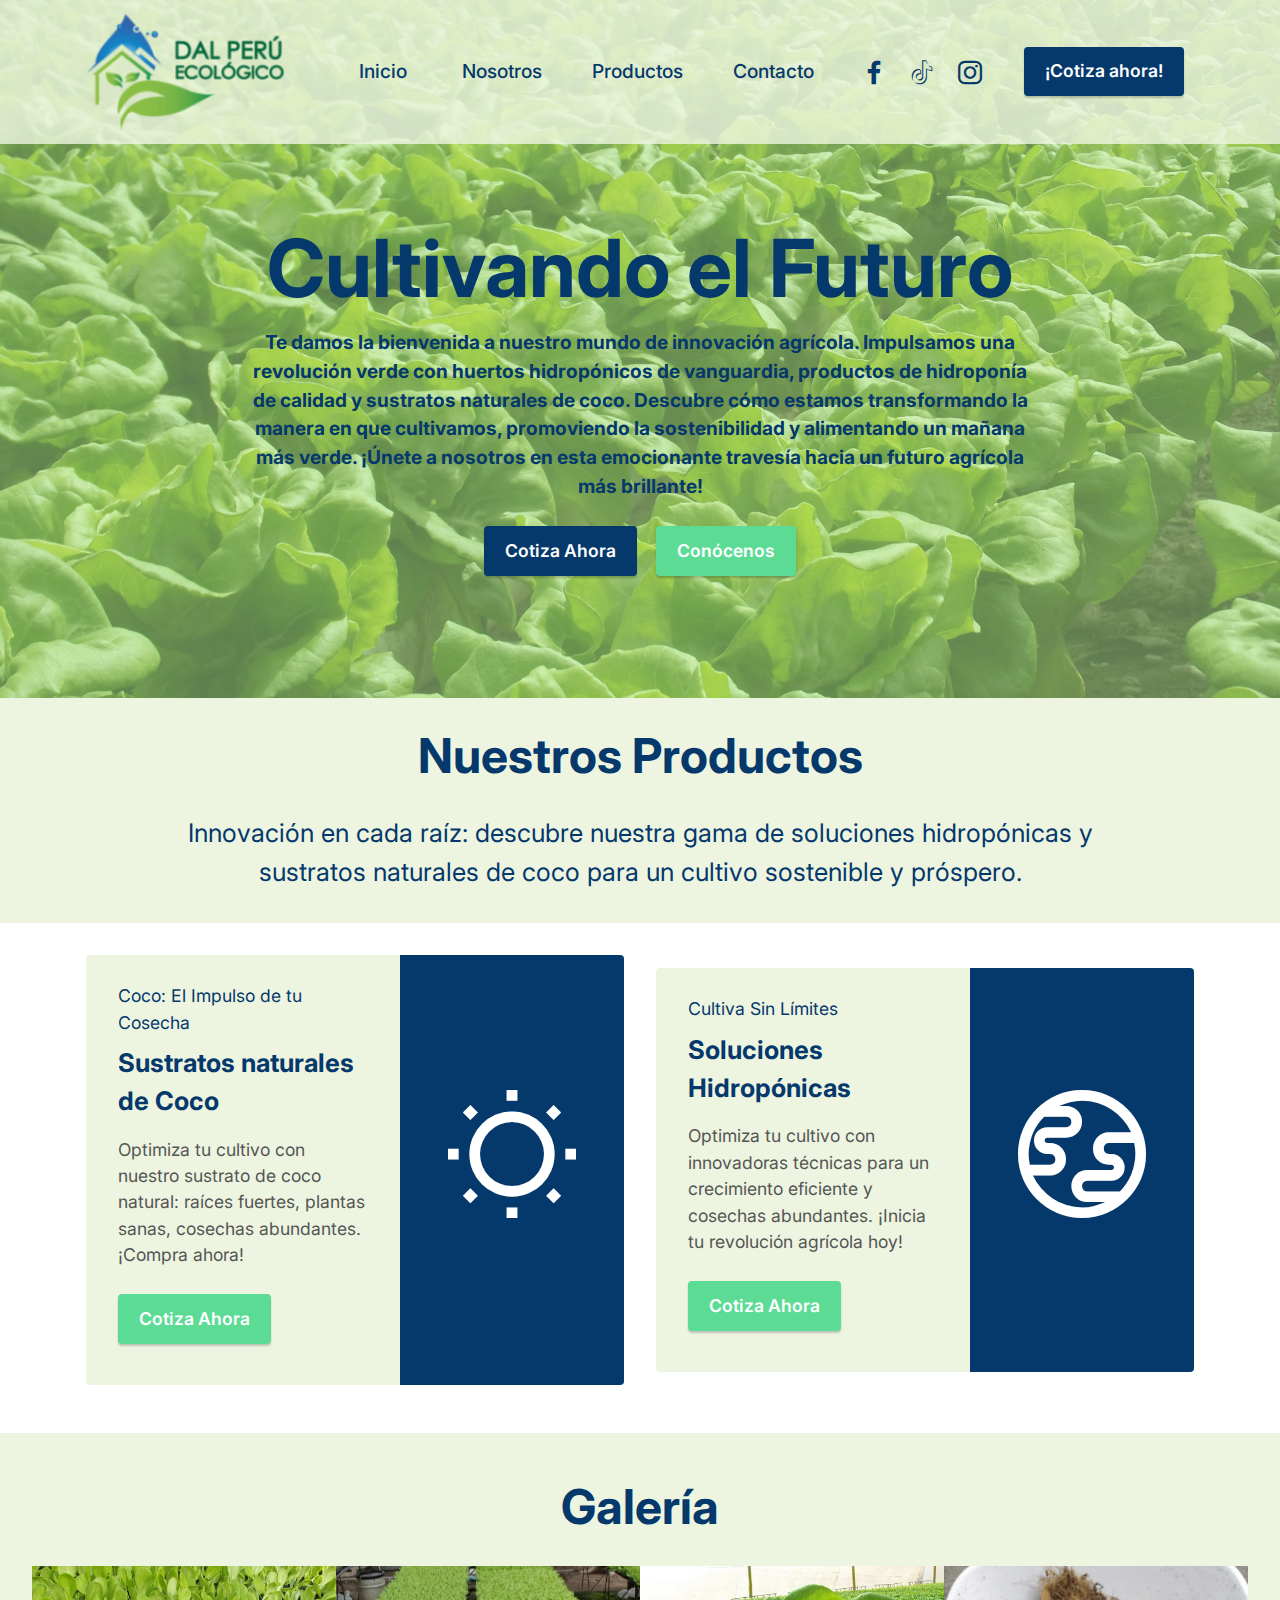
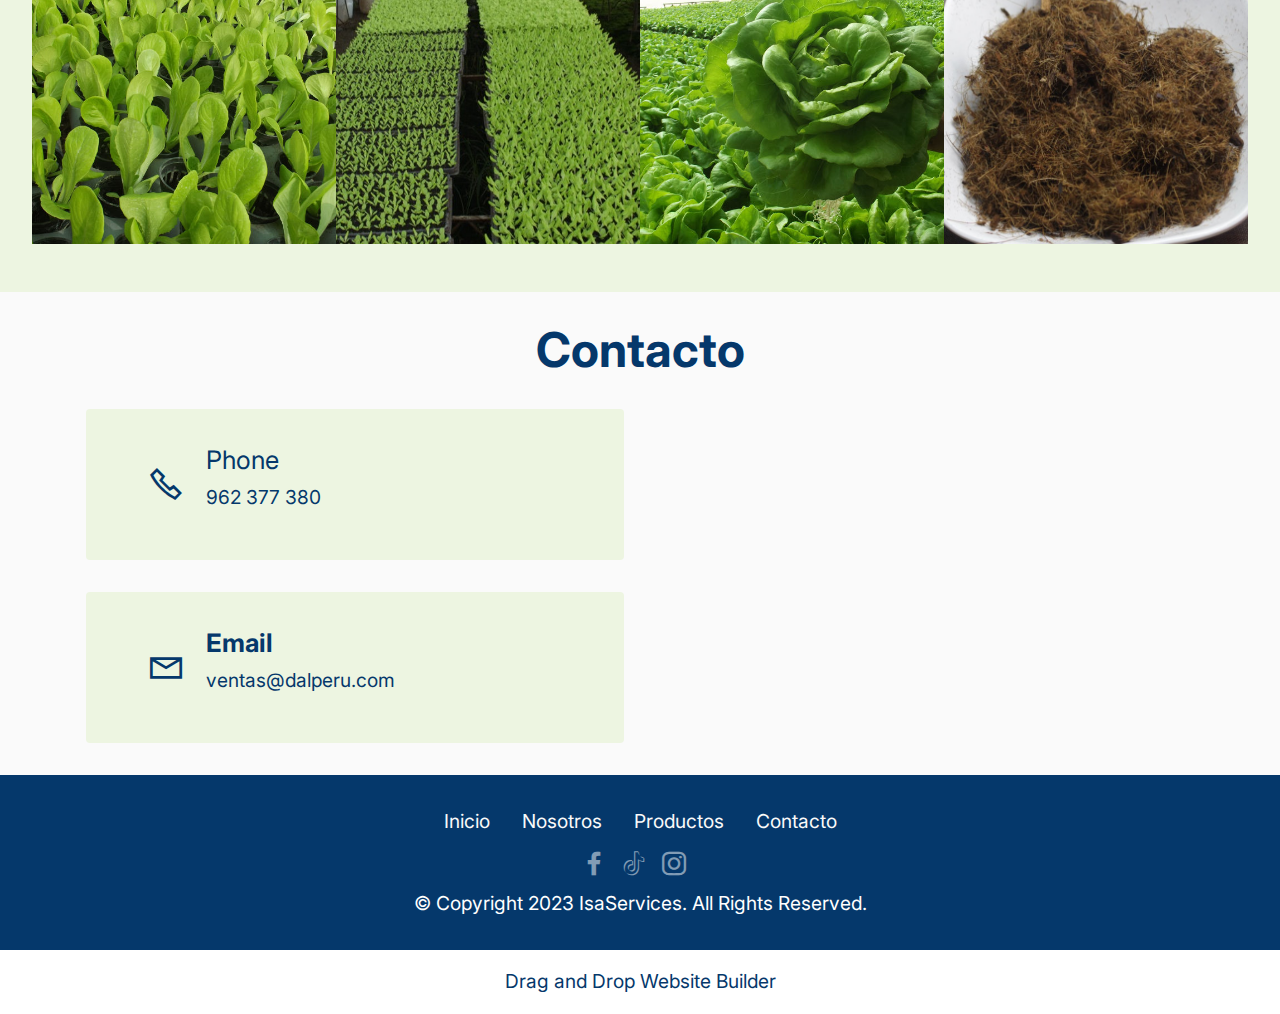
==== commit 7c5d60c0: "create github pages" ====
--- a/index.html
+++ b/index.html
@@ -155,8 +155,8 @@
         </div>
         <div class="row mbr-gallery mt-4">
             <div class="col-12 col-md-6 col-lg-3 item gallery-image active">
-                <div class="item-wrapper" data-toggle="modal" data-bs-toggle="modal" data-target="#tSlB8NH8FR-modal" data-bs-target="#tSlB8NH8FR-modal">
-                    <img class="w-100" src="assets/images/dscf0221-886x499.jpg" alt="Mobirise Website Builder" data-slide-to="0" data-bs-slide-to="0" data-target="#lb-tSlB8NH8FR" data-bs-target="#lb-tSlB8NH8FR">
+                <div class="item-wrapper" data-toggle="modal" data-bs-toggle="modal" data-target="#tSlBXvPdfP-modal" data-bs-target="#tSlBXvPdfP-modal">
+                    <img class="w-100" src="assets/images/dscf0221-886x499.jpg" alt="Mobirise Website Builder" data-slide-to="0" data-bs-slide-to="0" data-target="#lb-tSlBXvPdfP" data-bs-target="#lb-tSlBXvPdfP">
                     <div class="icon-wrapper">
                         <span class="mobi-mbri mobi-mbri-search mbr-iconfont mbr-iconfont-btn"></span>
                     </div>
@@ -165,16 +165,16 @@
             </div>
             
             <div class="col-12 col-md-6 col-lg-3 item gallery-image">
-                <div class="item-wrapper" data-toggle="modal" data-bs-toggle="modal" data-target="#tSlB8NH8FR-modal" data-bs-target="#tSlB8NH8FR-modal">
-                    <img class="w-100" src="assets/images/img-1172-886x591.jpeg" alt="Mobirise Website Builder" data-slide-to="1" data-bs-slide-to="1" data-target="#lb-tSlB8NH8FR" data-bs-target="#lb-tSlB8NH8FR">
+                <div class="item-wrapper" data-toggle="modal" data-bs-toggle="modal" data-target="#tSlBXvPdfP-modal" data-bs-target="#tSlBXvPdfP-modal">
+                    <img class="w-100" src="assets/images/img-1172-886x591.jpeg" alt="Mobirise Website Builder" data-slide-to="1" data-bs-slide-to="1" data-target="#lb-tSlBXvPdfP" data-bs-target="#lb-tSlBXvPdfP">
                     <div class="icon-wrapper">
                         <span class="mobi-mbri mobi-mbri-search mbr-iconfont mbr-iconfont-btn"></span>
                     </div>
                 </div>
                 
             </div><div class="col-12 col-md-6 col-lg-3 item gallery-image">
-                <div class="item-wrapper" data-toggle="modal" data-bs-toggle="modal" data-target="#tSlB8NH8FR-modal" data-bs-target="#tSlB8NH8FR-modal">
-                    <img class="w-100" src="assets/images/dscf0159-886x499.jpg" alt="Mobirise Website Builder" data-slide-to="2" data-bs-slide-to="2" data-target="#lb-tSlB8NH8FR" data-bs-target="#lb-tSlB8NH8FR">
+                <div class="item-wrapper" data-toggle="modal" data-bs-toggle="modal" data-target="#tSlBXvPdfP-modal" data-bs-target="#tSlBXvPdfP-modal">
+                    <img class="w-100" src="assets/images/dscf0159-886x499.jpg" alt="Mobirise Website Builder" data-slide-to="2" data-bs-slide-to="2" data-target="#lb-tSlBXvPdfP" data-bs-target="#lb-tSlBXvPdfP">
                     <div class="icon-wrapper">
                         <span class="mobi-mbri mobi-mbri-search mbr-iconfont mbr-iconfont-btn"></span>
                     </div>
@@ -182,8 +182,8 @@
                 
             </div>
             <div class="col-12 col-md-6 col-lg-3 item gallery-image">
-                <div class="item-wrapper" data-toggle="modal" data-bs-toggle="modal" data-target="#tSlB8NH8FR-modal" data-bs-target="#tSlB8NH8FR-modal">
-                    <img class="w-100" src="assets/images/img-1732-886x591.jpeg" alt="Mobirise Website Builder" data-slide-to="3" data-bs-slide-to="3" data-target="#lb-tSlB8NH8FR" data-bs-target="#lb-tSlB8NH8FR">
+                <div class="item-wrapper" data-toggle="modal" data-bs-toggle="modal" data-target="#tSlBXvPdfP-modal" data-bs-target="#tSlBXvPdfP-modal">
+                    <img class="w-100" src="assets/images/img-1732-886x591.jpeg" alt="Mobirise Website Builder" data-slide-to="3" data-bs-slide-to="3" data-target="#lb-tSlBXvPdfP" data-bs-target="#lb-tSlBXvPdfP">
                     <div class="icon-wrapper">
                         <span class="mobi-mbri mobi-mbri-search mbr-iconfont mbr-iconfont-btn"></span>
                     </div>
@@ -192,11 +192,11 @@
             </div>
         </div>
 
-        <div class="modal mbr-slider" tabindex="-1" role="dialog" aria-hidden="true" id="tSlB8NH8FR-modal">
+        <div class="modal mbr-slider" tabindex="-1" role="dialog" aria-hidden="true" id="tSlBXvPdfP-modal">
             <div class="modal-dialog" role="document">
                 <div class="modal-content">
                     <div class="modal-body">
-                        <div class="carousel slide" id="lb-tSlB8NH8FR" data-interval="5000" data-bs-interval="5000">
+                        <div class="carousel slide" id="lb-tSlBXvPdfP" data-interval="5000" data-bs-interval="5000">
                             <div class="carousel-inner">
                                 <div class="carousel-item active">
                                     <img class="d-block w-100" src="assets/images/dscf0221-886x499.jpg" alt="Mobirise Website Builder">
@@ -212,18 +212,18 @@
                                 </div>
                             </div>
                             <ol class="carousel-indicators">
-                                <li data-slide-to="0" data-bs-slide-to="0" class="active" data-target="#lb-tSlB8NH8FR" data-bs-target="#lb-tSlB8NH8FR"></li>
-                                <li data-slide-to="1" data-bs-slide-to="1" data-target="#lb-tSlB8NH8FR" data-bs-target="#lb-tSlB8NH8FR"></li>
-                                <li data-slide-to="2" data-bs-slide-to="2" data-target="#lb-tSlB8NH8FR" data-bs-target="#lb-tSlB8NH8FR"></li>
-                                <li data-slide-to="3" data-bs-slide-to="3" data-target="#lb-tSlB8NH8FR" data-bs-target="#lb-tSlB8NH8FR"></li>
+                                <li data-slide-to="0" data-bs-slide-to="0" class="active" data-target="#lb-tSlBXvPdfP" data-bs-target="#lb-tSlBXvPdfP"></li>
+                                <li data-slide-to="1" data-bs-slide-to="1" data-target="#lb-tSlBXvPdfP" data-bs-target="#lb-tSlBXvPdfP"></li>
+                                <li data-slide-to="2" data-bs-slide-to="2" data-target="#lb-tSlBXvPdfP" data-bs-target="#lb-tSlBXvPdfP"></li>
+                                <li data-slide-to="3" data-bs-slide-to="3" data-target="#lb-tSlBXvPdfP" data-bs-target="#lb-tSlBXvPdfP"></li>
                             </ol>
                             <a role="button" href="" class="close" data-dismiss="modal" data-bs-dismiss="modal" aria-label="Close">
                             </a>
-                            <a class="carousel-control-prev carousel-control" role="button" data-slide="prev" data-bs-slide="prev" href="#lb-tSlB8NH8FR">
+                            <a class="carousel-control-prev carousel-control" role="button" data-slide="prev" data-bs-slide="prev" href="#lb-tSlBXvPdfP">
                                 <span class="mobi-mbri mobi-mbri-arrow-prev" aria-hidden="true"></span>
                                 <span class="sr-only visually-hidden">Previous</span>
                             </a>
-                            <a class="carousel-control-next carousel-control" role="button" data-slide="next" data-bs-slide="next" href="#lb-tSlB8NH8FR">
+                            <a class="carousel-control-next carousel-control" role="button" data-slide="next" data-bs-slide="next" href="#lb-tSlBXvPdfP">
                                 <span class="mobi-mbri mobi-mbri-arrow-next" aria-hidden="true"></span>
                                 <span class="sr-only visually-hidden">Next</span>
                             </a>
@@ -273,7 +273,7 @@
                 </div>
             </div>
             <div class="map-wrapper col-12 col-md-6">
-                <div class="google-map"><iframe frameborder="0" style="border:0" src="https://www.google.com/maps/embed/v1/place?key=AIzaSyDbnCmnHmtigIYiD8jIfeHQv7gW2ANhHD4&amp;q=-12.155229, -76.974332" allowfullscreen=""></iframe></div>
+                <div class="google-map"><iframe frameborder="0" style="border:0" src="https://www.google.com/maps/embed/v1/place?key=AIzaSyBQ55g-IgRRgXrd803PTWDTb7kd6aAitNQ&amp;q=-12.155229, -76.974332" allowfullscreen=""></iframe></div>
             </div>
         </div>
     </div>
@@ -323,7 +323,7 @@
             </div>
         </div>
     </div>
-</section><section class="display-7" style="padding: 0;align-items: center;justify-content: center;flex-wrap: wrap;    align-content: center;display: flex;position: relative;height: 4rem;"><a href="https://mobiri.se/2886956" style="flex: 1 1;height: 4rem;position: absolute;width: 100%;z-index: 1;"><img alt="" style="height: 4rem;" src="[data-uri]"></a><p style="margin: 0;text-align: center;" class="display-7">&#8204;</p><a style="z-index:1" href="https://mobirise.com/builder/web-design-program.html">Web Design Program</a></section><script src="assets/bootstrap/js/bootstrap.bundle.min.js"></script>  <script src="assets/smoothscroll/smooth-scroll.js"></script>  <script src="assets/ytplayer/index.js"></script>  <script src="assets/dropdown/js/navbar-dropdown.js"></script>  <script src="assets/theme/js/script.js"></script>  
+</section><section class="display-7" style="padding: 0;align-items: center;justify-content: center;flex-wrap: wrap;    align-content: center;display: flex;position: relative;height: 4rem;"><a href="https://mobiri.se/2886956" style="flex: 1 1;height: 4rem;position: absolute;width: 100%;z-index: 1;"><img alt="" style="height: 4rem;" src="[data-uri]"></a><p style="margin: 0;text-align: center;" class="display-7">&#8204;</p><a style="z-index:1" href="https://mobirise.com/drag-drop-website-builder.html">Drag and Drop Website Builder</a></section><script src="assets/bootstrap/js/bootstrap.bundle.min.js"></script>  <script src="assets/smoothscroll/smooth-scroll.js"></script>  <script src="assets/ytplayer/index.js"></script>  <script src="assets/dropdown/js/navbar-dropdown.js"></script>  <script src="assets/theme/js/script.js"></script>  
   
   
 </body>
--- a/assets/mobirise/css/mbr-additional.css
+++ b/assets/mobirise/css/mbr-additional.css
@@ -812,7 +812,7 @@
 }
 @media (min-width: 992px) {
   .cid-sFAA5oUu2Y .navbar.collapsed.opened:not(.navbar-short) .navbar-collapse {
-    max-height: calc(98.5vh - 4.3rem);
+    max-height: calc(98.5vh - 6.7rem);
   }
 }
 .cid-sFAA5oUu2Y .navbar.collapsed .dropdown-menu .dropdown-submenu {
@@ -1671,7 +1671,7 @@
 }
 @media (min-width: 992px) {
   .cid-sFAA5oUu2Y .navbar.collapsed.opened:not(.navbar-short) .navbar-collapse {
-    max-height: calc(98.5vh - 4.3rem);
+    max-height: calc(98.5vh - 6.7rem);
   }
 }
 .cid-sFAA5oUu2Y .navbar.collapsed .dropdown-menu .dropdown-submenu {
@@ -1997,7 +1997,7 @@
   width: 100%;
 }
 .cid-tSlqOa7uBx {
-  padding-top: 7rem;
+  padding-top: 10rem;
   padding-bottom: 0rem;
   background-color: #ffffff;
 }
@@ -2056,63 +2056,6 @@
 }
 .cid-tAZLThE5SY .card:not(:nth-last-child(1)) {
   margin-bottom: 2rem;
-}
-.cid-tAZKodUkNC {
-  padding-top: 4rem;
-  padding-bottom: 4rem;
-  background-color: #fafafa;
-}
-.cid-tAZKodUkNC .mbr-fallback-image.disabled {
-  display: none;
-}
-.cid-tAZKodUkNC .mbr-fallback-image {
-  display: block;
-  background-size: cover;
-  background-position: center center;
-  width: 100%;
-  height: 100%;
-  position: absolute;
-  top: 0;
-}
-.cid-tAZKodUkNC .card-wrapper {
-  padding: 4rem;
-  background-color: #ffffff;
-  border-radius: 4px;
-}
-.cid-tAZKodUkNC .row {
-  align-items: flex-start;
-}
-@media (max-width: 992px) {
-  .cid-tAZKodUkNC .card {
-    margin-bottom: 2rem !important;
-  }
-}
-@media (max-width: 767px) {
-  .cid-tAZKodUkNC .card-wrapper {
-    padding: 1rem;
-  }
-}
-.cid-tAZKodUkNC ul {
-  list-style: none;
-}
-.cid-tAZKodUkNC li {
-  position: relative;
-}
-.cid-tAZKodUkNC li:before {
-  position: absolute;
-  left: -30px;
-  top: 50%;
-  transform: translateY(-50%);
-  content: "\e908";
-  font-family: 'Moririse2' !important;
-  color: #05386b;
-  font-size: 0.8rem;
-}
-.cid-tAZKodUkNC .mbr-section-btn {
-  width: 100%;
-}
-.cid-tAZKodUkNC .btn {
-  width: 100%;
 }
 .cid-sFAA5oUu2Y .navbar-dropdown {
   position: relative !important;
@@ -2241,7 +2184,7 @@
 }
 @media (min-width: 992px) {
   .cid-sFAA5oUu2Y .navbar.collapsed.opened:not(.navbar-short) .navbar-collapse {
-    max-height: calc(98.5vh - 4.3rem);
+    max-height: calc(98.5vh - 6.7rem);
   }
 }
 .cid-sFAA5oUu2Y .navbar.collapsed .dropdown-menu .dropdown-submenu {
@@ -2657,7 +2600,7 @@
 }
 @media (min-width: 992px) {
   .cid-sFAA5oUu2Y .navbar.collapsed.opened:not(.navbar-short) .navbar-collapse {
-    max-height: calc(98.5vh - 7.7rem);
+    max-height: calc(98.5vh - 6.7rem);
   }
 }
 .cid-sFAA5oUu2Y .navbar.collapsed .dropdown-menu .dropdown-submenu {
@@ -3168,7 +3111,7 @@
 }
 @media (min-width: 992px) {
   .cid-tSlABgsZcZ .navbar.collapsed.opened:not(.navbar-short) .navbar-collapse {
-    max-height: calc(98.5vh - 4.3rem);
+    max-height: calc(98.5vh - 6.7rem);
   }
 }
 .cid-tSlABgsZcZ .navbar.collapsed .dropdown-menu .dropdown-submenu {
@@ -3683,7 +3626,7 @@
 }
 @media (min-width: 992px) {
   .cid-tSlAECSCVn .navbar.collapsed.opened:not(.navbar-short) .navbar-collapse {
-    max-height: calc(98.5vh - 4.3rem);
+    max-height: calc(98.5vh - 6.7rem);
   }
 }
 .cid-tSlAECSCVn .navbar.collapsed .dropdown-menu .dropdown-submenu {
@@ -4198,7 +4141,7 @@
 }
 @media (min-width: 992px) {
   .cid-tSluTKCB7c .navbar.collapsed.opened:not(.navbar-short) .navbar-collapse {
-    max-height: calc(98.5vh - 4.3rem);
+    max-height: calc(98.5vh - 6.7rem);
   }
 }
 .cid-tSluTKCB7c .navbar.collapsed .dropdown-menu .dropdown-submenu {
--- a/assets/mobirise/css/mbr-additional.css
+++ b/assets/mobirise/css/mbr-additional.css
@@ -812,7 +812,7 @@
 }
 @media (min-width: 992px) {
   .cid-sFAA5oUu2Y .navbar.collapsed.opened:not(.navbar-short) .navbar-collapse {
-    max-height: calc(98.5vh - 4.3rem);
+    max-height: calc(98.5vh - 6.7rem);
   }
 }
 .cid-sFAA5oUu2Y .navbar.collapsed .dropdown-menu .dropdown-submenu {
@@ -1671,7 +1671,7 @@
 }
 @media (min-width: 992px) {
   .cid-sFAA5oUu2Y .navbar.collapsed.opened:not(.navbar-short) .navbar-collapse {
-    max-height: calc(98.5vh - 4.3rem);
+    max-height: calc(98.5vh - 6.7rem);
   }
 }
 .cid-sFAA5oUu2Y .navbar.collapsed .dropdown-menu .dropdown-submenu {
@@ -1997,7 +1997,7 @@
   width: 100%;
 }
 .cid-tSlqOa7uBx {
-  padding-top: 7rem;
+  padding-top: 10rem;
   padding-bottom: 0rem;
   background-color: #ffffff;
 }
@@ -2056,63 +2056,6 @@
 }
 .cid-tAZLThE5SY .card:not(:nth-last-child(1)) {
   margin-bottom: 2rem;
-}
-.cid-tAZKodUkNC {
-  padding-top: 4rem;
-  padding-bottom: 4rem;
-  background-color: #fafafa;
-}
-.cid-tAZKodUkNC .mbr-fallback-image.disabled {
-  display: none;
-}
-.cid-tAZKodUkNC .mbr-fallback-image {
-  display: block;
-  background-size: cover;
-  background-position: center center;
-  width: 100%;
-  height: 100%;
-  position: absolute;
-  top: 0;
-}
-.cid-tAZKodUkNC .card-wrapper {
-  padding: 4rem;
-  background-color: #ffffff;
-  border-radius: 4px;
-}
-.cid-tAZKodUkNC .row {
-  align-items: flex-start;
-}
-@media (max-width: 992px) {
-  .cid-tAZKodUkNC .card {
-    margin-bottom: 2rem !important;
-  }
-}
-@media (max-width: 767px) {
-  .cid-tAZKodUkNC .card-wrapper {
-    padding: 1rem;
-  }
-}
-.cid-tAZKodUkNC ul {
-  list-style: none;
-}
-.cid-tAZKodUkNC li {
-  position: relative;
-}
-.cid-tAZKodUkNC li:before {
-  position: absolute;
-  left: -30px;
-  top: 50%;
-  transform: translateY(-50%);
-  content: "\e908";
-  font-family: 'Moririse2' !important;
-  color: #05386b;
-  font-size: 0.8rem;
-}
-.cid-tAZKodUkNC .mbr-section-btn {
-  width: 100%;
-}
-.cid-tAZKodUkNC .btn {
-  width: 100%;
 }
 .cid-sFAA5oUu2Y .navbar-dropdown {
   position: relative !important;
@@ -2241,7 +2184,7 @@
 }
 @media (min-width: 992px) {
   .cid-sFAA5oUu2Y .navbar.collapsed.opened:not(.navbar-short) .navbar-collapse {
-    max-height: calc(98.5vh - 4.3rem);
+    max-height: calc(98.5vh - 6.7rem);
   }
 }
 .cid-sFAA5oUu2Y .navbar.collapsed .dropdown-menu .dropdown-submenu {
@@ -2657,7 +2600,7 @@
 }
 @media (min-width: 992px) {
   .cid-sFAA5oUu2Y .navbar.collapsed.opened:not(.navbar-short) .navbar-collapse {
-    max-height: calc(98.5vh - 7.7rem);
+    max-height: calc(98.5vh - 6.7rem);
   }
 }
 .cid-sFAA5oUu2Y .navbar.collapsed .dropdown-menu .dropdown-submenu {
@@ -3168,7 +3111,7 @@
 }
 @media (min-width: 992px) {
   .cid-tSlABgsZcZ .navbar.collapsed.opened:not(.navbar-short) .navbar-collapse {
-    max-height: calc(98.5vh - 4.3rem);
+    max-height: calc(98.5vh - 6.7rem);
   }
 }
 .cid-tSlABgsZcZ .navbar.collapsed .dropdown-menu .dropdown-submenu {
@@ -3683,7 +3626,7 @@
 }
 @media (min-width: 992px) {
   .cid-tSlAECSCVn .navbar.collapsed.opened:not(.navbar-short) .navbar-collapse {
-    max-height: calc(98.5vh - 4.3rem);
+    max-height: calc(98.5vh - 6.7rem);
   }
 }
 .cid-tSlAECSCVn .navbar.collapsed .dropdown-menu .dropdown-submenu {
@@ -4198,7 +4141,7 @@
 }
 @media (min-width: 992px) {
   .cid-tSluTKCB7c .navbar.collapsed.opened:not(.navbar-short) .navbar-collapse {
-    max-height: calc(98.5vh - 4.3rem);
+    max-height: calc(98.5vh - 6.7rem);
   }
 }
 .cid-tSluTKCB7c .navbar.collapsed .dropdown-menu .dropdown-submenu {
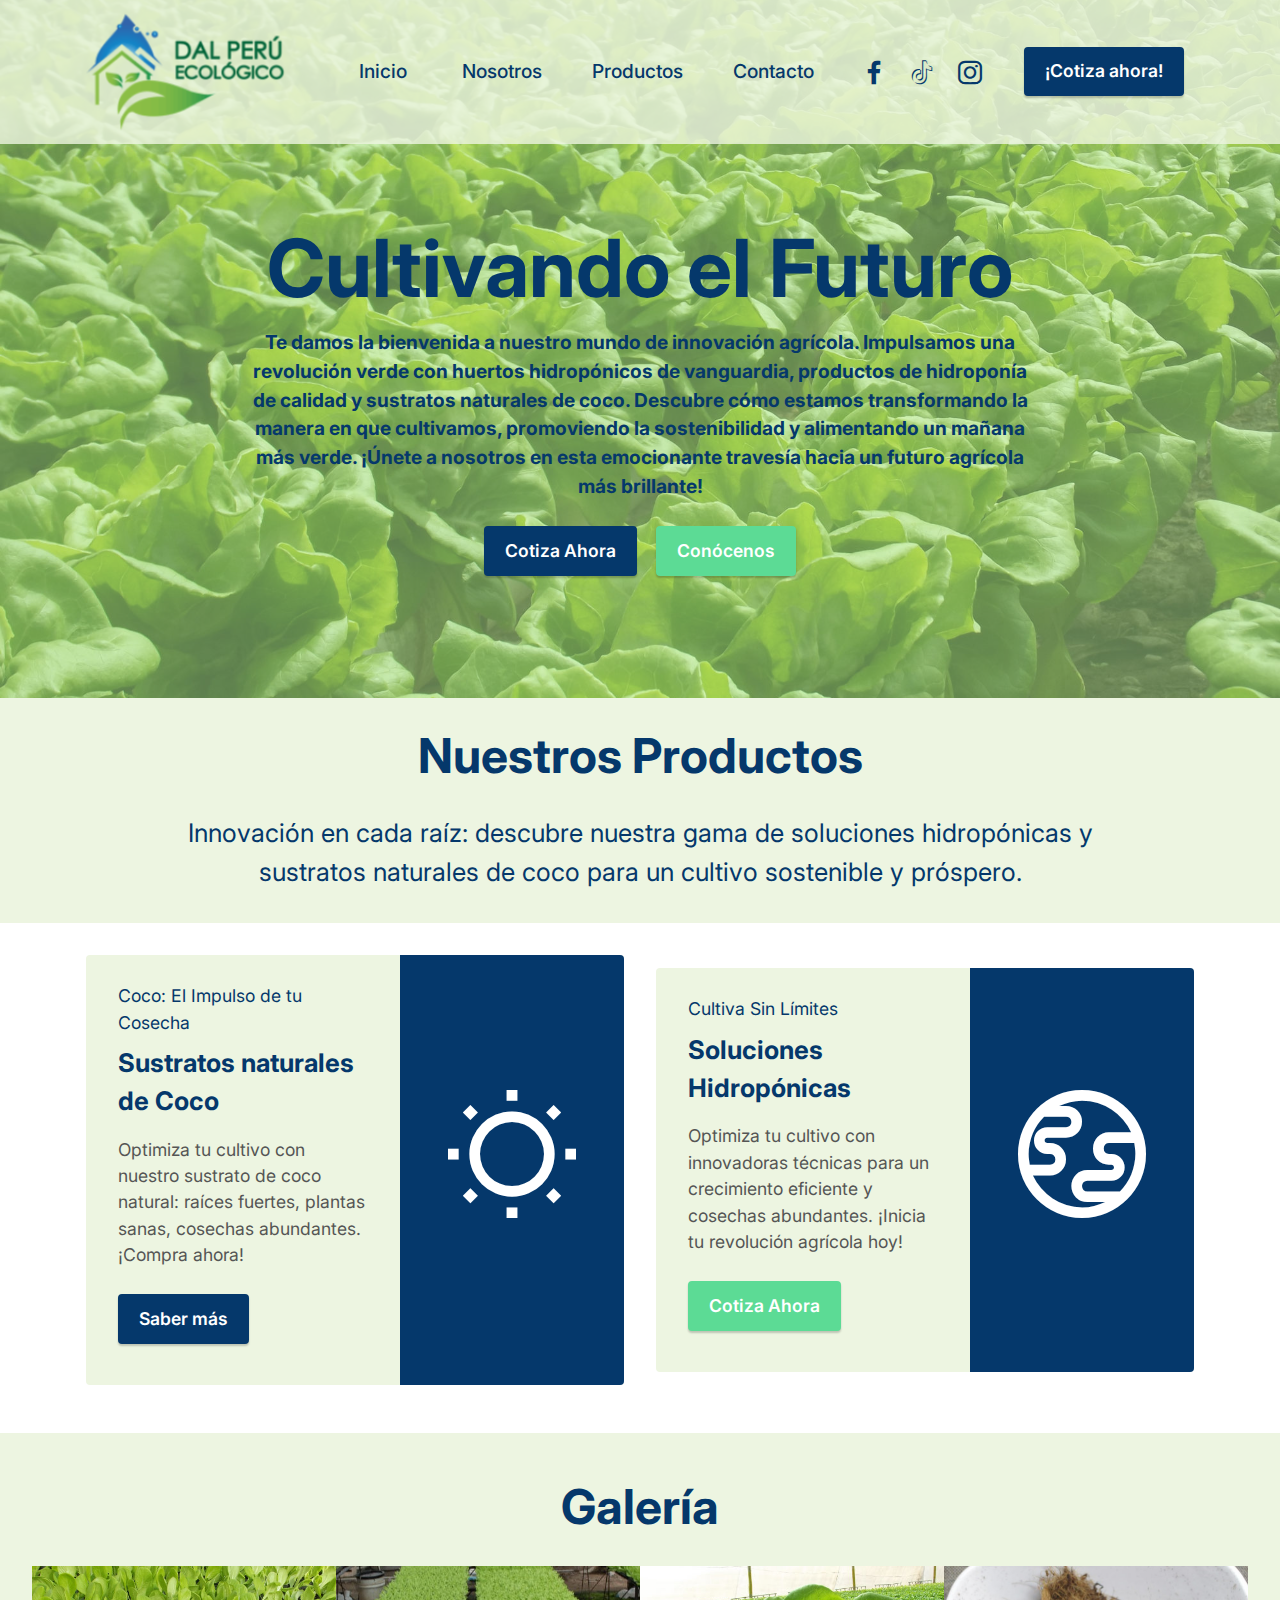
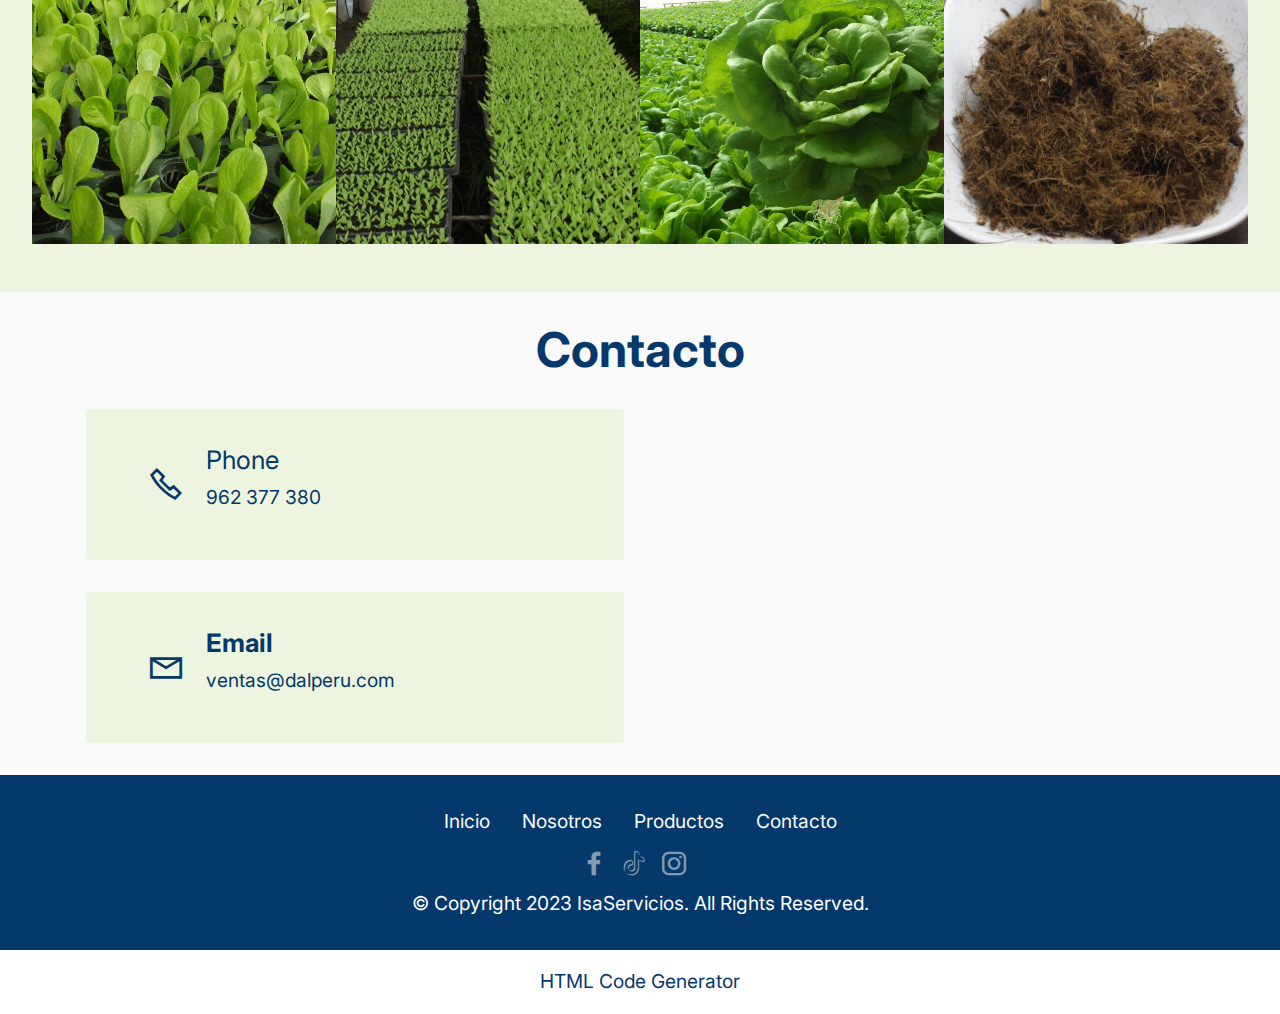
==== commit affd3ccd: "create github pages" ====
--- a/index.html
+++ b/index.html
@@ -7,7 +7,7 @@
   <meta name="generator" content="Mobirise v5.8.4, mobirise.com">
   <meta name="viewport" content="width=device-width, initial-scale=1, minimum-scale=1">
   <link rel="shortcut icon" href="assets/images/logo-sin-fondo-mesa-de-trabajo-1-237x237.png" type="image/x-icon">
-  <meta name="description" content="">
+  <meta name="description" content="Te damos la bienvenida a nuestro mundo de innovación agrícola. Impulsamos una revolución verde con huertos hidropónicos de vanguardia, productos de hidroponía de calidad y sustratos naturales de coco.">
   
   
   <title>Inicio</title>
@@ -117,7 +117,7 @@
                         <h5 class="card-title mbr-fonts-style align-left mb-3 display-5"><strong>Sustratos naturales</strong><br><strong> de Coco</strong></h5>
                         <p class="mbr-text mbr-fonts-style mb-3 display-4">
                             Optimiza tu cultivo con nuestro sustrato de coco natural: raíces fuertes, plantas sanas, cosechas abundantes. ¡Compra ahora!</p>
-                        <div class="mbr-section-btn"><a href="https://wa.me/51962377380" class="btn btn-secondary display-4">Cotiza Ahora</a></div>
+                        <div class="mbr-section-btn"><a href="shop.html" class="btn btn-primary display-4">Saber más</a></div>
                     </div>
                     <div class="img-wrapper img1 align-center">
                         <span class="mbr-iconfont mobi-mbri-sun2 mobi-mbri"></span>
@@ -155,8 +155,8 @@
         </div>
         <div class="row mbr-gallery mt-4">
             <div class="col-12 col-md-6 col-lg-3 item gallery-image active">
-                <div class="item-wrapper" data-toggle="modal" data-bs-toggle="modal" data-target="#tSlBXvPdfP-modal" data-bs-target="#tSlBXvPdfP-modal">
-                    <img class="w-100" src="assets/images/dscf0221-886x499.jpg" alt="Mobirise Website Builder" data-slide-to="0" data-bs-slide-to="0" data-target="#lb-tSlBXvPdfP" data-bs-target="#lb-tSlBXvPdfP">
+                <div class="item-wrapper" data-toggle="modal" data-bs-toggle="modal" data-target="#tSlR8LVLqW-modal" data-bs-target="#tSlR8LVLqW-modal">
+                    <img class="w-100" src="assets/images/dscf0221-886x499.jpg" alt="Mobirise Website Builder" data-slide-to="0" data-bs-slide-to="0" data-target="#lb-tSlR8LVLqW" data-bs-target="#lb-tSlR8LVLqW">
                     <div class="icon-wrapper">
                         <span class="mobi-mbri mobi-mbri-search mbr-iconfont mbr-iconfont-btn"></span>
                     </div>
@@ -165,16 +165,16 @@
             </div>
             
             <div class="col-12 col-md-6 col-lg-3 item gallery-image">
-                <div class="item-wrapper" data-toggle="modal" data-bs-toggle="modal" data-target="#tSlBXvPdfP-modal" data-bs-target="#tSlBXvPdfP-modal">
-                    <img class="w-100" src="assets/images/img-1172-886x591.jpeg" alt="Mobirise Website Builder" data-slide-to="1" data-bs-slide-to="1" data-target="#lb-tSlBXvPdfP" data-bs-target="#lb-tSlBXvPdfP">
+                <div class="item-wrapper" data-toggle="modal" data-bs-toggle="modal" data-target="#tSlR8LVLqW-modal" data-bs-target="#tSlR8LVLqW-modal">
+                    <img class="w-100" src="assets/images/img-1172-886x591.jpeg" alt="Mobirise Website Builder" data-slide-to="1" data-bs-slide-to="1" data-target="#lb-tSlR8LVLqW" data-bs-target="#lb-tSlR8LVLqW">
                     <div class="icon-wrapper">
                         <span class="mobi-mbri mobi-mbri-search mbr-iconfont mbr-iconfont-btn"></span>
                     </div>
                 </div>
                 
             </div><div class="col-12 col-md-6 col-lg-3 item gallery-image">
-                <div class="item-wrapper" data-toggle="modal" data-bs-toggle="modal" data-target="#tSlBXvPdfP-modal" data-bs-target="#tSlBXvPdfP-modal">
-                    <img class="w-100" src="assets/images/dscf0159-886x499.jpg" alt="Mobirise Website Builder" data-slide-to="2" data-bs-slide-to="2" data-target="#lb-tSlBXvPdfP" data-bs-target="#lb-tSlBXvPdfP">
+                <div class="item-wrapper" data-toggle="modal" data-bs-toggle="modal" data-target="#tSlR8LVLqW-modal" data-bs-target="#tSlR8LVLqW-modal">
+                    <img class="w-100" src="assets/images/dscf0159-886x499.jpg" alt="Mobirise Website Builder" data-slide-to="2" data-bs-slide-to="2" data-target="#lb-tSlR8LVLqW" data-bs-target="#lb-tSlR8LVLqW">
                     <div class="icon-wrapper">
                         <span class="mobi-mbri mobi-mbri-search mbr-iconfont mbr-iconfont-btn"></span>
                     </div>
@@ -182,8 +182,8 @@
                 
             </div>
             <div class="col-12 col-md-6 col-lg-3 item gallery-image">
-                <div class="item-wrapper" data-toggle="modal" data-bs-toggle="modal" data-target="#tSlBXvPdfP-modal" data-bs-target="#tSlBXvPdfP-modal">
-                    <img class="w-100" src="assets/images/img-1732-886x591.jpeg" alt="Mobirise Website Builder" data-slide-to="3" data-bs-slide-to="3" data-target="#lb-tSlBXvPdfP" data-bs-target="#lb-tSlBXvPdfP">
+                <div class="item-wrapper" data-toggle="modal" data-bs-toggle="modal" data-target="#tSlR8LVLqW-modal" data-bs-target="#tSlR8LVLqW-modal">
+                    <img class="w-100" src="assets/images/img-1732-886x591.jpeg" alt="Mobirise Website Builder" data-slide-to="3" data-bs-slide-to="3" data-target="#lb-tSlR8LVLqW" data-bs-target="#lb-tSlR8LVLqW">
                     <div class="icon-wrapper">
                         <span class="mobi-mbri mobi-mbri-search mbr-iconfont mbr-iconfont-btn"></span>
                     </div>
@@ -192,11 +192,11 @@
             </div>
         </div>
 
-        <div class="modal mbr-slider" tabindex="-1" role="dialog" aria-hidden="true" id="tSlBXvPdfP-modal">
+        <div class="modal mbr-slider" tabindex="-1" role="dialog" aria-hidden="true" id="tSlR8LVLqW-modal">
             <div class="modal-dialog" role="document">
                 <div class="modal-content">
                     <div class="modal-body">
-                        <div class="carousel slide" id="lb-tSlBXvPdfP" data-interval="5000" data-bs-interval="5000">
+                        <div class="carousel slide" id="lb-tSlR8LVLqW" data-interval="5000" data-bs-interval="5000">
                             <div class="carousel-inner">
                                 <div class="carousel-item active">
                                     <img class="d-block w-100" src="assets/images/dscf0221-886x499.jpg" alt="Mobirise Website Builder">
@@ -212,18 +212,18 @@
                                 </div>
                             </div>
                             <ol class="carousel-indicators">
-                                <li data-slide-to="0" data-bs-slide-to="0" class="active" data-target="#lb-tSlBXvPdfP" data-bs-target="#lb-tSlBXvPdfP"></li>
-                                <li data-slide-to="1" data-bs-slide-to="1" data-target="#lb-tSlBXvPdfP" data-bs-target="#lb-tSlBXvPdfP"></li>
-                                <li data-slide-to="2" data-bs-slide-to="2" data-target="#lb-tSlBXvPdfP" data-bs-target="#lb-tSlBXvPdfP"></li>
-                                <li data-slide-to="3" data-bs-slide-to="3" data-target="#lb-tSlBXvPdfP" data-bs-target="#lb-tSlBXvPdfP"></li>
+                                <li data-slide-to="0" data-bs-slide-to="0" class="active" data-target="#lb-tSlR8LVLqW" data-bs-target="#lb-tSlR8LVLqW"></li>
+                                <li data-slide-to="1" data-bs-slide-to="1" data-target="#lb-tSlR8LVLqW" data-bs-target="#lb-tSlR8LVLqW"></li>
+                                <li data-slide-to="2" data-bs-slide-to="2" data-target="#lb-tSlR8LVLqW" data-bs-target="#lb-tSlR8LVLqW"></li>
+                                <li data-slide-to="3" data-bs-slide-to="3" data-target="#lb-tSlR8LVLqW" data-bs-target="#lb-tSlR8LVLqW"></li>
                             </ol>
                             <a role="button" href="" class="close" data-dismiss="modal" data-bs-dismiss="modal" aria-label="Close">
                             </a>
-                            <a class="carousel-control-prev carousel-control" role="button" data-slide="prev" data-bs-slide="prev" href="#lb-tSlBXvPdfP">
+                            <a class="carousel-control-prev carousel-control" role="button" data-slide="prev" data-bs-slide="prev" href="#lb-tSlR8LVLqW">
                                 <span class="mobi-mbri mobi-mbri-arrow-prev" aria-hidden="true"></span>
                                 <span class="sr-only visually-hidden">Previous</span>
                             </a>
-                            <a class="carousel-control-next carousel-control" role="button" data-slide="next" data-bs-slide="next" href="#lb-tSlBXvPdfP">
+                            <a class="carousel-control-next carousel-control" role="button" data-slide="next" data-bs-slide="next" href="#lb-tSlR8LVLqW">
                                 <span class="mobi-mbri mobi-mbri-arrow-next" aria-hidden="true"></span>
                                 <span class="sr-only visually-hidden">Next</span>
                             </a>
@@ -273,7 +273,7 @@
                 </div>
             </div>
             <div class="map-wrapper col-12 col-md-6">
-                <div class="google-map"><iframe frameborder="0" style="border:0" src="https://www.google.com/maps/embed/v1/place?key=AIzaSyBQ55g-IgRRgXrd803PTWDTb7kd6aAitNQ&amp;q=-12.155229, -76.974332" allowfullscreen=""></iframe></div>
+                <div class="google-map"><iframe frameborder="0" style="border:0" src="https://www.google.com/maps/embed/v1/place?key=AIzaSyB7QWkvlxV39ZsyKvhZRjPGVqlJFvxxNkw&amp;q=-12.155229, -76.974332" allowfullscreen=""></iframe></div>
             </div>
         </div>
     </div>
@@ -319,11 +319,11 @@
                     </div></div>
             </div>
             <div class="row row-copirayt">
-                <p class="mbr-text mb-0 mbr-fonts-style mbr-white align-center display-7">© Copyright 2023 IsaServices. All Rights Reserved.</p>
-            </div>
-        </div>
-    </div>
-</section><section class="display-7" style="padding: 0;align-items: center;justify-content: center;flex-wrap: wrap;    align-content: center;display: flex;position: relative;height: 4rem;"><a href="https://mobiri.se/2886956" style="flex: 1 1;height: 4rem;position: absolute;width: 100%;z-index: 1;"><img alt="" style="height: 4rem;" src="[data-uri]"></a><p style="margin: 0;text-align: center;" class="display-7">&#8204;</p><a style="z-index:1" href="https://mobirise.com/drag-drop-website-builder.html">Drag and Drop Website Builder</a></section><script src="assets/bootstrap/js/bootstrap.bundle.min.js"></script>  <script src="assets/smoothscroll/smooth-scroll.js"></script>  <script src="assets/ytplayer/index.js"></script>  <script src="assets/dropdown/js/navbar-dropdown.js"></script>  <script src="assets/theme/js/script.js"></script>  
+                <p class="mbr-text mb-0 mbr-fonts-style mbr-white align-center display-7">© Copyright 2023 <a href="https://www.isaservicios.com" class="text-white">IsaServicios</a>. All Rights Reserved.</p>
+            </div>
+        </div>
+    </div>
+</section><section class="display-7" style="padding: 0;align-items: center;justify-content: center;flex-wrap: wrap;    align-content: center;display: flex;position: relative;height: 4rem;"><a href="https://mobiri.se/2886956" style="flex: 1 1;height: 4rem;position: absolute;width: 100%;z-index: 1;"><img alt="" style="height: 4rem;" src="[data-uri]"></a><p style="margin: 0;text-align: center;" class="display-7">&#8204;</p><a style="z-index:1" href="https://mobirise.com/builder/html-code-generator.html">HTML Code Generator</a></section><script src="assets/bootstrap/js/bootstrap.bundle.min.js"></script>  <script src="assets/smoothscroll/smooth-scroll.js"></script>  <script src="assets/ytplayer/index.js"></script>  <script src="assets/dropdown/js/navbar-dropdown.js"></script>  <script src="assets/theme/js/script.js"></script>  
   
   
 </body>
--- a/assets/mobirise/css/mbr-additional.css
+++ b/assets/mobirise/css/mbr-additional.css
@@ -1893,7 +1893,7 @@
 }
 .cid-tR76SpXlje {
   padding-top: 8rem;
-  padding-bottom: 5rem;
+  padding-bottom: 0rem;
   background-color: #ffffff;
 }
 .cid-tR76SpXlje .mbr-fallback-image.disabled {
@@ -1926,6 +1926,22 @@
 }
 .cid-tR76SpXlje .mbr-section-title {
   text-align: center;
+}
+.cid-tSlPf9sOvN {
+  padding-top: 2rem;
+  padding-bottom: 2rem;
+  background-color: #ffffff;
+}
+.cid-tSlPf9sOvN .line {
+  background-color: #6592e6;
+  align: center;
+  height: 2px;
+  margin: 0 auto;
+}
+.cid-tSlPKhd9rZ {
+  padding-top: 0rem;
+  padding-bottom: 5rem;
+  background-color: #ffffff;
 }
 .cid-tR7KVtXRY5 {
   padding-top: 2rem;
@@ -1998,7 +2014,7 @@
 }
 .cid-tSlqOa7uBx {
   padding-top: 10rem;
-  padding-bottom: 0rem;
+  padding-bottom: 2rem;
   background-color: #ffffff;
 }
 .cid-tSlqOa7uBx .mbr-fallback-image.disabled {
--- a/assets/mobirise/css/mbr-additional.css
+++ b/assets/mobirise/css/mbr-additional.css
@@ -1893,7 +1893,7 @@
 }
 .cid-tR76SpXlje {
   padding-top: 8rem;
-  padding-bottom: 5rem;
+  padding-bottom: 0rem;
   background-color: #ffffff;
 }
 .cid-tR76SpXlje .mbr-fallback-image.disabled {
@@ -1926,6 +1926,22 @@
 }
 .cid-tR76SpXlje .mbr-section-title {
   text-align: center;
+}
+.cid-tSlPf9sOvN {
+  padding-top: 2rem;
+  padding-bottom: 2rem;
+  background-color: #ffffff;
+}
+.cid-tSlPf9sOvN .line {
+  background-color: #6592e6;
+  align: center;
+  height: 2px;
+  margin: 0 auto;
+}
+.cid-tSlPKhd9rZ {
+  padding-top: 0rem;
+  padding-bottom: 5rem;
+  background-color: #ffffff;
 }
 .cid-tR7KVtXRY5 {
   padding-top: 2rem;
@@ -1998,7 +2014,7 @@
 }
 .cid-tSlqOa7uBx {
   padding-top: 10rem;
-  padding-bottom: 0rem;
+  padding-bottom: 2rem;
   background-color: #ffffff;
 }
 .cid-tSlqOa7uBx .mbr-fallback-image.disabled {
